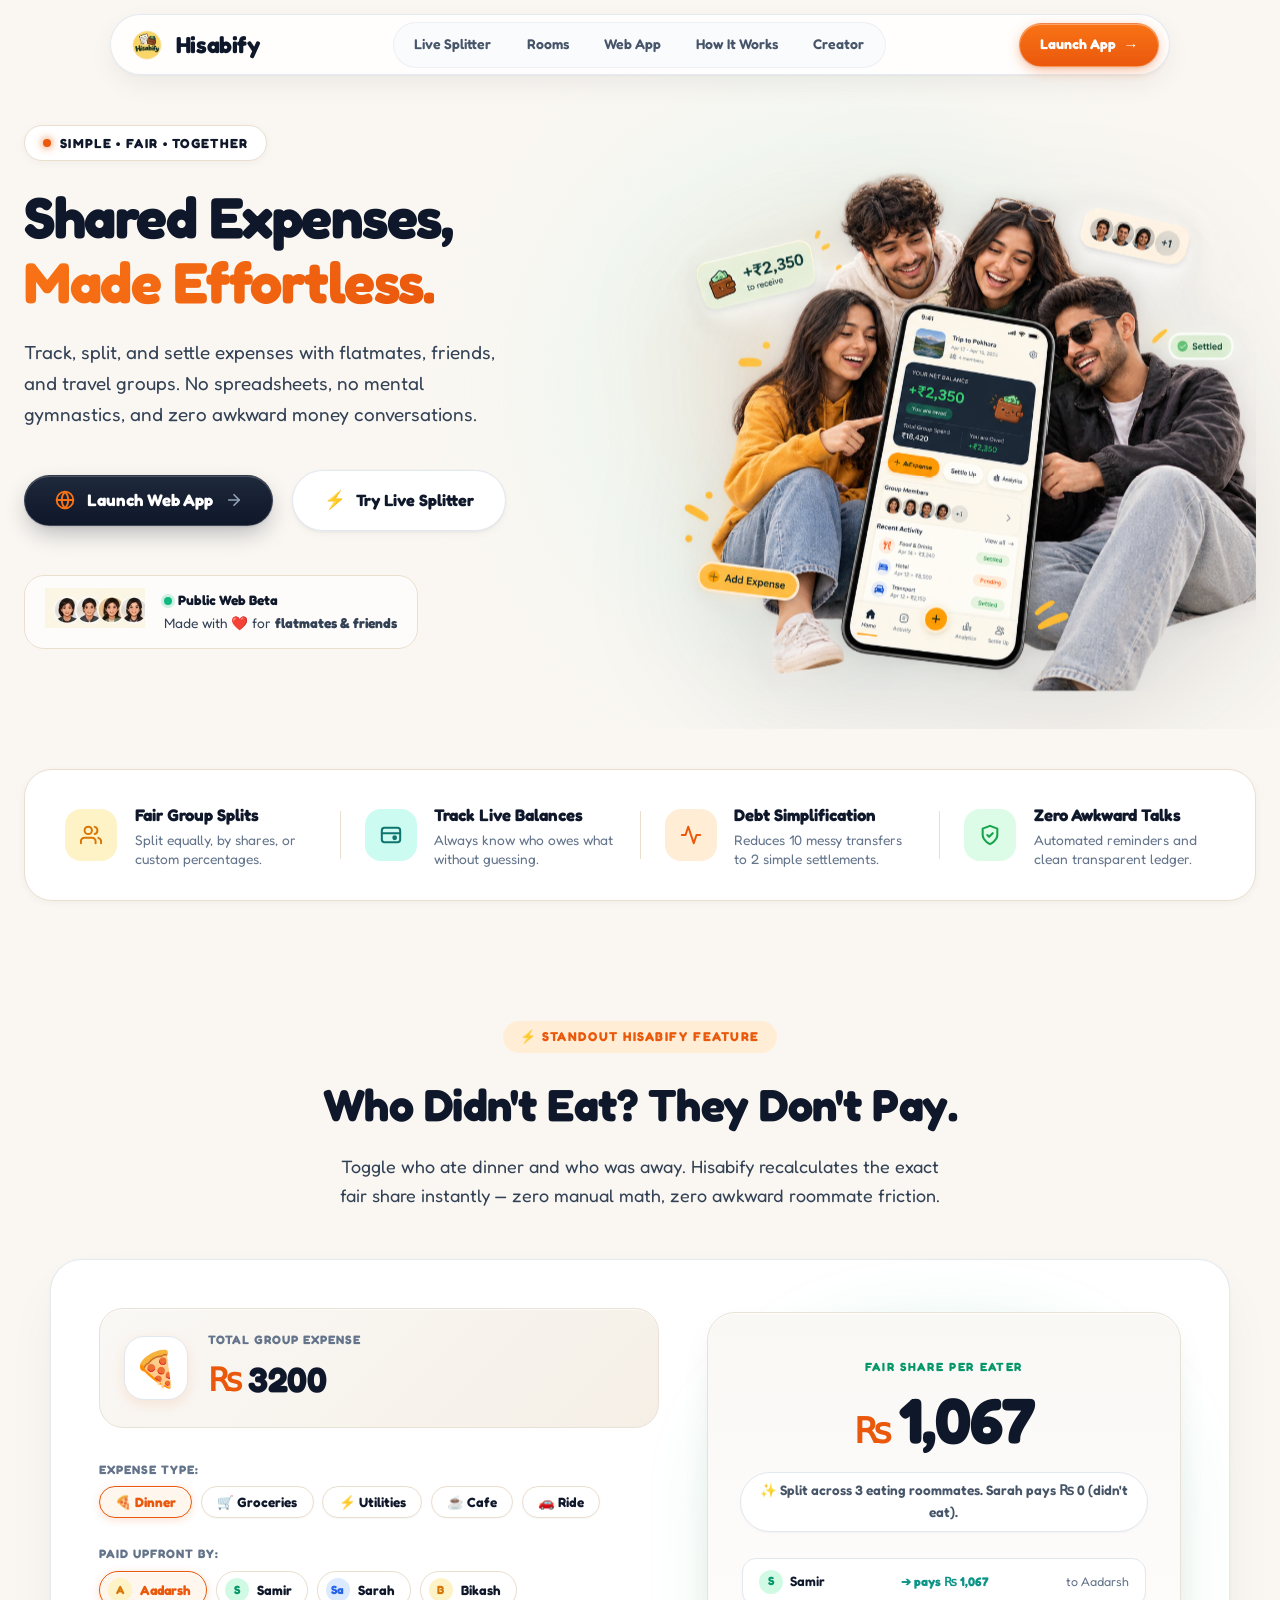
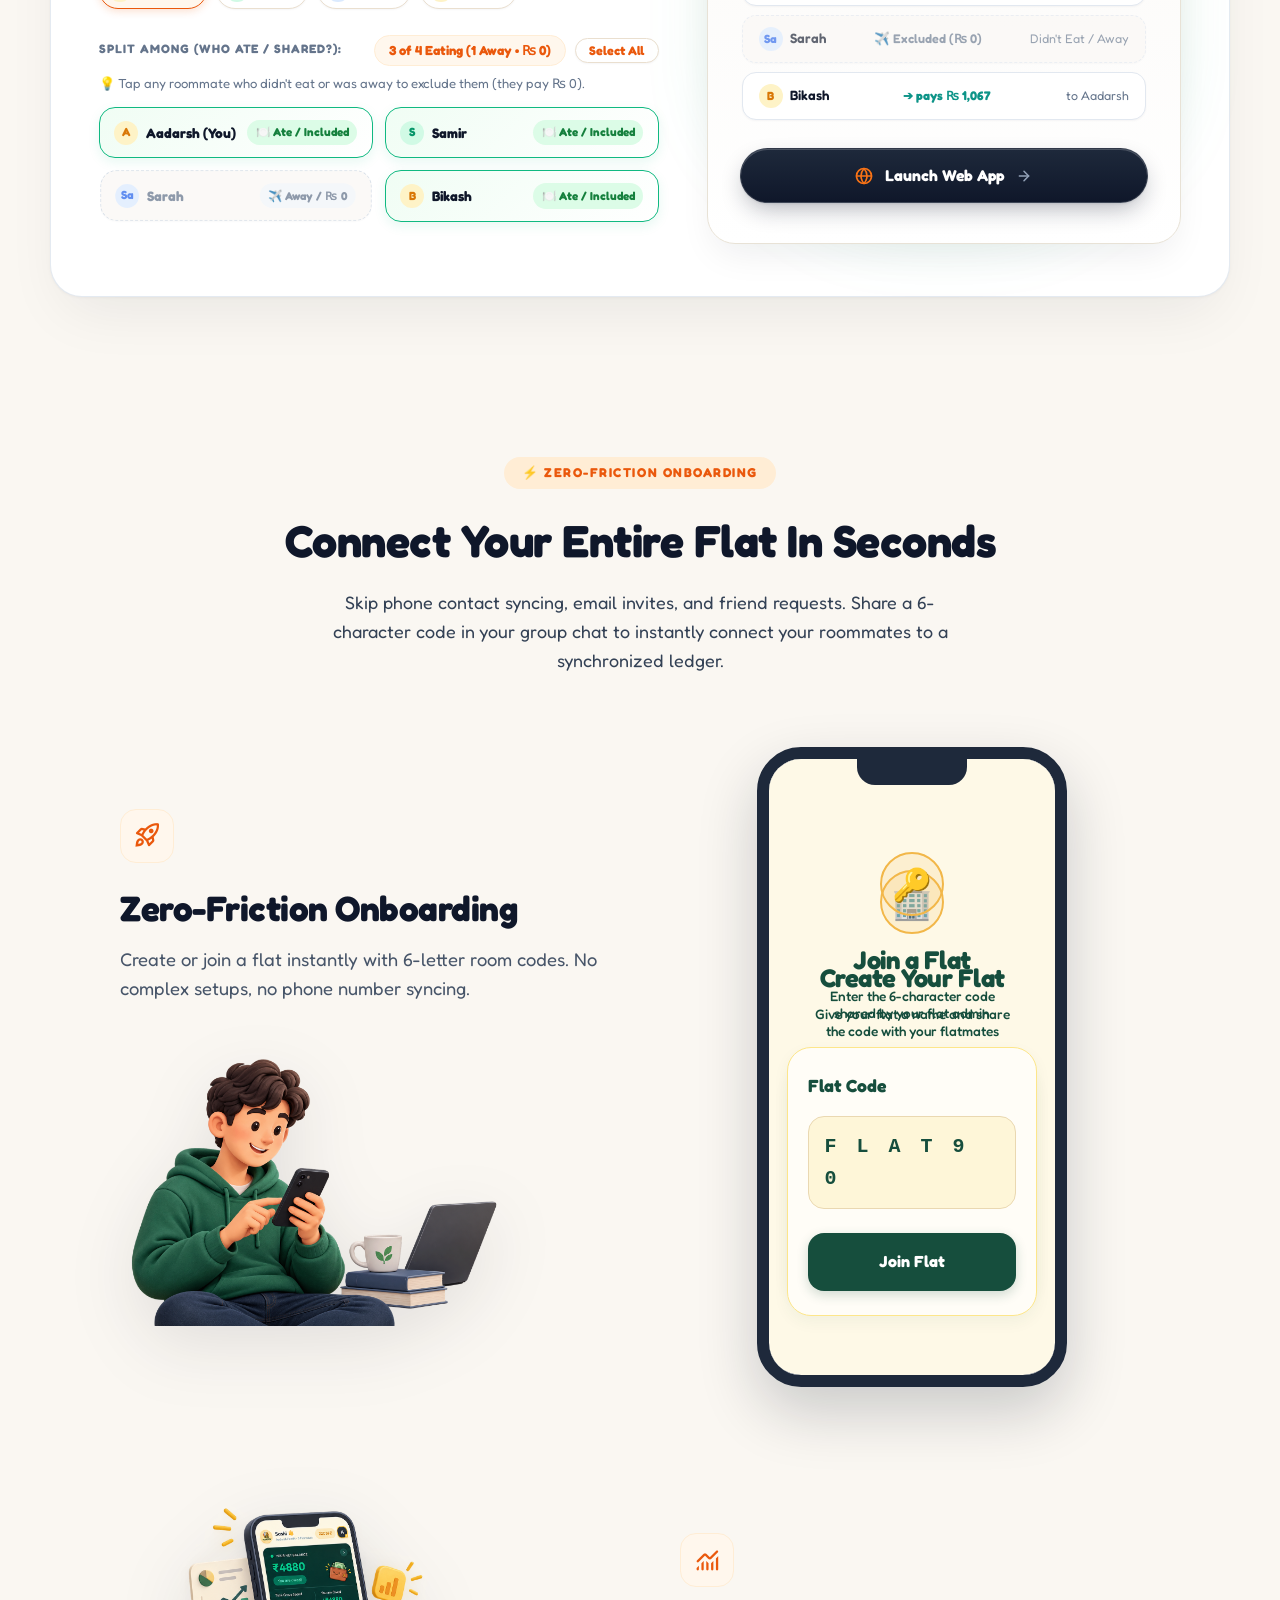
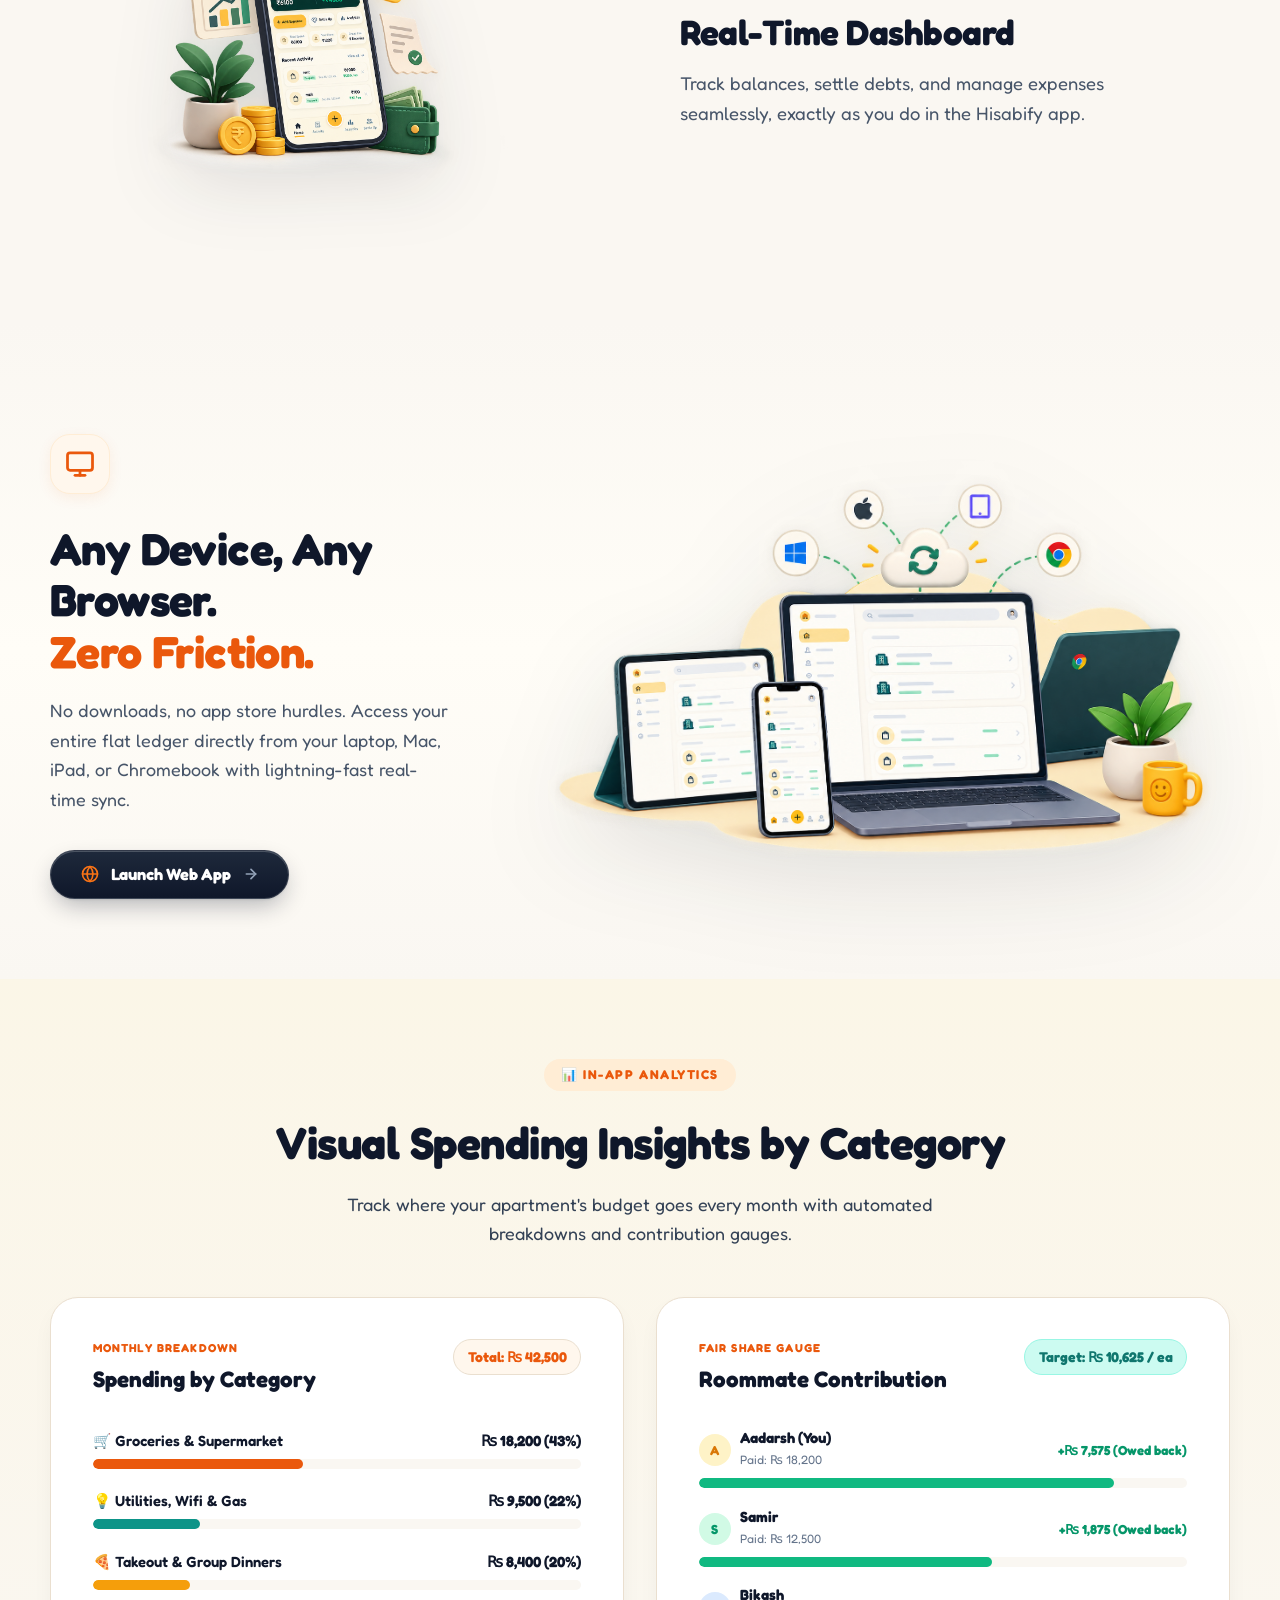
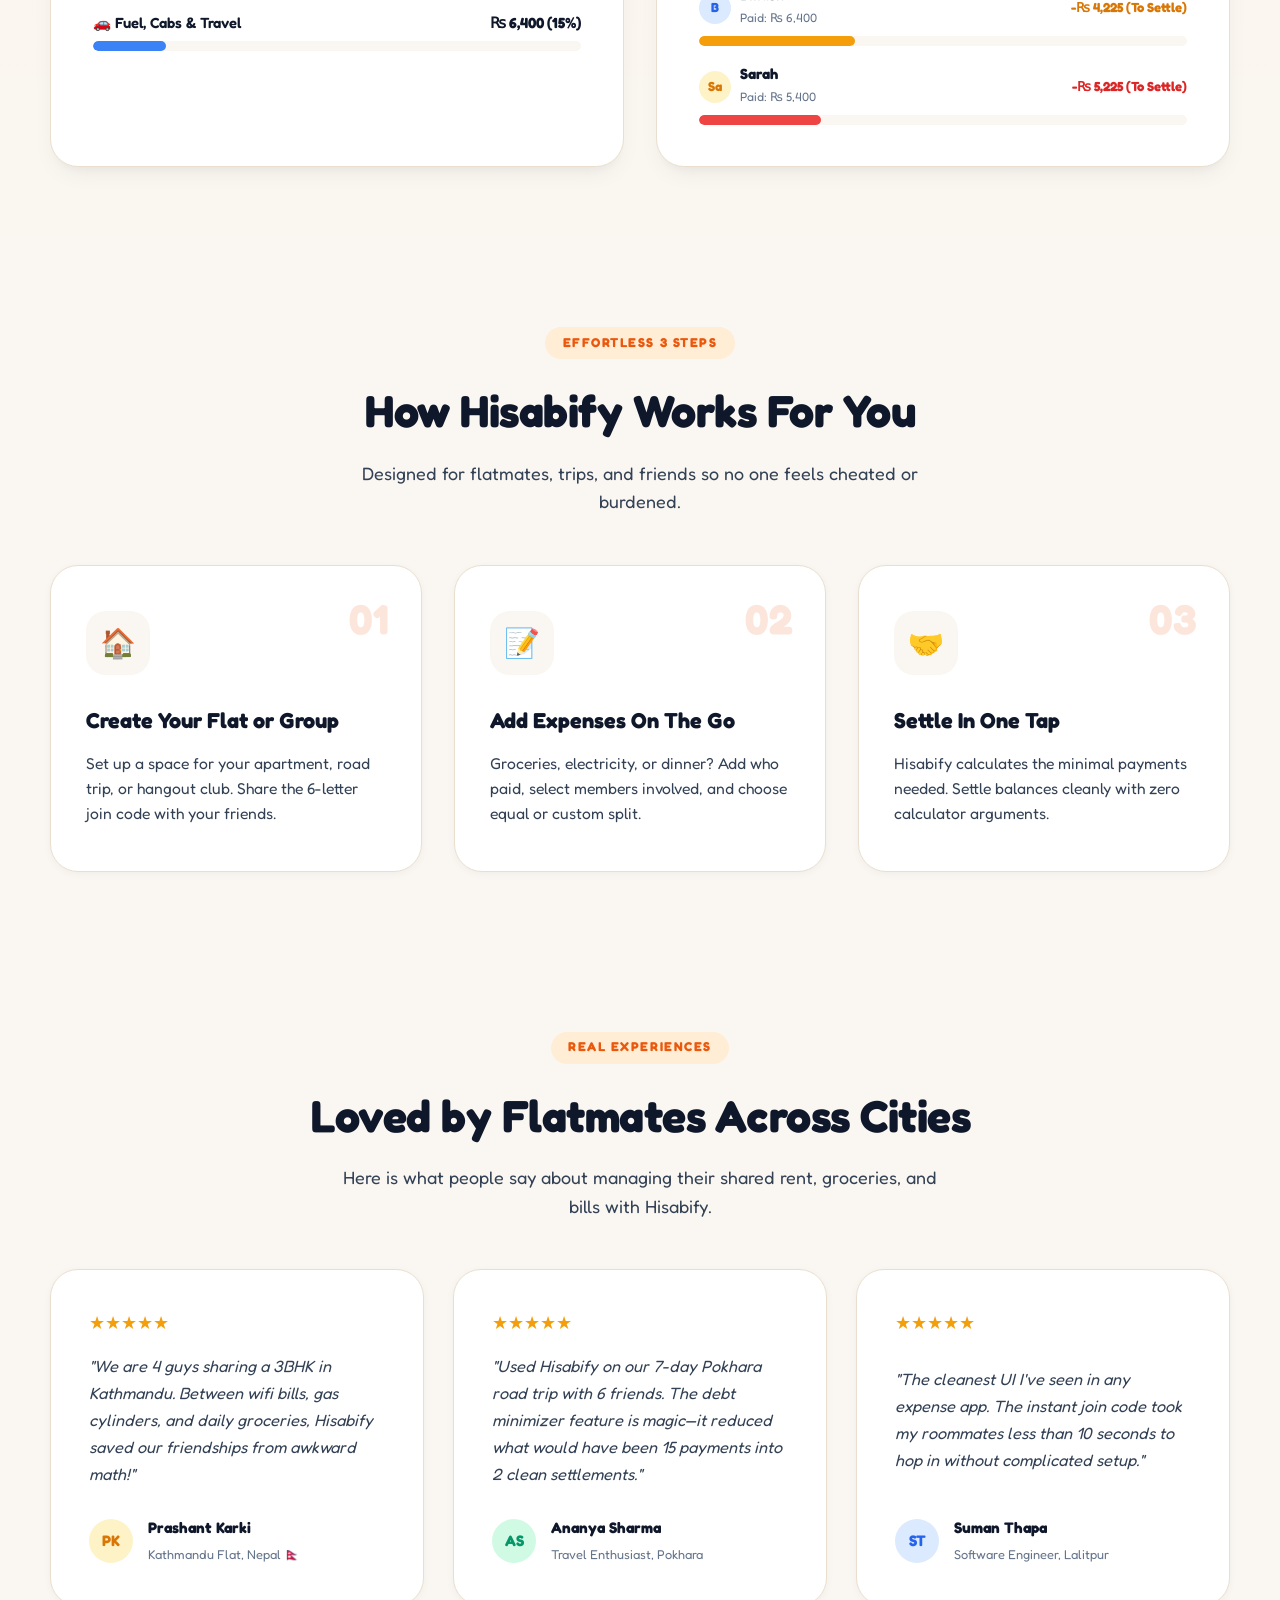
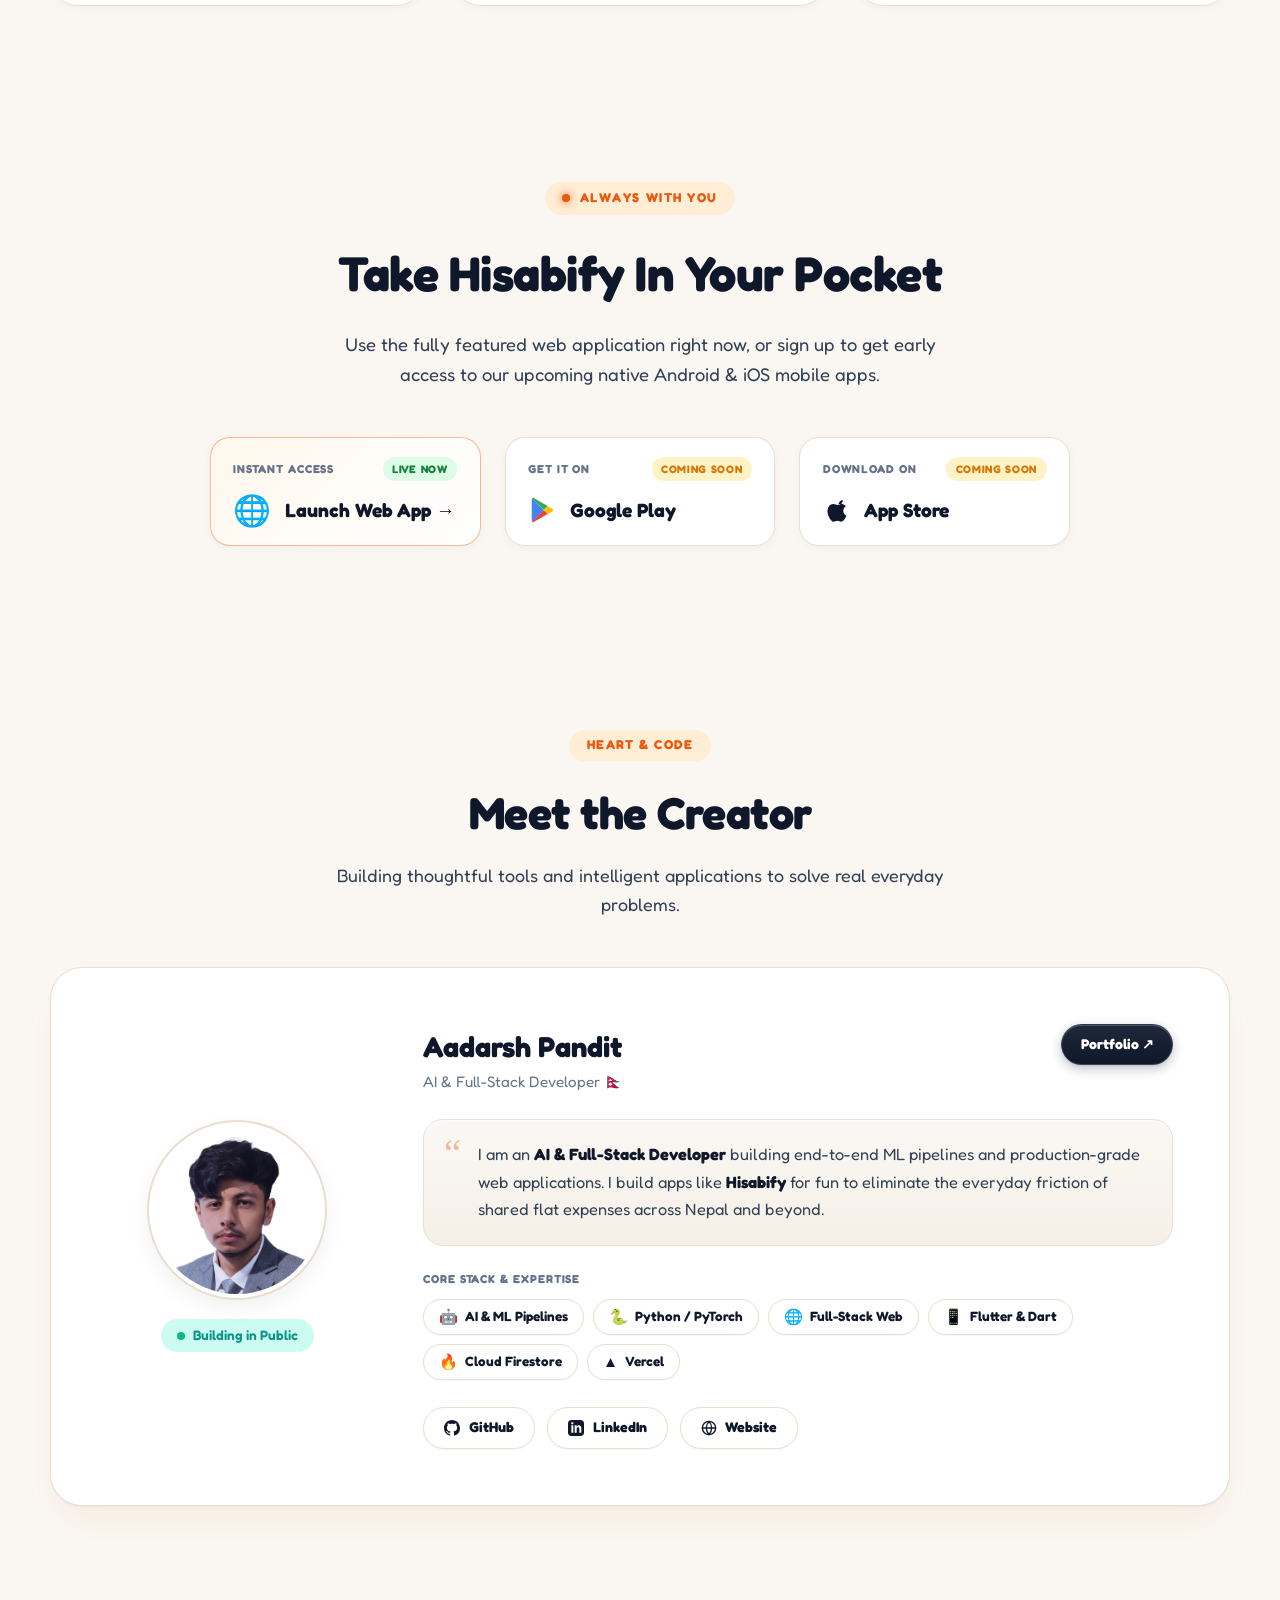
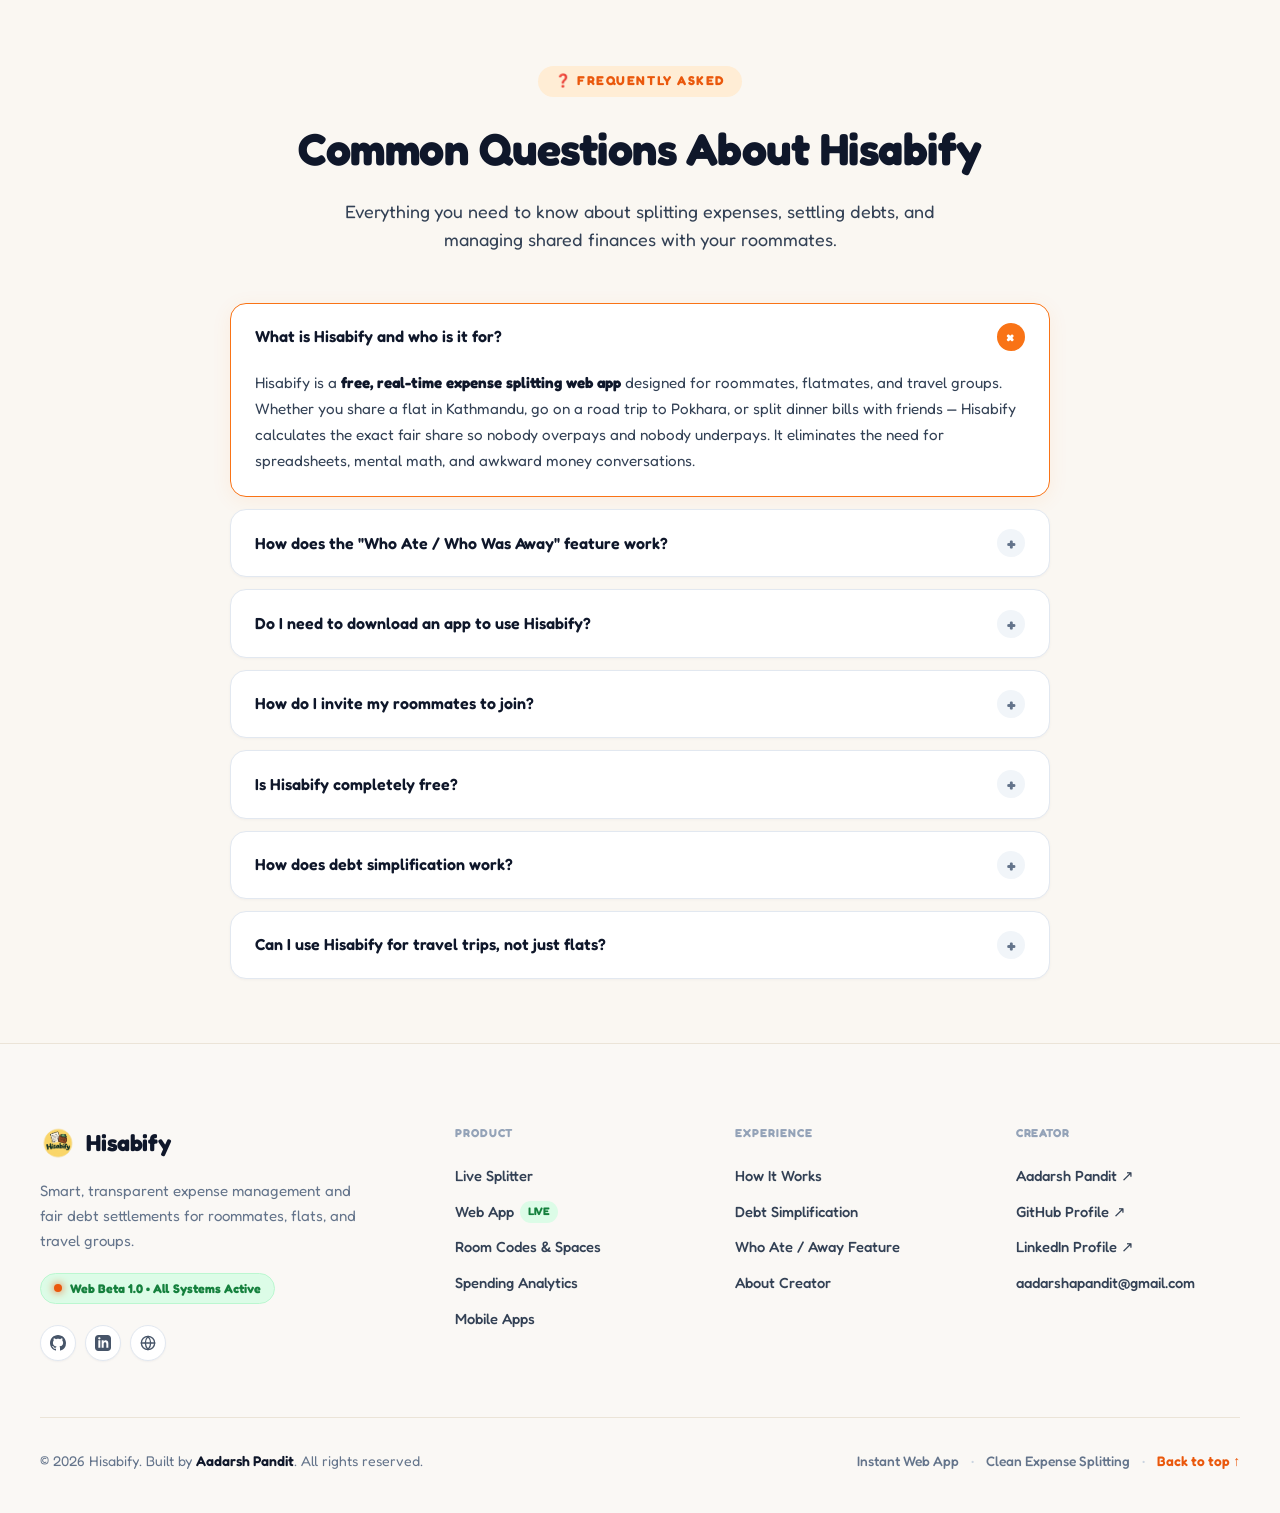
==== marketing_site/index.html @ bd3bfa7e "Fix redundant second mockup and layout spacing above Real-Time Dashboard section" ====
<!DOCTYPE html>
<html lang="en" dir="ltr">
<head>
    <meta charset="UTF-8">
    <meta name="viewport" content="width=device-width, initial-scale=1.0">

    <!-- ═══════════════════════════════════════════════════════════ -->
    <!-- PRIMARY SEO: Title, Description, Keywords                  -->
    <!-- ═══════════════════════════════════════════════════════════ -->
    <title>Hisabify — Split Expenses with Roommates & Friends | Free Expense Tracker for Flats & Travel Groups</title>
    <meta name="description" content="Hisabify is a free, real-time expense splitting app for roommates, flatmates, and travel groups. Track shared bills, settle debts fairly, and eliminate awkward money conversations. Works on any device — no download required. Built in Nepal 🇳🇵.">
    <meta name="keywords" content="expense splitter, split bills, roommate expense tracker, shared expenses app, flatmate bill split, expense manager Nepal, group expense tracker, split rent, hisabify, debt simplification, who ate feature, fair share calculator, travel expense split, flat expense manager, shared living expenses, roommate bill calculator, split groceries, settle debts, expense sharing app, bill splitting app Nepal">
    <meta name="author" content="Aadarsh Pandit">
    <meta name="robots" content="index, follow, max-image-preview:large, max-snippet:-1, max-video-preview:-1">
    <meta name="googlebot" content="index, follow">
    <link rel="canonical" href="https://hisabify.aadarshapandit.com.np/">
    <meta name="google-site-verification" content="google711731b9efa01e4a">
    <meta name="google-site-verification" content="711731b9efa01e4a">

    <!-- ═══════════════════════════════════════════════════════════ -->
    <!-- GEO & LOCALE TARGETING                                     -->
    <!-- ═══════════════════════════════════════════════════════════ -->
    <meta name="geo.region" content="NP">
    <meta name="geo.placename" content="Kathmandu, Nepal">
    <meta name="language" content="English">
    <meta http-equiv="content-language" content="en">

    <!-- ═══════════════════════════════════════════════════════════ -->
    <!-- OPEN GRAPH (Facebook, LinkedIn, WhatsApp, Messenger)       -->
    <!-- ═══════════════════════════════════════════════════════════ -->
    <meta property="og:type" content="website">
    <meta property="og:url" content="https://hisabify.aadarshapandit.com.np/">
    <meta property="og:title" content="Hisabify — Split Expenses with Roommates & Friends Instantly">
    <meta property="og:description" content="Free real-time expense splitting for flatmates, travel groups, and friends. Track shared bills, settle debts fairly, and skip the awkward money talk. No downloads — works on any browser.">
    <meta property="og:image" content="https://hisabify.aadarshapandit.com.np/assets/hero_graphics.png">
    <meta property="og:image:width" content="1200">
    <meta property="og:image:height" content="630">
    <meta property="og:image:alt" content="Hisabify app — split bills, track roommate expenses, settle debts">
    <meta property="og:site_name" content="Hisabify">
    <meta property="og:locale" content="en_US">

    <!-- ═══════════════════════════════════════════════════════════ -->
    <!-- TWITTER CARD                                               -->
    <!-- ═══════════════════════════════════════════════════════════ -->
    <meta name="twitter:card" content="summary_large_image">
    <meta name="twitter:title" content="Hisabify — Split Expenses with Roommates & Friends">
    <meta name="twitter:description" content="Track, split, and settle shared flat expenses with zero awkwardness. Free web app — no download required.">
    <meta name="twitter:image" content="https://hisabify.aadarshapandit.com.np/assets/hero_graphics.png">
    <meta name="twitter:image:alt" content="Hisabify expense splitting app for roommates and groups">
    <meta name="twitter:creator" content="@aadarshapandit">

    <!-- ═══════════════════════════════════════════════════════════ -->
    <!-- THEME & ICONS                                              -->
    <!-- ═══════════════════════════════════════════════════════════ -->
    <meta name="theme-color" content="#0F172A">
    <meta name="msapplication-TileColor" content="#0F172A">
    <link rel="icon" type="image/png" href="assets/firefly_logo.png">
    <link rel="apple-touch-icon" href="assets/firefly_logo.png">

    <!-- ═══════════════════════════════════════════════════════════ -->
    <!-- PERFORMANCE: Preconnect & DNS Prefetch                     -->
    <!-- ═══════════════════════════════════════════════════════════ -->
    <link rel="preconnect" href="https://fonts.googleapis.com">
    <link rel="preconnect" href="https://fonts.gstatic.com" crossorigin>
    <link rel="dns-prefetch" href="https://app.hisabify.aadarshapandit.com.np">

    <!-- ═══════════════════════════════════════════════════════════ -->
    <!-- FONTS                                                      -->
    <!-- ═══════════════════════════════════════════════════════════ -->
    <link href="https://fonts.googleapis.com/css2?family=Fredoka:wght@300;400;500;600;700&display=swap" rel="stylesheet">
    <link href="https://fonts.googleapis.com/css2?family=Material+Symbols+Rounded:opsz,wght,FILL,GRAD@24,400,0,0" rel="stylesheet" />

    <!-- ═══════════════════════════════════════════════════════════ -->
    <!-- STYLESHEET                                                 -->
    <!-- ═══════════════════════════════════════════════════════════ -->
    <link rel="stylesheet" href="style.css">

    <!-- ═══════════════════════════════════════════════════════════ -->
    <!-- STRUCTURED DATA: JSON-LD (Google Rich Results)             -->
    <!-- ═══════════════════════════════════════════════════════════ -->
    <script type="application/ld+json">
    {
        "@context": "https://schema.org",
        "@graph": [
            {
                "@type": "WebSite",
                "name": "Hisabify",
                "url": "https://hisabify.aadarshapandit.com.np/",
                "description": "Free real-time expense splitting app for roommates, flatmates, and travel groups.",
                "publisher": {
                    "@type": "Person",
                    "name": "Aadarsh Pandit",
                    "url": "https://aadarshapandit.com.np"
                },
                "potentialAction": {
                    "@type": "SearchAction",
                    "target": "https://hisabify.aadarshapandit.com.np/?q={search_term_string}",
                    "query-input": "required name=search_term_string"
                }
            },
            {
                "@type": "WebApplication",
                "name": "Hisabify",
                "url": "https://app.hisabify.aadarshapandit.com.np",
                "applicationCategory": "FinanceApplication",
                "operatingSystem": "Any",
                "browserRequirements": "Requires JavaScript. Requires HTML5.",
                "description": "Track, split, and settle shared expenses with roommates, flatmates, and travel groups. Features include fair-share splitting, who-ate/who-was-away toggle, real-time debt simplification, 6-character room codes for instant onboarding, and visual spending analytics.",
                "offers": {
                    "@type": "Offer",
                    "price": "0",
                    "priceCurrency": "USD"
                },
                "aggregateRating": {
                    "@type": "AggregateRating",
                    "ratingValue": "5",
                    "ratingCount": "3",
                    "bestRating": "5"
                },
                "creator": {
                    "@type": "Person",
                    "name": "Aadarsh Pandit",
                    "url": "https://aadarshapandit.com.np",
                    "sameAs": [
                        "https://github.com/aadarshapandit",
                        "https://linkedin.com/in/aadarshapandit"
                    ]
                },
                "screenshot": "https://hisabify.aadarshapandit.com.np/assets/web_devices_showcase.png",
                "featureList": "Fair group expense splitting, Who ate / who was away feature, Debt simplification algorithm, 6-character room codes, Real-time balance tracking, Visual spending analytics, Category-wise expense breakdown"
            },
            {
                "@type": "FAQPage",
                "mainEntity": [
                    {
                        "@type": "Question",
                        "name": "What is Hisabify?",
                        "acceptedAnswer": {
                            "@type": "Answer",
                            "text": "Hisabify is a free, real-time expense splitting web app built for roommates, flatmates, and travel groups. It helps you track shared bills, split them fairly, and settle debts with zero awkward money conversations."
                        }
                    },
                    {
                        "@type": "Question",
                        "name": "How does Hisabify split expenses?",
                        "acceptedAnswer": {
                            "@type": "Answer",
                            "text": "Hisabify lets you split expenses equally, by custom shares, or by percentage. Its unique 'Who Ate / Who Was Away' feature automatically excludes absent roommates so they pay zero, and the remaining members share the cost fairly."
                        }
                    },
                    {
                        "@type": "Question",
                        "name": "Do I need to download an app to use Hisabify?",
                        "acceptedAnswer": {
                            "@type": "Answer",
                            "text": "No. Hisabify works directly in your browser on any device — laptop, tablet, or phone. No downloads or app store installations required. Native Android and iOS apps are coming soon."
                        }
                    },
                    {
                        "@type": "Question",
                        "name": "How do I add roommates to Hisabify?",
                        "acceptedAnswer": {
                            "@type": "Answer",
                            "text": "Create a flat/room and share the unique 6-character room code in your group chat. Roommates can join instantly by entering the code — no phone syncing, email invites, or friend requests needed."
                        }
                    },
                    {
                        "@type": "Question",
                        "name": "Is Hisabify free?",
                        "acceptedAnswer": {
                            "@type": "Answer",
                            "text": "Yes, Hisabify is completely free to use. All core features — expense tracking, fair splitting, debt simplification, and room codes — are available at no cost."
                        }
                    }
                ]
            },
            {
                "@type": "BreadcrumbList",
                "itemListElement": [
                    {
                        "@type": "ListItem",
                        "position": 1,
                        "name": "Home",
                        "item": "https://hisabify.aadarshapandit.com.np/"
                    },
                    {
                        "@type": "ListItem",
                        "position": 2,
                        "name": "Live Splitter",
                        "item": "https://hisabify.aadarshapandit.com.np/#calculator"
                    },
                    {
                        "@type": "ListItem",
                        "position": 3,
                        "name": "Web App",
                        "item": "https://app.hisabify.aadarshapandit.com.np"
                    }
                ]
            }
        ]
    }
    </script>
</head>
<body>



    <!-- Sticky Floating Navigation -->
    <nav class="navbar" id="topNav">
        <div class="nav-container">
            <a href="#" class="brand-logo">
                <img src="assets/firefly_logo.png" alt="Hisabify Logo" class="brand-icon">
                <span class="brand-name">Hisabify</span>
            </a>

            <div class="nav-menu" id="navMenu">
                <a href="#calculator" class="nav-link">Live Splitter</a>
                <a href="#rooms" class="nav-link">Rooms</a>
                <a href="#web-app" class="nav-link">Web App</a>
                <a href="#how-it-works" class="nav-link">How It Works</a>
                <a href="#developer" class="nav-link">Creator</a>
            </div>

            <div class="nav-actions">
                <a href="https://app.hisabify.aadarshapandit.com.np" class="btn-primary-pill" target="_blank" rel="noopener">
                    <span>Launch App</span>
                    <span class="arrow-icon">→</span>
                </a>
                <button class="mobile-toggle" id="mobileToggle" aria-label="Toggle navigation menu">
                    <span></span><span></span><span></span>
                </button>
            </div>
        </div>
    </nav>

    <main>

    <!-- Hero Section -->
    <header class="hero-section" id="home">
        <div class="hero-bg-glow"></div>
        <div class="hero-container">
            <!-- Left Hero Content -->
            <div class="hero-left">
                <div class="hero-badge">
                    <span class="pulse-dot"></span>
                    <span>SIMPLE • FAIR • TOGETHER</span>
                </div>

                <h1 class="hero-title">
                    Shared Expenses,<br>
                    <span class="gradient-text">Made Effortless.</span>
                </h1>

                <p class="hero-description">
                    Track, split, and settle expenses with flatmates, friends, and travel groups. No spreadsheets, no mental gymnastics, and zero awkward money conversations.
                </p>

                <div class="hero-cta-group">
                    <a href="https://app.hisabify.aadarshapandit.com.np" class="btn-cta-primary" target="_blank" rel="noopener">
                        <span class="btn-hero-icon-wrap">
                            <svg viewBox="0 0 24 24" width="20" height="20" fill="none" stroke="#F97316" stroke-width="2.2" stroke-linecap="round" stroke-linejoin="round">
                                <circle cx="12" cy="12" r="10"></circle>
                                <line x1="2" y1="12" x2="22" y2="12"></line>
                                <path d="M12 2a15.3 15.3 0 0 1 4 10 15.3 15.3 0 0 1-4 10 15.3 15.3 0 0 1-4-10 15.3 15.3 0 0 1 4-10z"></path>
                            </svg>
                        </span>
                        <span class="btn-cta-text">Launch Web App</span>
                        <span class="btn-hero-arrow-wrap">
                            <svg viewBox="0 0 24 24" width="18" height="18" fill="none" stroke="currentColor" stroke-width="2.2" stroke-linecap="round" stroke-linejoin="round">
                                <line x1="5" y1="12" x2="19" y2="12"></line>
                                <polyline points="12 5 19 12 12 19"></polyline>
                            </svg>
                        </span>
                    </a>
                    <a href="#calculator" class="btn-cta-secondary">
                        <span class="calc-icon">⚡</span>
                        <span>Try Live Splitter</span>
                    </a>
                </div>

                <!-- Early Access & Community Badge -->
                <div class="hero-social-proof">
                    <div class="avatar-stack">
                        <img src="assets/user_avatars.png" alt="Hisabify community of roommates and flatmates using the app" class="avatars-img">
                    </div>
                    <div class="social-proof-info">
                        <div class="stars-row">
                            <span class="pulse-dot" style="display: inline-block; width: 8px; height: 8px; background-color: #10B981; border-radius: 50%; box-shadow: 0 0 0 3px rgba(16, 185, 129, 0.2);"></span>
                            <strong class="rating-num" style="color: #0F172A; font-weight: 700; margin-left: 4px;">Public Web Beta</strong>
                        </div>
                        <p class="social-proof-text">
                            Made with ❤️ for <strong>flatmates & friends</strong>
                        </p>
                    </div>
                </div>
            </div>

            <!-- Right Hero Visual (Borderless Graphic) -->
            <div class="hero-right">
                <div class="hero-graphic-stage">
                    <img src="assets/hero_graphics.png" alt="Hisabify expense splitting app interface showing roommates splitting shared bills and tracking group expenses" class="hero-graphic-img">
                </div>
            </div>
        </div>
    </header>

    <!-- Key Metrics / Feature Badges Bar -->
    <section class="features-bar-section">
        <div class="features-bar-container">
            <div class="feature-bar-col">
                <div class="feature-bar-icon-wrap icon-split-bg">
                    <svg viewBox="0 0 24 24" width="22" height="22" fill="none" stroke="currentColor" stroke-width="2.2" stroke-linecap="round" stroke-linejoin="round">
                        <path d="M17 21v-2a4 4 0 0 0-4-4H5a4 4 0 0 0-4 4v2"></path>
                        <circle cx="9" cy="7" r="4"></circle>
                        <path d="M23 21v-2a4 4 0 0 0-3-3.87"></path>
                        <path d="M16 3.13a4 4 0 0 1 0 7.75"></path>
                    </svg>
                </div>
                <div class="feature-bar-text">
                    <h3>Fair Group Splits</h3>
                    <p>Split equally, by shares, or custom percentages.</p>
                </div>
            </div>

            <div class="feature-divider"></div>

            <div class="feature-bar-col">
                <div class="feature-bar-icon-wrap icon-track-bg">
                    <svg viewBox="0 0 24 24" width="22" height="22" fill="none" stroke="currentColor" stroke-width="2.2" stroke-linecap="round" stroke-linejoin="round">
                        <rect x="2" y="4" width="20" height="16" rx="3"></rect>
                        <line x1="2" y1="10" x2="22" y2="10"></line>
                        <circle cx="16" cy="15" r="1.5" fill="currentColor"></circle>
                    </svg>
                </div>
                <div class="feature-bar-text">
                    <h3>Track Live Balances</h3>
                    <p>Always know who owes what without guessing.</p>
                </div>
            </div>

            <div class="feature-divider"></div>

            <div class="feature-bar-col">
                <div class="feature-bar-icon-wrap icon-organize-bg">
                    <svg viewBox="0 0 24 24" width="22" height="22" fill="none" stroke="currentColor" stroke-width="2.2" stroke-linecap="round" stroke-linejoin="round">
                        <polyline points="22 12 18 12 15 21 9 3 6 12 2 12"></polyline>
                    </svg>
                </div>
                <div class="feature-bar-text">
                    <h3>Debt Simplification</h3>
                    <p>Reduces 10 messy transfers to 2 simple settlements.</p>
                </div>
            </div>

            <div class="feature-divider"></div>

            <div class="feature-bar-col">
                <div class="feature-bar-icon-wrap icon-awkward-bg">
                    <svg viewBox="0 0 24 24" width="22" height="22" fill="none" stroke="currentColor" stroke-width="2.2" stroke-linecap="round" stroke-linejoin="round">
                        <path d="M12 22s8-4 8-10V5l-8-3-8 3v7c0 6 8 10 8 10z"></path>
                        <polyline points="9 12 11 14 15 10"></polyline>
                    </svg>
                </div>
                <div class="feature-bar-text">
                    <h3>Zero Awkward Talks</h3>
                    <p>Automated reminders and clean transparent ledger.</p>
                </div>
            </div>
        </div>
    </section>

    <!-- FUN, CLEAN & INTUITIVE LIVE SPLITTER (WHO ATE / WHO WAS AWAY FEATURE) -->
    <section class="interactive-calc-section" id="calculator">
        <div class="section-container">
            <div class="section-header">
                <span class="section-badge">⚡ STANDOUT HISABIFY FEATURE</span>
                <h2>Who Didn't Eat? They Don't Pay.</h2>
                <p>Toggle who ate dinner and who was away. Hisabify recalculates the exact fair share instantly — zero manual math, zero awkward roommate friction.</p>
            </div>

            <div class="fun-split-card">
                <div class="fun-split-grid">
                    <!-- Left: Playful Inputs -->
                    <div class="fun-inputs-col">
                        
                        <!-- Header with dynamic reaction emoji -->
                        <div class="fun-bill-header">
                            <div class="fun-emoji-bubble" id="billReactionEmoji">🍕</div>
                            <div class="fun-bill-title-block">
                                <span class="fun-label">Total Group Expense</span>
                                <div class="fun-amount-box">
                                    <span class="fun-curr-symbol" id="currencySymbol">₨</span>
                                    <input type="number" id="billAmount" value="3200" min="50" step="100" class="fun-amount-input">
                                </div>
                            </div>
                        </div>

                        <!-- Expense Category Quick Select -->
                        <div class="fun-control-group category-select-group">
                            <span class="fun-label">Expense Type:</span>
                            <div class="category-pills-row">
                                <button type="button" class="category-pill active" data-emoji="🍕" data-title="Dinner / Food">🍕 Dinner</button>
                                <button type="button" class="category-pill" data-emoji="🛒" data-title="Flat Groceries">🛒 Groceries</button>
                                <button type="button" class="category-pill" data-emoji="⚡" data-title="WiFi & Electricity">⚡ Utilities</button>
                                <button type="button" class="category-pill" data-emoji="☕" data-title="Cafe & Snacks">☕ Cafe</button>
                                <button type="button" class="category-pill" data-emoji="🚗" data-title="Cab / Taxi Ride">🚗 Ride</button>
                            </div>
                        </div>

                        <!-- Payer Row -->
                        <div class="fun-control-group">
                            <span class="fun-label">Paid Upfront By:</span>
                            <div class="fun-payer-select-row" id="payerSelectRow">
                                <!-- Populated dynamically -->
                            </div>
                        </div>

                        <!-- MAIN CORE FEATURE: WHO ATE / SHARED TOGGLE -->
                        <div class="fun-control-group eaters-control-block">
                            <div class="fun-label-row">
                                <span class="fun-label">Split Among (Who Ate / Shared?):</span>
                                <div class="eaters-actions-wrap">
                                    <span class="fun-badge-count" id="eatersCountDisplay">3 of 4 Eating</span>
                                    <button type="button" class="btn-micro-action" id="toggleAllEatersBtn">Select All</button>
                                </div>
                            </div>
                            <p class="eaters-hint-text">💡 Tap any roommate who didn't eat or was away to exclude them (they pay ₨ 0).</p>
                            
                            <!-- Interactive Flatmate Eater Cards -->
                            <div class="fun-eaters-grid" id="eatersSelectGrid">
                                <!-- Populated dynamically -->
                            </div>
                        </div>

                    </div>

                    <!-- Right: Big Joyful Result Card -->
                    <div class="fun-result-col">
                        <div class="result-glow-bg"></div>
                        <div class="fun-result-card">
                            <span class="fun-result-tag">FAIR SHARE PER EATER</span>
                            
                            <div class="fun-share-highlight">
                                <span class="fun-share-curr" id="resultCurr">₨</span>
                                <span class="fun-share-val" id="shareValue">1,067</span>
                            </div>

                            <p class="fun-peace-tagline" id="peaceTagline">✨ 3 eating flatmates share equally. Sarah owes ₨ 0.</p>

                            <!-- Direct Settlement Cards -->
                            <div class="fun-settlement-flow" id="settlementFlowList">
                                <!-- Populated dynamically -->
                            </div>

                            <div class="fun-actions-row">
                                <a href="https://app.hisabify.aadarshapandit.com.np" class="btn-fun-launch" target="_blank" rel="noopener" title="Launch Hisabify web app">
                                    <span class="btn-fun-icon">
                                        <svg viewBox="0 0 24 24" width="18" height="18" fill="none" stroke="#F97316" stroke-width="2.2" stroke-linecap="round" stroke-linejoin="round">
                                            <circle cx="12" cy="12" r="10"></circle>
                                            <line x1="2" y1="12" x2="22" y2="12"></line>
                                            <path d="M12 2a15.3 15.3 0 0 1 4 10 15.3 15.3 0 0 1-4 10 15.3 15.3 0 0 1-4-10 15.3 15.3 0 0 1 4-10z"></path>
                                        </svg>
                                    </span>
                                    <span>Launch Web App</span>
                                    <span class="btn-fun-arrow">
                                        <svg viewBox="0 0 24 24" width="16" height="16" fill="none" stroke="currentColor" stroke-width="2.2" stroke-linecap="round" stroke-linejoin="round">
                                            <line x1="5" y1="12" x2="19" y2="12"></line>
                                            <polyline points="12 5 19 12 12 19"></polyline>
                                        </svg>
                                    </span>
                                </a>
                            </div>
                        </div>
                    </div>
                </div>
            </div>
        </div>
    </section>

    <!-- DEDICATED SPOTLIGHT SECTION: ZERO-FRICTION ONBOARDING & ROOM CODES -->
    <section class="onboarding-spotlight-section" id="rooms">
        <div class="section-container">
            <div class="section-header">
                <span class="section-badge">⚡ ZERO-FRICTION ONBOARDING</span>
                <h2>Connect Your Entire Flat In Seconds</h2>
                <p>Skip phone contact syncing, email invites, and friend requests. Share a 6-character code in your group chat to instantly connect your roommates to a synchronized ledger.</p>
            </div>

            <!-- Native UI Showcase Arena (Creative Layout) -->
            <div class="showcase-arena">
                
                <!-- Showcase Block 1: Onboarding -->
                <div class="showcase-block reveal-on-scroll">
                    <div class="showcase-text">
                        <div class="icon-badge"><span class="material-symbols-rounded">rocket_launch</span></div>
                        <h3>Zero-Friction Onboarding</h3>
                        <p>Create or join a flat instantly with 6-letter room codes. No complex setups, no phone number syncing.</p>
                        <div class="onboarding-graphics-wrap">
                            <img src="assets/onboarding_character.png" alt="Student roommate joining a shared flat expense room on Hisabify" class="onboarding-character-img">
                        </div>
                    </div>
                    <div class="showcase-visual">
                        <div class="css-phone-mockup">
                            <div class="phone-notch"></div>
                            <div class="phone-screen">
                                <div class="screen-fader">
                                    <!-- View 1: Create a Flat -->
                                    <div class="screen-view view-create">
                                        <div class="app-icon-circle">
                                            <span class="app-icon">🏢</span>
                                        </div>
                                        <div class="app-header-texts">
                                            <div class="app-title">Create Your Flat</div>
                                            <div class="app-subtitle">Give your flat a name and share<br>the code with your flatmates</div>
                                        </div>
                                        <div class="app-card">
                                            <div class="app-card-title">Flat Name</div>
                                            <div class="app-input-mock">
                                                <span class="app-input-icon">🏢</span>
                                                <span class="app-input-text">B-Tech AI Flat</span>
                                            </div>
                                            <div class="app-btn-mock">
                                                Create Flat
                                            </div>
                                        </div>
                                    </div>

                                    <!-- View 2: Join a Flat -->
                                    <div class="screen-view view-join">
                                        <div class="app-icon-circle">
                                            <span class="app-icon">🔑</span>
                                        </div>
                                        <div class="app-header-texts">
                                            <div class="app-title">Join a Flat</div>
                                            <div class="app-subtitle">Enter the 6-character code<br>shared by your flat admin</div>
                                        </div>
                                        <div class="app-card">
                                            <div class="app-card-title">Flat Code</div>
                                            <div class="app-input-mock code-input">
                                                <span>F L A T 9 0</span>
                                            </div>
                                            <div class="app-btn-mock">
                                                Join Flat
                                            </div>
                                        </div>
                                    </div>
                                </div>
                            </div>
                        </div>
                    </div>
                </div>

                <!-- Showcase Block 2: Dashboard -->
                <div class="showcase-block reverse reveal-on-scroll">
                    <div class="showcase-text">
                        <div class="icon-badge"><span class="material-symbols-rounded">monitoring</span></div>
                        <h3>Real-Time Dashboard</h3>
                        <p>Track balances, settle debts, and manage expenses seamlessly, exactly as you do in the Hisabify app.</p>
                    </div>
                    <div class="showcase-visual">
                        <div class="dashboard-art-stage">
                            <img src="assets/dashboard_character.png" alt="Hisabify real-time expense dashboard with balance tracking and settlement visualization" class="dashboard-character-img">
                        </div>
                    </div>
                </div>

            </div>

        </div>
    </section>

    <!-- WEB APP & DESKTOP MULTI-DEVICE SHOWCASE SECTION -->
    <section class="web-showcase-section" id="web-app">
        <div class="section-container">
            
            <div class="web-hero-showcase-grid reveal-on-scroll">
                <!-- Left: Typography & Actions matching photo -->
                <div class="web-hero-text">
                    <div class="web-icon-badge">
                        <svg viewBox="0 0 24 24" width="30" height="30" fill="none" stroke="#EA580C" stroke-width="2.2" stroke-linecap="round" stroke-linejoin="round">
                            <rect x="2" y="3" width="20" height="14" rx="2" ry="2"></rect>
                            <line x1="8" y1="21" x2="16" y2="21"></line>
                            <line x1="12" y1="17" x2="12" y2="21"></line>
                        </svg>
                    </div>

                    <h2 class="web-hero-title">
                        Any Device, Any Browser.<br>
                        <span class="web-title-accent">Zero Friction.</span>
                    </h2>

                    <p class="web-hero-desc">
                        No downloads, no app store hurdles. Access your entire flat ledger directly from your laptop, Mac, iPad, or Chromebook with lightning-fast real-time sync.
                    </p>

                    <div class="web-hero-actions">
                        <a href="https://app.hisabify.aadarshapandit.com.np" target="_blank" rel="noopener" class="btn-web-launch">
                            <span class="btn-web-icon">
                                <svg viewBox="0 0 24 24" width="18" height="18" fill="none" stroke="currentColor" stroke-width="2.2" stroke-linecap="round" stroke-linejoin="round">
                                    <circle cx="12" cy="12" r="10"></circle>
                                    <line x1="2" y1="12" x2="22" y2="12"></line>
                                    <path d="M12 2a15.3 15.3 0 0 1 4 10 15.3 15.3 0 0 1-4 10 15.3 15.3 0 0 1-4-10 15.3 15.3 0 0 1 4-10z"></path>
                                </svg>
                            </span>
                            <span class="btn-web-text">Launch Web App</span>
                            <span class="btn-web-arrow">
                                <svg viewBox="0 0 24 24" width="16" height="16" fill="none" stroke="currentColor" stroke-width="2.5" stroke-linecap="round" stroke-linejoin="round">
                                    <line x1="5" y1="12" x2="19" y2="12"></line>
                                    <polyline points="12 5 19 12 12 19"></polyline>
                                </svg>
                            </span>
                        </a>
                    </div>
                </div>

                <!-- Right: High-Res 3D Multi-Device Artwork -->
                <div class="web-hero-visual">
                    <div class="devices-artwork-frame">
                        <img src="assets/web_devices_showcase.png" alt="Hisabify expense tracker running across laptop, tablet, and mobile devices — any browser, any device" class="web-devices-img">
                    </div>
                </div>
            </div>

        </div>
    </section>



    <!-- EXPENSE ANALYTICS & BREAKDOWN SHOWCASE -->
    <section class="analytics-showcase-section" id="analytics">
        <div class="section-container">
            <div class="section-header">
                <span class="section-badge">📊 IN-APP ANALYTICS</span>
                <h2>Visual Spending Insights by Category</h2>
                <p>Track where your apartment's budget goes every month with automated breakdowns and contribution gauges.</p>
            </div>

            <div class="analytics-card-grid">
                <!-- Category Breakdown Card -->
                <div class="analytics-card">
                    <div class="analytics-card-header">
                        <div>
                            <span class="analytics-sub">MONTHLY BREAKDOWN</span>
                            <h3>Spending by Category</h3>
                        </div>
                        <span class="analytics-badge-total">Total: ₨ 42,500</span>
                    </div>

                    <div class="category-bars-list">
                        <div class="cat-bar-item">
                            <div class="cat-bar-label">
                                <span>🛒 Groceries & Supermarket</span>
                                <strong>₨ 18,200 (43%)</strong>
                            </div>
                            <div class="bar-track"><div class="bar-fill" style="width: 43%; background: #EA580C;"></div></div>
                        </div>

                        <div class="cat-bar-item">
                            <div class="cat-bar-label">
                                <span>💡 Utilities, Wifi & Gas</span>
                                <strong>₨ 9,500 (22%)</strong>
                            </div>
                            <div class="bar-track"><div class="bar-fill" style="width: 22%; background: #0D9488;"></div></div>
                        </div>

                        <div class="cat-bar-item">
                            <div class="cat-bar-label">
                                <span>🍕 Takeout & Group Dinners</span>
                                <strong>₨ 8,400 (20%)</strong>
                            </div>
                            <div class="bar-track"><div class="bar-fill" style="width: 20%; background: #F59E0B;"></div></div>
                        </div>

                        <div class="cat-bar-item">
                            <div class="cat-bar-label">
                                <span>🚗 Fuel, Cabs & Travel</span>
                                <strong>₨ 6,400 (15%)</strong>
                            </div>
                            <div class="bar-track"><div class="bar-fill" style="width: 15%; background: #3B82F6;"></div></div>
                        </div>
                    </div>
                </div>

                <!-- Flatmate Contribution vs Fair Share Gauge -->
                <div class="analytics-card">
                    <div class="analytics-card-header">
                        <div>
                            <span class="analytics-sub">FAIR SHARE GAUGE</span>
                            <h3>Roommate Contribution</h3>
                        </div>
                        <span class="analytics-badge-fair">Target: ₨ 10,625 / ea</span>
                    </div>

                    <div class="contribution-list">
                        <div class="contrib-item">
                            <div class="contrib-info">
                                <div class="contrib-person">
                                    <span class="contrib-avatar bg-amber">A</span>
                                    <div>
                                        <strong>Aadarsh (You)</strong>
                                        <span class="contrib-sub">Paid: ₨ 18,200</span>
                                    </div>
                                </div>
                                <span class="contrib-status green">+₨ 7,575 (Owed back)</span>
                            </div>
                            <div class="bar-track"><div class="bar-fill" style="width: 85%; background: #10B981;"></div></div>
                        </div>

                        <div class="contrib-item">
                            <div class="contrib-info">
                                <div class="contrib-person">
                                    <span class="contrib-avatar bg-green">S</span>
                                    <div>
                                        <strong>Samir</strong>
                                        <span class="contrib-sub">Paid: ₨ 12,500</span>
                                    </div>
                                </div>
                                <span class="contrib-status green">+₨ 1,875 (Owed back)</span>
                            </div>
                            <div class="bar-track"><div class="bar-fill" style="width: 60%; background: #10B981;"></div></div>
                        </div>

                        <div class="contrib-item">
                            <div class="contrib-info">
                                <div class="contrib-person">
                                    <span class="contrib-avatar bg-blue">B</span>
                                    <div>
                                        <strong>Bikash</strong>
                                        <span class="contrib-sub">Paid: ₨ 6,400</span>
                                    </div>
                                </div>
                                <span class="contrib-status orange">-₨ 4,225 (To Settle)</span>
                            </div>
                            <div class="bar-track"><div class="bar-fill" style="width: 32%; background: #F59E0B;"></div></div>
                        </div>

                        <div class="contrib-item">
                            <div class="contrib-info">
                                <div class="contrib-person">
                                    <span class="contrib-avatar bg-amber">Sa</span>
                                    <div>
                                        <strong>Sarah</strong>
                                        <span class="contrib-sub">Paid: ₨ 5,400</span>
                                    </div>
                                </div>
                                <span class="contrib-status red">-₨ 5,225 (To Settle)</span>
                            </div>
                            <div class="bar-track"><div class="bar-fill" style="width: 25%; background: #EF4444;"></div></div>
                        </div>
                    </div>
                </div>
            </div>
        </div>
    </section>

    <!-- How It Works Section -->
    <section class="how-it-works-section" id="how-it-works">
        <div class="section-container">
            <div class="section-header">
                <span class="section-badge">EFFORTLESS 3 STEPS</span>
                <h2>How Hisabify Works For You</h2>
                <p>Designed for flatmates, trips, and friends so no one feels cheated or burdened.</p>
            </div>

            <div class="steps-grid">
                <div class="step-card">
                    <div class="step-number">01</div>
                    <div class="step-icon-circle">🏠</div>
                    <h3>Create Your Flat or Group</h3>
                    <p>Set up a space for your apartment, road trip, or hangout club. Share the 6-letter join code with your friends.</p>
                </div>

                <div class="step-card">
                    <div class="step-number">02</div>
                    <div class="step-icon-circle">📝</div>
                    <h3>Add Expenses On The Go</h3>
                    <p>Groceries, electricity, or dinner? Add who paid, select members involved, and choose equal or custom split.</p>
                </div>

                <div class="step-card">
                    <div class="step-number">03</div>
                    <div class="step-icon-circle">🤝</div>
                    <h3>Settle In One Tap</h3>
                    <p>Hisabify calculates the minimal payments needed. Settle balances cleanly with zero calculator arguments.</p>
                </div>
            </div>
        </div>
    </section>

    <!-- Testimonials / Roommate Stories -->
    <section class="testimonials-section">
        <div class="section-container">
            <div class="section-header">
                <span class="section-badge">REAL EXPERIENCES</span>
                <h2>Loved by Flatmates Across Cities</h2>
                <p>Here is what people say about managing their shared rent, groceries, and bills with Hisabify.</p>
            </div>

            <div class="testimonials-grid">
                <div class="testimonial-card">
                    <div class="testi-stars">★★★★★</div>
                    <p class="testi-quote">"We are 4 guys sharing a 3BHK in Kathmandu. Between wifi bills, gas cylinders, and daily groceries, Hisabify saved our friendships from awkward math!"</p>
                    <div class="testi-author">
                        <div class="testi-avatar bg-amber">PK</div>
                        <div>
                            <strong>Prashant Karki</strong>
                            <span>Kathmandu Flat, Nepal 🇳🇵</span>
                        </div>
                    </div>
                </div>

                <div class="testimonial-card">
                    <div class="testi-stars">★★★★★</div>
                    <p class="testi-quote">"Used Hisabify on our 7-day Pokhara road trip with 6 friends. The debt minimizer feature is magic—it reduced what would have been 15 payments into 2 clean settlements."</p>
                    <div class="testi-author">
                        <div class="testi-avatar bg-green">AS</div>
                        <div>
                            <strong>Ananya Sharma</strong>
                            <span>Travel Enthusiast, Pokhara</span>
                        </div>
                    </div>
                </div>

                <div class="testimonial-card">
                    <div class="testi-stars">★★★★★</div>
                    <p class="testi-quote">"The cleanest UI I've seen in any expense app. The instant join code took my roommates less than 10 seconds to hop in without complicated setup."</p>
                    <div class="testi-author">
                        <div class="testi-avatar bg-blue">ST</div>
                        <div>
                            <strong>Suman Thapa</strong>
                            <span>Software Engineer, Lalitpur</span>
                        </div>
                    </div>
                </div>
            </div>
        </div>
    </section>

    <!-- Available Soon on Play Store / App Store Section -->
    <section class="download-section" id="download">
        <div class="section-container">
            <div class="download-content">
                <span class="launch-pill">
                    <span class="pulse-dot"></span> ALWAYS WITH YOU
                </span>
                <h2>Take Hisabify In Your Pocket</h2>
                <p class="download-desc">
                    Use the fully featured web application right now, or sign up to get early access to our upcoming native Android & iOS mobile apps.
                </p>

                <!-- Store Badges Grid -->
                <div class="store-badges-grid">
                    <a href="https://app.hisabify.aadarshapandit.com.np" class="store-badge-card web-ready-badge" target="_blank" rel="noopener">
                        <div class="badge-card-top">
                            <span class="subtext">INSTANT ACCESS</span>
                            <span class="badge-status-tag live-tag">LIVE NOW</span>
                        </div>
                        <div class="badge-card-main">
                            <div class="web-icon">🌐</div>
                            <span class="maintext">Launch Web App →</span>
                        </div>
                    </a>

                    <div class="store-badge-card coming-soon-badge">
                        <div class="badge-card-top">
                            <span class="subtext">GET IT ON</span>
                            <span class="badge-status-tag">COMING SOON</span>
                        </div>
                        <div class="badge-card-main">
                            <svg viewBox="0 0 24 24" width="28" height="28" fill="currentColor">
                                <path d="M3.6 1.8c-.3.3-.4.8-.4 1.4v17.6c0 .6.1 1.1.4 1.4l.1.1 9.8-9.8v-.2L3.7 1.7l-.1.1z" fill="#4285F4"/>
                                <path d="M16.8 15.5l-3.3-3.3v-.2l3.3-3.3.1.1 3.9 2.2c1.1.6 1.1 1.7 0 2.3l-3.9 2.2-.1-.1z" fill="#FBBC05"/>
                                <path d="M13.5 12.2L3.6 22.1c.4.4 1 .4 1.7 0l11.5-6.6-3.3-3.3z" fill="#EA4335"/>
                                <path d="M13.5 11.8l3.3-3.3L5.3 1.9c-.7-.4-1.3-.4-1.7 0l9.9 9.9z" fill="#34A853"/>
                            </svg>
                            <span class="maintext">Google Play</span>
                        </div>
                    </div>

                    <div class="store-badge-card coming-soon-badge">
                        <div class="badge-card-top">
                            <span class="subtext">DOWNLOAD ON</span>
                            <span class="badge-status-tag">COMING SOON</span>
                        </div>
                        <div class="badge-card-main">
                            <svg viewBox="0 0 24 24" width="28" height="28" fill="currentColor">
                                <path d="M18.71 19.5c-.83 1.24-1.71 2.45-3.05 2.47-1.34.03-1.77-.79-3.29-.79-1.53 0-2 .77-3.27.82-1.31.05-2.3-1.32-3.14-2.53C4.25 17 2.94 12.45 4.7 9.39c.87-1.52 2.43-2.48 4.12-2.51 1.28-.02 2.5.87 3.29.87.78 0 2.26-1.07 3.81-.91.65.03 2.47.26 3.64 1.98-.09.06-2.17 1.28-2.15 3.81.03 3.02 2.65 4.03 2.68 4.04-.03.07-.42 1.44-1.38 2.83M15.97 6.37c.63-.78 1.06-1.85.94-2.93-.93.04-2.03.63-2.68 1.41-.58.68-1.09 1.77-.95 2.83 1.03.08 2.07-.55 2.69-1.31z"/>
                            </svg>
                            <span class="maintext">App Store</span>
                        </div>
                    </div>
                </div>
            </div>
        </div>
    </section>

    <!-- Meet The Developer Section -->
    <section class="developer-section" id="developer">
        <div class="section-container">
            <div class="section-header">
                <span class="section-badge">HEART & CODE</span>
                <h2>Meet the Creator</h2>
                <p>Building thoughtful tools and intelligent applications to solve real everyday problems.</p>
            </div>

            <div class="developer-card">
                <div class="developer-avatar-wrapper">
                    <div class="avatar-ring">
                        <img src="assets/dpavatar.png" alt="Aadarsh Pandit — AI and Full-Stack Developer, creator of Hisabify expense splitting app" class="developer-avatar">
                    </div>
                    <div class="status-indicator">
                        <span class="status-dot"></span> Building in Public
                    </div>
                </div>

                <div class="developer-details">
                    <div class="dev-header">
                        <div>
                            <h3 class="dev-name">Aadarsh Pandit</h3>
                            <p class="dev-role">AI & Full-Stack Developer 🇳🇵</p>
                        </div>
                        <a href="https://aadarshapandit.com.np" target="_blank" rel="noopener" class="dev-portfolio-link">
                            Portfolio ↗
                        </a>
                    </div>

                    <!-- Polished Bio Card -->
                    <div class="dev-bio-card">
                        <div class="dev-quote-icon">“</div>
                        <p class="dev-bio-text">
                            I am an <strong>AI & Full-Stack Developer</strong> building end-to-end ML pipelines and production-grade web applications. I build apps like <strong>Hisabify</strong> for fun to eliminate the everyday friction of shared flat expenses across Nepal and beyond.
                        </p>
                    </div>

                    <!-- Tech Stack Row -->
                    <div class="dev-tech-wrapper">
                        <span class="dev-sub-label">CORE STACK & EXPERTISE</span>
                        <div class="tech-stack-row">
                            <span class="tech-chip"><span class="chip-icon">🤖</span> AI & ML Pipelines</span>
                            <span class="tech-chip"><span class="chip-icon">🐍</span> Python / PyTorch</span>
                            <span class="tech-chip"><span class="chip-icon">🌐</span> Full-Stack Web</span>
                            <span class="tech-chip"><span class="chip-icon">📱</span> Flutter & Dart</span>
                            <span class="tech-chip"><span class="chip-icon">🔥</span> Cloud Firestore</span>
                            <span class="tech-chip"><span class="chip-icon">▲</span> Vercel</span>
                        </div>
                    </div>

                    <!-- Social Actions -->
                    <div class="dev-socials">
                        <a href="https://github.com/aadarshapandit" target="_blank" rel="noopener" class="social-btn">
                            <svg viewBox="0 0 24 24" width="16" height="16" fill="currentColor">
                                <path d="M12 0C5.37 0 0 5.37 0 12c0 5.31 3.435 9.795 8.205 11.385.6.105.825-.255.825-.57 0-.285-.015-1.23-.015-2.235-3.015.555-3.795-.735-4.035-1.41-.135-.345-.72-1.41-1.23-1.695-.42-.225-1.02-.78-.015-.795.945-.015 1.62.87 1.845 1.23 1.08 1.815 2.805 1.305 3.495.99.105-.78.42-1.305.765-1.605-2.67-.3-5.46-1.335-5.46-5.925 0-1.305.465-2.385 1.23-3.225-.12-.3-.54-1.53.12-3.18 0 0 1.005-.315 3.3 1.23.96-.27 1.98-.405 3-.405s2.04.135 3 .405c2.295-1.56 3.3-1.23 3.3-1.23.66 1.65.24 2.88.12 3.18.765.84 1.23 1.905 1.23 3.225 0 4.605-2.805 5.625-5.475 5.925.435.375.81 1.095.81 2.22 0 1.605-.015 2.895-.015 3.3 0 .315.225.69.825.57A12.02 12.02 0 0024 12c0-6.63-5.37-12-12-12z"/>
                            </svg>
                            <span>GitHub</span>
                        </a>
                        <a href="https://linkedin.com/in/aadarshapandit" target="_blank" rel="noopener" class="social-btn">
                            <svg viewBox="0 0 24 24" width="16" height="16" fill="currentColor">
                                <path d="M19 0h-14c-2.761 0-5 2.239-5 5v14c0 2.761 2.239 5 5 5h14c2.762 0 5-2.239 5-5v-14c0-2.761-2.238-5-5-5zm-11 19h-3v-11h3v11zm-1.5-12.268c-.966 0-1.75-.79-1.75-1.764s.784-1.764 1.75-1.764 1.75.79 1.75 1.764-.783 1.764-1.75 1.764zm13.5 12.268h-3v-5.604c0-3.368-4-3.113-4 0v5.604h-3v-11h3v1.765c1.396-2.586 7-2.777 7 2.476v6.759z"/>
                            </svg>
                            <span>LinkedIn</span>
                        </a>
                        <a href="https://aadarshapandit.com.np" target="_blank" rel="noopener" class="social-btn">
                            <svg viewBox="0 0 24 24" width="16" height="16" fill="none" stroke="currentColor" stroke-width="2" stroke-linecap="round" stroke-linejoin="round">
                                <circle cx="12" cy="12" r="10"></circle>
                                <line x1="2" y1="12" x2="22" y2="12"></line>
                                <path d="M12 2a15.3 15.3 0 0 1 4 10 15.3 15.3 0 0 1-4 10 15.3 15.3 0 0 1-4-10 15.3 15.3 0 0 1 4-10z"></path>
                            </svg>
                            <span>Website</span>
                        </a>
                    </div>
                </div>
            </div>
        </div>
    </section>

    <!-- FAQ Section (SEO-rich, on-page content) -->
    <section class="faq-section" id="faq">
        <div class="section-container">
            <div class="section-header">
                <span class="section-badge">❓ FREQUENTLY ASKED</span>
                <h2>Common Questions About Hisabify</h2>
                <p>Everything you need to know about splitting expenses, settling debts, and managing shared finances with your roommates.</p>
            </div>

            <div class="faq-grid">
                <details class="faq-item" open>
                    <summary class="faq-question">
                        <span>What is Hisabify and who is it for?</span>
                        <span class="faq-toggle">+</span>
                    </summary>
                    <div class="faq-answer">
                        <p>Hisabify is a <strong>free, real-time expense splitting web app</strong> designed for roommates, flatmates, and travel groups. Whether you share a flat in Kathmandu, go on a road trip to Pokhara, or split dinner bills with friends — Hisabify calculates the exact fair share so nobody overpays and nobody underpays. It eliminates the need for spreadsheets, mental math, and awkward money conversations.</p>
                    </div>
                </details>

                <details class="faq-item">
                    <summary class="faq-question">
                        <span>How does the "Who Ate / Who Was Away" feature work?</span>
                        <span class="faq-toggle">+</span>
                    </summary>
                    <div class="faq-answer">
                        <p>This is Hisabify's standout feature. When adding a shared expense like dinner or groceries, you can <strong>toggle which roommates participated</strong>. Anyone marked as "Away" or "Didn't Eat" is automatically excluded from the split and pays ₨ 0. The remaining members share the cost equally. This prevents the #1 source of roommate friction — paying for things you didn't use.</p>
                    </div>
                </details>

                <details class="faq-item">
                    <summary class="faq-question">
                        <span>Do I need to download an app to use Hisabify?</span>
                        <span class="faq-toggle">+</span>
                    </summary>
                    <div class="faq-answer">
                        <p>No downloads needed! Hisabify is a <strong>progressive web application</strong> that works directly in your browser — Chrome, Safari, Firefox, or Edge — on any device including laptops, tablets, and phones. Native Android and iOS apps are coming soon for an even smoother experience.</p>
                    </div>
                </details>

                <details class="faq-item">
                    <summary class="faq-question">
                        <span>How do I invite my roommates to join?</span>
                        <span class="faq-toggle">+</span>
                    </summary>
                    <div class="faq-answer">
                        <p>Hisabify uses <strong>6-character room codes</strong> for instant onboarding. Create a flat, and you'll get a unique code like <code>FLAT90</code>. Share it in your WhatsApp group, Viber chat, or even just tell it out loud — your roommates enter the code and they're instantly connected to your synchronized expense ledger. No phone syncing, no email invites, no friend requests.</p>
                    </div>
                </details>


                <details class="faq-item">
                    <summary class="faq-question">
                        <span>Is Hisabify completely free?</span>
                        <span class="faq-toggle">+</span>
                    </summary>
                    <div class="faq-answer">
                        <p>Yes, <strong>Hisabify is 100% free</strong>. All core features — expense tracking, fair splitting, debt simplification, room codes, and spending analytics — are available at no cost. There are no hidden charges, no premium tiers, and no ads. It's built as a passion project to solve a real everyday problem.</p>
                    </div>
                </details>

                <details class="faq-item">
                    <summary class="faq-question">
                        <span>How does debt simplification work?</span>
                        <span class="faq-toggle">+</span>
                    </summary>
                    <div class="faq-answer">
                        <p>When multiple people owe money to each other in complex circular patterns, Hisabify's <strong>debt minimization algorithm</strong> reduces the total number of transactions needed. For example, if 4 roommates have 10 messy cross-debts, Hisabify can simplify them into just 2 clean settlements. Less confusion, fewer bank transfers, faster resolution.</p>
                    </div>
                </details>

                <details class="faq-item">
                    <summary class="faq-question">
                        <span>Can I use Hisabify for travel trips, not just flats?</span>
                        <span class="faq-toggle">+</span>
                    </summary>
                    <div class="faq-answer">
                        <p>Absolutely! Hisabify works for <strong>any group expense scenario</strong> — shared flats, weekend road trips, Pokhara treks, group dinners, office lunch splits, or even wedding planning expenses. Create a room for each trip or group and track everything separately.</p>
                    </div>
                </details>
            </div>
        </div>
    </section>

    </main>

    <!-- Footer -->
    <footer class="footer-section">
        <div class="footer-container">
            <!-- Brand Column -->
            <div class="footer-brand-col">
                <a href="#" class="brand-logo footer-logo">
                    <img src="assets/firefly_logo.png" alt="Hisabify Logo" class="brand-icon">
                    <span class="brand-name">Hisabify</span>
                </a>
                <p class="footer-tagline">
                    Smart, transparent expense management and fair debt settlements for roommates, flats, and travel groups.
                </p>
                <div class="footer-status-pill">
                    <span class="pulse-dot"></span>
                    <span>Web Beta 1.0 • All Systems Active</span>
                </div>
                <div class="footer-social-row">
                    <a href="https://github.com/aadarshapandit" target="_blank" rel="noopener" class="footer-social-btn" aria-label="GitHub">
                        <svg viewBox="0 0 24 24" width="16" height="16" fill="currentColor">
                            <path d="M12 0C5.37 0 0 5.37 0 12c0 5.31 3.435 9.795 8.205 11.385.6.105.825-.255.825-.57 0-.285-.015-1.23-.015-2.235-3.015.555-3.795-.735-4.035-1.41-.135-.345-.72-1.41-1.23-1.695-.42-.225-1.02-.78-.015-.795.945-.015 1.62.87 1.845 1.23 1.08 1.815 2.805 1.305 3.495.99.105-.78.42-1.305.765-1.605-2.67-.3-5.46-1.335-5.46-5.925 0-1.305.465-2.385 1.23-3.225-.12-.3-.54-1.53.12-3.18 0 0 1.005-.315 3.3 1.23.96-.27 1.98-.405 3-.405s2.04.135 3 .405c2.295-1.56 3.3-1.23 3.3-1.23.66 1.65.24 2.88.12 3.18.765.84 1.23 1.905 1.23 3.225 0 4.605-2.805 5.625-5.475 5.925.435.375.81 1.095.81 2.22 0 1.605-.015 2.895-.015 3.3 0 .315.225.69.825.57A12.02 12.02 0 0024 12c0-6.63-5.37-12-12-12z"/>
                        </svg>
                    </a>
                    <a href="https://linkedin.com/in/aadarshapandit" target="_blank" rel="noopener" class="footer-social-btn" aria-label="LinkedIn">
                        <svg viewBox="0 0 24 24" width="16" height="16" fill="currentColor">
                            <path d="M19 0h-14c-2.761 0-5 2.239-5 5v14c0 2.761 2.239 5 5 5h14c2.762 0 5-2.239 5-5v-14c0-2.761-2.238-5-5-5zm-11 19h-3v-11h3v11zm-1.5-12.268c-.966 0-1.75-.79-1.75-1.764s.784-1.764 1.75-1.764 1.75.79 1.75 1.764-.783 1.764-1.75 1.764zm13.5 12.268h-3v-5.604c0-3.368-4-3.113-4 0v5.604h-3v-11h3v1.765c1.396-2.586 7-2.777 7 2.476v6.759z"/>
                        </svg>
                    </a>
                    <a href="https://aadarshapandit.com.np" target="_blank" rel="noopener" class="footer-social-btn" aria-label="Portfolio">
                        <svg viewBox="0 0 24 24" width="16" height="16" fill="none" stroke="currentColor" stroke-width="2" stroke-linecap="round" stroke-linejoin="round">
                            <circle cx="12" cy="12" r="10"></circle>
                            <line x1="2" y1="12" x2="22" y2="12"></line>
                            <path d="M12 2a15.3 15.3 0 0 1 4 10 15.3 15.3 0 0 1-4 10 15.3 15.3 0 0 1-4-10 15.3 15.3 0 0 1 4-10z"></path>
                        </svg>
                    </a>
                </div>
            </div>

            <!-- Product Column -->
            <div class="footer-links-col">
                <span class="footer-col-title">PRODUCT</span>
                <a href="#calculator" class="footer-link">Live Splitter</a>
                <a href="https://app.hisabify.aadarshapandit.com.np" target="_blank" rel="noopener" class="footer-link highlighted">
                    Web App <span class="footer-tag-mini">Live</span>
                </a>
                <a href="#rooms" class="footer-link">Room Codes & Spaces</a>
                <a href="#analytics" class="footer-link">Spending Analytics</a>
                <a href="#download" class="footer-link">Mobile Apps</a>
            </div>

            <!-- Features & Experience Column -->
            <div class="footer-links-col">
                <span class="footer-col-title">EXPERIENCE</span>
                <a href="#how-it-works" class="footer-link">How It Works</a>
                <a href="#home" class="footer-link">Debt Simplification</a>
                <a href="#calculator" class="footer-link">Who Ate / Away Feature</a>
                <a href="#developer" class="footer-link">About Creator</a>
            </div>

            <!-- Creator & Connect Column -->
            <div class="footer-links-col">
                <span class="footer-col-title">CREATOR</span>
                <a href="https://aadarshapandit.com.np" target="_blank" rel="noopener" class="footer-link">
                    Aadarsh Pandit ↗
                </a>
                <a href="https://github.com/aadarshapandit" target="_blank" rel="noopener" class="footer-link">
                    GitHub Profile ↗
                </a>
                <a href="https://linkedin.com/in/aadarshapandit" target="_blank" rel="noopener" class="footer-link">
                    LinkedIn Profile ↗
                </a>
                <a href="mailto:aadarshapandit@gmail.com" class="footer-link">
                    aadarshapandit@gmail.com
                </a>
            </div>
        </div>

        <!-- Bottom Bar -->
        <div class="footer-bottom">
            <div class="footer-bottom-inner">
                <p class="footer-copyright">
                    © 2026 Hisabify. Built by <a href="https://aadarshapandit.com.np" target="_blank" rel="noopener">Aadarsh Pandit</a>. All rights reserved.
                </p>
                <div class="footer-bottom-links">
                    <span class="footer-sub-link">Instant Web App</span>
                    <span class="footer-dot">•</span>
                    <span class="footer-sub-link">Clean Expense Splitting</span>
                    <span class="footer-dot">•</span>
                    <a href="#home" class="footer-sub-link back-to-top">Back to top ↑</a>
                </div>
            </div>
        </div>
    </footer>

    <!-- FUN LIVE SPLITTER SCRIPT -->
    <!-- STANDOUT HISABIFY WHO ATE / DIDN'T EAT SPLITTER SCRIPT -->
    <script>
        const friendsData = [
            { id: 'aadarsh', name: 'Aadarsh (You)', avatar: 'A', color: 'bg-amber', ate: true },
            { id: 'samir', name: 'Samir', avatar: 'S', color: 'bg-green', ate: true },
            { id: 'sarah', name: 'Sarah', avatar: 'Sa', color: 'bg-blue', ate: false }, // Demonstrates Away/Didn't Eat right away!
            { id: 'bikash', name: 'Bikash', avatar: 'B', color: 'bg-amber', ate: true }
        ];

        let currentPayerId = 'aadarsh';
        let currentCurrency = '₨';
        let selectedCategoryTitle = '🍕 Dinner / Food';
        let selectedCategoryEmoji = '🍕';

        // DOM elements
        const billInput = document.getElementById('billAmount');
        const eatersCountDisplay = document.getElementById('eatersCountDisplay');
        const eatersSelectGrid = document.getElementById('eatersSelectGrid');
        const toggleAllEatersBtn = document.getElementById('toggleAllEatersBtn');
        const payerSelectRow = document.getElementById('payerSelectRow');
        const currSymbol = document.getElementById('currencySymbol');
        const resultCurr = document.getElementById('resultCurr');
        const shareValue = document.getElementById('shareValue');
        const peaceTagline = document.getElementById('peaceTagline');
        const settlementFlowList = document.getElementById('settlementFlowList');
        const billReactionEmoji = document.getElementById('billReactionEmoji');

        function updateEmoji(amount) {
            if (billReactionEmoji) {
                billReactionEmoji.textContent = selectedCategoryEmoji;
            }
        }

        function updateFunSplitter() {
            const bill = parseFloat(billInput.value) || 0;
            const eatingFriends = friendsData.filter(f => f.ate);
            const eatingCount = eatingFriends.length;
            const awayFriends = friendsData.filter(f => !f.ate);

            // Update eaters badge
            if (eatingCount === friendsData.length) {
                eatersCountDisplay.textContent = `All ${eatingCount} Eating`;
            } else {
                eatersCountDisplay.textContent = `${eatingCount} of ${friendsData.length} Eating (${awayFriends.length} Away • ₨ 0)`;
            }

            updateEmoji(bill);

            // Render payer pills
            payerSelectRow.innerHTML = '';
            friendsData.forEach(f => {
                const btn = document.createElement('button');
                btn.type = 'button';
                btn.className = `payer-pill ${f.id === currentPayerId ? 'active' : ''}`;
                btn.innerHTML = `<span class="mini-bubble ${f.color}">${f.avatar}</span> <span>${f.name.split(' ')[0]}</span>`;
                btn.addEventListener('click', () => {
                    currentPayerId = f.id;
                    updateFunSplitter();
                });
                payerSelectRow.appendChild(btn);
            });

            // Render interactive eater toggle cards
            eatersSelectGrid.innerHTML = '';
            friendsData.forEach(f => {
                const card = document.createElement('div');
                card.className = `eater-card ${f.ate ? 'included' : 'away'}`;
                card.title = f.ate ? `Click to mark ${f.name} as Away / Didn't Eat` : `Click to include ${f.name}`;
                card.innerHTML = `
                    <div class="eater-card-left">
                        <span class="mini-bubble ${f.color}">${f.avatar}</span>
                        <span class="eater-name">${f.name}</span>
                    </div>
                    <span class="eater-status-tag">${f.ate ? '🍽️ Ate / Included' : '✈️ Away / ₨ 0'}</span>
                `;
                card.addEventListener('click', () => {
                    // Prevent deselecting all
                    if (f.ate && eatingCount <= 1) {
                        alert("At least 1 flatmate must share this expense.");
                        return;
                    }
                    f.ate = !f.ate;
                    updateFunSplitter();
                });
                eatersSelectGrid.appendChild(card);
            });

            // Calculate share
            const share = eatingCount > 0 ? (bill / eatingCount).toFixed(0) : '0';
            shareValue.textContent = Number(share).toLocaleString();

            // Dynamic tagline
            if (eatingCount === friendsData.length) {
                peaceTagline.textContent = `✨ All ${eatingCount} roommates split equally (${currentCurrency} ${Number(share).toLocaleString()}/ea).`;
            } else if (eatingCount > 0) {
                const awayNames = awayFriends.map(f => f.name.split(' ')[0]).join(', ');
                peaceTagline.textContent = `✨ Split across ${eatingCount} eating roommates. ${awayNames} pays ${currentCurrency} 0 (didn't eat).`;
            } else {
                peaceTagline.textContent = `⚠️ Select at least 1 person who ate / shared this bill.`;
            }

            // Render settlement items
            const payer = friendsData.find(f => f.id === currentPayerId) || friendsData[0];
            settlementFlowList.innerHTML = '';

            friendsData.forEach(f => {
                if (f.id !== payer.id) {
                    const row = document.createElement('div');
                    if (f.ate) {
                        row.className = 'fun-settle-item';
                        row.innerHTML = `
                            <div class="fun-settle-who">
                                <span class="mini-bubble ${f.color}">${f.avatar}</span>
                                <span>${f.name.split(' ')[0]}</span>
                            </div>
                            <span class="fun-arrow-badge">➔ pays ${currentCurrency} ${Number(share).toLocaleString()}</span>
                            <div class="fun-settle-to">
                                <span>to ${payer.name.split(' ')[0]}</span>
                            </div>
                        `;
                    } else {
                        row.className = 'fun-settle-item is-excluded';
                        row.innerHTML = `
                            <div class="fun-settle-who">
                                <span class="mini-bubble ${f.color}">${f.avatar}</span>
                                <span>${f.name.split(' ')[0]}</span>
                            </div>
                            <span class="fun-arrow-badge free-tag">✈️ Excluded (₨ 0)</span>
                            <div class="fun-settle-to">
                                <span>Didn't Eat / Away</span>
                            </div>
                        `;
                    }
                    settlementFlowList.appendChild(row);
                }
            });
        }

        // Toggle all eaters button
        if (toggleAllEatersBtn) {
            toggleAllEatersBtn.addEventListener('click', () => {
                const allSelected = friendsData.every(f => f.ate);
                if (allSelected) {
                    friendsData.forEach(f => { f.ate = (f.id === currentPayerId); });
                    toggleAllEatersBtn.textContent = "Select All";
                } else {
                    friendsData.forEach(f => { f.ate = true; });
                    toggleAllEatersBtn.textContent = "Only Payer";
                }
                updateFunSplitter();
            });
        }

        // Category pills switcher
        document.querySelectorAll('.category-pill').forEach(pill => {
            pill.addEventListener('click', () => {
                document.querySelectorAll('.category-pill').forEach(p => p.classList.remove('active'));
                pill.classList.add('active');
                selectedCategoryEmoji = pill.dataset.emoji;
                selectedCategoryTitle = `${selectedCategoryEmoji} ${pill.dataset.title}`;
                updateEmoji();
            });
        });

        // Event listeners
        billInput.addEventListener('input', updateFunSplitter);



        // Interactive Bento Debt Minimizer Switch
        const debtOptBtn = document.getElementById('debtViewOptimized');
        const debtRawBtn = document.getElementById('debtViewRaw');
        const debtArea = document.getElementById('debtDisplayArea');

        if (debtOptBtn && debtRawBtn) {
            debtOptBtn.addEventListener('click', () => {
                debtOptBtn.classList.add('active');
                debtRawBtn.classList.remove('active');
                debtArea.innerHTML = `
                    <div class="debt-flow-row">
                        <div class="flow-pill"><span class="flow-avatar">S</span> Samir</div>
                        <span class="flow-arrow">pays ₨ 1,200 ➔</span>
                        <div class="flow-pill bg-p"><span class="flow-avatar">A</span> Aadarsh</div>
                    </div>
                    <div class="debt-flow-row">
                        <div class="flow-pill"><span class="flow-avatar">B</span> Bikash</div>
                        <span class="flow-arrow">pays ₨ 850 ➔</span>
                        <div class="flow-pill bg-p"><span class="flow-avatar">A</span> Aadarsh</div>
                    </div>
                `;
            });

            debtRawBtn.addEventListener('click', () => {
                debtRawBtn.classList.add('active');
                debtOptBtn.classList.remove('active');
                debtArea.innerHTML = `
                    <div class="debt-raw-grid">
                        <div class="raw-item">Samir ➔ Sarah: ₨ 350</div>
                        <div class="raw-item">Sarah ➔ Aadarsh: ₨ 600</div>
                        <div class="raw-item">Bikash ➔ Samir: ₨ 400</div>
                        <div class="raw-item">Aadarsh ➔ Bikash: ₨ 200</div>
                        <div class="raw-item">Sarah ➔ Bikash: ₨ 150</div>
                        <div class="raw-item">Samir ➔ Aadarsh: ₨ 800</div>
                    </div>
                    <span class="raw-warning-tag">🤯 12 circular debts require 12 separate bank transfers!</span>
                `;
            });
        }

        // Initialize
        updateFunSplitter();

        // Mobile menu toggle
        const mobileToggle = document.getElementById('mobileToggle');
        const navMenu = document.getElementById('navMenu');
        const navContainer = document.querySelector('.nav-container');

        if (mobileToggle && navMenu) {
            mobileToggle.addEventListener('click', (e) => {
                e.stopPropagation();
                navMenu.classList.toggle('open');
                mobileToggle.classList.toggle('active');
            });

            document.querySelectorAll('.nav-link').forEach(link => {
                link.addEventListener('click', () => {
                    navMenu.classList.remove('open');
                    mobileToggle.classList.remove('active');
                });
            });

            document.addEventListener('click', (e) => {
                if (navContainer && !navContainer.contains(e.target)) {
                    navMenu.classList.remove('open');
                    mobileToggle.classList.remove('active');
                }
            });
        }

        // Scroll Reveal Animation
        const revealObserver = new IntersectionObserver((entries, observer) => {
            entries.forEach(entry => {
                if (entry.isIntersecting) {
                    entry.target.classList.add('is-revealed');
                    observer.unobserve(entry.target);
                }
            });
        }, {
            root: null,
            rootMargin: '0px',
            threshold: 0.2
        });

        document.querySelectorAll('.reveal-on-scroll').forEach(element => {
            revealObserver.observe(element);
        });

        // Slideshow Animation
        const slides = document.querySelectorAll('.phone-screen-img .slide');
        if (slides.length > 0) {
            let currentSlide = 0;
            setInterval(() => {
                slides[currentSlide].classList.remove('active');
                currentSlide = (currentSlide + 1) % slides.length;
                slides[currentSlide].classList.add('active');
            }, 3000);
        }
    </script>
</body>
</html>
---- marketing_site/style.css ----
/* ==========================================================================
   HISABIFY ULTRA-PREMIUM MARKETING STYLESHEET (LIGHT THEME)
   Modern Fintech, Warm Amber & Emerald Accents, Fredoka Typography
   ========================================================================== */

:root {
    /* Palette & Brand Tokens */
    --bg-base: #FAF7F2;
    --bg-surface: #FFFFFF;
    --bg-subtle: #F4EFE6;
    --bg-glass: rgba(255, 255, 255, 0.88);

    --primary-orange: #EA580C;
    --primary-orange-light: #FFEDD5;
    --primary-orange-glow: rgba(234, 88, 12, 0.25);
    --primary-gradient: linear-gradient(135deg, #F97316 0%, #EA580C 100%);
    --primary-hover-gradient: linear-gradient(135deg, #EA580C 0%, #C2410C 100%);

    --accent-emerald: #0D9488;
    --accent-emerald-light: #CCFBF1;
    --accent-green: #10B981;
    --accent-blue: #3B82F6;
    --accent-amber: #F59E0B;

    --text-headline: #0F172A;
    --text-body: #334155;
    --text-muted: #64748B;
    --text-light: #94A3B8;

    --border-subtle: #E2E8F0;
    --border-warm: #EADFCF;
    --border-active: rgba(234, 88, 12, 0.35);

    /* Typography */
    --font-main: 'Fredoka', -apple-system, BlinkMacSystemFont, 'Segoe UI', Roboto, sans-serif;

    /* Radius */
    --radius-pill: 9999px;
    --radius-xl: 28px;
    --radius-lg: 20px;
    --radius-md: 14px;
    --radius-sm: 8px;

    /* Elevated Multi-layered Shadows */
    --shadow-sm: 0 2px 8px rgba(15, 23, 42, 0.04);
    --shadow-md: 0 10px 25px -5px rgba(15, 23, 42, 0.06), 0 8px 10px -6px rgba(15, 23, 42, 0.04);
    --shadow-lg: 0 20px 35px -8px rgba(234, 88, 12, 0.08), 0 1px 3px rgba(0, 0, 0, 0.04);
    --shadow-float: 0 25px 50px -12px rgba(15, 23, 42, 0.12), 0 0 0 1px rgba(234, 88, 12, 0.05);
    --shadow-btn: 0 8px 20px -4px rgba(234, 88, 12, 0.45);
}

/* Base Reset & Setup */
*, *::before, *::after {
    margin: 0;
    padding: 0;
    box-sizing: border-box;
}

html {
    scroll-behavior: smooth;
    font-size: 16px;
    background-color: var(--bg-base);
}

body {
    background-color: var(--bg-base);
    color: var(--text-body);
    font-family: var(--font-main);
    line-height: 1.6;
    overflow-x: hidden;
    position: relative;
    -webkit-font-smoothing: antialiased;
}

/* ==========================================================================
   TOP ANNOUNCEMENT BAR
   ========================================================================== */
.top-announcement {
    background: linear-gradient(90deg, #FFF7ED 0%, #FEF3C7 50%, #FFF7ED 100%);
    border-bottom: 1px solid var(--border-warm);
    padding: 0.6rem 1rem;
    font-size: 0.88rem;
    color: var(--text-headline);
    text-align: center;
}

.announcement-content {
    display: inline-flex;
    align-items: center;
    justify-content: center;
    gap: 0.75rem;
    flex-wrap: wrap;
}

.announcement-badge {
    background-color: var(--primary-orange);
    color: #FFFFFF;
    font-size: 0.7rem;
    font-weight: 700;
    padding: 0.15rem 0.6rem;
    border-radius: var(--radius-pill);
    letter-spacing: 0.05em;
}

.announcement-link {
    color: #FFFFFF;
    font-weight: 700;
    font-size: 0.82rem;
    text-decoration: none;
    display: inline-flex;
    align-items: center;
    gap: 0.35rem;
    padding: 0.25rem 0.85rem;
    border-radius: var(--radius-pill);
    background: linear-gradient(180deg, #1E293B 0%, #0F172A 100%);
    border: 1px solid rgba(255, 255, 255, 0.14);
    box-shadow: 0 1px 2px rgba(15, 23, 42, 0.08), inset 0 1px 0 rgba(255, 255, 255, 0.18);
    transition: all 0.2s ease;
}

.announcement-link:hover {
    background: linear-gradient(180deg, #334155 0%, #1E293B 100%);
    color: #FFFFFF;
    transform: translateY(-1px);
    box-shadow: 0 3px 8px rgba(15, 23, 42, 0.15);
}

/* ==========================================================================
   FLOATING GLASS CAPSULE NAVBAR (ISLAND DESIGN)
   ========================================================================== */
.navbar {
    position: sticky;
    top: 0.85rem;
    z-index: 1000;
    padding: 0 1.25rem;
    pointer-events: none;
    transition: all 0.3s ease;
}

.nav-container {
    pointer-events: auto;
    max-width: 1060px;
    margin: 0 auto;
    background: rgba(255, 255, 255, 0.84);
    backdrop-filter: blur(20px) saturate(180%);
    -webkit-backdrop-filter: blur(20px) saturate(180%);
    border: 1px solid rgba(226, 232, 240, 0.9);
    border-radius: var(--radius-pill);
    padding: 0.42rem 0.6rem 0.42rem 1.15rem;
    display: flex;
    align-items: center;
    justify-content: space-between;
    gap: 1rem;
    box-shadow: 0 10px 30px -5px rgba(15, 23, 42, 0.08), 0 1px 3px rgba(15, 23, 42, 0.04), inset 0 1px 0 rgba(255, 255, 255, 0.8);
    transition: all 0.25s cubic-bezier(0.16, 1, 0.3, 1);
}

.nav-container:hover {
    border-color: rgba(203, 213, 225, 0.95);
    box-shadow: 0 14px 36px -6px rgba(15, 23, 42, 0.12), 0 2px 6px rgba(15, 23, 42, 0.05), inset 0 1px 0 rgba(255, 255, 255, 0.9);
}

.brand-logo {
    display: inline-flex;
    align-items: center;
    gap: 0.65rem;
    text-decoration: none;
}

.brand-icon {
    width: 36px;
    height: 36px;
    object-fit: contain;
    border-radius: 10px;
    transition: transform 0.3s cubic-bezier(0.34, 1.56, 0.64, 1);
}

.brand-logo:hover .brand-icon {
    transform: scale(1.08) rotate(4deg);
}

.brand-name {
    font-family: var(--font-main);
    font-weight: 700;
    font-size: 1.45rem;
    color: var(--text-headline);
    letter-spacing: -0.4px;
}

.nav-menu {
    display: flex;
    align-items: center;
    gap: 0.3rem;
    background: rgba(248, 250, 252, 0.7);
    border: 1px solid rgba(226, 232, 240, 0.6);
    border-radius: var(--radius-pill);
    padding: 0.25rem 0.35rem;
}

.nav-link {
    font-size: 0.88rem;
    font-weight: 600;
    color: #475569;
    text-decoration: none;
    padding: 0.42rem 0.95rem;
    border-radius: var(--radius-pill);
    transition: all 0.2s cubic-bezier(0.16, 1, 0.3, 1);
}

.nav-link:hover {
    color: #0F172A;
    background: rgba(255, 255, 255, 0.95);
    box-shadow: 0 1px 3px rgba(15, 23, 42, 0.06);
}

.nav-link.active {
    color: #EA580C;
    background: #FFF7ED;
    font-weight: 700;
    box-shadow: 0 1px 3px rgba(234, 88, 12, 0.08);
}

.nav-actions {
    display: flex;
    align-items: center;
    gap: 0.75rem;
}

.btn-primary-pill {
    display: inline-flex;
    align-items: center;
    gap: 0.45rem;
    background: linear-gradient(180deg, #F97316 0%, #EA580C 100%);
    color: #FFFFFF;
    font-weight: 700;
    font-size: 0.88rem;
    padding: 0.55rem 1.25rem;
    border-radius: var(--radius-pill);
    border: 1px solid rgba(255, 255, 255, 0.25);
    text-decoration: none;
    box-shadow: 0 1px 2px rgba(15, 23, 42, 0.08), 0 4px 14px -2px rgba(234, 88, 12, 0.45), inset 0 1px 0 rgba(255, 255, 255, 0.35);
    transition: all 0.22s cubic-bezier(0.16, 1, 0.3, 1);
    cursor: pointer;
}

.btn-primary-pill .arrow-icon {
    font-size: 0.95rem;
    color: rgba(255, 255, 255, 0.9);
    transition: transform 0.22s cubic-bezier(0.16, 1, 0.3, 1);
}

.btn-primary-pill:hover {
    transform: translateY(-1.5px);
    box-shadow: 0 3px 8px rgba(15, 23, 42, 0.1), 0 8px 20px -2px rgba(234, 88, 12, 0.6), inset 0 1px 0 rgba(255, 255, 255, 0.45);
}

.btn-primary-pill:hover .arrow-icon {
    transform: translateX(3px);
}

.btn-primary-pill:active {
    transform: translateY(0);
    box-shadow: 0 1px 2px rgba(15, 23, 42, 0.1), inset 0 1px 0 rgba(0, 0, 0, 0.15);
}

.mobile-toggle {
    display: none;
    background: none;
    border: none;
    flex-direction: column;
    gap: 5px;
    cursor: pointer;
    padding: 6px;
}

.mobile-toggle span {
    width: 22px;
    height: 2.5px;
    background-color: var(--text-headline);
    border-radius: 2px;
}

/* ==========================================================================
   HERO SECTION
   ========================================================================== */
.hero-section {
    position: relative;
    padding: 4rem 1.5rem 5rem;
    overflow: hidden;
}

.hero-bg-glow {
    position: absolute;
    top: 0;
    right: 10%;
    width: 650px;
    height: 650px;
    background: radial-gradient(circle, rgba(249, 115, 22, 0.12) 0%, rgba(204, 251, 241, 0.25) 50%, transparent 70%);
    filter: blur(60px);
    pointer-events: none;
    z-index: 1;
}

.hero-container {
    max-width: 1280px;
    margin: 0 auto;
    display: grid;
    grid-template-columns: 0.95fr 1.25fr;
    align-items: center;
    gap: 2.5rem;
    position: relative;
    z-index: 2;
}

.hero-badge {
    display: inline-flex;
    align-items: center;
    gap: 0.6rem;
    background: #FFFFFF;
    border: 1px solid var(--border-warm);
    padding: 0.4rem 1.1rem;
    border-radius: var(--radius-pill);
    font-size: 0.82rem;
    font-weight: 700;
    color: var(--text-headline);
    letter-spacing: 0.1em;
    box-shadow: var(--shadow-sm);
    margin-bottom: 1.5rem;
}

.pulse-dot {
    width: 8px;
    height: 8px;
    background-color: var(--primary-orange);
    border-radius: 50%;
    box-shadow: 0 0 8px var(--primary-orange);
    animation: pulse 1.8s infinite;
}

@keyframes pulse {
    0%, 100% { transform: scale(1); opacity: 1; }
    50% { transform: scale(0.8); opacity: 0.4; }
}

.hero-title {
    font-size: clamp(2.8rem, 4.5vw, 4.2rem);
    font-weight: 700;
    line-height: 1.12;
    color: var(--text-headline);
    letter-spacing: -1.5px;
    margin-bottom: 1.4rem;
}

.gradient-text {
    background: var(--primary-gradient);
    -webkit-background-clip: text;
    -webkit-text-fill-color: transparent;
    display: inline-block;
}

.hero-description {
    font-size: 1.18rem;
    color: var(--text-body);
    line-height: 1.65;
    max-width: 500px;
    margin-bottom: 2.5rem;
}

.hero-cta-group {
    display: flex;
    align-items: center;
    gap: 1.2rem;
    margin-bottom: 2.8rem;
    flex-wrap: wrap;
}

.btn-cta-primary {
    display: inline-flex;
    align-items: center;
    gap: 0.75rem;
    background: linear-gradient(180deg, #1E293B 0%, #0F172A 100%);
    color: #FFFFFF;
    font-weight: 700;
    font-size: 1.05rem;
    padding: 0.92rem 1.85rem;
    border-radius: var(--radius-pill);
    border: 1px solid rgba(255, 255, 255, 0.14);
    text-decoration: none;
    box-shadow: 0 1px 2px rgba(15, 23, 42, 0.08), 0 10px 24px -5px rgba(15, 23, 42, 0.32), inset 0 1px 0 rgba(255, 255, 255, 0.2);
    transition: all 0.24s cubic-bezier(0.16, 1, 0.3, 1);
    cursor: pointer;
}

.btn-hero-icon-wrap {
    display: flex;
    align-items: center;
    justify-content: center;
    color: #F97316;
}

.btn-cta-text {
    line-height: 1;
    color: #FFFFFF;
}

.btn-hero-arrow-wrap {
    display: flex;
    align-items: center;
    justify-content: center;
    color: #94A3B8;
    transition: transform 0.22s cubic-bezier(0.16, 1, 0.3, 1), color 0.22s ease;
}

.btn-cta-primary:hover {
    transform: translateY(-2.5px);
    background: linear-gradient(180deg, #334155 0%, #1E293B 100%);
    box-shadow: 0 4px 10px rgba(15, 23, 42, 0.12), 0 16px 32px -5px rgba(15, 23, 42, 0.4), inset 0 1px 0 rgba(255, 255, 255, 0.28);
}

.btn-cta-primary:hover .btn-hero-arrow-wrap {
    transform: translateX(4px);
    color: #FFFFFF;
}

.btn-cta-primary:active {
    transform: translateY(0);
    box-shadow: 0 2px 4px rgba(15, 23, 42, 0.15), inset 0 1px 0 rgba(0, 0, 0, 0.2);
}

.btn-cta-secondary {
    display: inline-flex;
    align-items: center;
    gap: 0.65rem;
    background: #FFFFFF;
    border: 1.5px solid #E2E8F0;
    color: var(--text-headline);
    font-weight: 700;
    font-size: 1.02rem;
    padding: 0.95rem 1.9rem;
    border-radius: var(--radius-pill);
    text-decoration: none;
    box-shadow: 0 1px 3px rgba(15, 23, 42, 0.06), 0 4px 12px -2px rgba(15, 23, 42, 0.04), inset 0 1px 0 #FFFFFF;
    transition: all 0.22s cubic-bezier(0.16, 1, 0.3, 1);
    cursor: pointer;
}

.btn-cta-secondary:hover {
    border-color: #CBD5E1;
    background: #F8FAFC;
    transform: translateY(-2px);
    box-shadow: 0 4px 14px rgba(15, 23, 42, 0.08), 0 1px 2px rgba(15, 23, 42, 0.04);
}

.btn-cta-secondary:active {
    transform: translateY(0);
    background: #F1F5F9;
    box-shadow: 0 1px 2px rgba(15, 23, 42, 0.08);
}

.calc-icon {
    font-size: 1.1rem;
}

.hero-social-proof {
    display: flex;
    align-items: center;
    gap: 1.2rem;
    background: rgba(255, 255, 255, 0.6);
    backdrop-filter: blur(10px);
    padding: 0.75rem 1.25rem;
    border-radius: var(--radius-lg);
    border: 1px solid var(--border-warm);
    max-width: fit-content;
}

.avatars-img {
    height: 40px;
    width: auto;
    object-fit: contain;
}

.stars-row {
    display: flex;
    align-items: center;
    gap: 2px;
    color: #F59E0B;
    font-size: 0.95rem;
}

.rating-num {
    color: var(--text-headline);
    font-size: 0.85rem;
    margin-left: 6px;
}

.social-proof-text {
    font-size: 0.86rem;
    color: var(--text-body);
}

/* ==========================================================================
   HERO GRAPHIC (FREE, BORDERLESS & NATURAL)
   ========================================================================== */
.hero-right {
    position: relative;
    display: flex;
    justify-content: center;
    align-items: center;
    overflow: visible;
}

.hero-graphic-stage {
    position: relative;
    width: 100%;
    display: flex;
    justify-content: center;
    align-items: center;
    transform: scale(1.26) translateY(15px);
    transform-origin: center right;
    transition: transform 0.4s cubic-bezier(0.16, 1, 0.3, 1);
}

.hero-graphic-stage:hover {
    transform: scale(1.29) translateY(10px);
}

.hero-graphic-img {
    width: 100%;
    max-width: 850px;
    height: auto;
    display: block;
    object-fit: contain;
    filter: drop-shadow(0 28px 50px rgba(15, 23, 42, 0.12));
    user-select: none;
}

.bg-amber { background: #FEF3C7; color: #D97706; }
.bg-green { background: #D1FAE5; color: #059669; }
.bg-blue { background: #DBEAFE; color: #2563EB; }
.bg-soft-green { background: #ECFDF5; color: #059669; }

/* ==========================================================================
   FEATURE BADGES BAR
   ========================================================================== */
.features-bar-section {
    padding: 2.5rem 1.5rem;
}

.features-bar-container {
    max-width: 1240px;
    margin: 0 auto;
    background: #FFFFFF;
    border: 1px solid var(--border-warm);
    border-radius: var(--radius-xl);
    padding: 2rem 2.5rem;
    display: grid;
    grid-template-columns: 1fr auto 1fr auto 1fr auto 1fr;
    align-items: center;
    gap: 1.5rem;
    box-shadow: var(--shadow-sm);
}

.feature-bar-col { display: flex; align-items: center; gap: 1.1rem; }
.feature-bar-icon-wrap {
    width: 52px;
    height: 52px;
    border-radius: 16px;
    display: flex;
    align-items: center;
    justify-content: center;
    flex-shrink: 0;
    transition: transform 0.3s cubic-bezier(0.34, 1.56, 0.64, 1);
}
.feature-bar-col:hover .feature-bar-icon-wrap { transform: scale(1.12); }

.icon-split-bg { background: #FEF3C7; color: #D97706; }
.icon-track-bg { background: #CCFBF1; color: #0F766E; }
.icon-organize-bg { background: #FFEDD5; color: #EA580C; }
.icon-awkward-bg { background: #DCFCE7; color: #16A34A; }

.feature-bar-text h3 { font-size: 1.05rem; font-weight: 700; color: var(--text-headline); margin-bottom: 0.15rem; }
.feature-bar-text p { font-size: 0.86rem; color: var(--text-muted); line-height: 1.35; }
.feature-divider { width: 1px; height: 48px; background-color: var(--border-warm); }

/* ==========================================================================
   CLEAN & DELIGHTFUL PLAYFUL LIVE SPLITTER
   ========================================================================== */
.interactive-calc-section {
    padding: 5rem 1.5rem;
}

.section-container {
    max-width: 1180px;
    margin: 0 auto;
}

.section-header {
    text-align: center;
    margin-bottom: 3rem;
}

.section-badge {
    display: inline-block;
    font-size: 0.8rem;
    font-weight: 700;
    letter-spacing: 0.12em;
    color: var(--primary-orange);
    background-color: var(--primary-orange-light);
    padding: 0.35rem 1.1rem;
    border-radius: var(--radius-pill);
    margin-bottom: 1rem;
}

.section-header h2 {
    font-size: clamp(2.2rem, 3.5vw, 3rem);
    font-weight: 700;
    color: var(--text-headline);
    margin-bottom: 0.8rem;
    letter-spacing: -0.5px;
}

.section-header p {
    font-size: 1.12rem;
    color: var(--text-body);
    max-width: 620px;
    margin: 0 auto;
}

.fun-split-card {
    background: #FFFFFF;
    border: 1px solid rgba(226, 232, 240, 0.9);
    border-radius: 32px;
    padding: 3rem;
    box-shadow: 0 25px 60px -15px rgba(15, 23, 42, 0.08), 0 1px 3px rgba(15, 23, 42, 0.04);
}

.fun-split-grid {
    display: grid;
    grid-template-columns: 1.18fr 1fr;
    gap: 3rem;
    align-items: center;
}

/* Bill Header Console */
.fun-bill-header {
    display: flex;
    align-items: center;
    gap: 1.25rem;
    margin-bottom: 2rem;
    background: linear-gradient(135deg, #FAF8F5 0%, #F5EFE6 100%);
    padding: 1.35rem 1.5rem;
    border-radius: 24px;
    border: 1.5px solid #E8E2D6;
    box-shadow: inset 0 1px 0 rgba(255, 255, 255, 0.7);
}

.fun-emoji-bubble {
    width: 64px;
    height: 64px;
    border-radius: 20px;
    background: #FFFFFF;
    border: 1.5px solid #E2E8F0;
    display: flex;
    align-items: center;
    justify-content: center;
    font-size: 2.2rem;
    box-shadow: 0 4px 14px rgba(234, 88, 12, 0.12);
    animation: popBounce 0.4s cubic-bezier(0.34, 1.56, 0.64, 1);
}

@keyframes popBounce {
    0% { transform: scale(0.85); }
    50% { transform: scale(1.15); }
    100% { transform: scale(1); }
}

.fun-bill-title-block {
    flex: 1;
}

.fun-label {
    display: block;
    font-size: 0.76rem;
    font-weight: 800;
    color: var(--text-muted);
    text-transform: uppercase;
    letter-spacing: 0.08em;
    margin-bottom: 0.25rem;
}

.fun-amount-box {
    display: flex;
    align-items: center;
}

.fun-curr-symbol {
    font-size: 2rem;
    font-weight: 800;
    color: var(--primary-orange);
    margin-right: 0.4rem;
}

.fun-amount-input {
    width: 100%;
    background: transparent;
    border: none;
    outline: none;
    font-family: var(--font-main);
    font-size: 2.2rem;
    font-weight: 800;
    color: var(--text-headline);
    letter-spacing: -0.5px;
}

.currency-toggle-group {
    display: flex;
    gap: 0.35rem;
    background: #FFFFFF;
    border: 1px solid #E2E8F0;
    border-radius: var(--radius-pill);
    padding: 0.25rem;
    box-shadow: 0 1px 2px rgba(15, 23, 42, 0.04);
}

.curr-pill {
    background: transparent;
    border: none;
    padding: 0.35rem 0.8rem;
    border-radius: var(--radius-pill);
    font-family: var(--font-main);
    font-size: 0.78rem;
    font-weight: 700;
    color: var(--text-body);
    cursor: pointer;
    transition: all 0.2s cubic-bezier(0.16, 1, 0.3, 1);
}

.curr-pill:hover {
    color: var(--text-headline);
    background: #F8FAFC;
}

.curr-pill.active {
    background: #0F172A;
    color: #FFFFFF;
    box-shadow: 0 2px 6px rgba(15, 23, 42, 0.25), inset 0 1px 0 rgba(255, 255, 255, 0.2);
}

.curr-pill:active {
    transform: scale(0.97);
}

/* Category Pills */
.category-select-group {
    margin-bottom: 1.5rem;
}

.category-pills-row {
    display: flex;
    gap: 0.55rem;
    flex-wrap: wrap;
    margin-top: 0.45rem;
}

.category-pill {
    background: #FFFFFF;
    border: 1.5px solid var(--border-warm);
    border-radius: var(--radius-pill);
    padding: 0.42rem 0.95rem;
    font-family: var(--font-main);
    font-size: 0.84rem;
    font-weight: 650;
    color: var(--text-headline);
    cursor: pointer;
    box-shadow: 0 1px 2px rgba(15, 23, 42, 0.04);
    transition: all 0.2s cubic-bezier(0.16, 1, 0.3, 1);
}

.category-pill:hover {
    border-color: #CBD5E1;
    background: #F8FAFC;
    transform: translateY(-1.5px);
    box-shadow: 0 4px 10px rgba(15, 23, 42, 0.06);
}

.category-pill.active {
    background: #FFF7ED;
    border-color: var(--primary-orange);
    color: var(--primary-orange);
    font-weight: 700;
    box-shadow: 0 2px 8px rgba(234, 88, 12, 0.18), inset 0 1px 0 #FFFFFF;
}

.category-pill:active {
    transform: scale(0.97);
}

/* Controls & Payer Row */
.fun-control-group {
    margin-bottom: 1.65rem;
}

.fun-label-row {
    display: flex;
    justify-content: space-between;
    align-items: center;
    margin-bottom: 0.5rem;
}

.eaters-actions-wrap {
    display: flex;
    align-items: center;
    gap: 0.6rem;
}

.btn-micro-action {
    background: #FFFFFF;
    border: 1px solid var(--border-warm);
    border-radius: var(--radius-pill);
    padding: 0.25rem 0.8rem;
    font-family: var(--font-main);
    font-size: 0.78rem;
    font-weight: 700;
    color: var(--primary-orange);
    cursor: pointer;
    box-shadow: 0 1px 2px rgba(15, 23, 42, 0.04);
    transition: all 0.2s cubic-bezier(0.16, 1, 0.3, 1);
}

.btn-micro-action:hover {
    background: var(--primary-orange);
    color: #FFFFFF;
    border-color: var(--primary-orange);
    transform: translateY(-1px);
    box-shadow: 0 2px 6px rgba(234, 88, 12, 0.3);
}

.btn-micro-action:active {
    transform: scale(0.96);
}

.eaters-hint-text {
    font-size: 0.82rem;
    color: var(--text-muted);
    margin-bottom: 0.85rem;
    line-height: 1.45;
}

.fun-badge-count {
    font-size: 0.82rem;
    font-weight: 700;
    color: var(--primary-orange);
    background: #FFF7ED;
    border: 1px solid #FFEDD5;
    padding: 0.25rem 0.85rem;
    border-radius: var(--radius-pill);
}

/* Payer Row */
.fun-payer-select-row {
    display: flex;
    gap: 0.55rem;
    flex-wrap: wrap;
    margin-top: 0.45rem;
}

.payer-pill {
    display: inline-flex;
    align-items: center;
    gap: 0.5rem;
    background: #FFFFFF;
    border: 1.5px solid var(--border-warm);
    border-radius: var(--radius-pill);
    padding: 0.38rem 0.95rem 0.38rem 0.5rem;
    font-family: var(--font-main);
    font-size: 0.84rem;
    font-weight: 650;
    color: var(--text-headline);
    cursor: pointer;
    box-shadow: 0 1px 2px rgba(15, 23, 42, 0.04);
    transition: all 0.2s cubic-bezier(0.16, 1, 0.3, 1);
}

.payer-pill:hover {
    border-color: #CBD5E1;
    background: #F8FAFC;
    transform: translateY(-1.5px);
    box-shadow: 0 4px 10px rgba(15, 23, 42, 0.06);
}

.payer-pill.active {
    background: #FFF7ED;
    border-color: var(--primary-orange);
    color: var(--primary-orange);
    font-weight: 700;
    box-shadow: 0 2px 8px rgba(234, 88, 12, 0.2), inset 0 1px 0 #FFFFFF;
}

.payer-pill:active {
    transform: scale(0.97);
}

.mini-bubble {
    width: 24px;
    height: 24px;
    border-radius: 50%;
    display: flex;
    align-items: center;
    justify-content: center;
    font-weight: 700;
    font-size: 0.74rem;
}

/* STANDOUT FEATURE: WHO ATE / WHO WAS AWAY CARDS */
.fun-eaters-grid {
    display: grid;
    grid-template-columns: repeat(2, 1fr);
    gap: 0.75rem;
}

.eater-card {
    display: flex;
    align-items: center;
    justify-content: space-between;
    background: #FFFFFF;
    border: 1.5px solid #E2E8F0;
    border-radius: 16px;
    padding: 0.75rem 0.9rem;
    cursor: pointer;
    transition: all 0.22s cubic-bezier(0.16, 1, 0.3, 1);
    user-select: none;
    box-shadow: 0 1px 2px rgba(15, 23, 42, 0.04);
}

.eater-card:hover {
    transform: translateY(-2px);
    box-shadow: 0 6px 16px rgba(15, 23, 42, 0.08);
}

.eater-card.included {
    border-color: #10B981;
    background: linear-gradient(135deg, #F0FDF4 0%, #FFFFFF 100%);
    box-shadow: 0 4px 12px rgba(16, 185, 129, 0.1);
}

.eater-card.away {
    border-color: #CBD5E1;
    background: #FAF8F5;
    opacity: 0.72;
    border-style: dashed;
    transform: scale(0.99);
}

.eater-card-left {
    display: flex;
    align-items: center;
    gap: 0.5rem;
}

.eater-name {
    font-size: 0.86rem;
    font-weight: 700;
    color: var(--text-headline);
}

.eater-card.away .eater-name {
    color: var(--text-muted);
}

.eater-status-tag {
    font-size: 0.72rem;
    font-weight: 750;
    padding: 0.22rem 0.55rem;
    border-radius: var(--radius-pill);
}

.eater-card.included .eater-status-tag {
    background: #DCFCE7;
    color: #15803D;
}

.eater-card.away .eater-status-tag {
    background: #F1F5F9;
    color: #64748B;
}

/* Result Col */
.fun-result-col {
    position: relative;
}

.result-glow-bg {
    position: absolute;
    width: 100%;
    height: 100%;
    background: radial-gradient(circle, rgba(249, 115, 22, 0.15) 0%, rgba(16, 185, 129, 0.1) 70%, transparent 80%);
    filter: blur(30px);
    z-index: 1;
}

.fun-result-card {
    position: relative;
    z-index: 2;
    background: linear-gradient(180deg, #FAF8F5 0%, #FFFFFF 100%);
    border: 1.5px solid #E8E2D6;
    border-radius: 28px;
    padding: 2.5rem 2rem;
    text-align: center;
    box-shadow: 0 16px 36px -8px rgba(15, 23, 42, 0.08), inset 0 1px 0 rgba(255, 255, 255, 0.9);
}

.fun-result-tag {
    font-size: 0.74rem;
    font-weight: 800;
    letter-spacing: 0.14em;
    color: #059669;
    text-transform: uppercase;
}

.fun-share-highlight {
    display: flex;
    align-items: baseline;
    justify-content: center;
    gap: 0.4rem;
    margin: 0.6rem 0 0.85rem;
}

.fun-share-curr {
    font-size: 2.2rem;
    font-weight: 800;
    color: var(--primary-orange);
}

.fun-share-val {
    font-size: 4rem;
    font-weight: 850;
    color: #0F172A;
    line-height: 1;
    letter-spacing: -1px;
}

.fun-peace-tagline {
    font-size: 0.85rem;
    font-weight: 600;
    color: #475569;
    background: #FFFFFF;
    border: 1px solid #E2E8F0;
    padding: 0.45rem 1rem;
    border-radius: var(--radius-pill);
    display: inline-block;
    margin-bottom: 1.5rem;
    box-shadow: 0 1px 2px rgba(15, 23, 42, 0.04);
    min-height: 1.4rem;
}

.fun-settlement-flow {
    display: flex;
    flex-direction: column;
    gap: 0.55rem;
    margin-bottom: 1.6rem;
    max-height: 190px;
    overflow-y: auto;
    overflow-x: hidden;
    scrollbar-width: thin;
    scrollbar-color: #E2E8F0 transparent;
    padding: 2px 2px;
}

.fun-settlement-flow::-webkit-scrollbar {
    width: 4px;
}

.fun-settlement-flow::-webkit-scrollbar-thumb {
    background-color: #E2E8F0;
    border-radius: 4px;
}

.fun-settle-item {
    display: flex;
    align-items: center;
    justify-content: space-between;
    background: #FFFFFF;
    border: 1.5px solid #E2E8F0;
    padding: 0.7rem 1rem;
    border-radius: 14px;
    font-size: 0.84rem;
    box-shadow: 0 1px 2px rgba(15, 23, 42, 0.04);
    transition: all 0.2s cubic-bezier(0.16, 1, 0.3, 1);
    box-sizing: border-box;
    width: 100%;
}

.fun-settle-item:hover {
    transform: translateY(-2px);
    border-color: #CBD5E1;
    box-shadow: 0 4px 12px rgba(15, 23, 42, 0.08);
}

.fun-settle-item.is-excluded {
    opacity: 0.65;
    background: #FAF8F5;
    border-style: dashed;
}

.fun-settle-who {
    display: flex;
    align-items: center;
    gap: 0.45rem;
    font-weight: 600;
    color: var(--text-headline);
}

.fun-arrow-badge {
    font-size: 0.78rem;
    font-weight: 700;
    color: var(--accent-emerald);
}

.fun-arrow-badge.free-tag {
    color: var(--text-muted);
    font-weight: 600;
}

.fun-settle-to {
    font-size: 0.78rem;
    color: var(--text-muted);
}

.fun-actions-row {
    margin-top: 0.5rem;
}

.btn-fun-launch {
    width: 100%;
    display: inline-flex;
    align-items: center;
    justify-content: center;
    gap: 0.75rem;
    background: linear-gradient(180deg, #1E293B 0%, #0F172A 100%);
    color: #FFFFFF;
    font-weight: 700;
    font-size: 0.98rem;
    padding: 0.88rem 1.5rem;
    border-radius: var(--radius-pill);
    border: 1px solid rgba(255, 255, 255, 0.14);
    text-decoration: none;
    box-shadow: 0 1px 2px rgba(15, 23, 42, 0.08), 0 10px 24px -5px rgba(15, 23, 42, 0.32), inset 0 1px 0 rgba(255, 255, 255, 0.2);
    transition: all 0.22s cubic-bezier(0.16, 1, 0.3, 1);
    cursor: pointer;
}

.btn-fun-icon {
    display: flex;
    align-items: center;
    justify-content: center;
    color: #F97316;
}

.btn-fun-arrow {
    display: flex;
    align-items: center;
    justify-content: center;
    color: #94A3B8;
    transition: transform 0.22s cubic-bezier(0.16, 1, 0.3, 1), color 0.22s ease;
}

.btn-fun-launch:hover {
    transform: translateY(-2px);
    background: linear-gradient(180deg, #334155 0%, #1E293B 100%);
    box-shadow: 0 4px 10px rgba(15, 23, 42, 0.12), 0 16px 32px -5px rgba(15, 23, 42, 0.4), inset 0 1px 0 rgba(255, 255, 255, 0.28);
}

.btn-fun-launch:hover .btn-fun-arrow {
    transform: translateX(4px);
    color: #FFFFFF;
}

.btn-fun-launch:active {
    transform: translateY(0);
    box-shadow: 0 1px 2px rgba(15, 23, 42, 0.15), inset 0 1px 0 rgba(0, 0, 0, 0.2);
}

/* ==========================================================================
   DEDICATED SPOTLIGHT: ZERO-FRICTION ONBOARDING & ROOM CODES
   ========================================================================== */
.onboarding-spotlight-section {
    padding: 5rem 1.5rem 4rem;
    position: relative;
    overflow: hidden;
}

/* Creative Showcase Arena */
.showcase-arena {
    position: relative;
    max-width: 1040px;
    margin: 4.5rem auto 5rem;
    display: flex;
    flex-direction: column;
    gap: 6rem; /* Big spacing between the two showcase blocks */
}

.showcase-block {
    display: flex;
    align-items: center;
    justify-content: space-between;
    gap: 4rem;
}

.showcase-block.reverse {
    flex-direction: row-reverse;
}

.showcase-text {
    flex: 1;
    max-width: 480px;
}

.showcase-text .icon-badge {
    display: inline-flex;
    align-items: center;
    justify-content: center;
    width: 54px;
    height: 54px;
    border-radius: 16px;
    background: #FFF7ED;
    border: 1.5px solid #FFEDD5;
    margin-bottom: 1.5rem;
    color: var(--primary-orange);
}
.showcase-text .icon-badge span {
    font-size: 1.8rem;
}

.showcase-text h3 {
    font-size: 2.2rem;
    font-weight: 800;
    color: #0F172A;
    margin-bottom: 1rem;
    line-height: 1.2;
    letter-spacing: -0.5px;
}

.showcase-text p {
    font-size: 1.15rem;
    color: #475569;
    line-height: 1.6;
}

.onboarding-graphics-wrap {
    margin-top: 1.8rem;
    position: relative;
    max-width: 440px;
    width: 100%;
    display: flex;
    justify-content: flex-start;
}

.onboarding-character-img {
    width: 100%;
    max-width: 380px;
    height: auto;
    display: block;
    filter: drop-shadow(0 20px 32px rgba(15, 23, 42, 0.1));
    transition: transform 0.5s cubic-bezier(0.34, 1.56, 0.64, 1);
}

.onboarding-graphics-wrap:hover .onboarding-character-img {
    transform: translateY(-8px) scale(1.02);
}

.dashboard-art-stage {
    width: 100%;
    max-width: 520px;
    display: flex;
    justify-content: center;
    align-items: center;
}

.dashboard-character-img {
    width: 100%;
    max-width: 440px;
    height: auto;
    display: block;
    filter: drop-shadow(0 20px 35px rgba(15, 23, 42, 0.12));
    transition: transform 0.5s cubic-bezier(0.34, 1.56, 0.64, 1);
}

.dashboard-art-stage:hover .dashboard-character-img {
    transform: translateY(-8px) scale(1.02);
}

.showcase-visual {
    flex: 1;
    display: flex;
    justify-content: center;
    align-items: center;
}

@media (max-width: 900px) {
    .showcase-arena {
        gap: 3.5rem;
        margin: 2.5rem auto 3rem;
    }
    .showcase-block, .showcase-block.reverse {
        flex-direction: column;
        text-align: center;
        gap: 2.5rem;
    }
    .showcase-text { 
        max-width: 100%; 
        display: flex;
        flex-direction: column;
        align-items: center;
    }
    .onboarding-graphics-wrap {
        justify-content: center;
        max-width: 320px;
        margin-top: 1.5rem;
    }
    .dashboard-art-stage {
        max-width: 100%;
    }
    .dashboard-character-img {
        max-width: 340px;
    }
}

/* Scroll Animation Styles */
.reveal-on-scroll {
    opacity: 0;
    transform: translateY(60px);
    transition: opacity 0.8s cubic-bezier(0.25, 0.46, 0.45, 0.94), 
                transform 0.8s cubic-bezier(0.25, 0.46, 0.45, 0.94);
}

.reveal-on-scroll.is-revealed {
    opacity: 1;
    transform: translateY(0);
}

/* Phone Mockup */
.css-phone-mockup {
    position: relative;
    z-index: 5;
    width: 310px;
    height: 640px;
    background: #FFFFFF;
    border-radius: 44px;
    border: 12px solid #1E293B;
    box-shadow: 0 25px 60px rgba(15, 23, 42, 0.2), inset 0 0 0 2px #475569;
    overflow: hidden;
    display: flex;
    flex-direction: column;
}

.phone-notch {
    position: absolute;
    top: 0;
    left: 50%;
    transform: translateX(-50%);
    width: 110px;
    height: 26px;
    background: #1E293B;
    border-bottom-left-radius: 18px;
    border-bottom-right-radius: 18px;
    z-index: 10;
}

.phone-screen {
    flex: 1;
    background: #FEF9E7;
    padding: 2.2rem 1.1rem 1.1rem;
    display: flex;
    flex-direction: column;
    gap: 1.1rem;
    overflow-y: auto;
    border-bottom-left-radius: 32px;
    border-bottom-right-radius: 32px;
    -ms-overflow-style: none;  /* IE and Edge */
    scrollbar-width: none;  /* Firefox */
}
.phone-screen::-webkit-scrollbar {
    display: none;
}

/* Screen Fader & Switcher */
.screen-fader {
    position: relative;
    width: 100%;
    flex: 1;
}

.screen-view {
    position: absolute;
    top: 0;
    left: 0;
    width: 100%;
    height: 100%;
    display: flex;
    flex-direction: column;
    justify-content: center;
    align-items: center;
    gap: 1.5rem;
}

.view-create { animation: view1Switch 10s infinite cubic-bezier(0.4, 0, 0.2, 1); }
.view-join { animation: view2Switch 10s infinite cubic-bezier(0.4, 0, 0.2, 1); }

@keyframes view1Switch {
    0%, 45% { opacity: 1; transform: translateY(0) scale(1); z-index: 2; pointer-events: auto; }
    50%, 95% { opacity: 0; transform: translateY(-10px) scale(0.95); z-index: 0; pointer-events: none; }
    100% { opacity: 1; transform: translateY(0) scale(1); z-index: 2; pointer-events: auto; }
}

@keyframes view2Switch {
    0%, 45% { opacity: 0; transform: translateY(10px) scale(0.95); z-index: 0; pointer-events: none; }
    50%, 95% { opacity: 1; transform: translateY(0) scale(1); z-index: 2; pointer-events: auto; }
    100% { opacity: 0; transform: translateY(10px) scale(0.95); z-index: 0; pointer-events: none; }
}

/* Exact App Mockup UI Styles */

.app-icon-circle {
    width: 64px;
    height: 64px;
    border-radius: 50%;
    background-color: rgba(242, 183, 73, 0.15); /* goldAccent */
    border: 2px solid #F2B749;
    display: flex;
    align-items: center;
    justify-content: center;
    margin-top: 1rem;
}
.app-icon { font-size: 2rem; color: #164E3D; }

.app-header-texts { text-align: center; }
.app-title {
    font-size: 1.6rem;
    font-weight: 700;
    color: #164E3D; /* forestGreen */
    margin-bottom: 0.4rem;
    letter-spacing: -0.5px;
}
.app-subtitle {
    font-size: 0.85rem;
    font-weight: 500;
    color: #164E3D;
    line-height: 1.3;
}

.app-card {
    background-color: #FFFDF7; /* cardBg */
    border: 1.5px solid #FDE68A; /* cardBorder */
    border-radius: 24px;
    padding: 1.5rem 1.25rem;
    width: 100%;
    box-shadow: 0 6px 16px rgba(22, 78, 61, 0.05);
    display: flex;
    flex-direction: column;
    gap: 1rem;
}

.app-card-title {
    font-size: 1.1rem;
    font-weight: 700;
    color: #164E3D;
}

.app-input-mock {
    background-color: #FEF6D8; /* fieldFill */
    border: 1.5px solid #EAD8B1; /* fieldBorder */
    border-radius: 16px;
    padding: 0.85rem 1rem;
    display: flex;
    align-items: center;
    gap: 0.5rem;
}
.app-input-mock.code-input {
    justify-content: center;
}
.app-input-icon { color: #164E3D; font-size: 1.1rem; }
.app-input-text {
    font-size: 0.95rem;
    font-weight: 600;
    color: #164E3D;
}
.app-input-mock.code-input span {
    font-size: 1.25rem;
    font-weight: 700;
    color: #164E3D;
    letter-spacing: 4px;
    font-family: monospace;
}

.app-btn-mock {
    background-color: #164E3D; /* forestGreen for join btn, usually accent in app */
    color: white;
    font-weight: 700;
    font-size: 1rem;
    padding: 1rem;
    border-radius: 16px;
    text-align: center;
    margin-top: 0.5rem;
    box-shadow: 0 4px 12px rgba(22, 78, 61, 0.2);
}
.view-create .app-btn-mock {
    background-color: #164E3D; 
}
.mock-avatar {
    width: 30px; height: 30px; border-radius: 50%; display: flex; align-items: center;
    justify-content: center; font-size: 0.8rem; font-weight: 700; color: white;
}
.mock-avatar.bg-amber { background: #F59E0B; }
.mock-avatar.bg-green { background: #10B981; }
.mock-avatar.bg-purple { background: #8B5CF6; }
.mock-avatar.bg-red { background: #EF4444; }

/* Phone Screen Slideshow Styles */
.phone-screen-img {
    flex: 1;
    position: relative;
    overflow: hidden;
    border-bottom-left-radius: 32px;
    border-bottom-right-radius: 32px;
    background: #0F172A; /* Match border/notch color */
}

.phone-screen-img .slide {
    position: absolute;
    top: 0;
    left: 0;
    width: 100%;
    height: 100%;
    object-fit: cover;
    opacity: 0;
    transition: opacity 0.8s cubic-bezier(0.25, 0.46, 0.45, 0.94);
    z-index: 1;
}

.phone-screen-img .slide.active {
    opacity: 1;
    z-index: 2;
}


/* ==========================================================================
   IN-APP ANALYTICS & CATEGORY SHOWCASE
   ========================================================================== */
.analytics-showcase-section {
    padding: 5rem 1.5rem;
    background: linear-gradient(180deg, rgba(254, 243, 199, 0.25) 0%, transparent 100%);
}

.analytics-card-grid {
    display: grid;
    grid-template-columns: repeat(2, 1fr);
    gap: 2rem;
}

.analytics-card {
    background: #FFFFFF;
    border: 1.5px solid var(--border-warm);
    border-radius: var(--radius-xl);
    padding: 2.6rem;
    box-shadow: var(--shadow-md);
}

.analytics-card-header {
    display: flex;
    justify-content: space-between;
    align-items: flex-start;
    margin-bottom: 2rem;
}

.analytics-sub {
    display: block;
    font-size: 0.72rem;
    font-weight: 700;
    letter-spacing: 0.1em;
    color: var(--primary-orange);
    margin-bottom: 0.2rem;
}

.analytics-card-header h3 {
    font-size: 1.4rem;
    font-weight: 700;
    color: var(--text-headline);
}

.analytics-badge-total {
    background: #FFF7ED;
    color: var(--primary-orange);
    border: 1px solid var(--border-warm);
    font-size: 0.88rem;
    font-weight: 700;
    padding: 0.35rem 0.85rem;
    border-radius: var(--radius-pill);
}

.analytics-badge-fair {
    background: #CCFBF1;
    color: #0F766E;
    border: 1px solid #99F6E4;
    font-size: 0.88rem;
    font-weight: 700;
    padding: 0.35rem 0.85rem;
    border-radius: var(--radius-pill);
}

.category-bars-list {
    display: flex;
    flex-direction: column;
    gap: 1.3rem;
}

.cat-bar-item {
    display: flex;
    flex-direction: column;
    gap: 0.4rem;
}

.cat-bar-label {
    display: flex;
    justify-content: space-between;
    font-size: 0.92rem;
    font-weight: 600;
    color: var(--text-headline);
}

.bar-track {
    width: 100%;
    height: 10px;
    background: var(--bg-base);
    border-radius: 6px;
    overflow: hidden;
}

.bar-fill {
    height: 100%;
    border-radius: 6px;
    transition: width 0.8s cubic-bezier(0.16, 1, 0.3, 1);
}

.contribution-list {
    display: flex;
    flex-direction: column;
    gap: 1.2rem;
}

.contrib-item {
    display: flex;
    flex-direction: column;
    gap: 0.4rem;
}

.contrib-info {
    display: flex;
    justify-content: space-between;
    align-items: center;
}

.contrib-person {
    display: flex;
    align-items: center;
    gap: 0.6rem;
}

.contrib-avatar {
    width: 32px;
    height: 32px;
    border-radius: 50%;
    display: flex;
    align-items: center;
    justify-content: center;
    font-size: 0.82rem;
    font-weight: 700;
}

.contrib-person strong {
    display: block;
    font-size: 0.92rem;
    color: var(--text-headline);
    line-height: 1.2;
}

.contrib-sub {
    font-size: 0.76rem;
    color: var(--text-muted);
}

.contrib-status {
    font-size: 0.82rem;
    font-weight: 700;
}

.contrib-status.green { color: #059669; }
.contrib-status.orange { color: #D97706; }
.contrib-status.red { color: #DC2626; }

/* ==========================================================================
   HOW IT WORKS SECTION
   ========================================================================== */
.how-it-works-section {
    padding: 5rem 1.5rem;
}

.steps-grid {
    display: grid;
    grid-template-columns: repeat(3, 1fr);
    gap: 2rem;
}

.step-card {
    background: #FFFFFF;
    border: 1px solid var(--border-warm);
    border-radius: var(--radius-xl);
    padding: 2.8rem 2.2rem;
    position: relative;
    box-shadow: var(--shadow-sm);
    transition: all 0.3s ease;
}

.step-card:hover {
    transform: translateY(-6px);
    box-shadow: var(--shadow-lg);
    border-color: var(--primary-orange);
}

.step-number {
    position: absolute;
    top: 2rem;
    right: 2rem;
    font-weight: 700;
    font-size: 2.6rem;
    color: rgba(234, 88, 12, 0.15);
    line-height: 1;
}

.step-icon-circle {
    width: 64px;
    height: 64px;
    border-radius: 20px;
    background: var(--bg-base);
    display: flex;
    align-items: center;
    justify-content: center;
    font-size: 1.8rem;
    margin-bottom: 1.8rem;
}

.step-card h3 {
    font-size: 1.35rem;
    font-weight: 700;
    color: var(--text-headline);
    margin-bottom: 0.8rem;
}

.step-card p {
    font-size: 0.98rem;
    color: var(--text-body);
    line-height: 1.6;
}

/* ==========================================================================
   TESTIMONIALS SECTION
   ========================================================================== */
.testimonials-section {
    padding: 5rem 1.5rem;
}

.testimonials-grid {
    display: grid;
    grid-template-columns: repeat(3, 1fr);
    gap: 1.8rem;
}

.testimonial-card {
    background: #FFFFFF;
    border: 1px solid var(--border-warm);
    border-radius: var(--radius-xl);
    padding: 2.4rem;
    box-shadow: var(--shadow-sm);
    display: flex;
    flex-direction: column;
    justify-content: space-between;
    transition: transform 0.3s ease;
}

.testimonial-card:hover {
    transform: translateY(-4px);
    box-shadow: var(--shadow-md);
}

.testi-stars {
    color: #F59E0B;
    font-size: 1.1rem;
    margin-bottom: 1rem;
}

.testi-quote {
    font-size: 1.02rem;
    color: var(--text-body);
    line-height: 1.65;
    margin-bottom: 1.8rem;
    font-style: italic;
}

.testi-author {
    display: flex;
    align-items: center;
    gap: 0.9rem;
}

.testi-avatar {
    width: 44px;
    height: 44px;
    border-radius: 50%;
    display: flex;
    align-items: center;
    justify-content: center;
    font-weight: 700;
    font-size: 0.95rem;
}

.testi-author strong {
    display: block;
    font-size: 0.95rem;
    color: var(--text-headline);
}

.testi-author span {
    font-size: 0.8rem;
    color: var(--text-muted);
}

/* ==========================================================================
   DOWNLOAD / APP HUB SECTION
   ========================================================================== */
.download-section {
    padding: 6rem 1.5rem 6.5rem;
    position: relative;
    text-align: center;
}

.download-content {
    position: relative;
    z-index: 2;
    max-width: 860px;
    margin: 0 auto;
}

.launch-pill {
    display: inline-flex;
    align-items: center;
    gap: 0.6rem;
    font-size: 0.8rem;
    font-weight: 700;
    letter-spacing: 0.12em;
    color: var(--primary-orange);
    background: var(--primary-orange-light);
    padding: 0.4rem 1.1rem;
    border-radius: var(--radius-pill);
    margin-bottom: 1.25rem;
}

.download-content h2 {
    font-size: clamp(2.3rem, 3.8vw, 3.2rem);
    font-weight: 700;
    color: var(--text-headline);
    margin-bottom: 1rem;
    letter-spacing: -0.5px;
}

.download-desc {
    font-size: 1.15rem;
    color: var(--text-body);
    max-width: 620px;
    margin: 0 auto 3rem;
    line-height: 1.65;
}

.store-badges-grid {
    display: grid;
    grid-template-columns: repeat(3, 1fr);
    gap: 1.5rem;
    margin-bottom: 0;
}

.store-badge-card {
    background: #FFFFFF;
    border: 1.5px solid var(--border-warm);
    border-radius: 20px;
    padding: 1.2rem 1.4rem;
    display: flex;
    flex-direction: column;
    gap: 0.85rem;
    text-decoration: none;
    color: var(--text-headline);
    box-shadow: var(--shadow-sm);
    transition: all 0.3s ease;
}

.store-badge-card:hover {
    transform: translateY(-4px);
    border-color: var(--primary-orange);
    box-shadow: var(--shadow-md);
}

.web-ready-badge {
    border-color: rgba(234, 88, 12, 0.4);
    background: linear-gradient(135deg, #FFF7ED 0%, #FFFFFF 100%);
}

.web-ready-badge:hover {
    border-color: var(--primary-orange);
    box-shadow: 0 12px 30px -4px rgba(234, 88, 12, 0.35);
}

.badge-card-top {
    display: flex;
    align-items: center;
    justify-content: space-between;
    gap: 0.5rem;
    width: 100%;
}

.badge-card-top .subtext {
    font-size: 0.72rem;
    font-weight: 700;
    text-transform: uppercase;
    letter-spacing: 0.08em;
    color: var(--text-muted);
}

.badge-status-tag {
    font-size: 0.68rem;
    font-weight: 800;
    letter-spacing: 0.06em;
    padding: 0.2rem 0.6rem;
    border-radius: var(--radius-pill);
    background: #FEF3C7;
    color: #D97706;
    white-space: nowrap;
}

.badge-status-tag.live-tag {
    background: #DCFCE7;
    color: #15803D;
}

.badge-card-main {
    display: flex;
    align-items: center;
    gap: 0.85rem;
    text-align: left;
}

.web-icon {
    font-size: 1.9rem;
    line-height: 1;
}

.badge-card-main .maintext {
    font-size: 1.2rem;
    font-weight: 700;
    color: var(--text-headline);
}

.notify-box {
    max-width: 520px;
    margin: 0 auto;
}

.notify-form {
    display: flex;
    gap: 0.6rem;
    background: var(--bg-base);
    border: 1.5px solid var(--border-warm);
    border-radius: var(--radius-pill);
    padding: 0.4rem;
}

.notify-input {
    flex: 1;
    background: transparent;
    border: none;
    outline: none;
    color: var(--text-headline);
    font-family: var(--font-main);
    font-size: 0.95rem;
    padding: 0.6rem 1.4rem;
}

.notify-btn {
    background: linear-gradient(180deg, #F97316 0%, #EA580C 100%);
    color: #FFFFFF;
    border: 1px solid rgba(255, 255, 255, 0.2);
    font-family: var(--font-main);
    font-weight: 700;
    font-size: 0.95rem;
    padding: 0.75rem 1.65rem;
    border-radius: var(--radius-pill);
    box-shadow: 0 1px 3px rgba(15, 23, 42, 0.08), 0 4px 12px rgba(234, 88, 12, 0.35), inset 0 1px 0 rgba(255, 255, 255, 0.3);
    cursor: pointer;
    transition: all 0.22s cubic-bezier(0.16, 1, 0.3, 1);
}

.notify-btn:hover {
    transform: translateY(-1.5px);
    box-shadow: 0 3px 6px rgba(15, 23, 42, 0.1), 0 6px 16px rgba(234, 88, 12, 0.45), inset 0 1px 0 rgba(255, 255, 255, 0.4);
}

.notify-btn:active {
    transform: translateY(0);
    box-shadow: 0 1px 2px rgba(15, 23, 42, 0.1), inset 0 1px 0 rgba(0, 0, 0, 0.15);
}

.notify-success {
    margin-top: 1rem;
    font-size: 0.95rem;
    color: #059669;
    font-weight: 600;
}

/* ==========================================================================
   MEET THE DEVELOPER SECTION
   ========================================================================== */
.developer-section {
    padding: 5rem 1.5rem;
}

.developer-card {
    background: #FFFFFF;
    border: 1.5px solid var(--border-warm);
    border-radius: 32px;
    padding: 3.5rem;
    display: grid;
    grid-template-columns: 260px 1fr;
    gap: 3.5rem;
    align-items: center;
    box-shadow: var(--shadow-lg);
}

.developer-avatar-wrapper {
    display: flex;
    flex-direction: column;
    align-items: center;
    text-align: center;
    gap: 1.2rem;
}

.avatar-ring {
    position: relative;
    width: 180px;
    height: 180px;
    border-radius: 50%;
    padding: 4px;
    background: #FFFFFF;
    border: 2px solid var(--border-warm);
    box-shadow: 0 8px 24px -4px rgba(15, 23, 42, 0.08);
    display: flex;
    align-items: center;
    justify-content: center;
    transition: all 0.3s cubic-bezier(0.16, 1, 0.3, 1);
}

.avatar-ring:hover {
    transform: translateY(-2px);
    border-color: var(--primary-orange);
    box-shadow: 0 12px 28px -4px rgba(234, 88, 12, 0.15);
}

.developer-avatar {
    width: 100%;
    height: 100%;
    border-radius: 50%;
    object-fit: cover;
    background-color: #FEF9E7;
    display: block;
}

.status-indicator {
    display: inline-flex;
    align-items: center;
    gap: 0.5rem;
    font-size: 0.85rem;
    font-weight: 600;
    color: var(--accent-emerald);
    background-color: var(--accent-emerald-light);
    padding: 0.35rem 1rem;
    border-radius: var(--radius-pill);
}

.status-dot {
    width: 8px;
    height: 8px;
    background-color: #10B981;
    border-radius: 50%;
}

.dev-header {
    display: flex;
    justify-content: space-between;
    align-items: flex-start;
    margin-bottom: 1.5rem;
    flex-wrap: wrap;
    gap: 1rem;
}

.dev-name {
    font-size: 1.8rem;
    font-weight: 700;
    color: var(--text-headline);
}

.dev-role {
    font-size: 0.95rem;
    color: var(--text-muted);
}

.dev-portfolio-link {
    display: inline-flex;
    align-items: center;
    gap: 0.45rem;
    color: #FFFFFF;
    background: linear-gradient(180deg, #1E293B 0%, #0F172A 100%);
    font-weight: 700;
    font-size: 0.88rem;
    text-decoration: none;
    padding: 0.5rem 1.15rem;
    border-radius: var(--radius-pill);
    border: 1px solid rgba(255, 255, 255, 0.14);
    box-shadow: 0 1px 2px rgba(15, 23, 42, 0.08), 0 4px 12px rgba(15, 23, 42, 0.25), inset 0 1px 0 rgba(255, 255, 255, 0.2);
    transition: all 0.2s cubic-bezier(0.16, 1, 0.3, 1);
}

.dev-portfolio-link:hover {
    background: linear-gradient(180deg, #334155 0%, #1E293B 100%);
    color: #FFFFFF;
    transform: translateY(-1.5px);
    box-shadow: 0 3px 8px rgba(15, 23, 42, 0.12), 0 8px 18px rgba(15, 23, 42, 0.35);
}

.dev-portfolio-link:active {
    transform: translateY(0);
    box-shadow: 0 1px 2px rgba(15, 23, 42, 0.15), inset 0 1px 0 rgba(0, 0, 0, 0.2);
}

/* Polished Bio Card */
.dev-bio-card {
    position: relative;
    background: linear-gradient(180deg, #FAF8F5 0%, #F5EFE6 100%);
    border: 1.5px solid #E8E2D6;
    border-radius: 20px;
    padding: 1.35rem 1.6rem 1.35rem 3.4rem;
    margin-bottom: 1.5rem;
    box-shadow: inset 0 1px 0 rgba(255, 255, 255, 0.6);
}

.dev-quote-icon {
    position: absolute;
    top: 0.9rem;
    left: 1.25rem;
    font-size: 2.4rem;
    line-height: 1;
    font-family: Georgia, serif;
    color: var(--primary-orange);
    opacity: 0.4;
    user-select: none;
    pointer-events: none;
}

.dev-bio-text {
    font-size: 1.02rem;
    color: #334155;
    line-height: 1.68;
    margin: 0;
}

.dev-bio-text strong {
    font-weight: 700;
    color: #0F172A;
}

.dev-affil {
    color: #64748B;
    font-size: 0.95rem;
    font-style: italic;
}

/* Tech Stack Strip */
.dev-tech-wrapper {
    margin-bottom: 1.65rem;
}

.dev-sub-label {
    display: block;
    font-size: 0.72rem;
    font-weight: 800;
    text-transform: uppercase;
    letter-spacing: 0.08em;
    color: var(--text-muted);
    margin-bottom: 0.65rem;
}

.tech-stack-row {
    display: flex;
    gap: 0.55rem;
    flex-wrap: wrap;
    align-items: center;
    margin-bottom: 0;
}

.tech-chip {
    display: inline-flex;
    align-items: center;
    gap: 0.42rem;
    background: #FFFFFF;
    border: 1.5px solid var(--border-warm);
    padding: 0.4rem 0.95rem;
    border-radius: var(--radius-pill);
    font-size: 0.84rem;
    font-weight: 650;
    color: var(--text-headline);
    box-shadow: 0 1px 2px rgba(15, 23, 42, 0.04);
    transition: all 0.22s cubic-bezier(0.16, 1, 0.3, 1);
    cursor: default;
}

.tech-chip .chip-icon {
    font-size: 0.95rem;
    display: inline-flex;
    align-items: center;
    line-height: 1;
}

.tech-chip:hover {
    border-color: #CBD5E1;
    background: #F8FAFC;
    transform: translateY(-1.5px);
    box-shadow: 0 4px 10px rgba(15, 23, 42, 0.06);
}

/* Developer Socials */
.dev-socials {
    display: flex;
    gap: 0.75rem;
    flex-wrap: wrap;
    align-items: center;
}

.social-btn {
    height: 42px;
    display: inline-flex;
    align-items: center;
    gap: 0.55rem;
    background: #FFFFFF;
    border: 1.5px solid var(--border-warm);
    color: var(--text-headline);
    padding: 0 1.25rem;
    border-radius: var(--radius-pill);
    font-size: 0.88rem;
    font-weight: 700;
    text-decoration: none;
    box-shadow: 0 1px 2px rgba(15, 23, 42, 0.04);
    transition: all 0.22s cubic-bezier(0.16, 1, 0.3, 1);
}

.social-btn:hover {
    border-color: var(--text-headline);
    color: var(--text-headline);
    transform: translateY(-2px);
    box-shadow: 0 4px 12px rgba(15, 23, 42, 0.08);
}

.social-btn:active {
    transform: translateY(0);
    background: #F8FAFC;
}

.social-btn.highlight {
    background: linear-gradient(180deg, #F97316 0%, #EA580C 100%);
    color: #FFFFFF;
    border: 1px solid rgba(255, 255, 255, 0.2);
    box-shadow: 0 1px 3px rgba(15, 23, 42, 0.08), 0 4px 14px rgba(234, 88, 12, 0.38), inset 0 1px 0 rgba(255, 255, 255, 0.3);
    padding: 0 1.35rem;
}

.social-btn.highlight:hover {
    color: #FFFFFF;
    border-color: rgba(255, 255, 255, 0.35);
    transform: translateY(-2px);
    box-shadow: 0 3px 6px rgba(15, 23, 42, 0.1), 0 8px 22px rgba(234, 88, 12, 0.48), inset 0 1px 0 rgba(255, 255, 255, 0.4);
}

.social-btn.highlight:active {
    transform: translateY(0);
    box-shadow: 0 1px 2px rgba(15, 23, 42, 0.1), inset 0 1px 0 rgba(0, 0, 0, 0.15);
}

/* ==========================================================================
   FOOTER
   ========================================================================== */
.footer-section {
    background: #FAF8F5;
    border-top: 1px solid #EBE4D8;
    padding: 5rem 1.5rem 2.5rem;
}

.footer-container {
    max-width: 1200px;
    margin: 0 auto 3.5rem;
    display: grid;
    grid-template-columns: 1.6fr 1fr 1fr 1fr;
    gap: 3.5rem;
}

.footer-brand-col {
    display: flex;
    flex-direction: column;
    align-items: flex-start;
    gap: 1rem;
}

.footer-logo {
    text-decoration: none;
    margin-bottom: 0.1rem;
}

.footer-tagline {
    font-size: 0.94rem;
    color: #64748B;
    max-width: 330px;
    line-height: 1.65;
    margin: 0;
}

.footer-status-pill {
    display: inline-flex;
    align-items: center;
    gap: 0.5rem;
    font-size: 0.78rem;
    font-weight: 700;
    color: #15803D;
    background: #DCFCE7;
    border: 1px solid #BBF7D0;
    padding: 0.3rem 0.8rem;
    border-radius: var(--radius-pill);
    margin-top: 0.2rem;
}

.footer-social-row {
    display: flex;
    gap: 0.55rem;
    margin-top: 0.3rem;
}

.footer-social-btn {
    width: 36px;
    height: 36px;
    border-radius: 50%;
    background: #FFFFFF;
    border: 1px solid #E2E8F0;
    display: inline-flex;
    align-items: center;
    justify-content: center;
    color: #475569;
    text-decoration: none;
    transition: all 0.2s cubic-bezier(0.16, 1, 0.3, 1);
    box-shadow: 0 1px 2px rgba(15, 23, 42, 0.04);
}

.footer-social-btn:hover {
    color: #0F172A;
    border-color: #0F172A;
    transform: translateY(-2px);
    box-shadow: 0 3px 8px rgba(15, 23, 42, 0.08);
}

.footer-links-col {
    display: flex;
    flex-direction: column;
    gap: 0.75rem;
}

.footer-col-title {
    font-size: 0.72rem;
    font-weight: 800;
    text-transform: uppercase;
    letter-spacing: 0.08em;
    color: #94A3B8;
    margin-bottom: 0.6rem;
}

.footer-link {
    font-size: 0.92rem;
    font-weight: 500;
    color: #334155;
    text-decoration: none;
    transition: color 0.2s ease, transform 0.2s ease;
    display: inline-flex;
    align-items: center;
    gap: 0.4rem;
}

.footer-link:hover {
    color: var(--primary-orange);
    transform: translateX(2px);
}

.footer-tag-mini {
    font-size: 0.68rem;
    font-weight: 800;
    text-transform: uppercase;
    background: #DCFCE7;
    color: #15803D;
    padding: 0.15rem 0.5rem;
    border-radius: var(--radius-pill);
}

.footer-bottom {
    max-width: 1200px;
    margin: 0 auto;
    padding-top: 2rem;
    border-top: 1px solid #EBE4D8;
}

.footer-bottom-inner {
    display: flex;
    justify-content: space-between;
    align-items: center;
    flex-wrap: wrap;
    gap: 1rem;
}

.footer-copyright {
    font-size: 0.88rem;
    color: #64748B;
    margin: 0;
}

.footer-copyright a {
    color: #0F172A;
    text-decoration: none;
    font-weight: 600;
    transition: color 0.2s;
}

.footer-copyright a:hover {
    color: var(--primary-orange);
}

.footer-bottom-links {
    display: flex;
    align-items: center;
    gap: 0.75rem;
    font-size: 0.86rem;
    color: #94A3B8;
}

.footer-sub-link {
    color: #64748B;
    text-decoration: none;
    font-weight: 500;
    transition: color 0.2s;
}

.footer-sub-link.back-to-top {
    color: var(--primary-orange);
    font-weight: 600;
    cursor: pointer;
}

.footer-sub-link.back-to-top:hover {
    text-decoration: underline;
}

.footer-dot {
    color: #CBD5E1;
}

/* ==========================================================================
   RESPONSIVE DESIGN (MOBILE, TABLET & COMPACT SCREENS)
   ========================================================================== */

/* Hamburger active animation */
.mobile-toggle span {
    transition: all 0.28s cubic-bezier(0.16, 1, 0.3, 1);
}

.mobile-toggle.active span:nth-child(1) {
    transform: translateY(7.5px) rotate(45deg);
}

.mobile-toggle.active span:nth-child(2) {
    opacity: 0;
    transform: scale(0.5);
}

.mobile-toggle.active span:nth-child(3) {
    transform: translateY(-7.5px) rotate(-45deg);
}

/* @keyframes for mobile nav dropdown */
@keyframes navMenuDrop {
    from {
        opacity: 0;
        transform: translateY(-10px) scale(0.98);
    }
    to {
        opacity: 1;
        transform: translateY(0) scale(1);
    }
}

/* TABLET & SMALL DESKTOP BREAKPOINT (max-width: 1024px) */
@media (max-width: 1024px) {
    .hero-container {
        grid-template-columns: 1fr;
        text-align: center;
        gap: 3rem;
    }

    .hero-graphic-stage {
        width: 100%;
        max-width: 620px;
        margin-right: 0;
        transform: scale(1) translateY(0);
        transform-origin: center center;
    }

    .hero-graphic-stage:hover {
        transform: translateY(-4px);
    }

    .hero-left {
        display: flex;
        flex-direction: column;
        align-items: center;
    }

    .hero-description {
        margin: 0 auto 2rem;
    }

    .hero-cta-group {
        justify-content: center;
    }

    .features-bar-container {
        grid-template-columns: 1fr 1fr;
        gap: 2rem;
    }

    .feature-divider {
        display: none;
    }

    .fun-split-grid {
        grid-template-columns: 1fr;
        gap: 2.5rem;
    }

    .onboarding-spotlight-grid {
        grid-template-columns: 1fr;
        gap: 2.5rem;
    }

    .multi-space-card {
        grid-template-columns: 1fr;
        gap: 2rem;
        padding: 2rem;
    }

    .analytics-card-grid {
        grid-template-columns: 1fr;
        gap: 2rem;
    }

    .steps-grid, .testimonials-grid, .store-badges-grid {
        grid-template-columns: 1fr;
    }

    .developer-card {
        grid-template-columns: 1fr;
        padding: 2.2rem 1.5rem;
    }

    .dev-header {
        justify-content: center;
        text-align: center;
    }

    .dev-bio-card {
        text-align: left;
        padding: 1.2rem 1.25rem 1.2rem 2.8rem;
    }

    .dev-quote-icon {
        top: 0.75rem;
        left: 0.95rem;
        font-size: 2rem;
    }

    .dev-sub-label {
        text-align: center;
    }

    .tech-stack-row, .dev-socials {
        justify-content: center;
    }

    .footer-container {
        grid-template-columns: 1fr 1fr;
        gap: 2rem;
    }
}

/* MOBILE & TABLET PORTRAIT BREAKPOINT (max-width: 768px) */
@media (max-width: 768px) {
    .navbar {
        top: 0.5rem;
        padding: 0 0.85rem;
    }

    .nav-container {
        border-radius: 20px;
        padding: 0.45rem 0.85rem;
        position: relative;
    }

    .nav-menu {
        display: none;
        position: absolute;
        top: calc(100% + 0.6rem);
        left: 0;
        width: 100%;
        background: rgba(255, 255, 255, 0.97);
        backdrop-filter: blur(25px);
        -webkit-backdrop-filter: blur(25px);
        flex-direction: column;
        padding: 1rem 0.85rem;
        border-radius: 20px;
        box-shadow: 0 20px 45px -8px rgba(15, 23, 42, 0.18), 0 0 0 1px rgba(226, 232, 240, 0.9);
        border: 1px solid var(--border-warm);
        gap: 0.35rem;
        z-index: 1000;
        animation: navMenuDrop 0.25s cubic-bezier(0.16, 1, 0.3, 1) forwards;
    }

    .nav-menu.open {
        display: flex;
    }

    .nav-link {
        padding: 0.65rem 1rem;
        font-size: 0.95rem;
        text-align: left;
        border-radius: 12px;
    }

    .mobile-toggle {
        display: flex;
    }

    .floating-widget {
        display: none;
    }

    .hero-section {
        padding: 2.8rem 1rem 3.5rem;
    }

    .hero-title {
        font-size: clamp(2.1rem, 7.5vw, 3.2rem);
        letter-spacing: -0.8px;
    }

    .hero-description {
        font-size: 1.05rem;
    }

    .features-bar-section {
        padding: 2.5rem 1rem;
    }

    .features-bar-container {
        grid-template-columns: 1fr;
        gap: 1.5rem;
    }

    /* Live Splitter Responsive */
    .interactive-calc-section {
        padding: 3.5rem 1rem;
    }

    .fun-split-card {
        padding: 1.75rem 1.25rem;
        border-radius: 24px;
    }

    .fun-bill-header {
        display: flex;
        align-items: center;
        gap: 1rem;
        padding: 1.15rem 1.25rem;
        margin-bottom: 1.4rem;
    }

    .fun-emoji-bubble {
        width: 52px;
        height: 52px;
        font-size: 1.8rem;
        border-radius: 16px;
        min-width: 52px;
    }

    .fun-curr-symbol {
        font-size: 1.65rem;
    }

    .fun-amount-input {
        font-size: 1.85rem;
    }

    .category-select-group {
        margin-bottom: 1.3rem;
    }

    .category-pill {
        padding: 0.38rem 0.82rem;
        font-size: 0.8rem;
    }

    .payer-pill {
        padding: 0.34rem 0.8rem 0.34rem 0.45rem;
        font-size: 0.8rem;
    }

    .fun-eaters-grid {
        grid-template-columns: repeat(2, 1fr);
        gap: 0.65rem;
    }

    .eater-card {
        padding: 0.7rem 0.8rem;
    }

    .fun-result-card {
        padding: 2rem 1.35rem;
        border-radius: 24px;
    }

    .fun-share-val {
        font-size: clamp(2.6rem, 8vw, 3.6rem);
    }

    .fun-peace-tagline {
        font-size: 0.82rem;
        padding: 0.4rem 0.85rem;
        margin-bottom: 1.2rem;
    }

    .fun-settle-item {
        padding: 0.65rem 0.85rem;
        font-size: 0.82rem;
    }

    .debt-opt-card {
        padding: 1.5rem 1.15rem;
        border-radius: 22px;
    }

    /* Rooms / Spaces */
    .onboarding-spotlight-section {
        padding: 3.5rem 1rem;
    }

    .multi-space-card {
        padding: 1.6rem 1.2rem;
        border-radius: 22px;
    }

    .room-preview-grid {
        grid-template-columns: 1fr;
        gap: 1rem;
    }

    /* Native Phone Mockup */
    .native-onboarding-arena {
        flex-direction: column;
        margin: 1.5rem auto;
        min-height: auto;
        align-items: center;
    }

    .css-phone-mockup {
        transform: scale(0.9);
        margin: 1rem auto 1.5rem;
        max-width: 100%;
    }

    .float-el {
        position: static !important;
        inset: auto !important;
        transform: none !important;
        margin-bottom: 0.75rem;
        justify-content: center;
        width: 100%;
        max-width: 300px;
    }

    .pulse-anim, .bounce-anim {
        animation: none;
    }

    /* Showcase */
    .analytics-showcase-section,
    .how-it-works-section,
    .testimonials-section,
    .download-section,
    .developer-section {
        padding: 3.5rem 1rem;
    }

    .analytics-card {
        padding: 1.5rem 1.2rem;
        border-radius: 20px;
    }

    .step-card {
        padding: 1.6rem 1.2rem;
        border-radius: 20px;
    }

    .testimonial-card {
        padding: 1.5rem 1.2rem;
        border-radius: 20px;
    }

    .download-card {
        padding: 2.5rem 1.25rem;
        border-radius: 24px;
    }

    .download-title {
        font-size: clamp(1.85rem, 6vw, 2.5rem);
    }

    .footer-container {
        grid-template-columns: 1fr;
        gap: 2.5rem;
    }

    .footer-bottom-inner {
        flex-direction: column;
        text-align: center;
        gap: 0.8rem;
    }

    .footer-bottom-links {
        justify-content: center;
        flex-wrap: wrap;
    }
}

/* COMPACT MOBILE SCREENS (max-width: 480px) */
@media (max-width: 480px) {
    .top-announcement {
        padding: 0.5rem 0.75rem;
        font-size: 0.8rem;
    }

    .announcement-badge {
        font-size: 0.65rem;
        padding: 0.1rem 0.45rem;
    }

    .navbar {
        top: 0.35rem;
        padding: 0 0.5rem;
    }

    .nav-container {
        padding: 0.38rem 0.65rem;
    }

    .brand-icon {
        width: 30px;
        height: 30px;
    }

    .brand-name {
        font-size: 1.25rem;
    }

    .btn-primary-pill {
        padding: 0.45rem 0.85rem;
        font-size: 0.8rem;
        gap: 0.3rem;
    }

    .hero-section {
        padding: 2.2rem 0.85rem 3rem;
    }

    .hero-badge {
        font-size: 0.74rem;
        padding: 0.35rem 0.8rem;
    }

    .hero-title {
        font-size: clamp(1.9rem, 8.5vw, 2.6rem);
        letter-spacing: -0.6px;
    }

    .hero-description {
        font-size: 0.98rem;
        line-height: 1.55;
    }

    .hero-cta-group {
        flex-direction: column;
        width: 100%;
        gap: 0.75rem;
    }

    .btn-cta-primary,
    .btn-cta-secondary {
        width: 100%;
        justify-content: center;
        padding: 0.92rem 1.4rem;
        font-size: 0.98rem;
    }

    .hero-graphic-stage {
        padding: 0;
    }

    .fun-split-card {
        padding: 1.25rem 0.85rem;
        border-radius: 20px;
    }

    .fun-bill-header {
        padding: 0.95rem 1rem;
        gap: 0.75rem;
    }

    .fun-emoji-bubble {
        width: 46px;
        height: 46px;
        font-size: 1.5rem;
        min-width: 46px;
        border-radius: 14px;
    }

    .fun-amount-input {
        font-size: 1.6rem;
    }

    .fun-eaters-grid {
        grid-template-columns: 1fr;
        gap: 0.5rem;
    }

    .eater-card {
        padding: 0.65rem 0.75rem;
    }

    .fun-result-card {
        padding: 1.6rem 1rem;
        border-radius: 20px;
    }

    .fun-share-val {
        font-size: 2.8rem;
    }

    .fun-settle-item {
        padding: 0.6rem 0.75rem;
        font-size: 0.78rem;
    }

    .split-metrics-grid {
        grid-template-columns: 1fr;
        gap: 0.65rem;
    }

    .metric-card {
        padding: 0.9rem 0.85rem;
    }

    .metric-card .metric-val {
        font-size: 1.35rem;
    }

    .css-phone-mockup {
        transform: scale(0.82);
        margin: -1.5rem auto 0;
        transform-origin: top center;
    }

    .web-showcase-section {
        padding: 3rem 0.85rem 2.5rem;
    }

    .web-hero-title {
        font-size: clamp(1.75rem, 6.5vw, 2.2rem);
    }

    .btn-web-launch {
        width: 100%;
        justify-content: center;
        padding: 0.9rem 1.4rem;
    }

    .web-feat-card {
        padding: 1.4rem 1.1rem;
        border-radius: 18px;
    }

    .analytics-card {
        padding: 1.3rem 0.95rem;
    }

    .store-btn {
        width: 100%;
        justify-content: center;
        padding: 0.85rem 1.2rem;
    }

    .developer-card {
        padding: 1.6rem 1rem;
        border-radius: 20px;
    }

    .dev-bio-card {
        padding: 1.1rem 0.9rem 1.1rem 2.2rem;
    }

    .social-btn {
        padding: 0.55rem 1rem;
        font-size: 0.84rem;
    }
}

/* ULTRA-COMPACT MOBILE SCREENS (max-width: 360px) */
@media (max-width: 360px) {
    .brand-name {
        display: none;
    }

    .hero-title {
        font-size: 1.75rem;
    }

    .fun-split-card {
        padding: 1.1rem 0.75rem;
    }
}

/* ==========================================================================
   WEB APP & MULTI-DEVICE 3D SHOWCASE STYLES
   ========================================================================== */
.web-showcase-section {
    padding: 6rem 1.5rem 5rem;
    background: linear-gradient(180deg, #FAF7F2 0%, #FFFDF7 50%, #FAF7F2 100%);
    position: relative;
    overflow: hidden;
}

.web-hero-showcase-grid {
    max-width: 1220px;
    margin: 1rem auto 0;
    display: flex;
    align-items: center;
    justify-content: space-between;
    gap: 3rem;
}

.web-hero-text {
    flex: 0.85;
    max-width: 440px;
}

.web-icon-badge {
    width: 60px;
    height: 60px;
    border-radius: 20px;
    background: #FFF7ED;
    border: 1.5px solid #FFEDD5;
    display: flex;
    align-items: center;
    justify-content: center;
    margin-bottom: 1.8rem;
    box-shadow: 0 4px 14px rgba(234, 88, 12, 0.08);
}

.web-hero-title {
    font-size: 2.8rem;
    font-weight: 800;
    color: #0F172A;
    line-height: 1.15;
    letter-spacing: -0.6px;
    margin-bottom: 1.2rem;
}

.web-title-accent {
    color: #EA580C;
    display: inline-block;
}

.web-hero-desc {
    font-size: 1.12rem;
    color: #475569;
    line-height: 1.65;
    margin-bottom: 2.2rem;
}

.web-hero-actions {
    display: flex;
    align-items: center;
    gap: 1.2rem;
    flex-wrap: wrap;
}

.btn-web-launch {
    display: inline-flex;
    align-items: center;
    gap: 0.75rem;
    background: linear-gradient(180deg, #1E293B 0%, #0F172A 100%);
    color: #FFFFFF;
    font-size: 1.02rem;
    font-weight: 700;
    letter-spacing: -0.2px;
    padding: 0.92rem 1.85rem;
    border-radius: var(--radius-pill);
    border: 1px solid rgba(255, 255, 255, 0.14);
    box-shadow: 0 1px 2px rgba(15, 23, 42, 0.08), 0 10px 24px -5px rgba(15, 23, 42, 0.32), inset 0 1px 0 rgba(255, 255, 255, 0.2);
    text-decoration: none;
    cursor: pointer;
    transition: all 0.24s cubic-bezier(0.16, 1, 0.3, 1);
}

.btn-web-launch:hover {
    transform: translateY(-2.5px);
    background: linear-gradient(180deg, #334155 0%, #1E293B 100%);
    box-shadow: 0 4px 10px rgba(15, 23, 42, 0.12), 0 16px 32px -5px rgba(15, 23, 42, 0.4), inset 0 1px 0 rgba(255, 255, 255, 0.28);
}

.btn-web-launch:active {
    transform: translateY(0);
    box-shadow: 0 2px 4px rgba(15, 23, 42, 0.15), inset 0 1px 0 rgba(0, 0, 0, 0.2);
}

.btn-web-icon {
    display: flex;
    align-items: center;
    color: #F97316;
}

.btn-web-text {
    line-height: 1;
}

.btn-web-arrow {
    display: flex;
    align-items: center;
    color: #94A3B8;
    transition: transform 0.22s cubic-bezier(0.16, 1, 0.3, 1), color 0.22s ease;
}

.btn-web-launch:hover .btn-web-arrow {
    transform: translateX(4px);
    color: #FFFFFF;
}

.web-hero-visual {
    flex: 1.55;
    display: flex;
    justify-content: center;
    align-items: center;
}

.devices-artwork-frame {
    width: 100%;
    max-width: 740px;
    position: relative;
    border-radius: 24px;
    overflow: hidden;
    filter: drop-shadow(0 25px 50px rgba(15, 23, 42, 0.12));
    transition: transform 0.5s cubic-bezier(0.34, 1.56, 0.64, 1);
}

.devices-artwork-frame:hover {
    transform: translateY(-6px) scale(1.02);
}

.web-devices-img {
    width: 100%;
    height: auto;
    display: block;
    object-fit: contain;
}

/* Feature Highlights Grid */
.web-features-grid {
    display: grid;
    grid-template-columns: repeat(3, 1fr);
    gap: 1.8rem;
    max-width: 1140px;
    margin: 0 auto;
}

.web-feat-card {
    background: #FFFFFF;
    border: 1px solid var(--border-warm);
    border-radius: var(--radius-xl);
    padding: 2.2rem 1.8rem;
    box-shadow: var(--shadow-sm);
    transition: all 0.25s ease;
}

.web-feat-card:hover {
    transform: translateY(-4px);
    box-shadow: var(--shadow-md);
    border-color: var(--primary-orange);
}

.feat-icon-bubble {
    width: 52px;
    height: 52px;
    border-radius: 16px;
    background: #FFF7ED;
    border: 1px solid #FFEDD5;
    font-size: 1.6rem;
    display: flex;
    align-items: center;
    justify-content: center;
    margin-bottom: 1.2rem;
}

.web-feat-card h3 {
    font-size: 1.25rem;
    font-weight: 700;
    color: var(--text-headline);
    margin-bottom: 0.6rem;
}

.web-feat-card p {
    font-size: 0.94rem;
    color: var(--text-body);
    line-height: 1.55;
    margin: 0;
}

/* Responsive adjustments */
@media (max-width: 960px) {
    .web-hero-showcase-grid {
        flex-direction: column;
        text-align: center;
        gap: 3rem;
    }
    .web-hero-text {
        max-width: 100%;
        display: flex;
        flex-direction: column;
        align-items: center;
    }
    .web-hero-actions {
        justify-content: center;
    }
    .web-features-grid {
        grid-template-columns: 1fr;
    }
}


/* ═══════════════════════════════════════════════════════════════ */
/* FAQ SECTION                                                    */
/* ═══════════════════════════════════════════════════════════════ */

.faq-section {
    padding: 5rem 0 4rem;
    background: var(--bg-warm);
}

.faq-grid {
    max-width: 820px;
    margin: 0 auto;
    display: flex;
    flex-direction: column;
    gap: 0.75rem;
}

.faq-item {
    background: #FFFFFF;
    border: 1.5px solid #E2E8F0;
    border-radius: 16px;
    overflow: hidden;
    transition: all 0.25s cubic-bezier(0.16, 1, 0.3, 1);
    box-shadow: 0 1px 3px rgba(15, 23, 42, 0.04);
}

.faq-item:hover {
    border-color: #CBD5E1;
    box-shadow: 0 4px 16px rgba(15, 23, 42, 0.06);
}

.faq-item[open] {
    border-color: #F97316;
    box-shadow: 0 4px 20px rgba(249, 115, 22, 0.08);
}

.faq-question {
    display: flex;
    align-items: center;
    justify-content: space-between;
    padding: 1.2rem 1.5rem;
    cursor: pointer;
    font-weight: 600;
    font-size: 1rem;
    color: var(--text-headline);
    list-style: none;
    transition: background 0.2s ease;
    gap: 1rem;
    user-select: none;
}

.faq-question::-webkit-details-marker {
    display: none;
}

.faq-question::marker {
    display: none;
    content: "";
}

.faq-question:hover {
    background: rgba(249, 115, 22, 0.03);
}

.faq-toggle {
    display: flex;
    align-items: center;
    justify-content: center;
    width: 28px;
    height: 28px;
    min-width: 28px;
    border-radius: 50%;
    background: #F1F5F9;
    color: #64748B;
    font-size: 1.1rem;
    font-weight: 700;
    transition: all 0.25s cubic-bezier(0.16, 1, 0.3, 1);
}

.faq-item[open] .faq-toggle {
    background: #F97316;
    color: #FFFFFF;
    transform: rotate(45deg);
}

.faq-answer {
    padding: 0 1.5rem 1.4rem;
    color: var(--text-body);
    font-size: 0.95rem;
    line-height: 1.7;
    animation: faqFadeIn 0.3s ease;
}

.faq-answer p {
    margin: 0;
}

.faq-answer code {
    background: #FFF7ED;
    color: #EA580C;
    padding: 0.15rem 0.45rem;
    border-radius: 6px;
    font-size: 0.88rem;
    font-weight: 600;
    font-family: 'Fredoka', monospace;
}

.faq-answer strong {
    color: var(--text-headline);
}

@keyframes faqFadeIn {
    from { opacity: 0; transform: translateY(-6px); }
    to { opacity: 1; transform: translateY(0); }
}

@media (max-width: 640px) {
    .faq-question {
        font-size: 0.92rem;
        padding: 1rem 1.15rem;
    }
    .faq-answer {
        padding: 0 1.15rem 1.2rem;
        font-size: 0.88rem;
    }
}
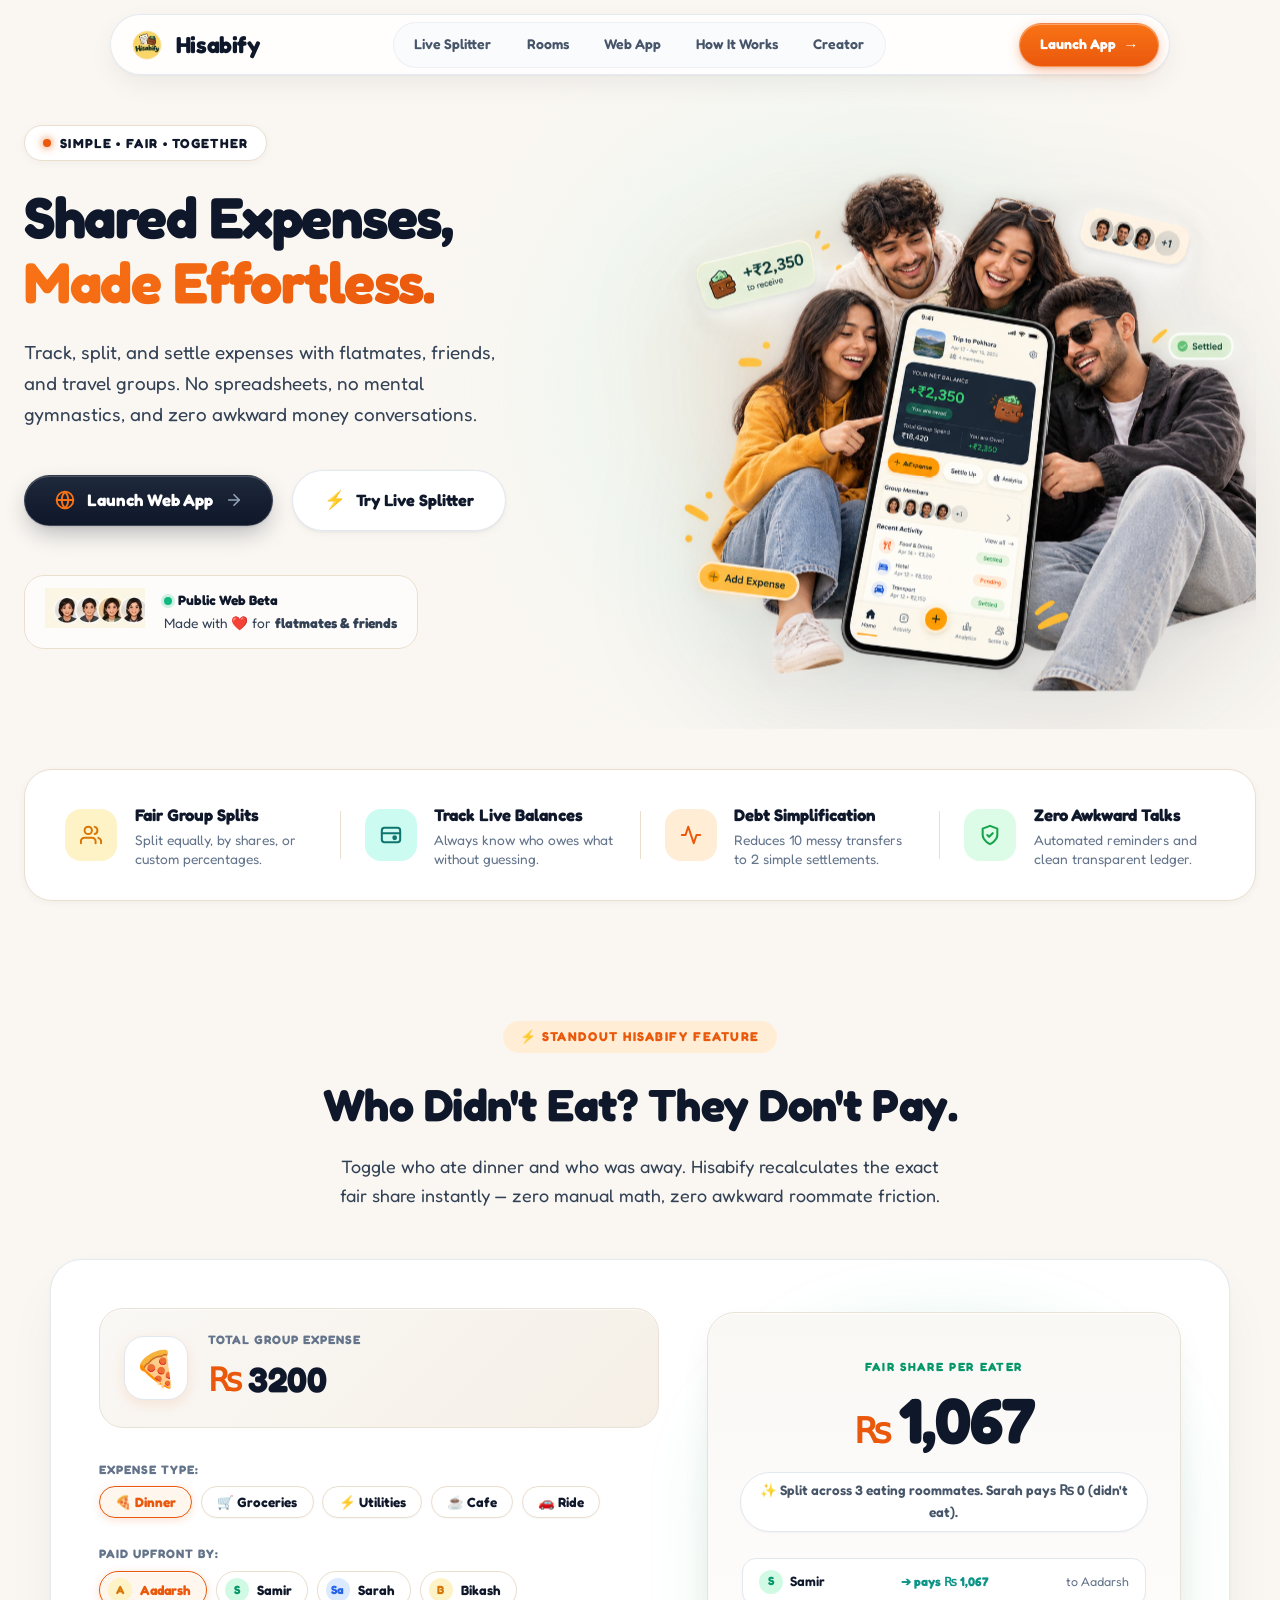
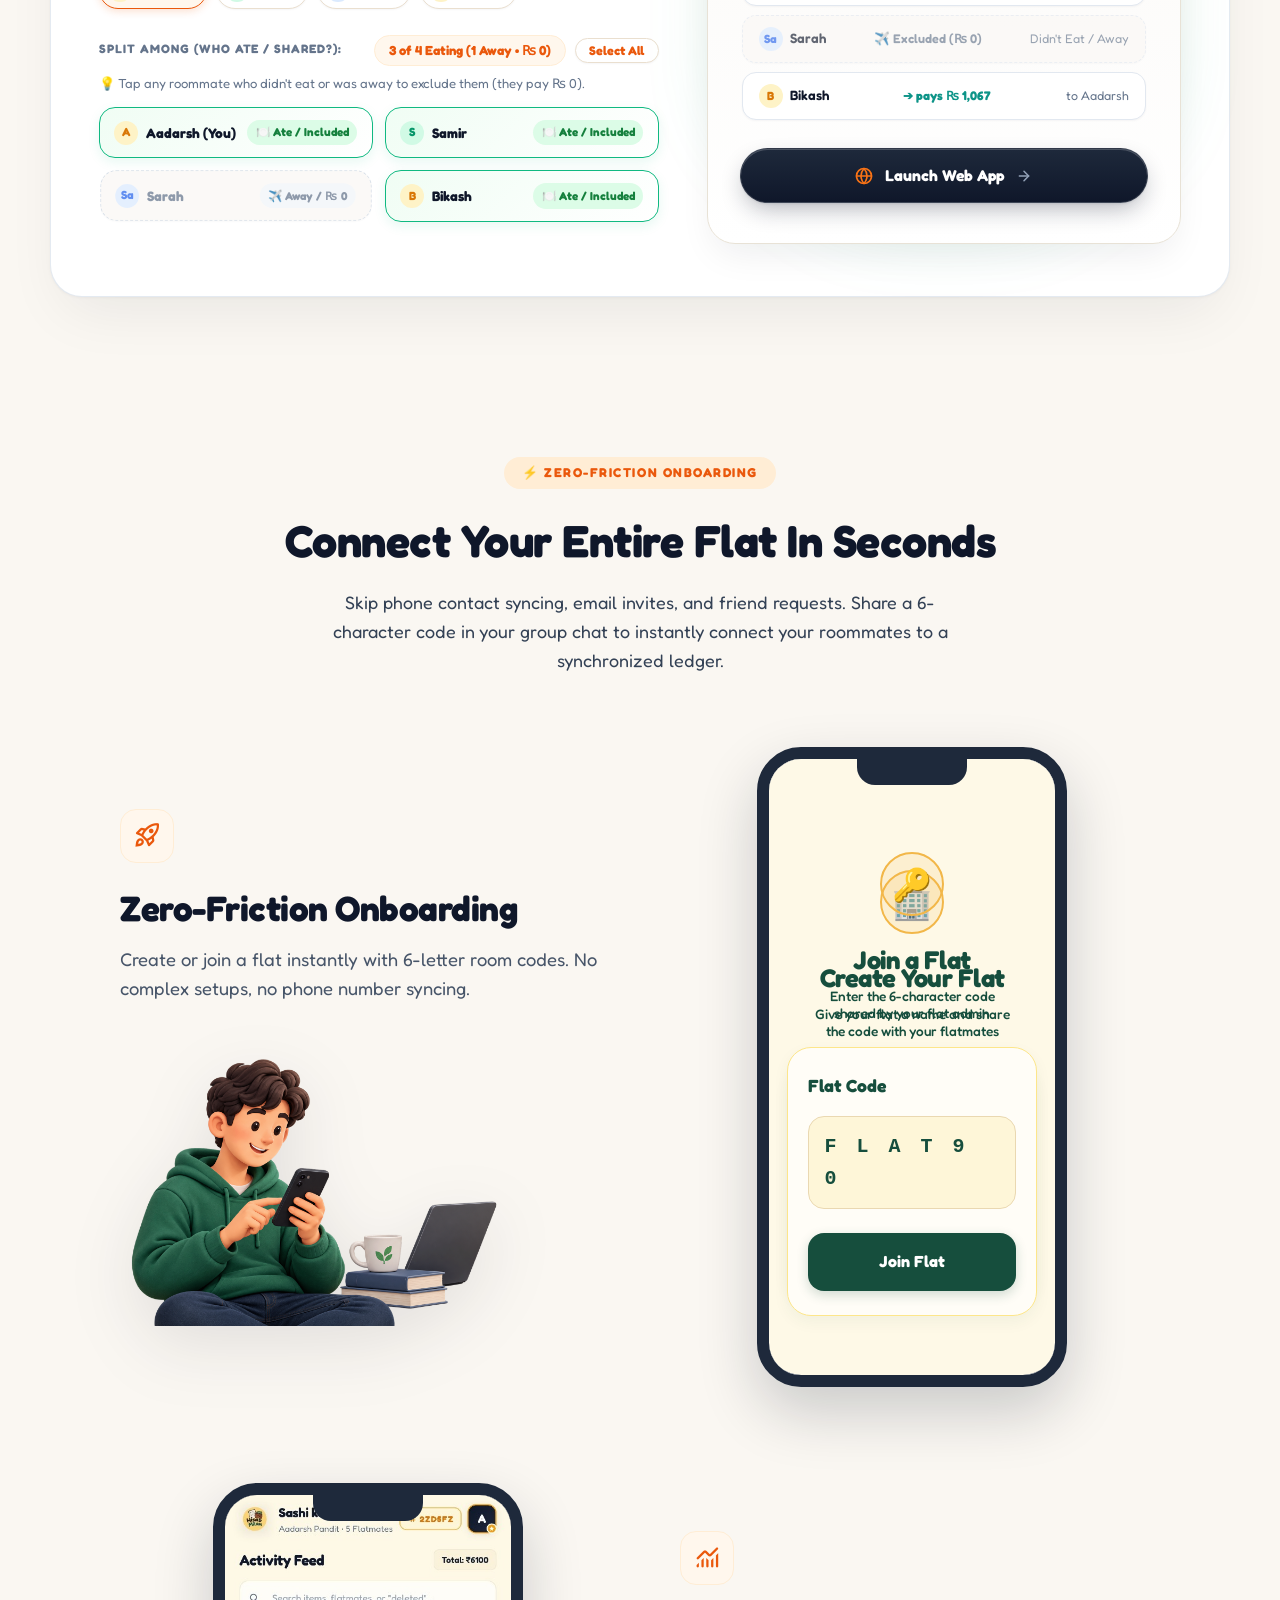
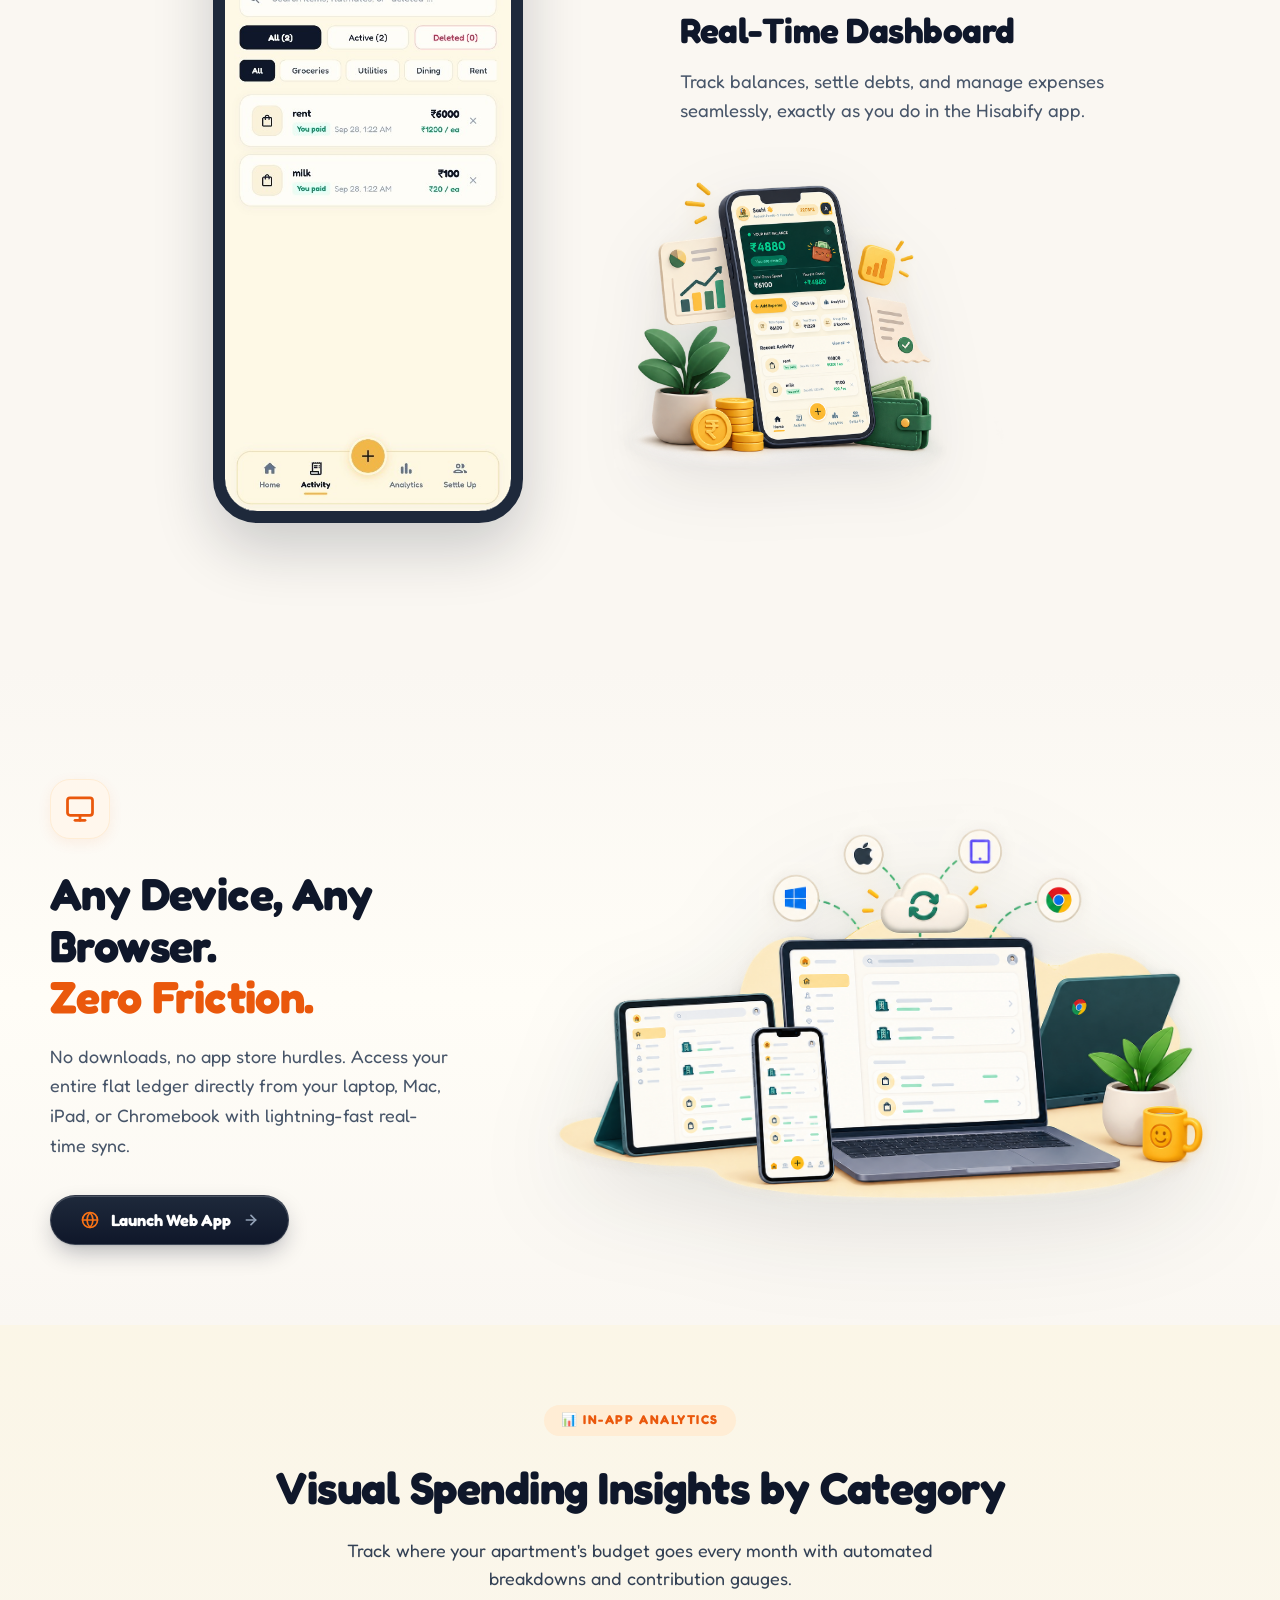
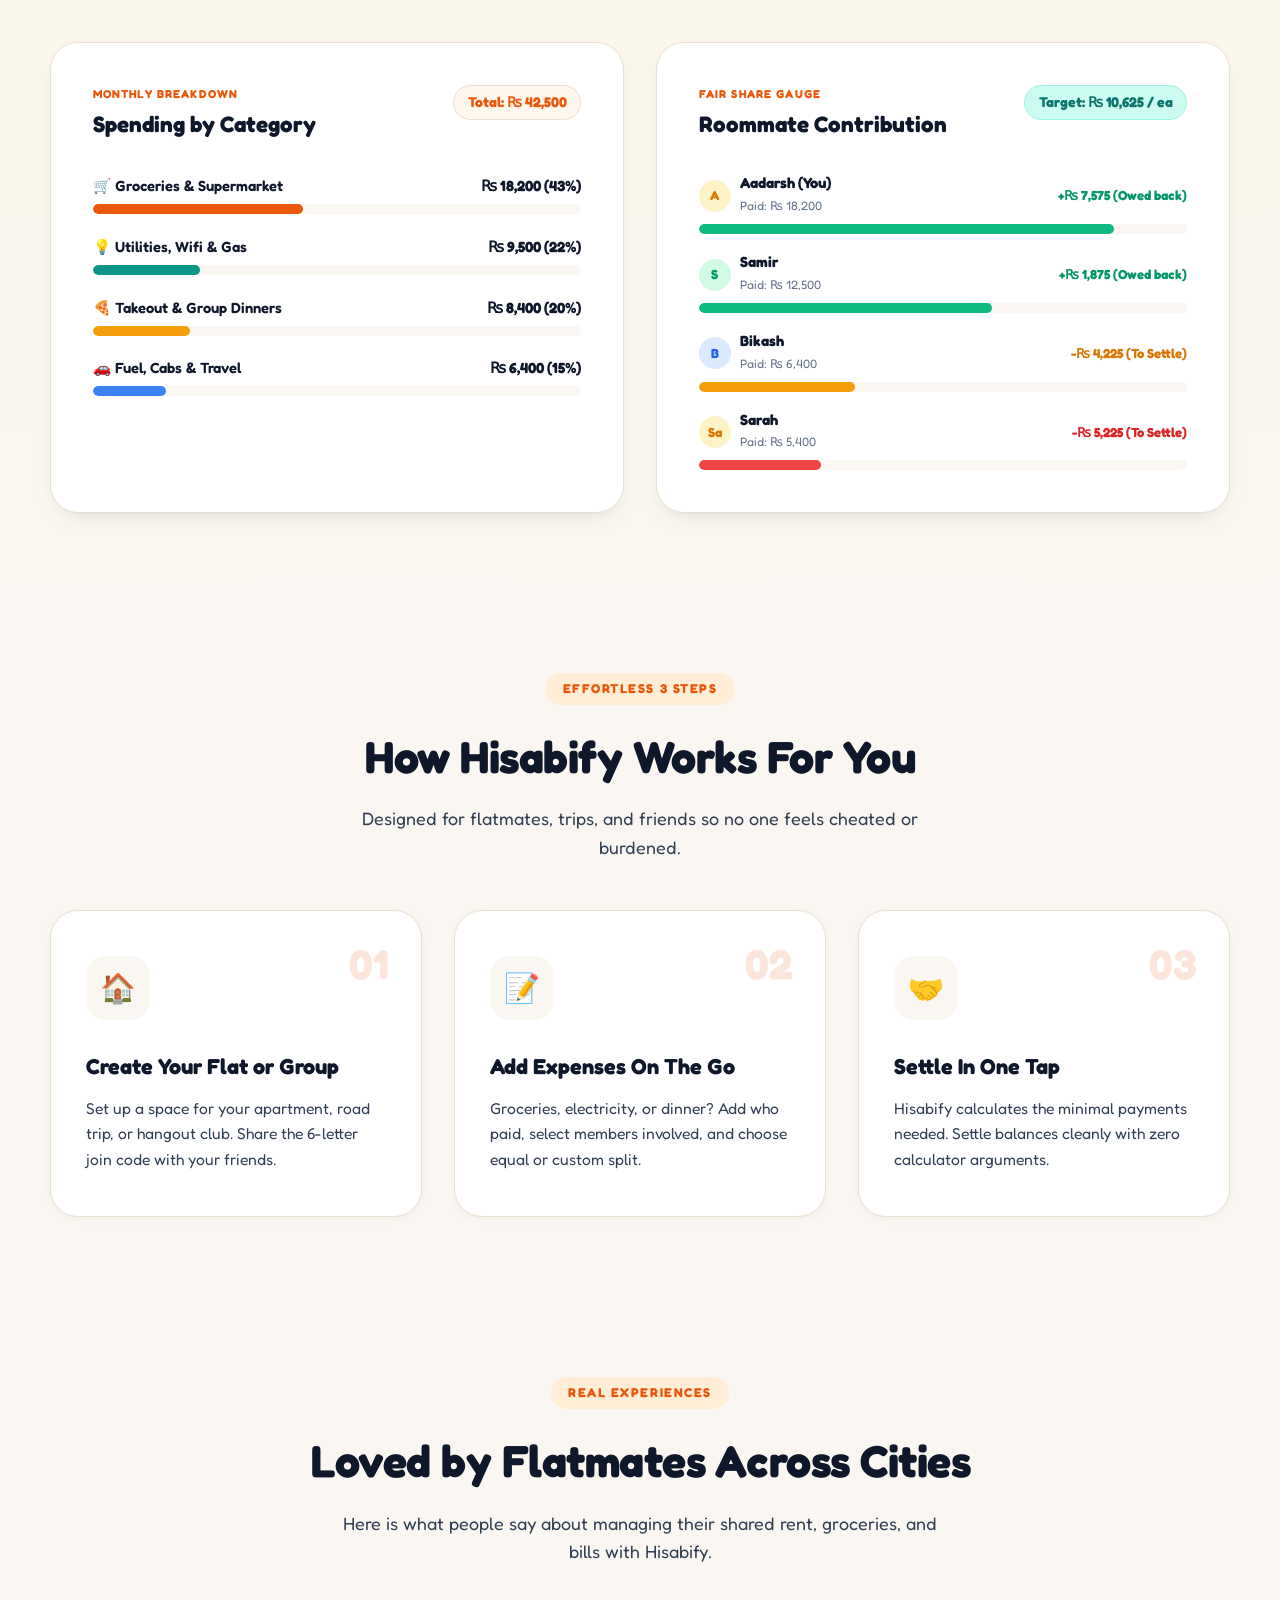
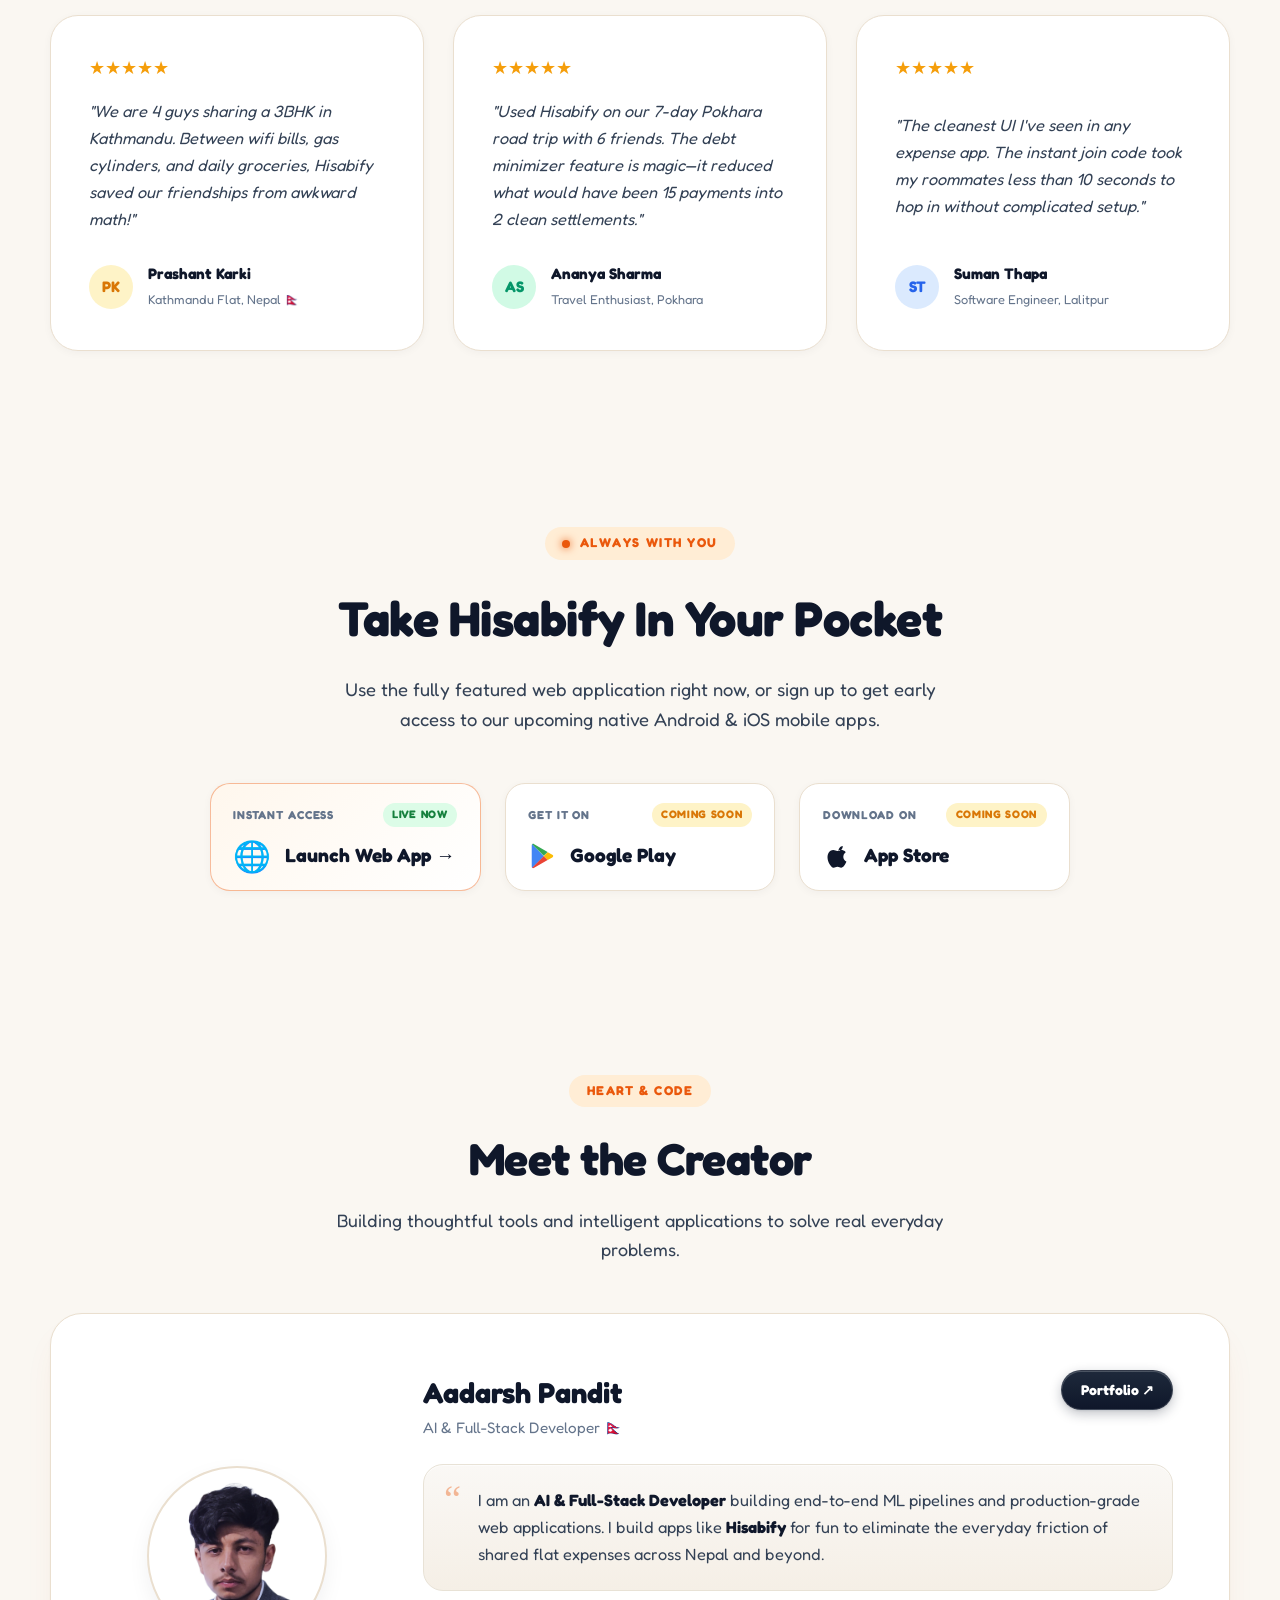
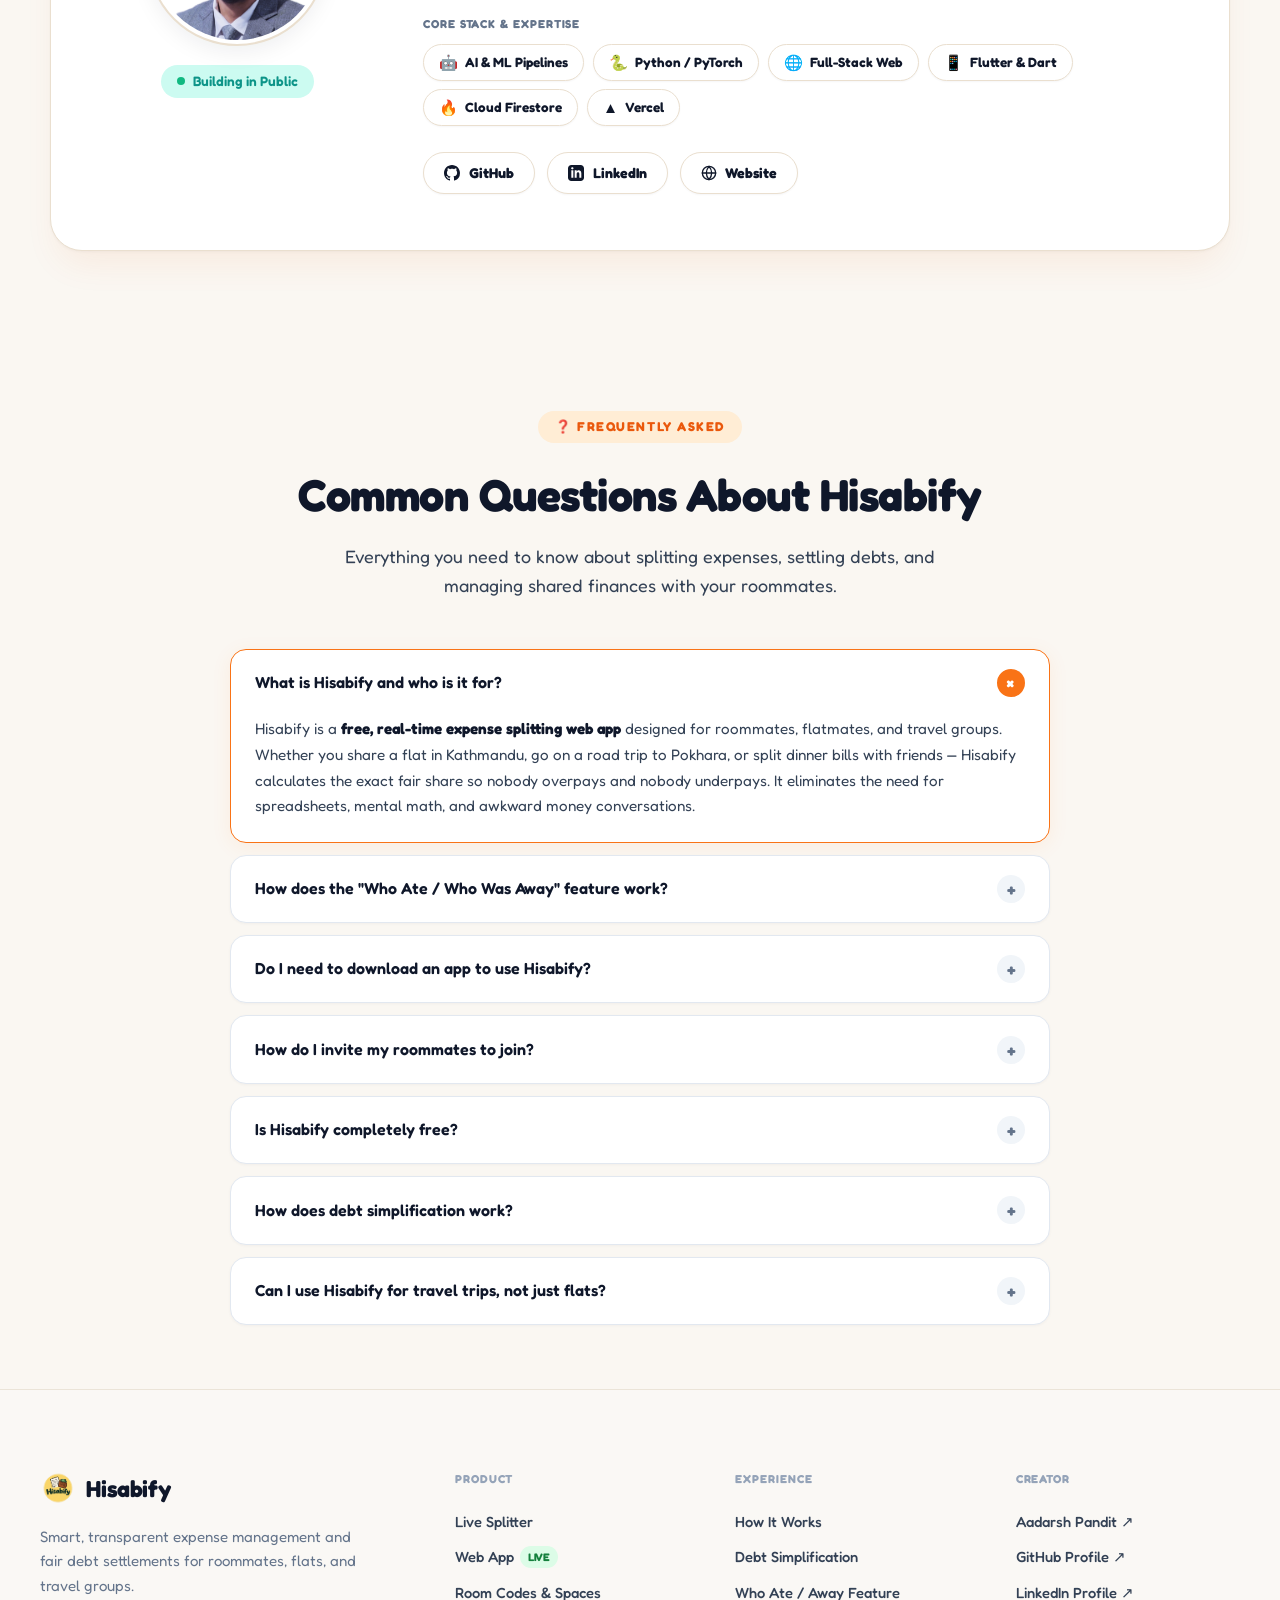
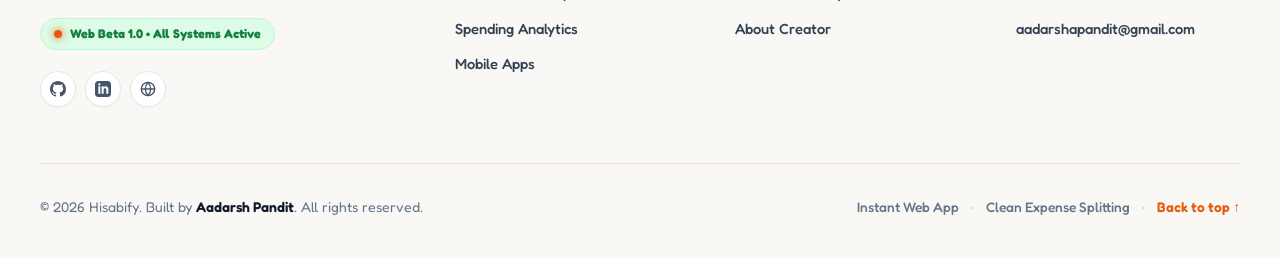
==== commit c1a37bca: "feat: premium mobile hero — replace hero graphic with live app phone mockup + floating chips on mobi" ====
--- a/marketing_site/index.html
+++ b/marketing_site/index.html
@@ -293,9 +293,36 @@
                         </p>
                     </div>
                 </div>
-            </div>
-
-            <!-- Right Hero Visual (Borderless Graphic) -->
+                <!-- MOBILE-ONLY: App Phone Mockup (hidden on desktop) -->
+                <div class="hero-mobile-visual" aria-hidden="true">
+                    <div class="hero-mobile-phone-wrap">
+                        <!-- Floating stat chips -->
+                        <div class="hero-chip hero-chip--split">
+                            <span class="hero-chip-icon">✅</span>
+                            <span class="hero-chip-text">Split settled!</span>
+                        </div>
+                        <div class="hero-chip hero-chip--save">
+                            <span class="hero-chip-icon">💸</span>
+                            <span class="hero-chip-text">Saved ₨ 3,200</span>
+                        </div>
+                        <div class="hero-chip hero-chip--fair">
+                            <span class="hero-chip-icon">⚖️</span>
+                            <span class="hero-chip-text">Fair share</span>
+                        </div>
+                        <!-- Phone mockup with live app slides -->
+                        <div class="hero-phone-mockup">
+                            <div class="hero-phone-notch"></div>
+                            <div class="hero-phone-screen-img">
+                                <img src="assets/slide1.jpeg" class="hero-slide active" alt="Hisabify expense dashboard">
+                                <img src="assets/slide2.jpeg" class="hero-slide" alt="Hisabify split types">
+                                <img src="assets/slide3.jpeg" class="hero-slide" alt="Hisabify room management">
+                            </div>
+                        </div>
+                    </div>
+                </div>
+            </div>
+
+            <!-- Right Hero Visual (Borderless Graphic) — desktop only -->
             <div class="hero-right">
                 <div class="hero-graphic-stage">
                     <img src="assets/hero_graphics.png" alt="Hisabify expense splitting app interface showing roommates splitting shared bills and tracking group expenses" class="hero-graphic-img">
@@ -551,15 +578,23 @@
                 </div>
 
                 <!-- Showcase Block 2: Dashboard -->
-                <div class="showcase-block reverse reveal-on-scroll">
+                <div class="showcase-block reveal-on-scroll">
+                    <div class="showcase-visual">
+                        <div class="css-phone-mockup">
+                            <div class="phone-notch"></div>
+                            <div class="phone-screen-img">
+                                <img src="assets/slide1.jpeg" class="slide active" alt="Hisabify app dashboard showing real-time expense balances and settlements">
+                                <img src="assets/slide2.jpeg" class="slide" alt="Hisabify expense tracking features including split types and categories">
+                                <img src="assets/slide3.jpeg" class="slide" alt="Hisabify settings and room management interface">
+                            </div>
+                        </div>
+                    </div>
                     <div class="showcase-text">
                         <div class="icon-badge"><span class="material-symbols-rounded">monitoring</span></div>
                         <h3>Real-Time Dashboard</h3>
                         <p>Track balances, settle debts, and manage expenses seamlessly, exactly as you do in the Hisabify app.</p>
-                    </div>
-                    <div class="showcase-visual">
-                        <div class="dashboard-art-stage">
-                            <img src="assets/dashboard_character.png" alt="Hisabify real-time expense dashboard with balance tracking and settlement visualization" class="dashboard-character-img">
+                        <div class="onboarding-graphics-wrap">
+                            <img src="assets/dashboard_character.png" alt="Hisabify real-time expense dashboard with balance tracking and settlement visualization" class="onboarding-character-img dashboard-character-img">
                         </div>
                     </div>
                 </div>
@@ -1410,7 +1445,7 @@
             revealObserver.observe(element);
         });
 
-        // Slideshow Animation
+        // Slideshow Animation — Real-Time Dashboard section
         const slides = document.querySelectorAll('.phone-screen-img .slide');
         if (slides.length > 0) {
             let currentSlide = 0;
@@ -1420,6 +1455,17 @@
                 slides[currentSlide].classList.add('active');
             }, 3000);
         }
+
+        // Hero Mobile Phone Slideshow (same images, separate instance)
+        const heroSlides = document.querySelectorAll('.hero-slide');
+        if (heroSlides.length > 0) {
+            let heroCurrentSlide = 0;
+            setInterval(() => {
+                heroSlides[heroCurrentSlide].classList.remove('active');
+                heroCurrentSlide = (heroCurrentSlide + 1) % heroSlides.length;
+                heroSlides[heroCurrentSlide].classList.add('active');
+            }, 3000);
+        }
     </script>
 </body>
 </html>
--- a/marketing_site/style.css
+++ b/marketing_site/style.css
@@ -496,6 +496,131 @@
 .social-proof-text {
     font-size: 0.86rem;
     color: var(--text-body);
+}
+
+/* ==========================================================================
+   HERO MOBILE-ONLY PHONE MOCKUP + PREMIUM MOBILE HERO
+   (hidden on desktop, revealed in media queries)
+   ========================================================================== */
+
+/* Hidden on desktop by default */
+.hero-mobile-visual {
+    display: none;
+}
+
+/* Phone mockup shell */
+.hero-phone-mockup {
+    width: 260px;
+    height: 520px;
+    background: #0F172A;
+    border-radius: 44px;
+    border: 9px solid #1E293B;
+    box-shadow:
+        0 0 0 1.5px rgba(255,255,255,0.08),
+        0 30px 70px rgba(15,23,42,0.45),
+        0 10px 30px rgba(249,115,22,0.12);
+    position: relative;
+    overflow: hidden;
+    flex-shrink: 0;
+}
+
+.hero-phone-notch {
+    position: absolute;
+    top: 0;
+    left: 50%;
+    transform: translateX(-50%);
+    width: 96px;
+    height: 26px;
+    background: #0F172A;
+    border-radius: 0 0 18px 18px;
+    z-index: 10;
+}
+
+.hero-phone-screen-img {
+    width: 100%;
+    height: 100%;
+    border-radius: 36px;
+    overflow: hidden;
+    position: relative;
+}
+
+.hero-slide {
+    position: absolute;
+    inset: 0;
+    width: 100%;
+    height: 100%;
+    object-fit: cover;
+    opacity: 0;
+    transition: opacity 0.7s ease-in-out;
+}
+
+.hero-slide.active {
+    opacity: 1;
+}
+
+/* Wrap that holds phone + floating chips */
+.hero-mobile-phone-wrap {
+    position: relative;
+    display: flex;
+    justify-content: center;
+    align-items: center;
+    width: 100%;
+    margin: 0 auto;
+}
+
+/* Floating stat chips */
+.hero-chip {
+    position: absolute;
+    display: flex;
+    align-items: center;
+    gap: 6px;
+    background: rgba(255, 255, 255, 0.92);
+    backdrop-filter: blur(16px);
+    -webkit-backdrop-filter: blur(16px);
+    border: 1px solid rgba(255,255,255,0.6);
+    box-shadow: 0 8px 24px rgba(15,23,42,0.14), 0 2px 6px rgba(0,0,0,0.08);
+    padding: 0.5rem 0.85rem;
+    border-radius: 50px;
+    font-size: 0.78rem;
+    font-weight: 700;
+    color: #0F172A;
+    white-space: nowrap;
+    z-index: 20;
+    animation: heroChipFloat 3.5s ease-in-out infinite;
+}
+
+.hero-chip--split {
+    top: 48px;
+    left: -10px;
+    animation-delay: 0s;
+}
+
+.hero-chip--save {
+    bottom: 100px;
+    left: -14px;
+    animation-delay: 1.2s;
+}
+
+.hero-chip--fair {
+    top: 120px;
+    right: -10px;
+    animation-delay: 2.1s;
+}
+
+.hero-chip-icon {
+    font-size: 1rem;
+    line-height: 1;
+}
+
+.hero-chip-text {
+    font-size: 0.76rem;
+    font-weight: 700;
+    letter-spacing: 0.01em;
+}
+
+@keyframes heroChipFloat {
+    0%, 100% { transform: translateY(0px); }
+    50% { transform: translateY(-6px); }
 }
 
 /* ==========================================================================
@@ -1268,43 +1393,27 @@
     transform: translateY(-8px) scale(1.02);
 }
 
-.dashboard-art-stage {
-    width: 100%;
-    max-width: 520px;
-    display: flex;
-    justify-content: center;
-    align-items: center;
-}
-
 .dashboard-character-img {
-    width: 100%;
-    max-width: 440px;
-    height: auto;
-    display: block;
-    filter: drop-shadow(0 20px 35px rgba(15, 23, 42, 0.12));
-    transition: transform 0.5s cubic-bezier(0.34, 1.56, 0.64, 1);
-}
-
-.dashboard-art-stage:hover .dashboard-character-img {
-    transform: translateY(-8px) scale(1.02);
+    max-width: 480px; /* Make it significantly larger than the default 380px */
+    width: 130%; /* allow it to grow beyond the 100% of the parent if needed, or just let max-width and margins handle it */
+    margin-left: -15%; /* pull it left slightly so it centers better when enlarged */
 }
 
 .showcase-visual {
     flex: 1;
     display: flex;
     justify-content: center;
-    align-items: center;
 }
 
 @media (max-width: 900px) {
     .showcase-arena {
-        gap: 3.5rem;
+        gap: 3rem;
         margin: 2.5rem auto 3rem;
     }
     .showcase-block, .showcase-block.reverse {
         flex-direction: column;
         text-align: center;
-        gap: 2.5rem;
+        gap: 2rem;
     }
     .showcase-text { 
         max-width: 100%; 
@@ -1312,16 +1421,21 @@
         flex-direction: column;
         align-items: center;
     }
+    .showcase-text h3 {
+        font-size: 1.85rem;
+    }
+    .showcase-text p {
+        font-size: 1rem;
+    }
     .onboarding-graphics-wrap {
         justify-content: center;
         max-width: 320px;
-        margin-top: 1.5rem;
-    }
-    .dashboard-art-stage {
+        margin-top: 1.2rem;
+    }
+    .dashboard-character-img {
         max-width: 100%;
-    }
-    .dashboard-character-img {
-        max-width: 340px;
+        width: 100%;
+        margin-left: 0;
     }
 }
 
@@ -2667,17 +2781,160 @@
         display: none;
     }
 
+    /* === PREMIUM MOBILE HERO === */
     .hero-section {
-        padding: 2.8rem 1rem 3.5rem;
+        padding: 1.8rem 1rem 0;
+        /* Warm radial gradient that fades into the page */
+        background:
+            radial-gradient(ellipse 80% 55% at 50% 0%, rgba(249,115,22,0.10) 0%, transparent 65%),
+            radial-gradient(ellipse 60% 40% at 80% 100%, rgba(251,191,36,0.07) 0%, transparent 60%),
+            var(--bg-page);
+        overflow: hidden;
+    }
+
+    .hero-left {
+        display: flex;
+        flex-direction: column;
+        align-items: center;
+        text-align: center;
+    }
+
+    .hero-badge {
+        font-size: 0.74rem;
+        padding: 0.32rem 0.9rem;
+        margin-bottom: 0.9rem;
+        box-shadow: 0 2px 8px rgba(15, 23, 42, 0.04);
     }
 
     .hero-title {
-        font-size: clamp(2.1rem, 7.5vw, 3.2rem);
+        font-size: clamp(2.2rem, 7.5vw, 3rem);
         letter-spacing: -0.8px;
+        line-height: 1.14;
+        margin-bottom: 0.85rem;
     }
 
     .hero-description {
-        font-size: 1.05rem;
+        font-size: 0.98rem;
+        line-height: 1.55;
+        max-width: 440px;
+        margin: 0 auto 1.4rem;
+        color: #475569;
+    }
+
+    .hero-cta-group {
+        display: flex;
+        flex-direction: row;
+        align-items: center;
+        justify-content: center;
+        gap: 0.75rem;
+        width: 100%;
+        max-width: 420px;
+        margin: 0 auto 1.3rem;
+    }
+
+    .btn-cta-primary {
+        flex: 1.15;
+        justify-content: center;
+        padding: 0.82rem 1.15rem;
+        font-size: 0.92rem;
+        border-radius: var(--radius-pill);
+        white-space: nowrap;
+    }
+
+    .btn-cta-secondary {
+        flex: 0.95;
+        justify-content: center;
+        padding: 0.82rem 1rem;
+        font-size: 0.9rem;
+        border-radius: var(--radius-pill);
+        white-space: nowrap;
+    }
+
+    .hero-social-proof {
+        padding: 0.45rem 1rem;
+        gap: 0.75rem;
+        border-radius: var(--radius-pill);
+        background: rgba(255, 255, 255, 0.85);
+        backdrop-filter: blur(12px);
+        -webkit-backdrop-filter: blur(12px);
+        border: 1px solid rgba(226, 232, 240, 0.9);
+        box-shadow: 0 4px 14px rgba(15, 23, 42, 0.04);
+        margin: 0 auto 1.6rem;
+    }
+
+    .avatars-img {
+        height: 28px;
+    }
+
+    .social-proof-info {
+        display: flex;
+        align-items: center;
+        gap: 0.5rem;
+    }
+
+    .stars-row {
+        display: flex;
+        align-items: center;
+        font-size: 0.78rem;
+    }
+
+    .social-proof-text {
+        font-size: 0.78rem;
+        color: #64748B;
+        margin: 0;
+    }
+
+    /* --- Hide desktop hero graphic, show mobile phone mockup --- */
+    .hero-right {
+        display: none;
+    }
+
+    .hero-mobile-visual {
+        display: block;
+        width: 100%;
+        padding-bottom: 0;
+    }
+
+    .hero-mobile-phone-wrap {
+        position: relative;
+        display: flex;
+        justify-content: center;
+        align-items: flex-end;
+        padding: 20px 70px 0;
+        min-height: 440px;
+    }
+
+    .hero-phone-mockup {
+        width: 240px;
+        height: 480px;
+        /* Subtle upward crop — shows from top of screen only, fades at bottom */
+        mask-image: linear-gradient(to bottom, black 72%, transparent 100%);
+        -webkit-mask-image: linear-gradient(to bottom, black 72%, transparent 100%);
+        box-shadow:
+            0 0 0 1.5px rgba(255,255,255,0.08),
+            0 30px 80px rgba(15,23,42,0.38),
+            0 10px 32px rgba(249,115,22,0.14);
+    }
+
+    /* Chip positions relative to the phone wrap */
+    .hero-chip--split {
+        top: 0;
+        left: 4px;
+    }
+
+    .hero-chip--save {
+        bottom: 90px;
+        left: 0;
+    }
+
+    .hero-chip--fair {
+        top: 90px;
+        right: 4px;
+    }
+
+    /* Desktop graphic stage — not used on mobile */
+    .hero-graphic-stage {
+        display: none;
     }
 
     .features-bar-section {
@@ -2786,18 +3043,40 @@
         gap: 1rem;
     }
 
-    /* Native Phone Mockup */
+    /* Showcase & Mockup Mobile Sizing */
+    .showcase-arena {
+        gap: 2.5rem;
+        margin: 2rem auto 2.5rem;
+    }
+
+    .showcase-block {
+        gap: 1.5rem;
+    }
+
+    .css-phone-mockup {
+        width: 290px;
+        height: 570px;
+        transform: none;
+        margin: 0.5rem auto 1rem;
+        max-width: 100%;
+        border-width: 10px;
+        border-radius: 38px;
+    }
+
+    .phone-notch {
+        width: 100px;
+        height: 24px;
+    }
+
+    .phone-screen {
+        padding: 2rem 0.9rem 0.9rem;
+    }
+
     .native-onboarding-arena {
         flex-direction: column;
         margin: 1.5rem auto;
         min-height: auto;
         align-items: center;
-    }
-
-    .css-phone-mockup {
-        transform: scale(0.9);
-        margin: 1rem auto 1.5rem;
-        max-width: 100%;
     }
 
     .float-el {
@@ -2901,41 +3180,104 @@
     }
 
     .hero-section {
-        padding: 2.2rem 0.85rem 3rem;
+        padding: 1.6rem 1rem 1.8rem;
     }
 
     .hero-badge {
-        font-size: 0.74rem;
-        padding: 0.35rem 0.8rem;
+        font-size: 0.72rem;
+        padding: 0.28rem 0.85rem;
+        margin-bottom: 0.75rem;
+        letter-spacing: 0.08em;
     }
 
     .hero-title {
-        font-size: clamp(1.9rem, 8.5vw, 2.6rem);
+        font-size: clamp(2rem, 8vw, 2.6rem);
         letter-spacing: -0.6px;
+        line-height: 1.13;
+        margin-bottom: 0.75rem;
     }
 
     .hero-description {
-        font-size: 0.98rem;
-        line-height: 1.55;
-    }
-
+        font-size: 0.93rem;
+        line-height: 1.52;
+        max-width: 380px;
+        margin: 0 auto 1.1rem;
+        color: #475569;
+    }
+
+    /* Keep CTAs side-by-side even on small phones */
     .hero-cta-group {
-        flex-direction: column;
+        flex-direction: row;
         width: 100%;
-        gap: 0.75rem;
-    }
-
-    .btn-cta-primary,
+        gap: 0.6rem;
+        justify-content: center;
+        margin-bottom: 1rem;
+    }
+
+    .btn-cta-primary {
+        flex: 1.1;
+        justify-content: center;
+        padding: 0.76rem 0.9rem;
+        font-size: 0.87rem;
+        gap: 0.5rem;
+        white-space: nowrap;
+    }
+
     .btn-cta-secondary {
-        width: 100%;
+        flex: 0.9;
         justify-content: center;
-        padding: 0.92rem 1.4rem;
-        font-size: 0.98rem;
-    }
-
-    .hero-graphic-stage {
-        padding: 0;
-    }
+        padding: 0.76rem 0.8rem;
+        font-size: 0.86rem;
+        gap: 0.4rem;
+        white-space: nowrap;
+    }
+
+    /* Compact single-line social proof pill */
+    .hero-social-proof {
+        flex-direction: row;
+        align-items: center;
+        padding: 0.38rem 0.85rem;
+        gap: 0.55rem;
+        border-radius: var(--radius-pill);
+        max-width: 100%;
+        margin: 0 auto 1.25rem;
+    }
+
+    .avatars-img {
+        height: 24px;
+    }
+
+    .social-proof-info {
+        display: flex;
+        flex-direction: row;
+        align-items: center;
+        gap: 0.35rem;
+        flex-wrap: nowrap;
+    }
+
+    .social-proof-text {
+        font-size: 0.72rem;
+        margin: 0;
+    }
+
+    /* 480px: slightly smaller phone */
+    .hero-section {
+        padding: 1.6rem 1rem 0;
+    }
+
+    .hero-mobile-phone-wrap {
+        padding: 16px 60px 0;
+        min-height: 380px;
+    }
+
+    .hero-phone-mockup {
+        width: 210px;
+        height: 420px;
+    }
+
+    .hero-chip--split { top: 0; left: 0; }
+    .hero-chip--save  { bottom: 70px; left: -4px; }
+    .hero-chip--fair  { top: 80px; right: 0; }
 
     .fun-split-card {
         padding: 1.25rem 0.85rem;
@@ -2995,10 +3337,61 @@
         font-size: 1.35rem;
     }
 
+    .showcase-arena {
+        gap: 1.8rem;
+        margin: 1.2rem auto 1.8rem;
+    }
+
+    .showcase-block {
+        gap: 1.2rem;
+    }
+
+    .showcase-text h3 {
+        font-size: 1.6rem;
+        margin-bottom: 0.5rem;
+    }
+
+    .showcase-text p {
+        font-size: 0.92rem;
+        line-height: 1.5;
+    }
+
+    .showcase-text .icon-badge {
+        width: 46px;
+        height: 46px;
+        margin-bottom: 0.85rem;
+    }
+
+    .showcase-text .icon-badge span {
+        font-size: 1.4rem;
+    }
+
+    .onboarding-graphics-wrap {
+        margin-top: 1rem;
+    }
+
     .css-phone-mockup {
-        transform: scale(0.82);
-        margin: -1.5rem auto 0;
-        transform-origin: top center;
+        width: 265px;
+        height: 515px;
+        transform: none;
+        margin: 0.25rem auto 0.5rem;
+        border-width: 8px;
+        border-radius: 32px;
+    }
+
+    .phone-notch {
+        width: 88px;
+        height: 20px;
+    }
+
+    .phone-screen {
+        padding: 1.75rem 0.75rem 0.75rem;
+    }
+
+    .dashboard-character-img {
+        max-width: 280px;
+        width: 100%;
+        margin-left: 0;
     }
 
     .web-showcase-section {
@@ -3051,9 +3444,64 @@
         display: none;
     }
 
+    .hero-section {
+        padding: 1.2rem 0.85rem 0;
+    }
+
+    .hero-badge {
+        font-size: 0.68rem;
+        padding: 0.25rem 0.7rem;
+    }
+
     .hero-title {
-        font-size: 1.75rem;
-    }
+        font-size: 1.8rem;
+        letter-spacing: -0.4px;
+    }
+
+    .hero-description {
+        font-size: 0.88rem;
+    }
+
+    /* Maintain side-by-side pills at 360px */
+    .hero-cta-group {
+        gap: 0.5rem;
+    }
+
+    .btn-cta-primary {
+        padding: 0.72rem 0.75rem;
+        font-size: 0.83rem;
+        gap: 0.4rem;
+    }
+
+    .btn-cta-secondary {
+        padding: 0.72rem 0.65rem;
+        font-size: 0.82rem;
+        gap: 0.35rem;
+    }
+
+    /* Hide icon in secondary at this size to save space */
+    .btn-cta-secondary .calc-icon {
+        display: none;
+    }
+
+    .hero-social-proof {
+        padding: 0.3rem 0.7rem;
+    }
+
+    .hero-mobile-phone-wrap {
+        padding: 14px 50px 0;
+        min-height: 340px;
+    }
+
+    .hero-phone-mockup {
+        width: 185px;
+        height: 370px;
+    }
+
+    .hero-chip { font-size: 0.7rem; padding: 0.38rem 0.65rem; }
+    .hero-chip--split { top: 0; left: -4px; }
+    .hero-chip--save  { bottom: 55px; left: -4px; }
+    .hero-chip--fair  { top: 70px; right: -4px; }
 
     .fun-split-card {
         padding: 1.1rem 0.75rem;
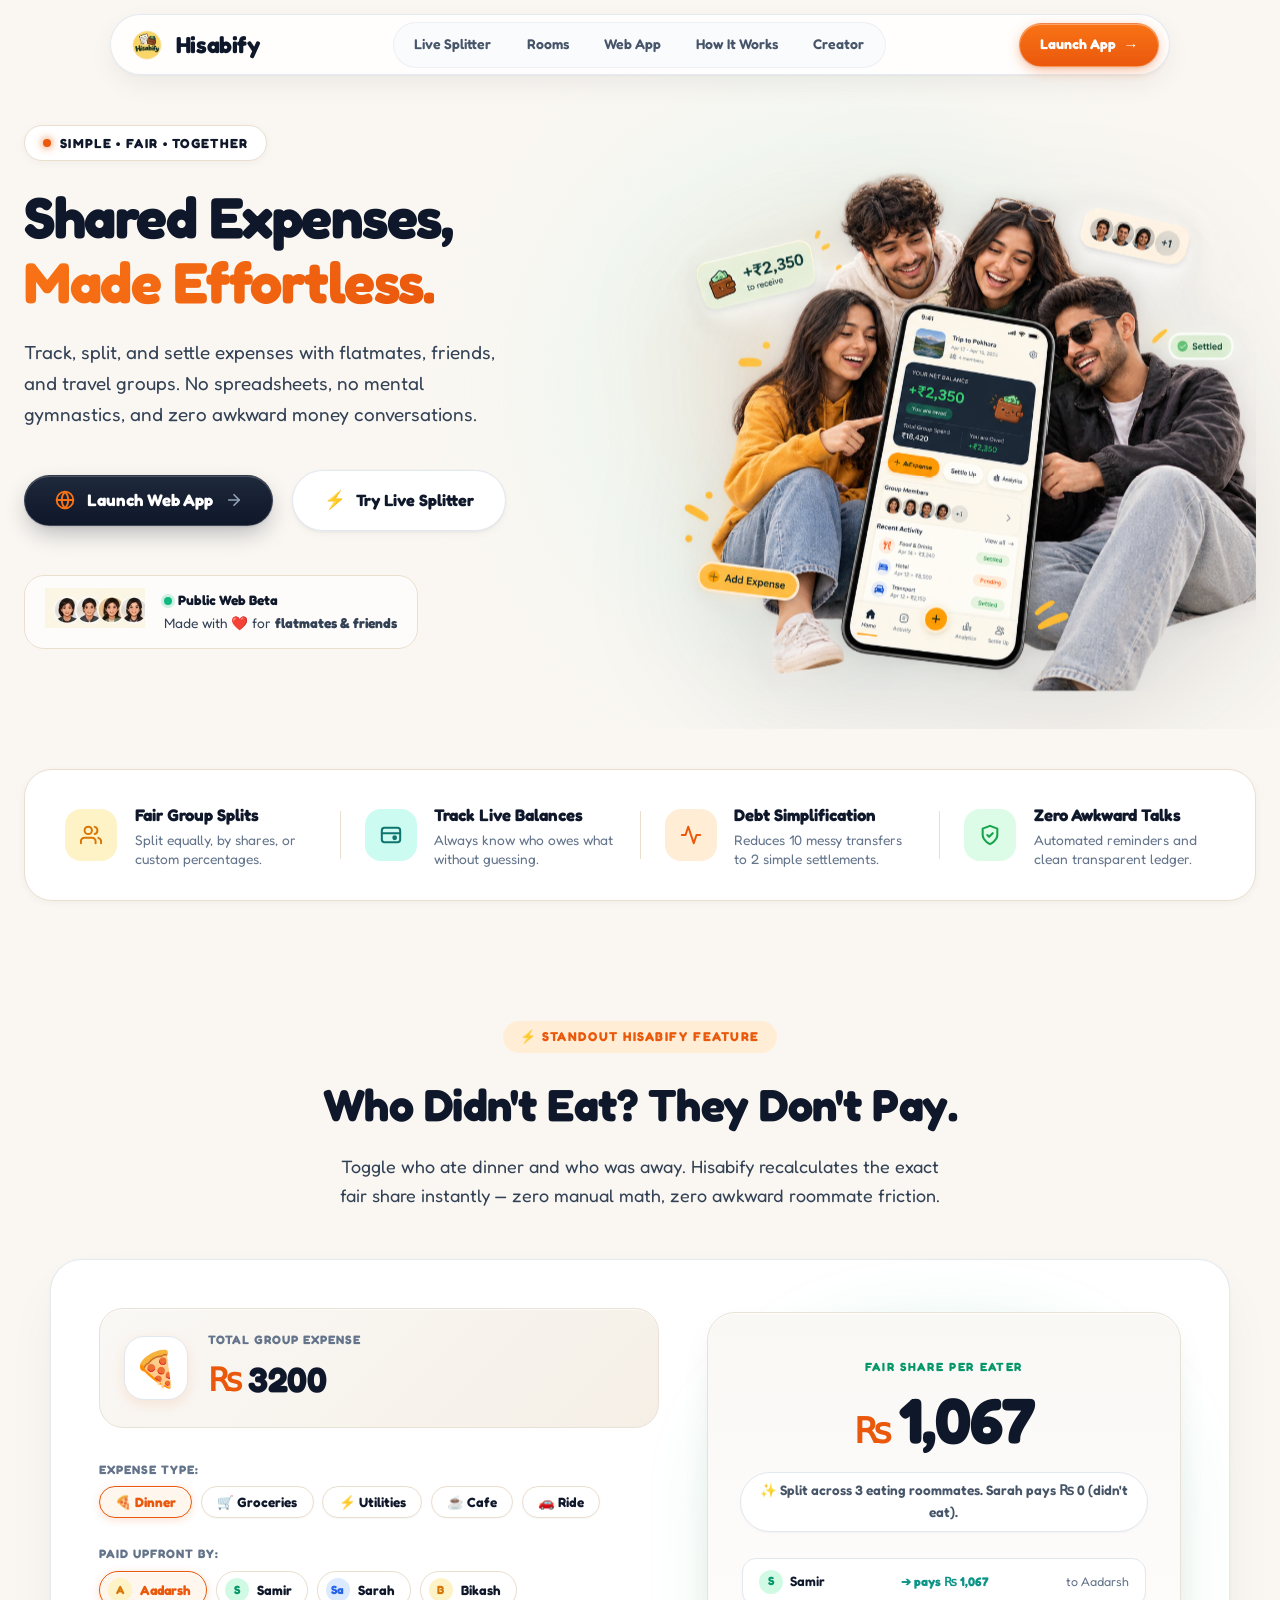
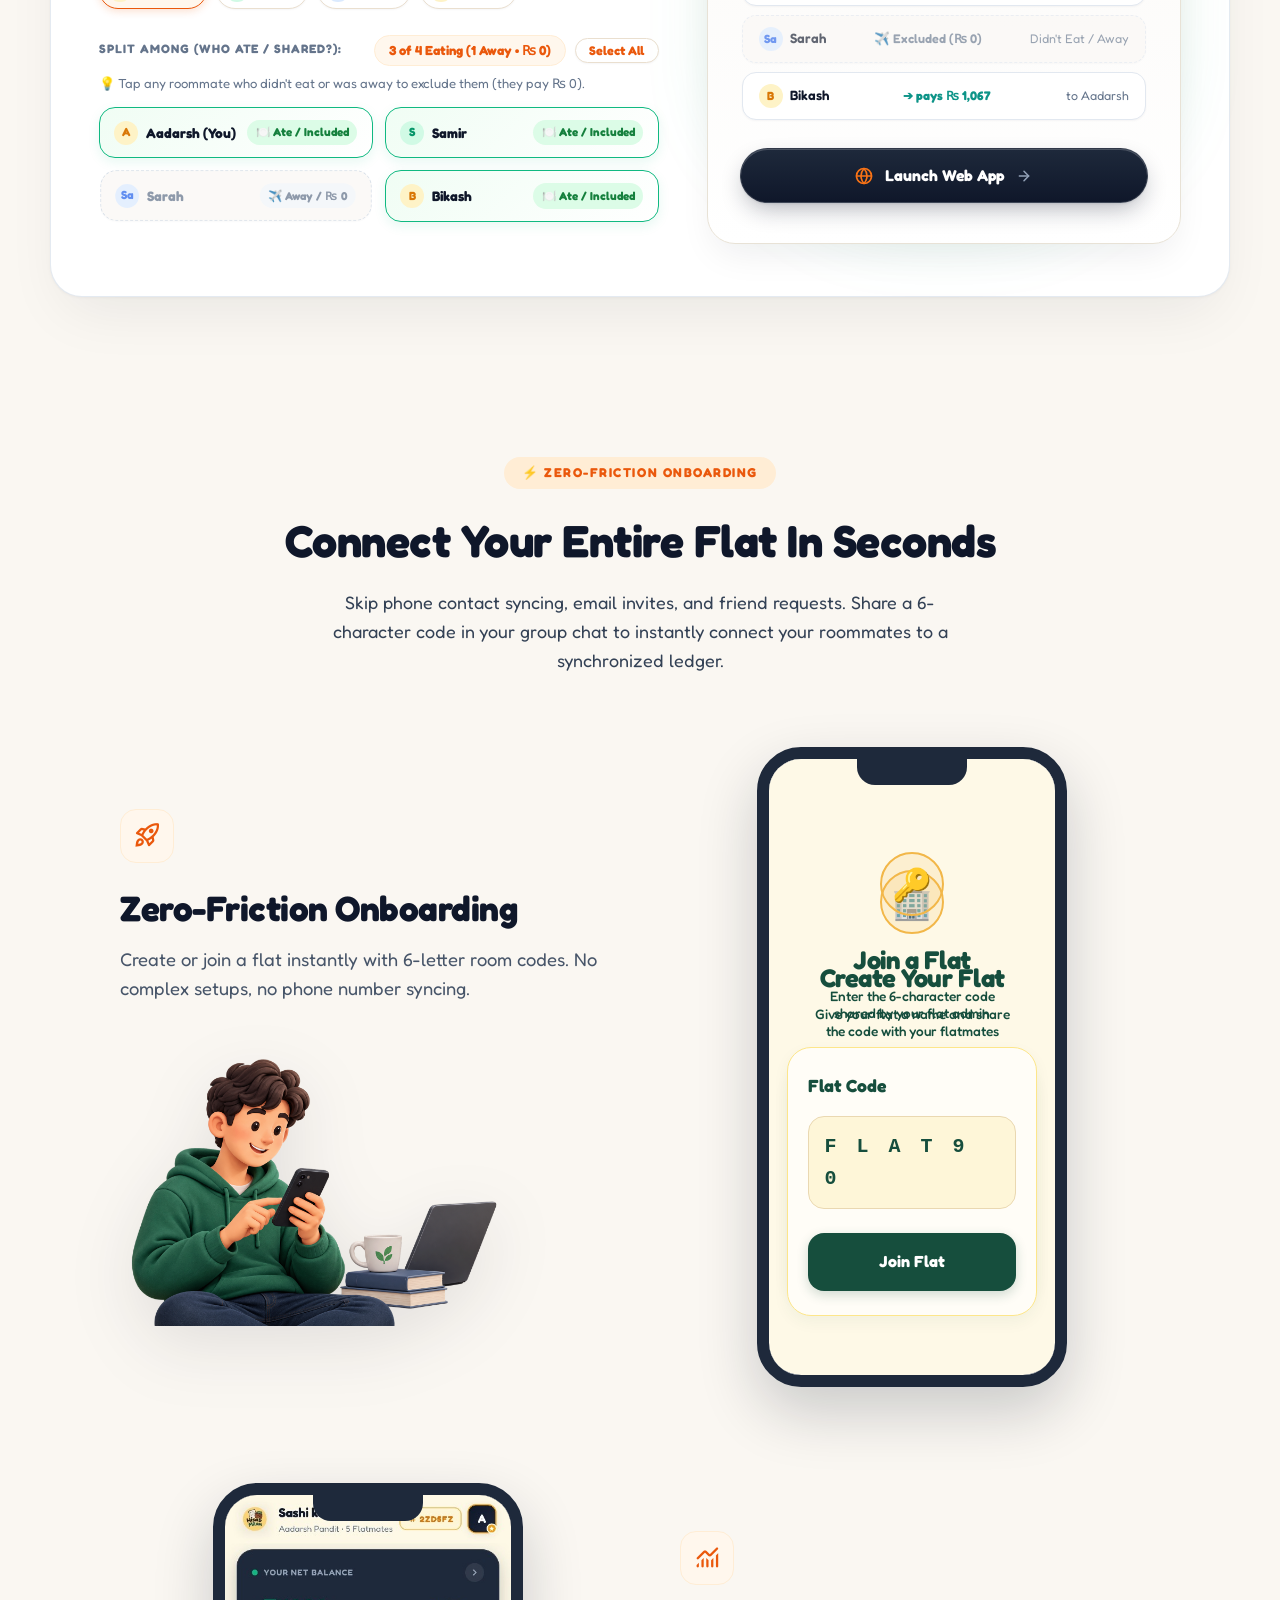
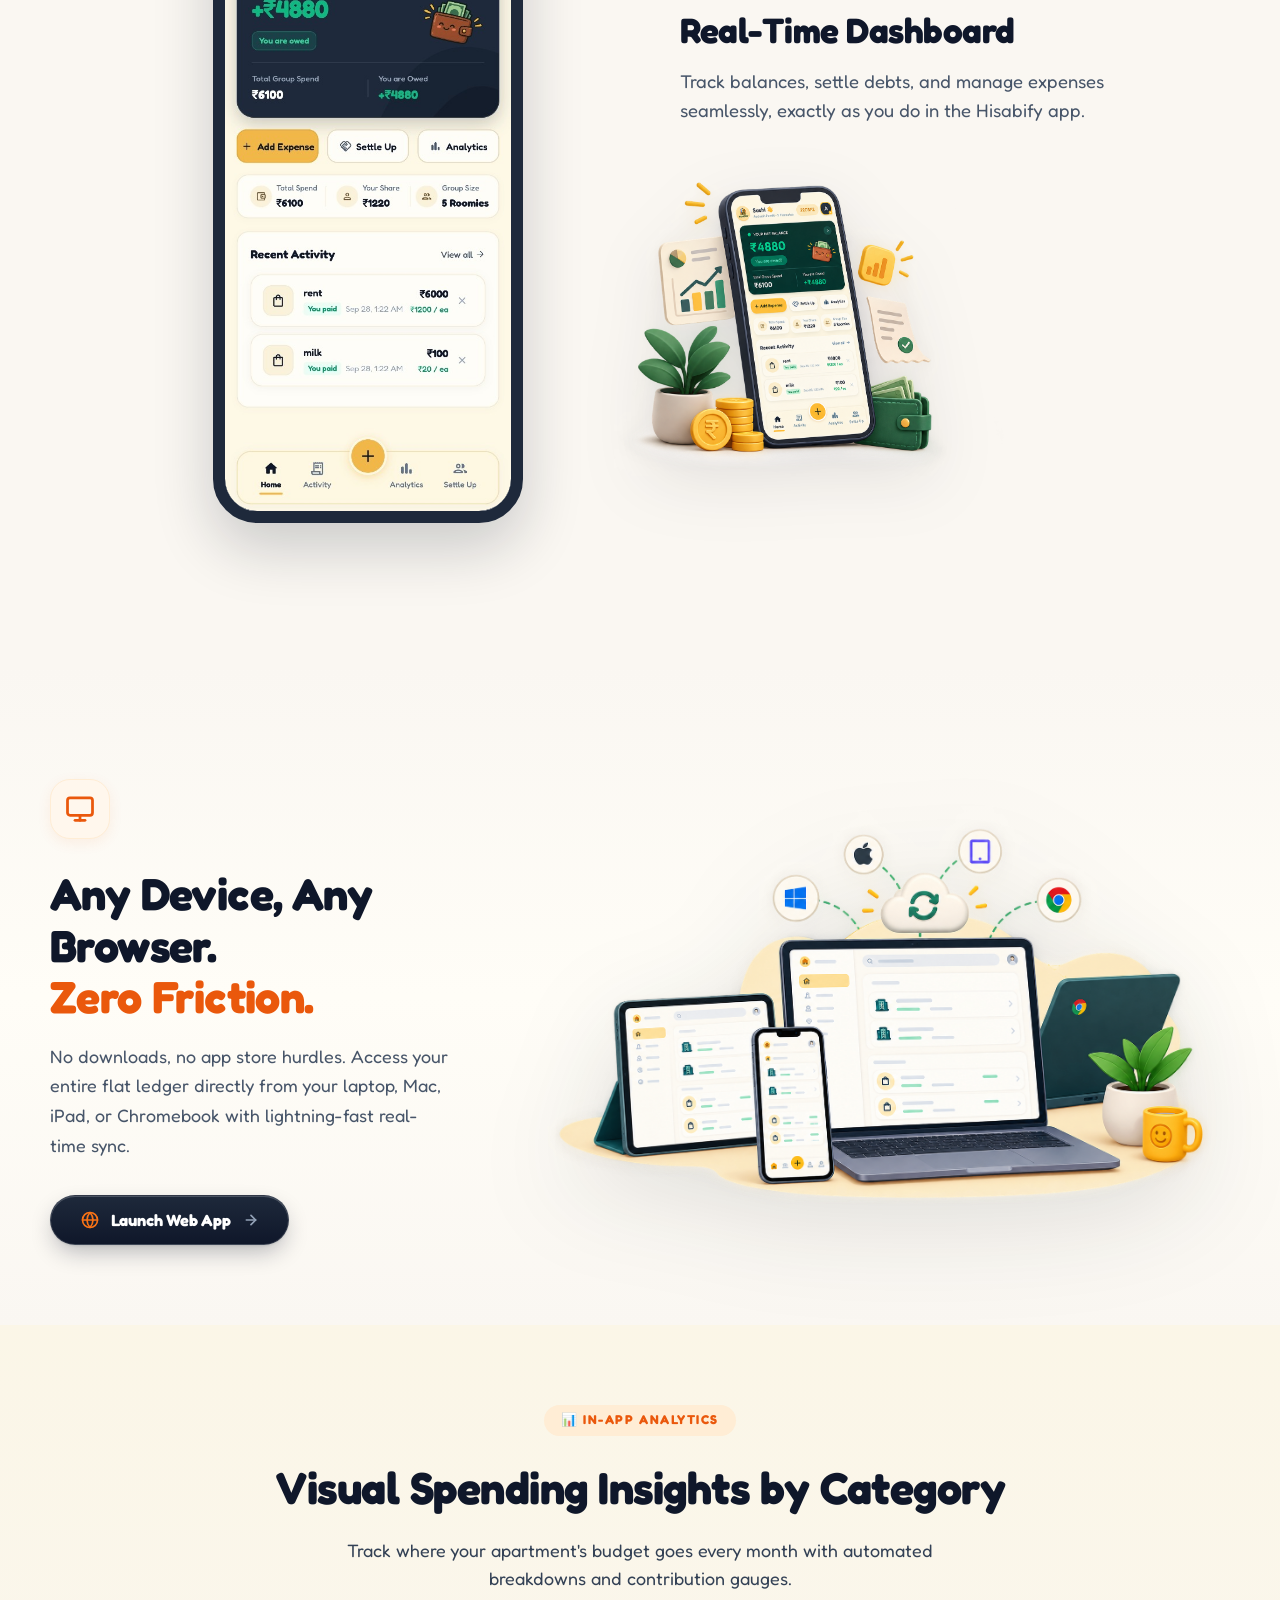
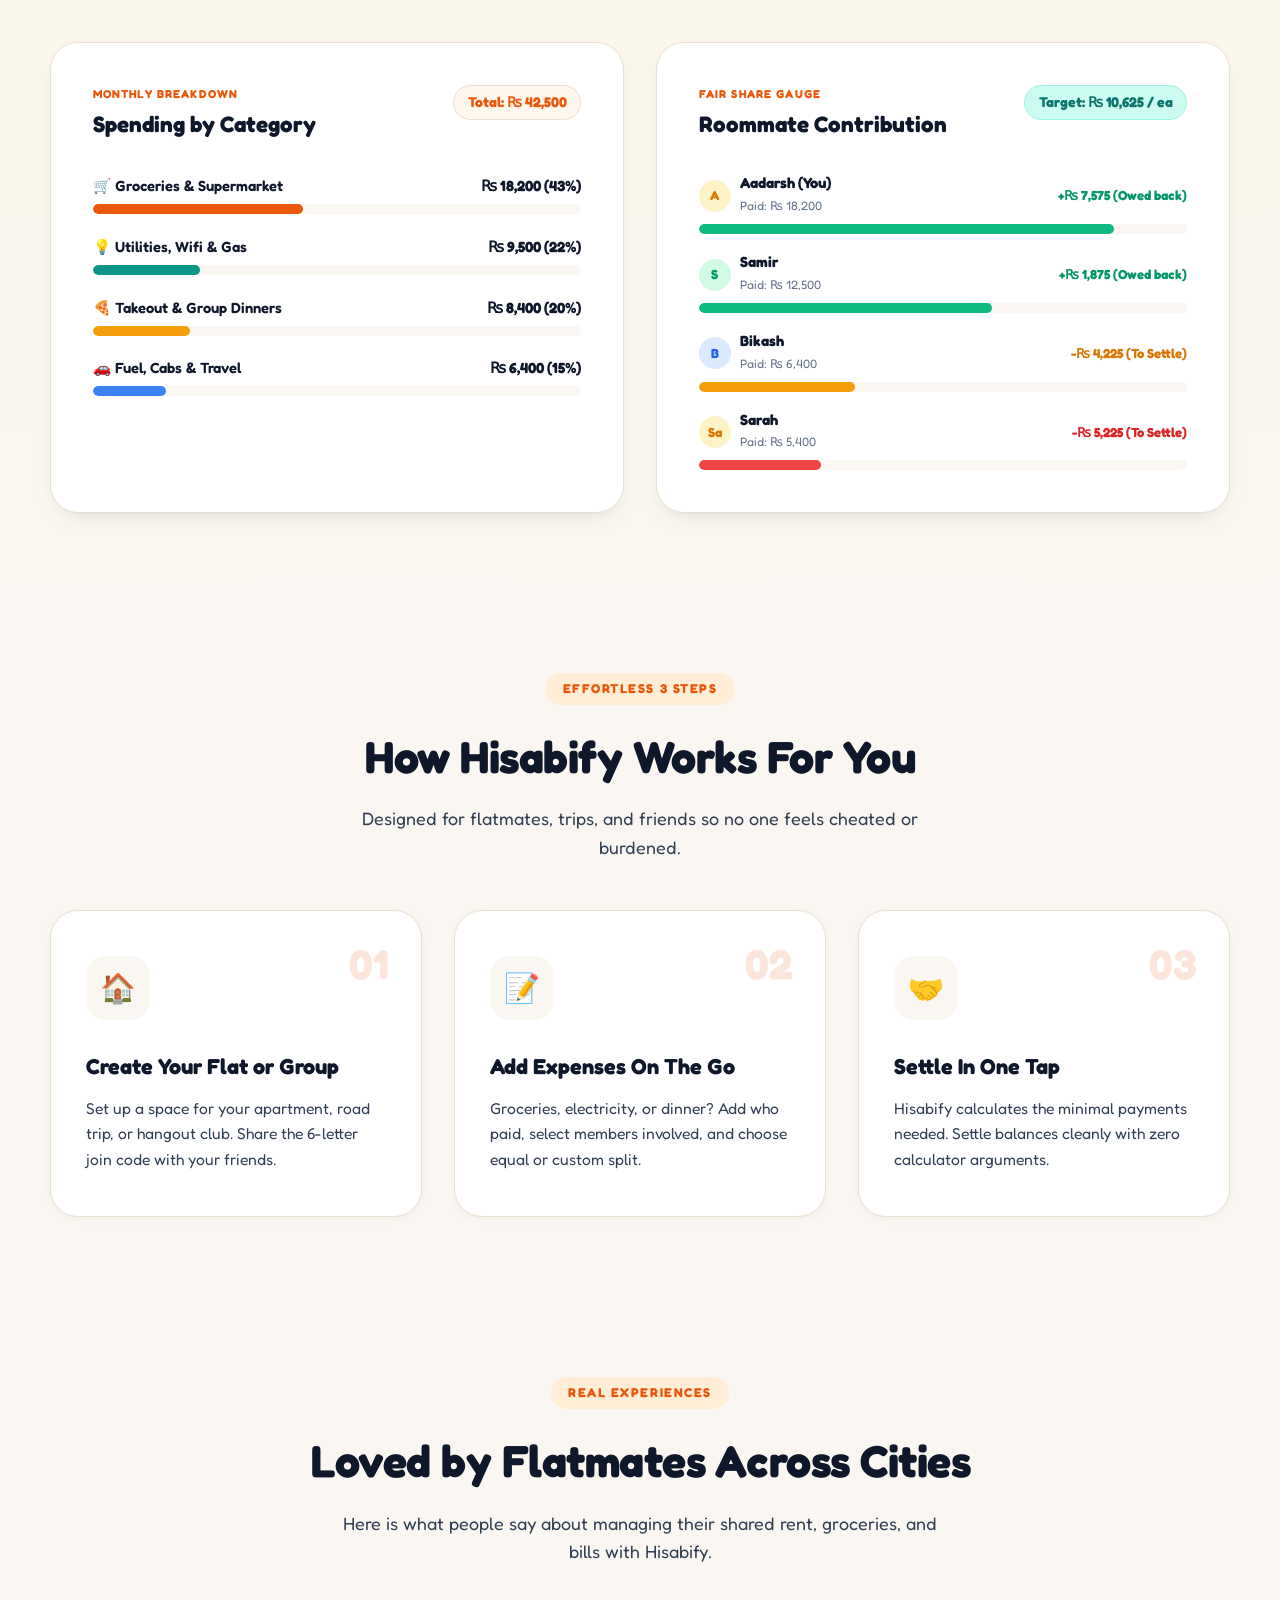
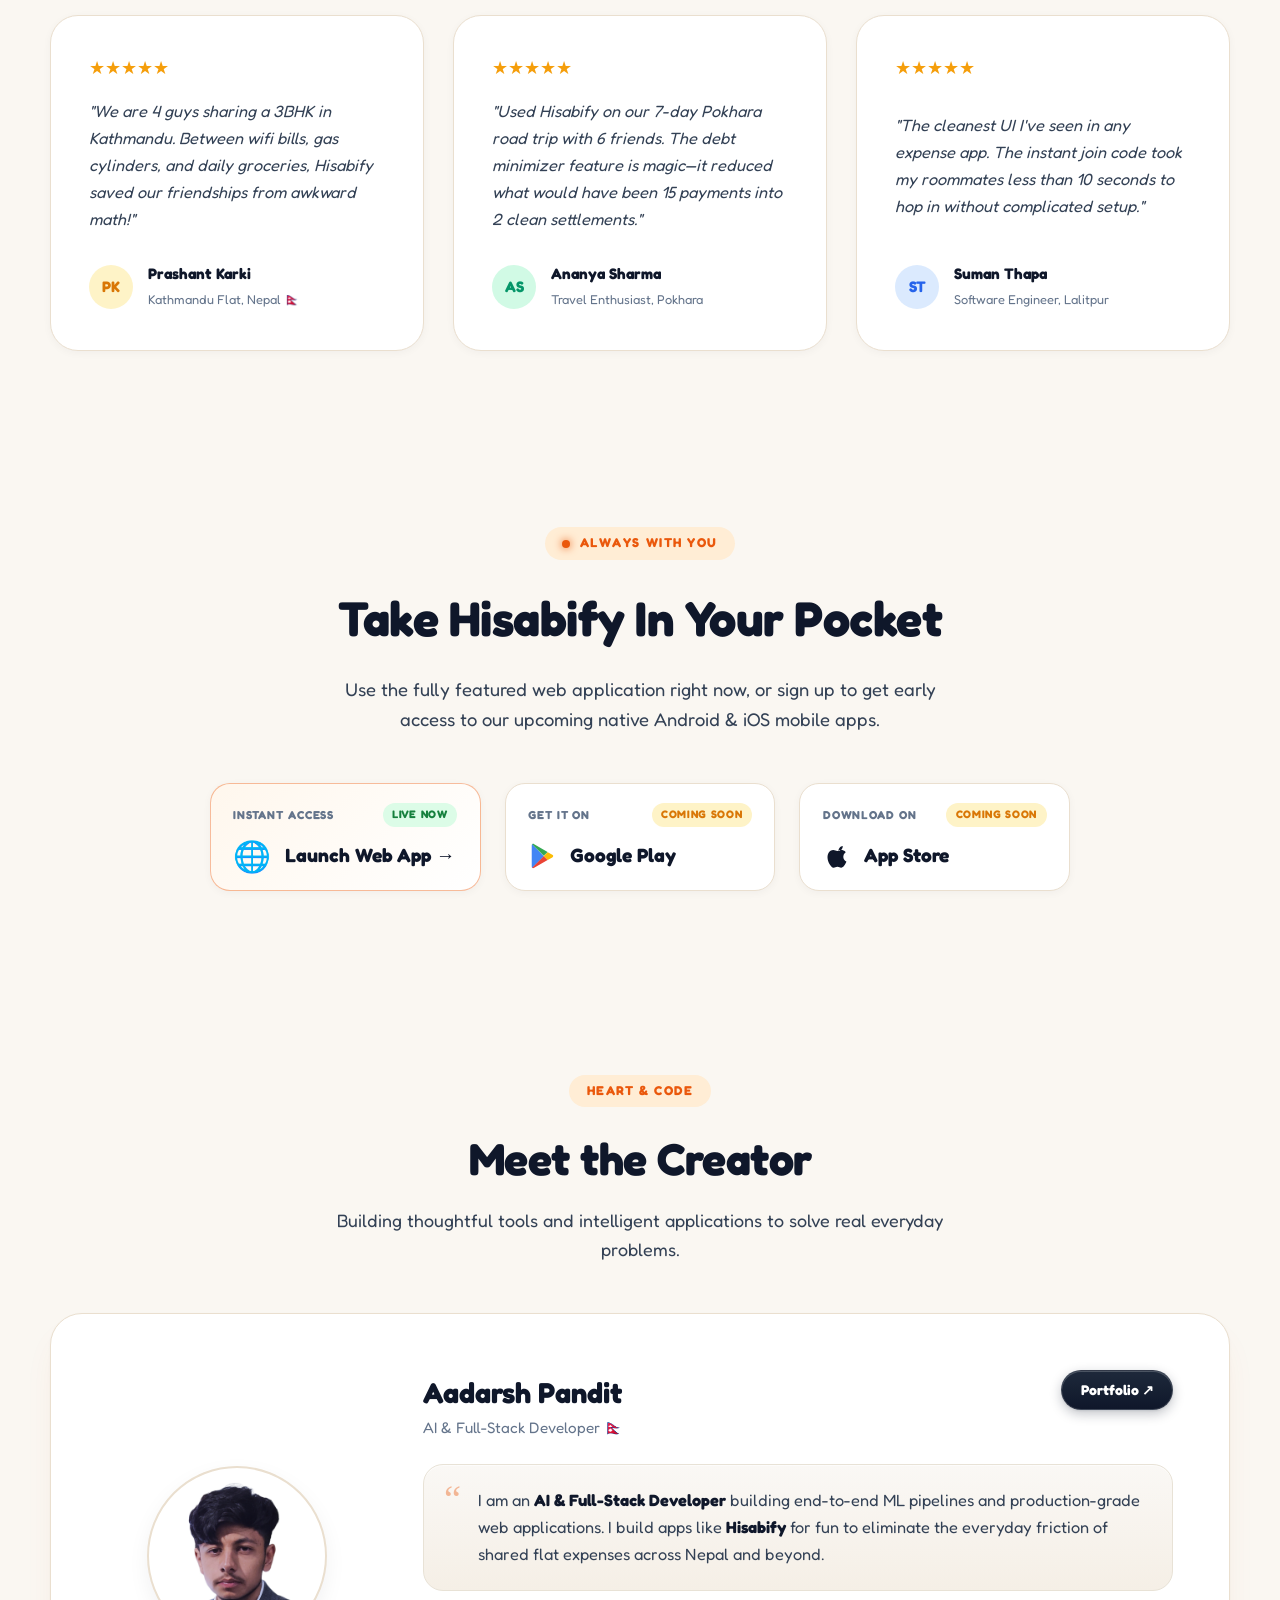
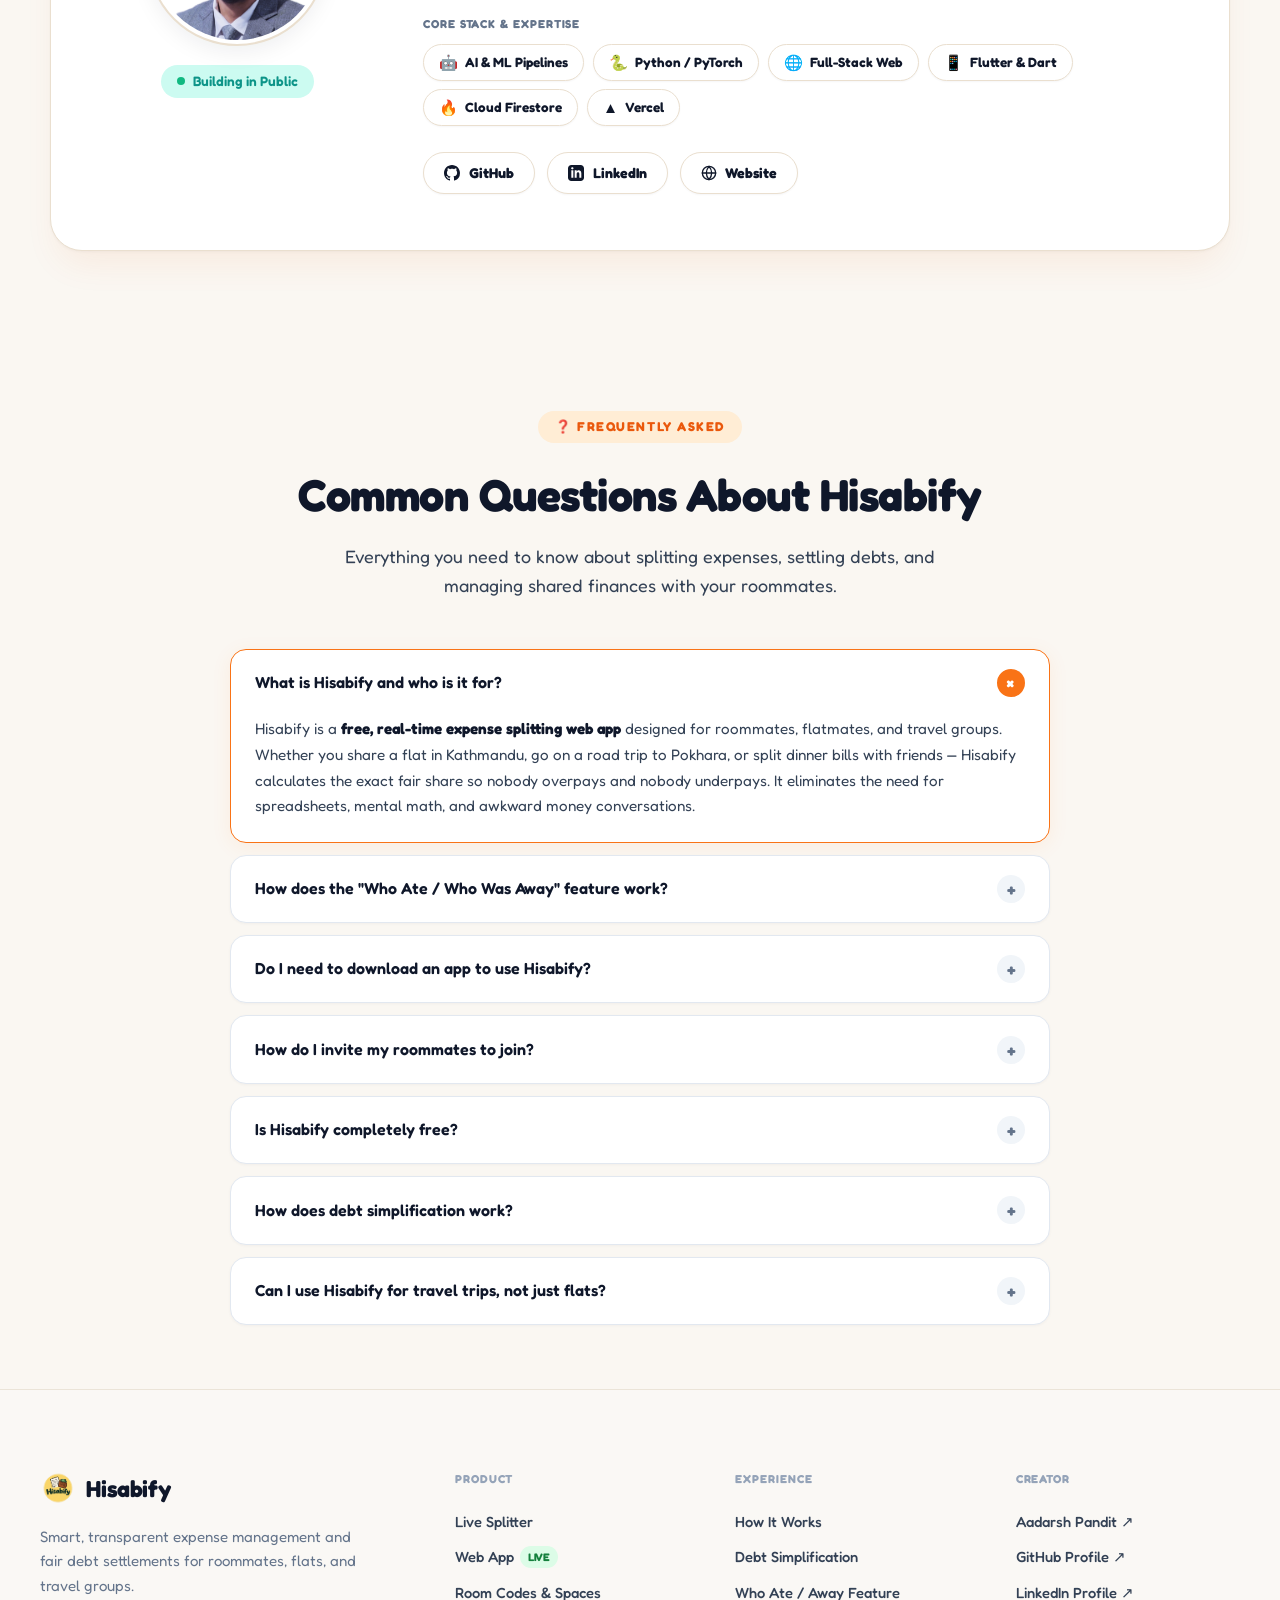
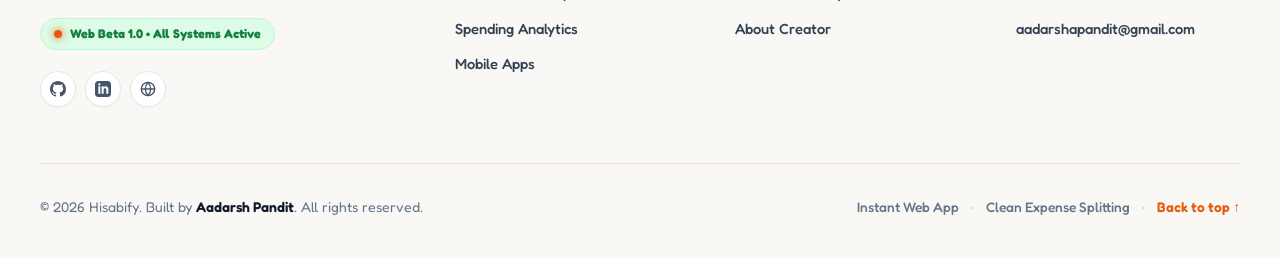
==== commit c0749883: "seo: security headers, cache rules, trailing slash, fix alternate link URL, sitemap anchor hints" ====
--- a/marketing_site/index.html
+++ b/marketing_site/index.html
@@ -7,15 +7,17 @@
     <!-- ═══════════════════════════════════════════════════════════ -->
     <!-- PRIMARY SEO: Title, Description, Keywords                  -->
     <!-- ═══════════════════════════════════════════════════════════ -->
-    <title>Hisabify — Split Expenses with Roommates & Friends | Free Expense Tracker for Flats & Travel Groups</title>
-    <meta name="description" content="Hisabify is a free, real-time expense splitting app for roommates, flatmates, and travel groups. Track shared bills, settle debts fairly, and eliminate awkward money conversations. Works on any device — no download required. Built in Nepal 🇳🇵.">
-    <meta name="keywords" content="expense splitter, split bills, roommate expense tracker, shared expenses app, flatmate bill split, expense manager Nepal, group expense tracker, split rent, hisabify, debt simplification, who ate feature, fair share calculator, travel expense split, flat expense manager, shared living expenses, roommate bill calculator, split groceries, settle debts, expense sharing app, bill splitting app Nepal">
+    <title>Hisabify — Split Expenses with Roommates & Friends | Free Bill Splitter for Flats, Travel Groups & Shared Living</title>
+    <meta name="description" content="Hisabify is a free, real-time expense splitting app for roommates, flatmates, and travel groups. Track shared bills, split rent & groceries fairly, settle debts with smart debt minimization, and use the unique 'Who Ate' feature to exclude absent roommates. No downloads — works on any browser. Built in Nepal 🇳🇵.">
+    <meta name="keywords" content="expense splitter, split bills, roommate expense tracker, shared expenses app, flatmate bill split, expense manager Nepal, group expense tracker, split rent, hisabify, debt simplification, who ate feature, fair share calculator, travel expense split, flat expense manager, shared living expenses, roommate bill calculator, split groceries, settle debts, expense sharing app, bill splitting app Nepal, hisab kitab, splitwise alternative Nepal, split dinner bill, shared flat finances, flat expense calculator, split bills online free, group expense tracker Nepal, roommate expense app, bill splitting app, settle debts roommates, who was away feature, debt minimization app, roommate money management, shared rent calculator, trip expense splitter Nepal, expense tracker for friends, college roommate expenses, hostel expense split">
     <meta name="author" content="Aadarsh Pandit">
     <meta name="robots" content="index, follow, max-image-preview:large, max-snippet:-1, max-video-preview:-1">
     <meta name="googlebot" content="index, follow">
     <link rel="canonical" href="https://hisabify.aadarshapandit.com.np/">
     <meta name="google-site-verification" content="google711731b9efa01e4a">
-    <meta name="google-site-verification" content="711731b9efa01e4a">
+
+    <!-- Cross-domain link to the web app -->
+    <link rel="alternate" href="https://app.hisabify.aadarshapandit.com.np/" title="Hisabify Web App">
 
     <!-- ═══════════════════════════════════════════════════════════ -->
     <!-- GEO & LOCALE TARGETING                                     -->
@@ -24,6 +26,8 @@
     <meta name="geo.placename" content="Kathmandu, Nepal">
     <meta name="language" content="English">
     <meta http-equiv="content-language" content="en">
+    <link rel="alternate" hreflang="en" href="https://hisabify.aadarshapandit.com.np/">
+    <link rel="alternate" hreflang="x-default" href="https://hisabify.aadarshapandit.com.np/">
 
     <!-- ═══════════════════════════════════════════════════════════ -->
     <!-- OPEN GRAPH (Facebook, LinkedIn, WhatsApp, Messenger)       -->
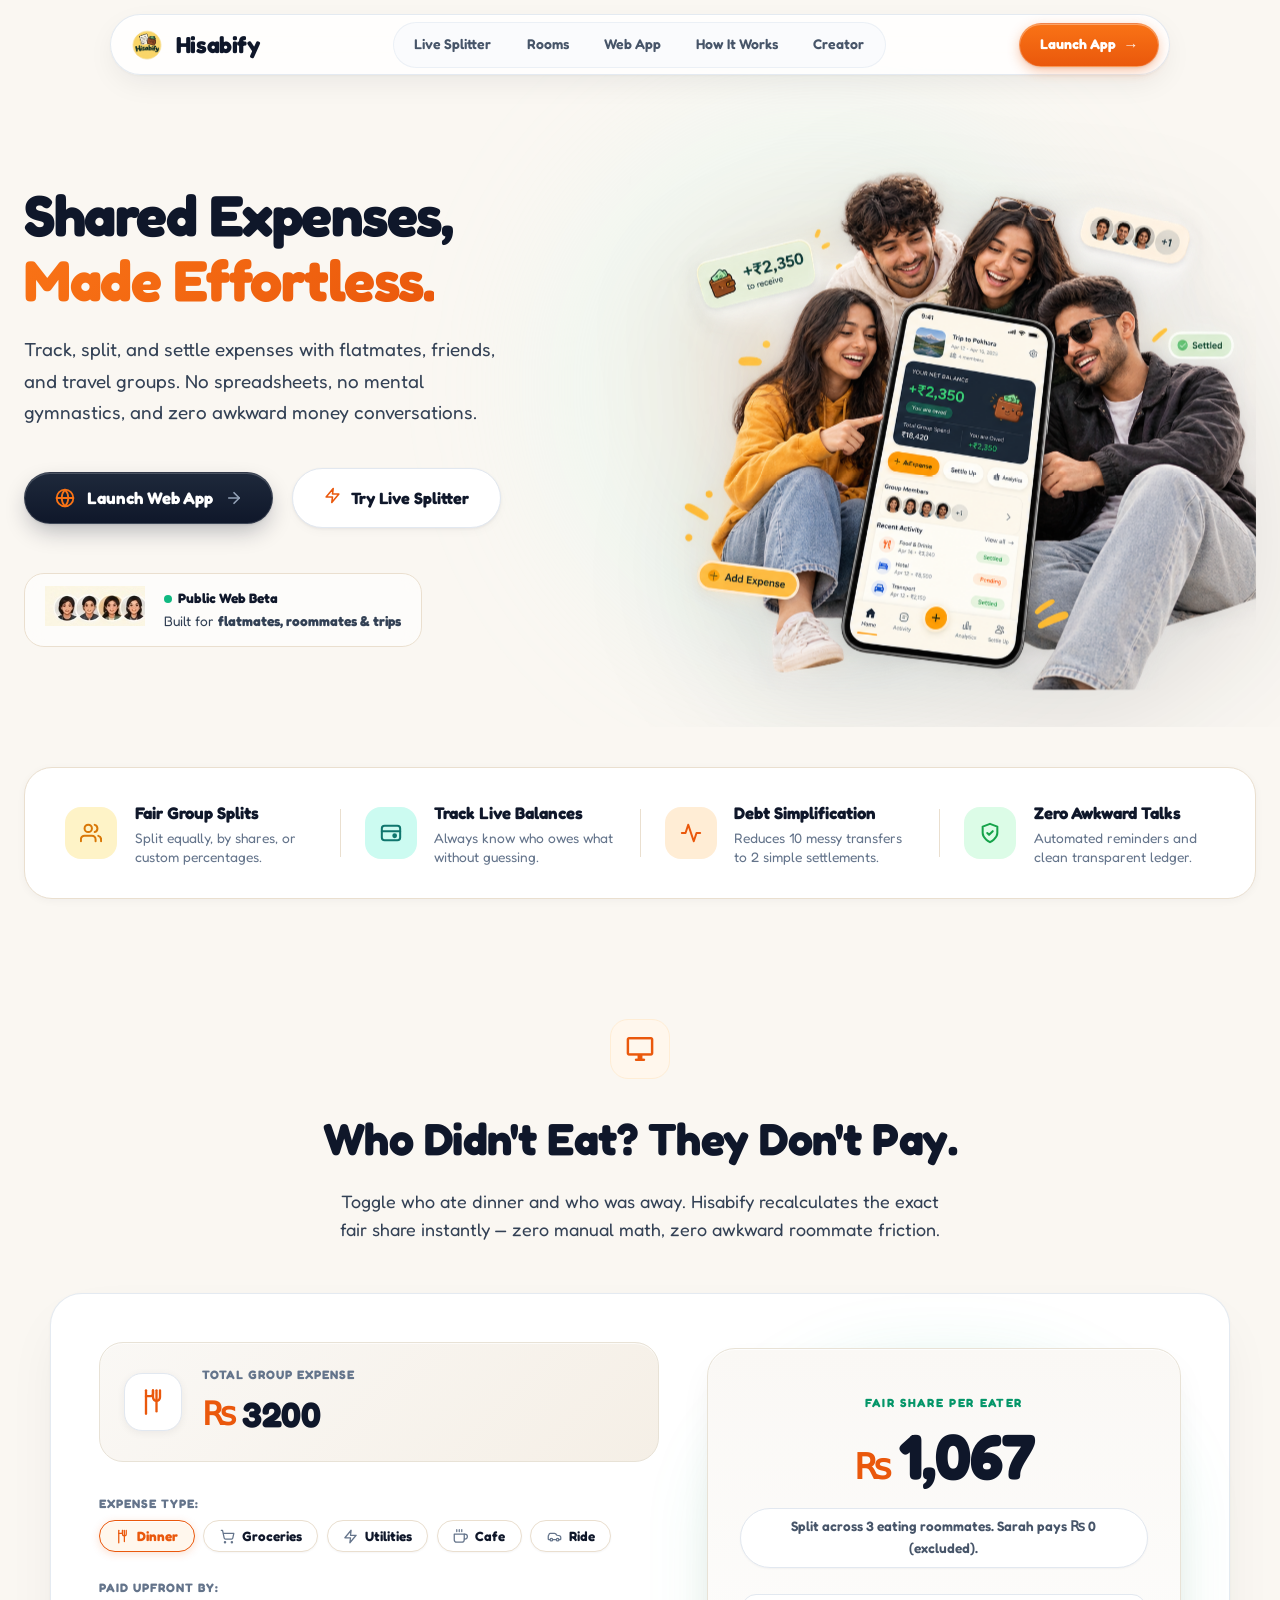
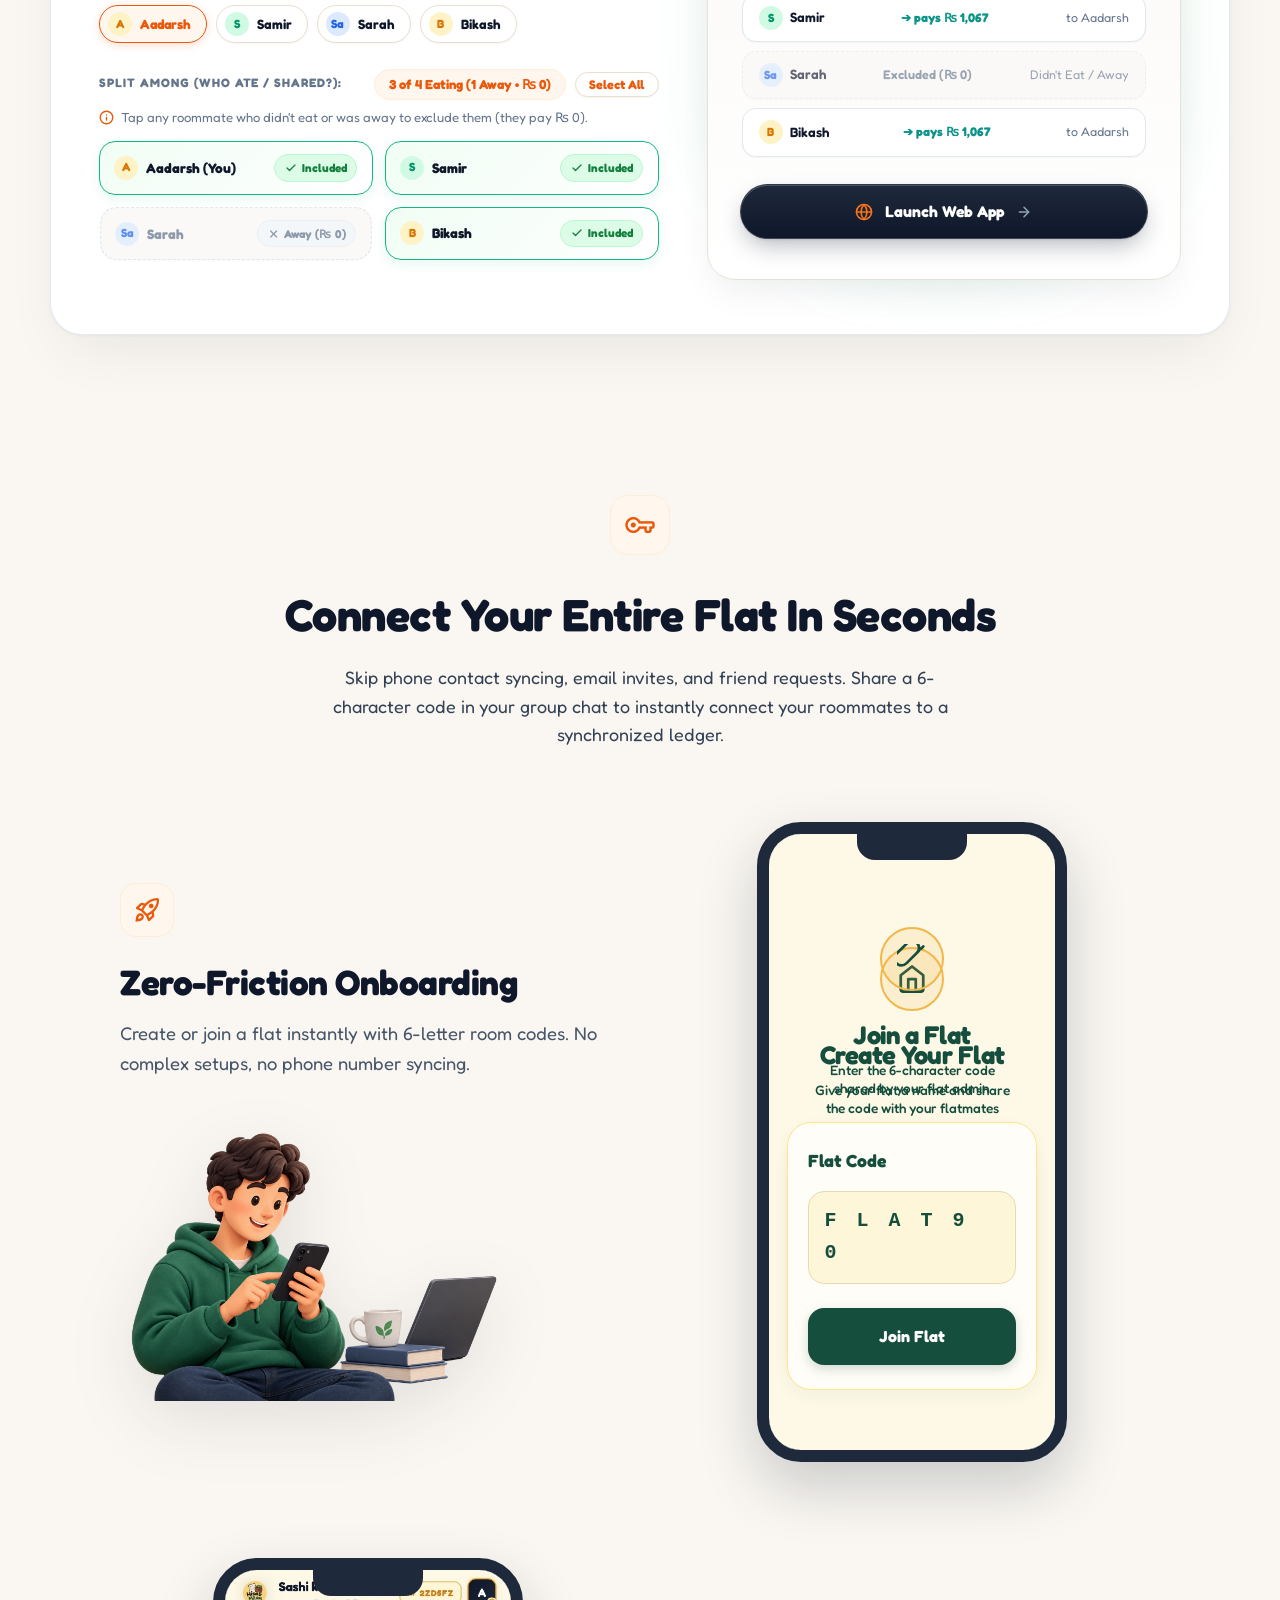
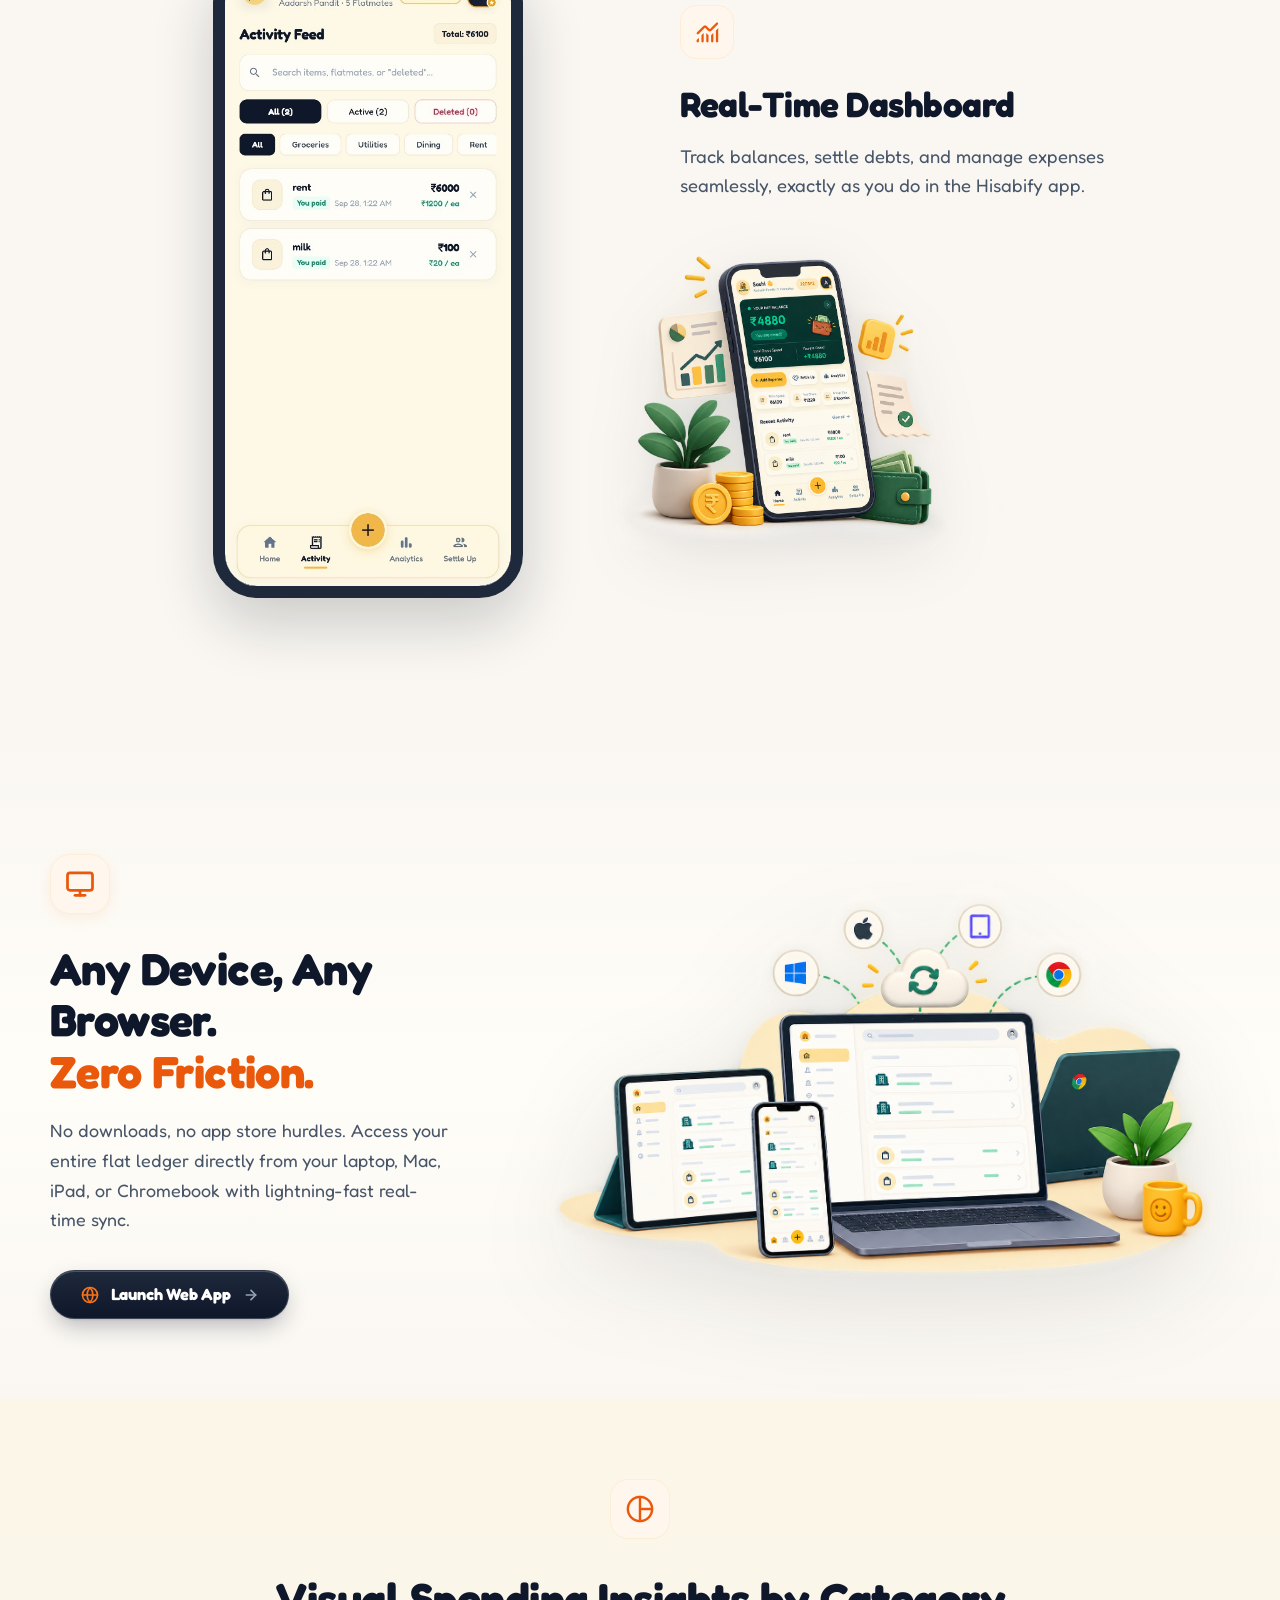
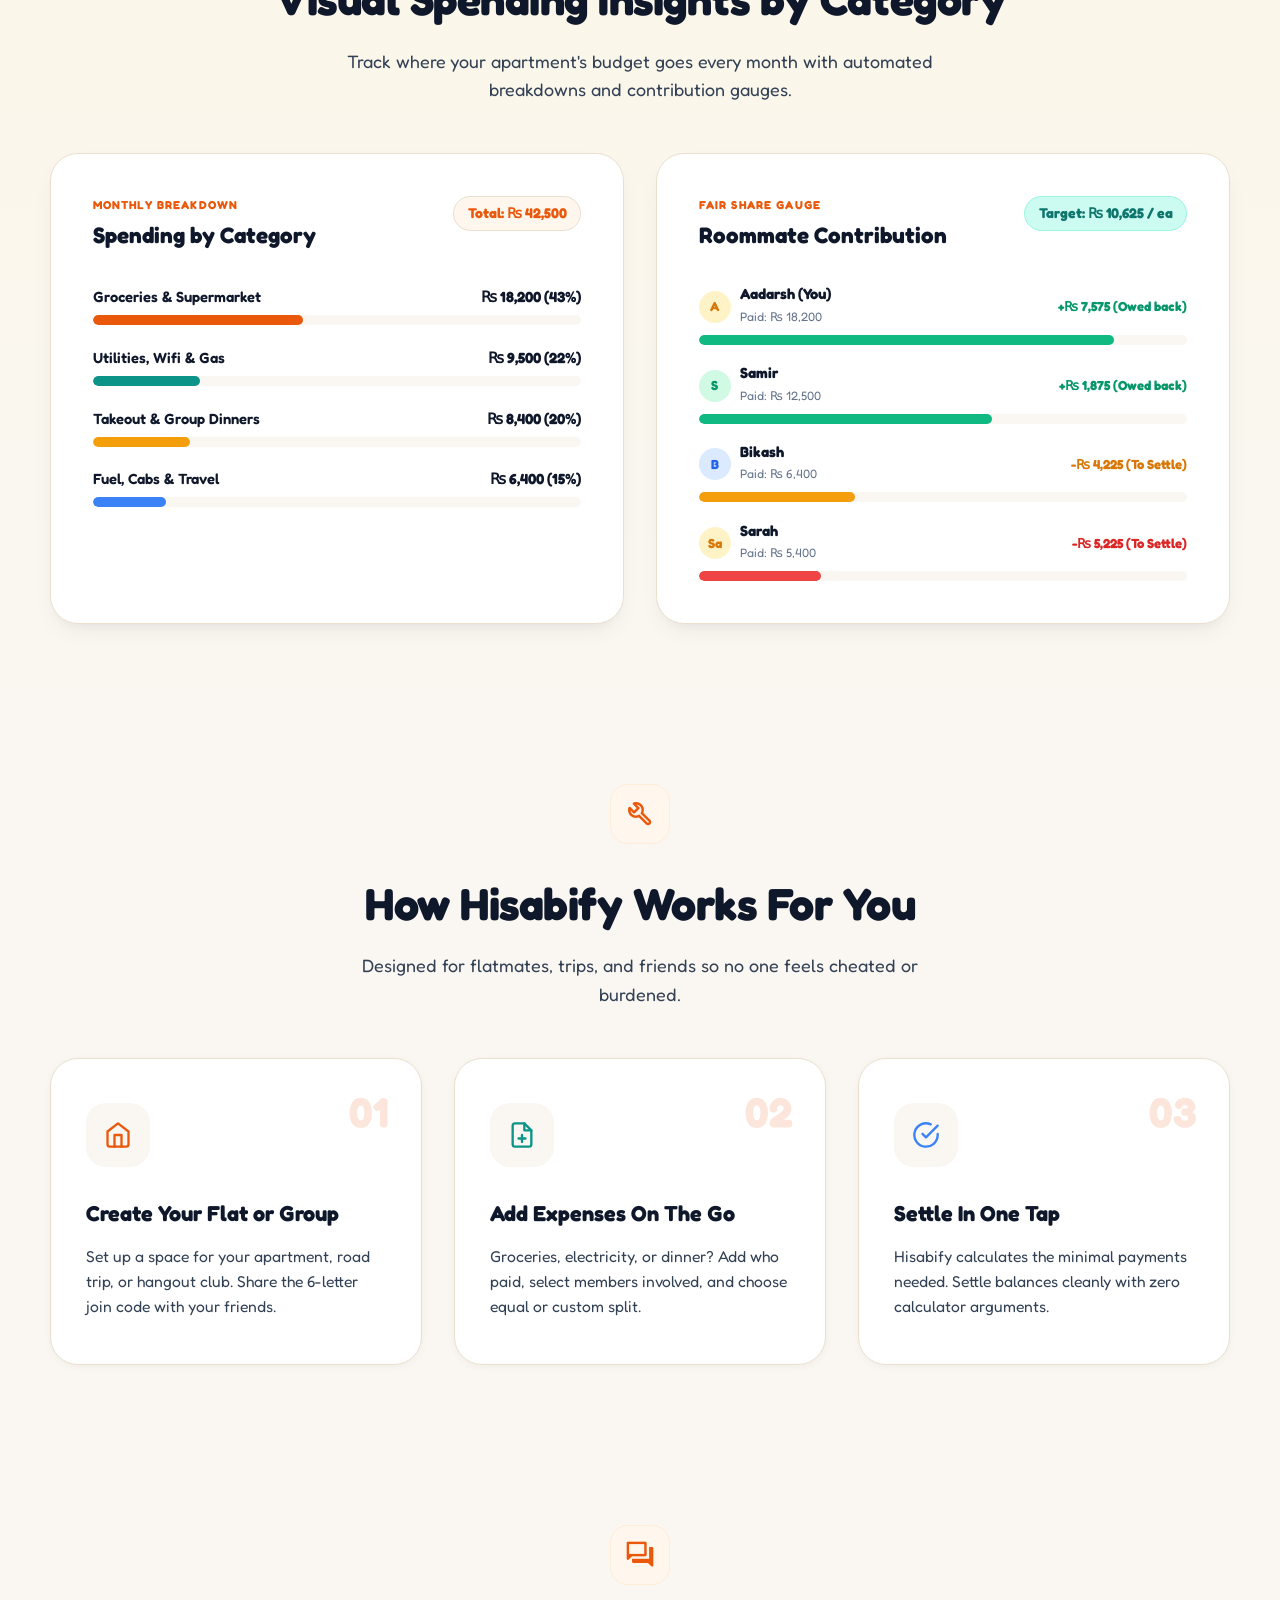
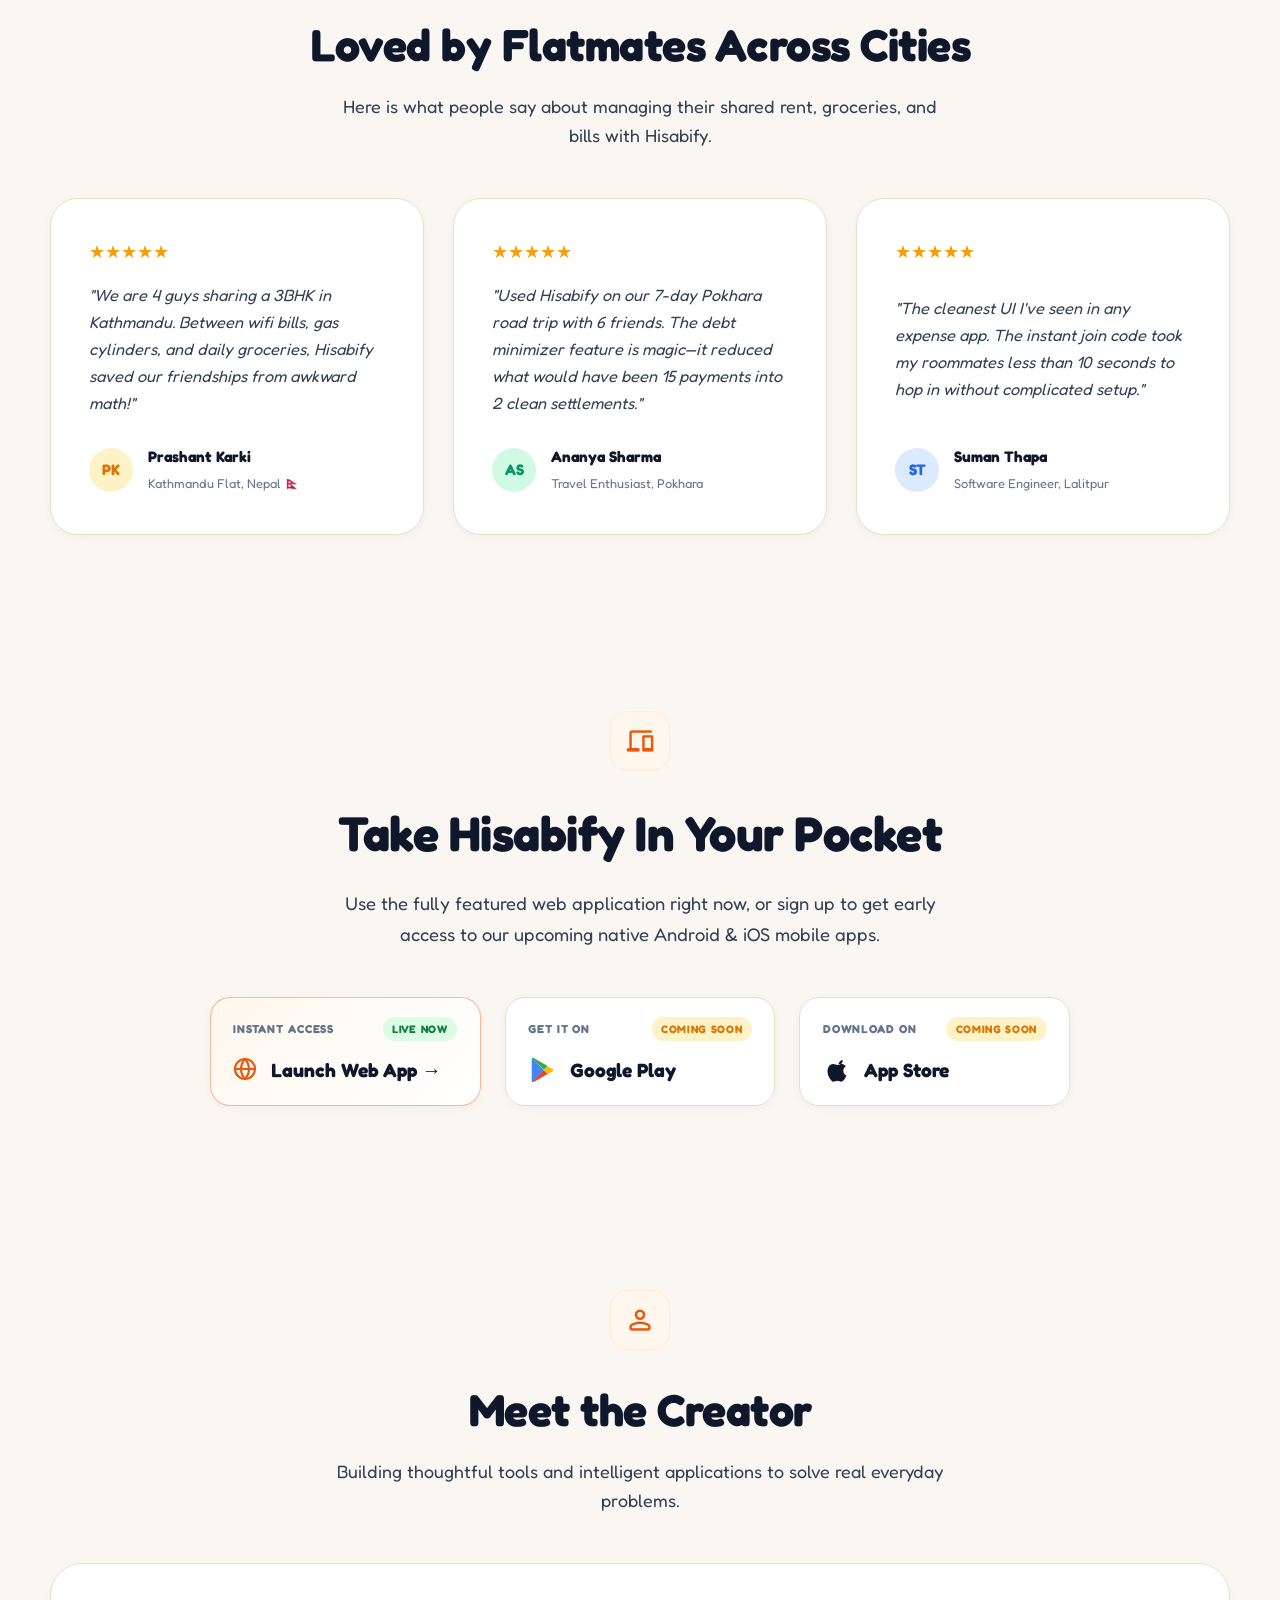
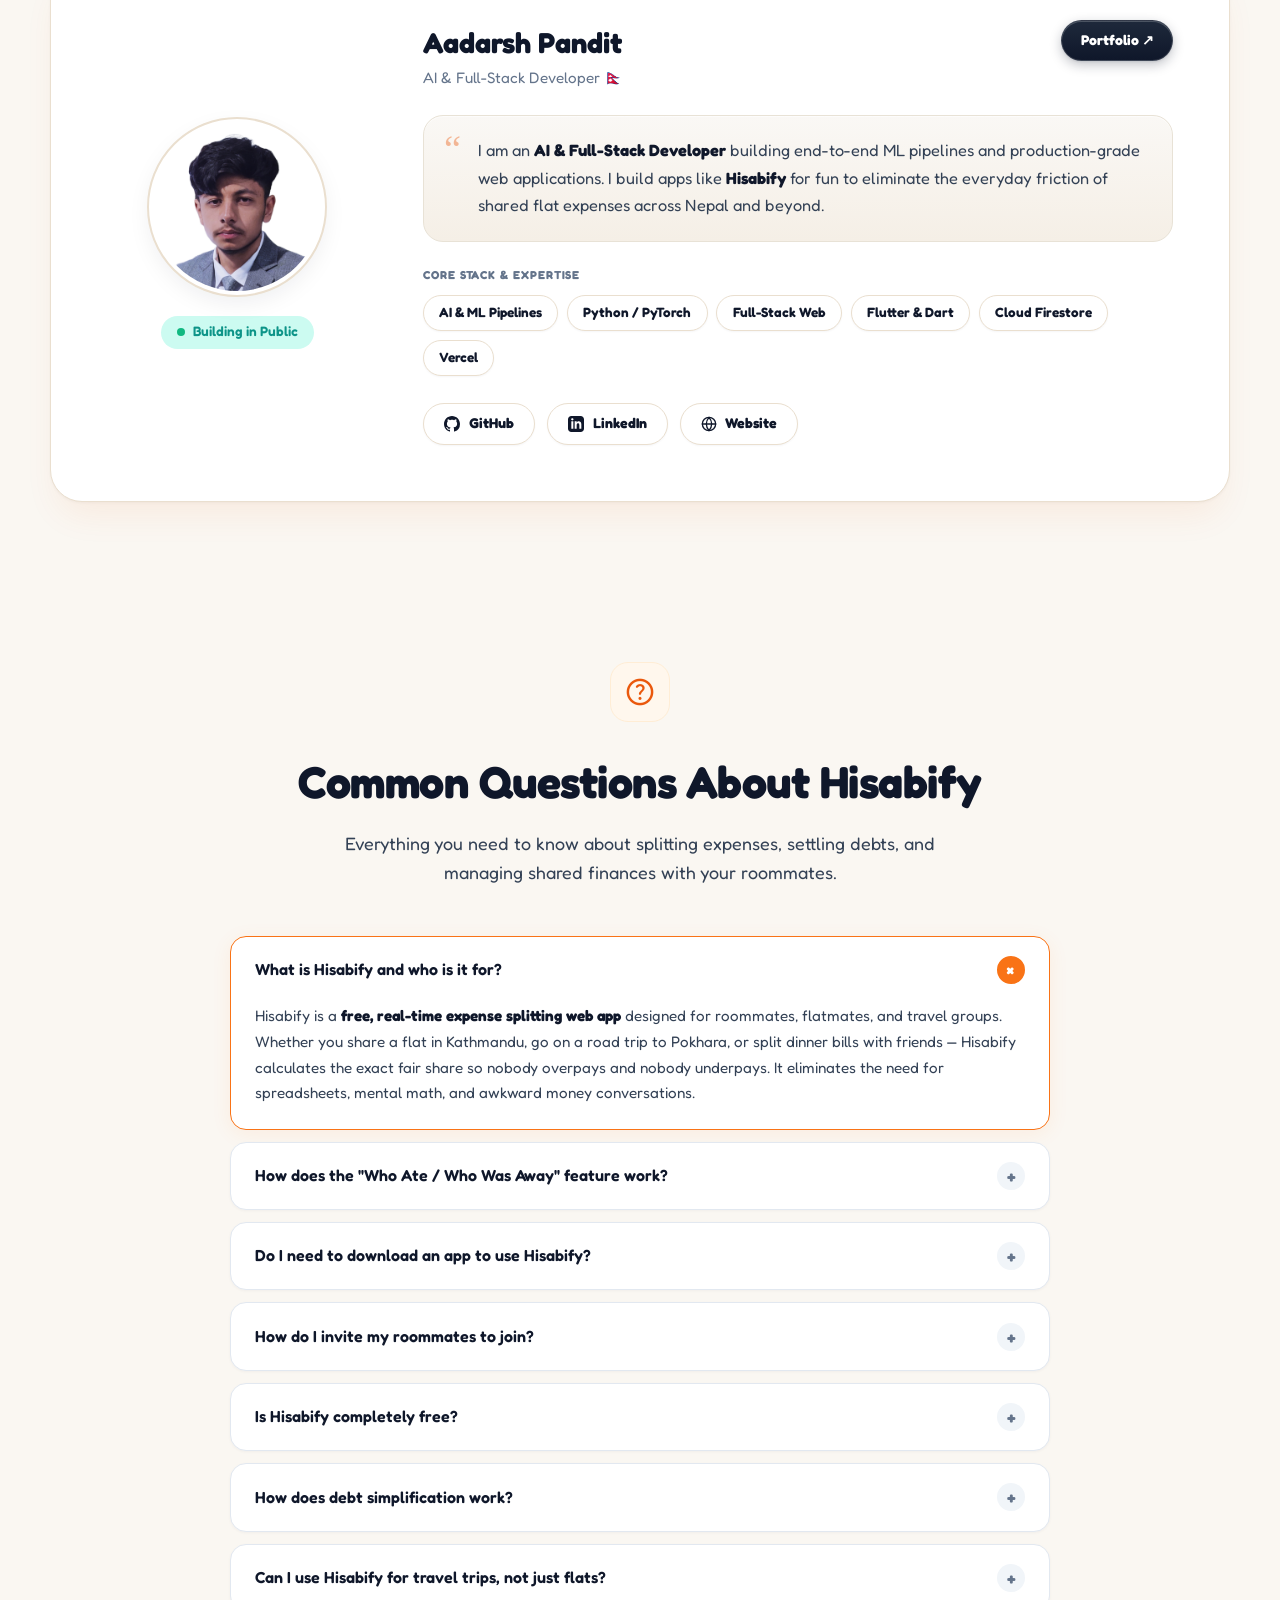
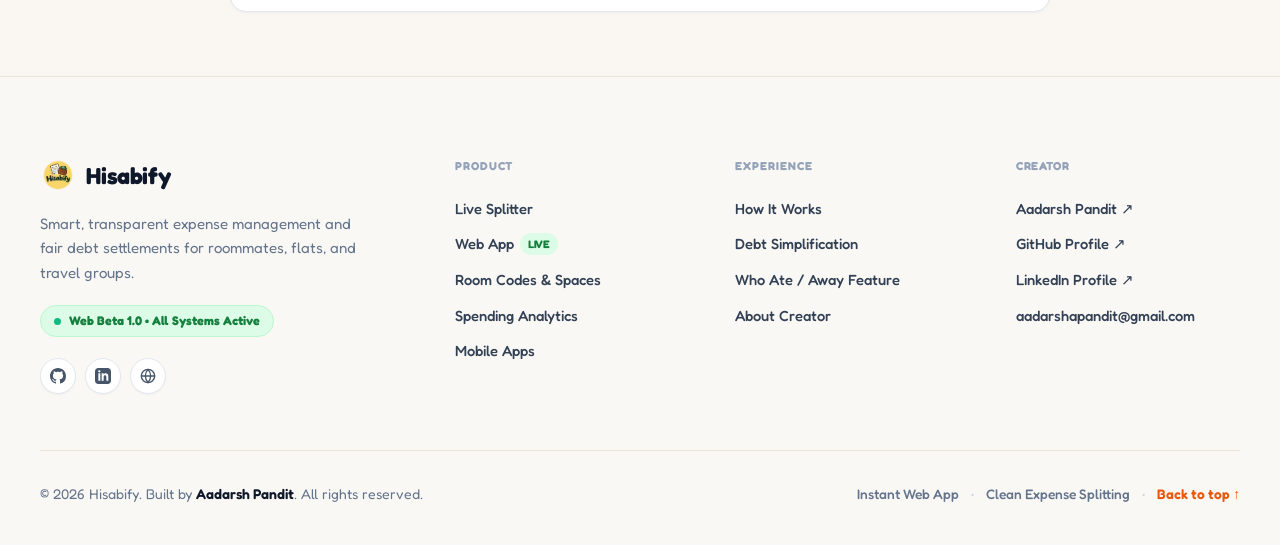
==== commit 1c215df1: "chore(marketing): redesign landing page badges and icons to non-AI style" ====
--- a/marketing_site/index.html
+++ b/marketing_site/index.html
@@ -7,7 +7,7 @@
     <!-- ═══════════════════════════════════════════════════════════ -->
     <!-- PRIMARY SEO: Title, Description, Keywords                  -->
     <!-- ═══════════════════════════════════════════════════════════ -->
-    <title>Hisabify — Split Expenses with Roommates & Friends | Free Bill Splitter for Flats, Travel Groups & Shared Living</title>
+    <title>Hisabify | Split Expenses with Roommates & Friends | Free Bill Splitter</title>
     <meta name="description" content="Hisabify is a free, real-time expense splitting app for roommates, flatmates, and travel groups. Track shared bills, split rent & groceries fairly, settle debts with smart debt minimization, and use the unique 'Who Ate' feature to exclude absent roommates. No downloads — works on any browser. Built in Nepal 🇳🇵.">
     <meta name="keywords" content="expense splitter, split bills, roommate expense tracker, shared expenses app, flatmate bill split, expense manager Nepal, group expense tracker, split rent, hisabify, debt simplification, who ate feature, fair share calculator, travel expense split, flat expense manager, shared living expenses, roommate bill calculator, split groceries, settle debts, expense sharing app, bill splitting app Nepal, hisab kitab, splitwise alternative Nepal, split dinner bill, shared flat finances, flat expense calculator, split bills online free, group expense tracker Nepal, roommate expense app, bill splitting app, settle debts roommates, who was away feature, debt minimization app, roommate money management, shared rent calculator, trip expense splitter Nepal, expense tracker for friends, college roommate expenses, hostel expense split">
     <meta name="author" content="Aadarsh Pandit">
@@ -34,7 +34,7 @@
     <!-- ═══════════════════════════════════════════════════════════ -->
     <meta property="og:type" content="website">
     <meta property="og:url" content="https://hisabify.aadarshapandit.com.np/">
-    <meta property="og:title" content="Hisabify — Split Expenses with Roommates & Friends Instantly">
+    <meta property="og:title" content="Hisabify | Split Expenses with Roommates & Friends Instantly">
     <meta property="og:description" content="Free real-time expense splitting for flatmates, travel groups, and friends. Track shared bills, settle debts fairly, and skip the awkward money talk. No downloads — works on any browser.">
     <meta property="og:image" content="https://hisabify.aadarshapandit.com.np/assets/hero_graphics.png">
     <meta property="og:image:width" content="1200">
@@ -47,7 +47,7 @@
     <!-- TWITTER CARD                                               -->
     <!-- ═══════════════════════════════════════════════════════════ -->
     <meta name="twitter:card" content="summary_large_image">
-    <meta name="twitter:title" content="Hisabify — Split Expenses with Roommates & Friends">
+    <meta name="twitter:title" content="Hisabify | Split Expenses with Roommates & Friends">
     <meta name="twitter:description" content="Track, split, and settle shared flat expenses with zero awkwardness. Free web app — no download required.">
     <meta name="twitter:image" content="https://hisabify.aadarshapandit.com.np/assets/hero_graphics.png">
     <meta name="twitter:image:alt" content="Hisabify expense splitting app for roommates and groups">
@@ -245,9 +245,9 @@
         <div class="hero-container">
             <!-- Left Hero Content -->
             <div class="hero-left">
-                <div class="hero-badge">
-                    <span class="pulse-dot"></span>
-                    <span>SIMPLE • FAIR • TOGETHER</span>
+                <div class="hero-badge" style="visibility: hidden;">
+                    <span class="badge-dot"></span>
+                    <span>Simple · Fair · Transparent</span>
                 </div>
 
                 <h1 class="hero-title">
@@ -277,7 +277,11 @@
                         </span>
                     </a>
                     <a href="#calculator" class="btn-cta-secondary">
-                        <span class="calc-icon">⚡</span>
+                        <span class="calc-icon">
+                            <svg viewBox="0 0 24 24" width="17" height="17" fill="none" stroke="#EA580C" stroke-width="2.2" stroke-linecap="round" stroke-linejoin="round">
+                                <polygon points="13 2 3 14 12 14 11 22 21 10 12 10 13 2"></polygon>
+                            </svg>
+                        </span>
                         <span>Try Live Splitter</span>
                     </a>
                 </div>
@@ -289,11 +293,11 @@
                     </div>
                     <div class="social-proof-info">
                         <div class="stars-row">
-                            <span class="pulse-dot" style="display: inline-block; width: 8px; height: 8px; background-color: #10B981; border-radius: 50%; box-shadow: 0 0 0 3px rgba(16, 185, 129, 0.2);"></span>
+                            <span class="pulse-dot" style="display: inline-block; width: 8px; height: 8px; background-color: #10B981; border-radius: 50%;"></span>
                             <strong class="rating-num" style="color: #0F172A; font-weight: 700; margin-left: 4px;">Public Web Beta</strong>
                         </div>
                         <p class="social-proof-text">
-                            Made with ❤️ for <strong>flatmates & friends</strong>
+                            Built for <strong>flatmates, roommates & trips</strong>
                         </p>
                     </div>
                 </div>
@@ -302,15 +306,21 @@
                     <div class="hero-mobile-phone-wrap">
                         <!-- Floating stat chips -->
                         <div class="hero-chip hero-chip--split">
-                            <span class="hero-chip-icon">✅</span>
-                            <span class="hero-chip-text">Split settled!</span>
+                            <span class="hero-chip-icon">
+                                <svg width="14" height="14" viewBox="0 0 24 24" fill="none" stroke="#10B981" stroke-width="2.5" stroke-linecap="round" stroke-linejoin="round"><polyline points="20 6 9 17 4 12"></polyline></svg>
+                            </span>
+                            <span class="hero-chip-text">Split settled</span>
                         </div>
                         <div class="hero-chip hero-chip--save">
-                            <span class="hero-chip-icon">💸</span>
-                            <span class="hero-chip-text">Saved ₨ 3,200</span>
+                            <span class="hero-chip-icon">
+                                <svg width="14" height="14" viewBox="0 0 24 24" fill="none" stroke="#EA580C" stroke-width="2.2" stroke-linecap="round" stroke-linejoin="round"><path d="M12 2v20M17 5H9.5a3.5 3.5 0 0 0 0 7h5a3.5 3.5 0 0 1 0 7H6"></path></svg>
+                            </span>
+                            <span class="hero-chip-text">₨ 3,200 settled</span>
                         </div>
                         <div class="hero-chip hero-chip--fair">
-                            <span class="hero-chip-icon">⚖️</span>
+                            <span class="hero-chip-icon">
+                                <svg width="14" height="14" viewBox="0 0 24 24" fill="none" stroke="#3B82F6" stroke-width="2.2" stroke-linecap="round" stroke-linejoin="round"><circle cx="12" cy="12" r="10"></circle><path d="M8 12h8"></path></svg>
+                            </span>
                             <span class="hero-chip-text">Fair share</span>
                         </div>
                         <!-- Phone mockup with live app slides -->
@@ -404,7 +414,9 @@
     <section class="interactive-calc-section" id="calculator">
         <div class="section-container">
             <div class="section-header">
-                <span class="section-badge">⚡ STANDOUT HISABIFY FEATURE</span>
+                <div class="section-icon-badge">
+                    <span class="material-symbols-rounded">desktop_windows</span>
+                </div>
                 <h2>Who Didn't Eat? They Don't Pay.</h2>
                 <p>Toggle who ate dinner and who was away. Hisabify recalculates the exact fair share instantly — zero manual math, zero awkward roommate friction.</p>
             </div>
@@ -414,9 +426,11 @@
                     <!-- Left: Playful Inputs -->
                     <div class="fun-inputs-col">
                         
-                        <!-- Header with dynamic reaction emoji -->
+                        <!-- Header with dynamic reaction icon -->
                         <div class="fun-bill-header">
-                            <div class="fun-emoji-bubble" id="billReactionEmoji">🍕</div>
+                            <div class="fun-emoji-bubble" id="billReactionEmoji">
+                                <svg viewBox="0 0 24 24" width="28" height="28" fill="none" stroke="currentColor" stroke-width="2" stroke-linecap="round" stroke-linejoin="round"><path d="M18 2v6a3 3 0 0 1-3 3 3 3 0 0 1-3-3V2"></path><path d="M15 2v18"></path><path d="M6 2v20"></path><path d="M6 7h4a2 2 0 0 0 2-2V2"></path></svg>
+                            </div>
                             <div class="fun-bill-title-block">
                                 <span class="fun-label">Total Group Expense</span>
                                 <div class="fun-amount-box">
@@ -430,11 +444,26 @@
                         <div class="fun-control-group category-select-group">
                             <span class="fun-label">Expense Type:</span>
                             <div class="category-pills-row">
-                                <button type="button" class="category-pill active" data-emoji="🍕" data-title="Dinner / Food">🍕 Dinner</button>
-                                <button type="button" class="category-pill" data-emoji="🛒" data-title="Flat Groceries">🛒 Groceries</button>
-                                <button type="button" class="category-pill" data-emoji="⚡" data-title="WiFi & Electricity">⚡ Utilities</button>
-                                <button type="button" class="category-pill" data-emoji="☕" data-title="Cafe & Snacks">☕ Cafe</button>
-                                <button type="button" class="category-pill" data-emoji="🚗" data-title="Cab / Taxi Ride">🚗 Ride</button>
+                                <button type="button" class="category-pill active" data-category="dinner" data-title="Dinner / Food">
+                                    <svg viewBox="0 0 24 24" width="15" height="15" fill="none" stroke="currentColor" stroke-width="2" stroke-linecap="round" stroke-linejoin="round"><path d="M18 2v6a3 3 0 0 1-3 3 3 3 0 0 1-3-3V2"></path><path d="M15 2v18"></path><path d="M6 2v20"></path><path d="M6 7h4a2 2 0 0 0 2-2V2"></path></svg>
+                                    <span>Dinner</span>
+                                </button>
+                                <button type="button" class="category-pill" data-category="groceries" data-title="Flat Groceries">
+                                    <svg viewBox="0 0 24 24" width="15" height="15" fill="none" stroke="currentColor" stroke-width="2" stroke-linecap="round" stroke-linejoin="round"><circle cx="8" cy="21" r="1"></circle><circle cx="19" cy="21" r="1"></circle><path d="M2.05 2.05h2l2.66 12.42a2 2 0 0 0 2 1.58h9.78a2 2 0 0 0 1.95-1.57l1.65-7.43H5.12"></path></svg>
+                                    <span>Groceries</span>
+                                </button>
+                                <button type="button" class="category-pill" data-category="utilities" data-title="WiFi & Electricity">
+                                    <svg viewBox="0 0 24 24" width="15" height="15" fill="none" stroke="currentColor" stroke-width="2" stroke-linecap="round" stroke-linejoin="round"><polygon points="13 2 3 14 12 14 11 22 21 10 12 10 13 2"></polygon></svg>
+                                    <span>Utilities</span>
+                                </button>
+                                <button type="button" class="category-pill" data-category="cafe" data-title="Cafe & Snacks">
+                                    <svg viewBox="0 0 24 24" width="15" height="15" fill="none" stroke="currentColor" stroke-width="2" stroke-linecap="round" stroke-linejoin="round"><path d="M18 8h1a4 4 0 0 1 0 8h-1"></path><path d="M2 8h16v9a4 4 0 0 1-4 4H6a4 4 0 0 1-4-4V8z"></path><line x1="6" y1="1" x2="6" y2="4"></line><line x1="10" y1="1" x2="10" y2="4"></line><line x1="14" y1="1" x2="14" y2="4"></line></svg>
+                                    <span>Cafe</span>
+                                </button>
+                                <button type="button" class="category-pill" data-category="ride" data-title="Cab / Taxi Ride">
+                                    <svg viewBox="0 0 24 24" width="15" height="15" fill="none" stroke="currentColor" stroke-width="2" stroke-linecap="round" stroke-linejoin="round"><path d="M19 17h2c.6 0 1-.4 1-1v-3c0-.9-.7-1.7-1.5-1.9C18.7 10.6 16 10 16 10s-1.3-1.4-2.2-2.3c-.5-.4-1.1-.7-1.8-.7H5c-.6 0-1.1.4-1.4.9l-1.4 2.9A3.7 3.7 0 0 0 2 12v4c0 .6.4 1 1 1h2"></path><circle cx="7" cy="17" r="2"></circle><path d="M9 17h6"></path><circle cx="17" cy="17" r="2"></circle></svg>
+                                    <span>Ride</span>
+                                </button>
                             </div>
                         </div>
 
@@ -455,7 +484,10 @@
                                     <button type="button" class="btn-micro-action" id="toggleAllEatersBtn">Select All</button>
                                 </div>
                             </div>
-                            <p class="eaters-hint-text">💡 Tap any roommate who didn't eat or was away to exclude them (they pay ₨ 0).</p>
+                            <p class="eaters-hint-text">
+                                <svg width="15" height="15" viewBox="0 0 24 24" fill="none" stroke="currentColor" stroke-width="2.2" stroke-linecap="round" stroke-linejoin="round"><circle cx="12" cy="12" r="10"></circle><line x1="12" y1="16" x2="12" y2="12"></line><line x1="12" y1="8" x2="12.01" y2="8"></line></svg>
+                                Tap any roommate who didn't eat or was away to exclude them (they pay ₨ 0).
+                            </p>
                             
                             <!-- Interactive Flatmate Eater Cards -->
                             <div class="fun-eaters-grid" id="eatersSelectGrid">
@@ -476,7 +508,7 @@
                                 <span class="fun-share-val" id="shareValue">1,067</span>
                             </div>
 
-                            <p class="fun-peace-tagline" id="peaceTagline">✨ 3 eating flatmates share equally. Sarah owes ₨ 0.</p>
+                            <p class="fun-peace-tagline" id="peaceTagline">3 participating flatmates share equally. Sarah pays ₨ 0 (away).</p>
 
                             <!-- Direct Settlement Cards -->
                             <div class="fun-settlement-flow" id="settlementFlowList">
@@ -512,7 +544,9 @@
     <section class="onboarding-spotlight-section" id="rooms">
         <div class="section-container">
             <div class="section-header">
-                <span class="section-badge">⚡ ZERO-FRICTION ONBOARDING</span>
+                <div class="section-icon-badge">
+                    <span class="material-symbols-rounded">vpn_key</span>
+                </div>
                 <h2>Connect Your Entire Flat In Seconds</h2>
                 <p>Skip phone contact syncing, email invites, and friend requests. Share a 6-character code in your group chat to instantly connect your roommates to a synchronized ledger.</p>
             </div>
@@ -538,7 +572,7 @@
                                     <!-- View 1: Create a Flat -->
                                     <div class="screen-view view-create">
                                         <div class="app-icon-circle">
-                                            <span class="app-icon">🏢</span>
+                                            <svg viewBox="0 0 24 24" width="30" height="30" fill="none" stroke="#164E3D" stroke-width="2.2" stroke-linecap="round" stroke-linejoin="round"><path d="M3 9l9-7 9 7v11a2 2 0 0 1-2 2H5a2 2 0 0 1-2-2z"></path><polyline points="9 22 9 12 15 12 15 22"></polyline></svg>
                                         </div>
                                         <div class="app-header-texts">
                                             <div class="app-title">Create Your Flat</div>
@@ -547,7 +581,7 @@
                                         <div class="app-card">
                                             <div class="app-card-title">Flat Name</div>
                                             <div class="app-input-mock">
-                                                <span class="app-input-icon">🏢</span>
+                                                <svg viewBox="0 0 24 24" width="18" height="18" fill="none" stroke="#164E3D" stroke-width="2" stroke-linecap="round" stroke-linejoin="round"><path d="M3 9l9-7 9 7v11a2 2 0 0 1-2 2H5a2 2 0 0 1-2-2z"></path><polyline points="9 22 9 12 15 12 15 22"></polyline></svg>
                                                 <span class="app-input-text">B-Tech AI Flat</span>
                                             </div>
                                             <div class="app-btn-mock">
@@ -559,7 +593,7 @@
                                     <!-- View 2: Join a Flat -->
                                     <div class="screen-view view-join">
                                         <div class="app-icon-circle">
-                                            <span class="app-icon">🔑</span>
+                                            <svg viewBox="0 0 24 24" width="30" height="30" fill="none" stroke="#164E3D" stroke-width="2.2" stroke-linecap="round" stroke-linejoin="round"><path d="M21 2l-2 2m-1.5 1.5L16 7m-1.5 1.5L13 10m-1.5 1.5l-4 4a5.5 5.5 0 1 1-7.78-7.78l8.49-8.49a5.5 5.5 0 0 1 7.78 7.78z"></path></svg>
                                         </div>
                                         <div class="app-header-texts">
                                             <div class="app-title">Join a Flat</div>
@@ -669,7 +703,9 @@
     <section class="analytics-showcase-section" id="analytics">
         <div class="section-container">
             <div class="section-header">
-                <span class="section-badge">📊 IN-APP ANALYTICS</span>
+                <div class="section-icon-badge">
+                    <span class="material-symbols-rounded">pie_chart</span>
+                </div>
                 <h2>Visual Spending Insights by Category</h2>
                 <p>Track where your apartment's budget goes every month with automated breakdowns and contribution gauges.</p>
             </div>
@@ -688,7 +724,7 @@
                     <div class="category-bars-list">
                         <div class="cat-bar-item">
                             <div class="cat-bar-label">
-                                <span>🛒 Groceries & Supermarket</span>
+                                <span>Groceries & Supermarket</span>
                                 <strong>₨ 18,200 (43%)</strong>
                             </div>
                             <div class="bar-track"><div class="bar-fill" style="width: 43%; background: #EA580C;"></div></div>
@@ -696,7 +732,7 @@
 
                         <div class="cat-bar-item">
                             <div class="cat-bar-label">
-                                <span>💡 Utilities, Wifi & Gas</span>
+                                <span>Utilities, Wifi & Gas</span>
                                 <strong>₨ 9,500 (22%)</strong>
                             </div>
                             <div class="bar-track"><div class="bar-fill" style="width: 22%; background: #0D9488;"></div></div>
@@ -704,7 +740,7 @@
 
                         <div class="cat-bar-item">
                             <div class="cat-bar-label">
-                                <span>🍕 Takeout & Group Dinners</span>
+                                <span>Takeout & Group Dinners</span>
                                 <strong>₨ 8,400 (20%)</strong>
                             </div>
                             <div class="bar-track"><div class="bar-fill" style="width: 20%; background: #F59E0B;"></div></div>
@@ -712,7 +748,7 @@
 
                         <div class="cat-bar-item">
                             <div class="cat-bar-label">
-                                <span>🚗 Fuel, Cabs & Travel</span>
+                                <span>Fuel, Cabs & Travel</span>
                                 <strong>₨ 6,400 (15%)</strong>
                             </div>
                             <div class="bar-track"><div class="bar-fill" style="width: 15%; background: #3B82F6;"></div></div>
@@ -796,7 +832,9 @@
     <section class="how-it-works-section" id="how-it-works">
         <div class="section-container">
             <div class="section-header">
-                <span class="section-badge">EFFORTLESS 3 STEPS</span>
+                <div class="section-icon-badge">
+                    <span class="material-symbols-rounded">build</span>
+                </div>
                 <h2>How Hisabify Works For You</h2>
                 <p>Designed for flatmates, trips, and friends so no one feels cheated or burdened.</p>
             </div>
@@ -804,21 +842,27 @@
             <div class="steps-grid">
                 <div class="step-card">
                     <div class="step-number">01</div>
-                    <div class="step-icon-circle">🏠</div>
+                    <div class="step-icon-circle">
+                        <svg viewBox="0 0 24 24" width="28" height="28" fill="none" stroke="#EA580C" stroke-width="2" stroke-linecap="round" stroke-linejoin="round"><path d="M3 9l9-7 9 7v11a2 2 0 0 1-2 2H5a2 2 0 0 1-2-2z"></path><polyline points="9 22 9 12 15 12 15 22"></polyline></svg>
+                    </div>
                     <h3>Create Your Flat or Group</h3>
                     <p>Set up a space for your apartment, road trip, or hangout club. Share the 6-letter join code with your friends.</p>
                 </div>
 
                 <div class="step-card">
                     <div class="step-number">02</div>
-                    <div class="step-icon-circle">📝</div>
+                    <div class="step-icon-circle">
+                        <svg viewBox="0 0 24 24" width="28" height="28" fill="none" stroke="#0D9488" stroke-width="2" stroke-linecap="round" stroke-linejoin="round"><path d="M14 2H6a2 2 0 0 0-2 2v16a2 2 0 0 0 2 2h12a2 2 0 0 0 2-2V8z"></path><polyline points="14 2 14 8 20 8"></polyline><line x1="12" y1="18" x2="12" y2="12"></line><line x1="9" y1="15" x2="15" y2="15"></line></svg>
+                    </div>
                     <h3>Add Expenses On The Go</h3>
                     <p>Groceries, electricity, or dinner? Add who paid, select members involved, and choose equal or custom split.</p>
                 </div>
 
                 <div class="step-card">
                     <div class="step-number">03</div>
-                    <div class="step-icon-circle">🤝</div>
+                    <div class="step-icon-circle">
+                        <svg viewBox="0 0 24 24" width="28" height="28" fill="none" stroke="#3B82F6" stroke-width="2" stroke-linecap="round" stroke-linejoin="round"><path d="M22 11.08V12a10 10 0 1 1-5.93-9.14"></path><polyline points="22 4 12 14.01 9 11.01"></polyline></svg>
+                    </div>
                     <h3>Settle In One Tap</h3>
                     <p>Hisabify calculates the minimal payments needed. Settle balances cleanly with zero calculator arguments.</p>
                 </div>
@@ -830,7 +874,9 @@
     <section class="testimonials-section">
         <div class="section-container">
             <div class="section-header">
-                <span class="section-badge">REAL EXPERIENCES</span>
+                <div class="section-icon-badge">
+                    <span class="material-symbols-rounded">forum</span>
+                </div>
                 <h2>Loved by Flatmates Across Cities</h2>
                 <p>Here is what people say about managing their shared rent, groceries, and bills with Hisabify.</p>
             </div>
@@ -879,9 +925,9 @@
     <section class="download-section" id="download">
         <div class="section-container">
             <div class="download-content">
-                <span class="launch-pill">
-                    <span class="pulse-dot"></span> ALWAYS WITH YOU
-                </span>
+                <div class="section-icon-badge">
+                    <span class="material-symbols-rounded">devices</span>
+                </div>
                 <h2>Take Hisabify In Your Pocket</h2>
                 <p class="download-desc">
                     Use the fully featured web application right now, or sign up to get early access to our upcoming native Android & iOS mobile apps.
@@ -895,7 +941,9 @@
                             <span class="badge-status-tag live-tag">LIVE NOW</span>
                         </div>
                         <div class="badge-card-main">
-                            <div class="web-icon">🌐</div>
+                            <div class="web-icon">
+                                <svg viewBox="0 0 24 24" width="24" height="24" fill="none" stroke="#EA580C" stroke-width="2.2" stroke-linecap="round" stroke-linejoin="round"><circle cx="12" cy="12" r="10"></circle><line x1="2" y1="12" x2="22" y2="12"></line><path d="M12 2a15.3 15.3 0 0 1 4 10 15.3 15.3 0 0 1-4 10 15.3 15.3 0 0 1-4-10 15.3 15.3 0 0 1 4-10z"></path></svg>
+                            </div>
                             <span class="maintext">Launch Web App →</span>
                         </div>
                     </a>
@@ -937,7 +985,9 @@
     <section class="developer-section" id="developer">
         <div class="section-container">
             <div class="section-header">
-                <span class="section-badge">HEART & CODE</span>
+                <div class="section-icon-badge">
+                    <span class="material-symbols-rounded">person</span>
+                </div>
                 <h2>Meet the Creator</h2>
                 <p>Building thoughtful tools and intelligent applications to solve real everyday problems.</p>
             </div>
@@ -975,12 +1025,12 @@
                     <div class="dev-tech-wrapper">
                         <span class="dev-sub-label">CORE STACK & EXPERTISE</span>
                         <div class="tech-stack-row">
-                            <span class="tech-chip"><span class="chip-icon">🤖</span> AI & ML Pipelines</span>
-                            <span class="tech-chip"><span class="chip-icon">🐍</span> Python / PyTorch</span>
-                            <span class="tech-chip"><span class="chip-icon">🌐</span> Full-Stack Web</span>
-                            <span class="tech-chip"><span class="chip-icon">📱</span> Flutter & Dart</span>
-                            <span class="tech-chip"><span class="chip-icon">🔥</span> Cloud Firestore</span>
-                            <span class="tech-chip"><span class="chip-icon">▲</span> Vercel</span>
+                            <span class="tech-chip">AI & ML Pipelines</span>
+                            <span class="tech-chip">Python / PyTorch</span>
+                            <span class="tech-chip">Full-Stack Web</span>
+                            <span class="tech-chip">Flutter & Dart</span>
+                            <span class="tech-chip">Cloud Firestore</span>
+                            <span class="tech-chip">Vercel</span>
                         </div>
                     </div>
 
@@ -1016,7 +1066,9 @@
     <section class="faq-section" id="faq">
         <div class="section-container">
             <div class="section-header">
-                <span class="section-badge">❓ FREQUENTLY ASKED</span>
+                <div class="section-icon-badge">
+                    <span class="material-symbols-rounded">help</span>
+                </div>
                 <h2>Common Questions About Hisabify</h2>
                 <p>Everything you need to know about splitting expenses, settling debts, and managing shared finances with your roommates.</p>
             </div>
@@ -1197,14 +1249,22 @@
         const friendsData = [
             { id: 'aadarsh', name: 'Aadarsh (You)', avatar: 'A', color: 'bg-amber', ate: true },
             { id: 'samir', name: 'Samir', avatar: 'S', color: 'bg-green', ate: true },
-            { id: 'sarah', name: 'Sarah', avatar: 'Sa', color: 'bg-blue', ate: false }, // Demonstrates Away/Didn't Eat right away!
+            { id: 'sarah', name: 'Sarah', avatar: 'Sa', color: 'bg-blue', ate: false },
             { id: 'bikash', name: 'Bikash', avatar: 'B', color: 'bg-amber', ate: true }
         ];
 
         let currentPayerId = 'aadarsh';
         let currentCurrency = '₨';
-        let selectedCategoryTitle = '🍕 Dinner / Food';
-        let selectedCategoryEmoji = '🍕';
+        let selectedCategoryKey = 'dinner';
+        let selectedCategoryTitle = 'Dinner / Food';
+
+        const categoryIcons = {
+            dinner: '<svg viewBox="0 0 24 24" width="28" height="28" fill="none" stroke="currentColor" stroke-width="2" stroke-linecap="round" stroke-linejoin="round"><path d="M18 2v6a3 3 0 0 1-3 3 3 3 0 0 1-3-3V2"></path><path d="M15 2v18"></path><path d="M6 2v20"></path><path d="M6 7h4a2 2 0 0 0 2-2V2"></path></svg>',
+            groceries: '<svg viewBox="0 0 24 24" width="28" height="28" fill="none" stroke="currentColor" stroke-width="2" stroke-linecap="round" stroke-linejoin="round"><circle cx="8" cy="21" r="1"></circle><circle cx="19" cy="21" r="1"></circle><path d="M2.05 2.05h2l2.66 12.42a2 2 0 0 0 2 1.58h9.78a2 2 0 0 0 1.95-1.57l1.65-7.43H5.12"></path></svg>',
+            utilities: '<svg viewBox="0 0 24 24" width="28" height="28" fill="none" stroke="currentColor" stroke-width="2" stroke-linecap="round" stroke-linejoin="round"><polygon points="13 2 3 14 12 14 11 22 21 10 12 10 13 2"></polygon></svg>',
+            cafe: '<svg viewBox="0 0 24 24" width="28" height="28" fill="none" stroke="currentColor" stroke-width="2" stroke-linecap="round" stroke-linejoin="round"><path d="M18 8h1a4 4 0 0 1 0 8h-1"></path><path d="M2 8h16v9a4 4 0 0 1-4 4H6a4 4 0 0 1-4-4V8z"></path><line x1="6" y1="1" x2="6" y2="4"></line><line x1="10" y1="1" x2="10" y2="4"></line><line x1="14" y1="1" x2="14" y2="4"></line></svg>',
+            ride: '<svg viewBox="0 0 24 24" width="28" height="28" fill="none" stroke="currentColor" stroke-width="2" stroke-linecap="round" stroke-linejoin="round"><path d="M19 17h2c.6 0 1-.4 1-1v-3c0-.9-.7-1.7-1.5-1.9C18.7 10.6 16 10 16 10s-1.3-1.4-2.2-2.3c-.5-.4-1.1-.7-1.8-.7H5c-.6 0-1.1.4-1.4.9l-1.4 2.9A3.7 3.7 0 0 0 2 12v4c0 .6.4 1 1 1h2"></path><circle cx="7" cy="17" r="2"></circle><path d="M9 17h6"></path><circle cx="17" cy="17" r="2"></circle></svg>'
+        };
 
         // DOM elements
         const billInput = document.getElementById('billAmount');
@@ -1219,9 +1279,9 @@
         const settlementFlowList = document.getElementById('settlementFlowList');
         const billReactionEmoji = document.getElementById('billReactionEmoji');
 
-        function updateEmoji(amount) {
-            if (billReactionEmoji) {
-                billReactionEmoji.textContent = selectedCategoryEmoji;
+        function updateCategoryIcon() {
+            if (billReactionEmoji && categoryIcons[selectedCategoryKey]) {
+                billReactionEmoji.innerHTML = categoryIcons[selectedCategoryKey];
             }
         }
 
@@ -1238,7 +1298,7 @@
                 eatersCountDisplay.textContent = `${eatingCount} of ${friendsData.length} Eating (${awayFriends.length} Away • ₨ 0)`;
             }
 
-            updateEmoji(bill);
+            updateCategoryIcon();
 
             // Render payer pills
             payerSelectRow.innerHTML = '';
@@ -1265,7 +1325,12 @@
                         <span class="mini-bubble ${f.color}">${f.avatar}</span>
                         <span class="eater-name">${f.name}</span>
                     </div>
-                    <span class="eater-status-tag">${f.ate ? '🍽️ Ate / Included' : '✈️ Away / ₨ 0'}</span>
+                    <span class="eater-status-tag ${f.ate ? 'status-included' : 'status-away'}">
+                        ${f.ate 
+                            ? '<svg viewBox="0 0 24 24" width="12" height="12" fill="none" stroke="currentColor" stroke-width="2.5" stroke-linecap="round" stroke-linejoin="round"><polyline points="20 6 9 17 4 12"></polyline></svg> Included'
+                            : '<svg viewBox="0 0 24 24" width="12" height="12" fill="none" stroke="currentColor" stroke-width="2.5" stroke-linecap="round" stroke-linejoin="round"><line x1="18" y1="6" x2="6" y2="18"></line><line x1="6" y1="6" x2="18" y2="18"></line></svg> Away (₨ 0)'
+                        }
+                    </span>
                 `;
                 card.addEventListener('click', () => {
                     // Prevent deselecting all
@@ -1285,12 +1350,12 @@
 
             // Dynamic tagline
             if (eatingCount === friendsData.length) {
-                peaceTagline.textContent = `✨ All ${eatingCount} roommates split equally (${currentCurrency} ${Number(share).toLocaleString()}/ea).`;
+                peaceTagline.textContent = `All ${eatingCount} roommates split equally (${currentCurrency} ${Number(share).toLocaleString()}/ea).`;
             } else if (eatingCount > 0) {
                 const awayNames = awayFriends.map(f => f.name.split(' ')[0]).join(', ');
-                peaceTagline.textContent = `✨ Split across ${eatingCount} eating roommates. ${awayNames} pays ${currentCurrency} 0 (didn't eat).`;
+                peaceTagline.textContent = `Split across ${eatingCount} eating roommates. ${awayNames} pays ${currentCurrency} 0 (excluded).`;
             } else {
-                peaceTagline.textContent = `⚠️ Select at least 1 person who ate / shared this bill.`;
+                peaceTagline.textContent = `Select at least 1 person who ate / shared this bill.`;
             }
 
             // Render settlement items
@@ -1319,7 +1384,7 @@
                                 <span class="mini-bubble ${f.color}">${f.avatar}</span>
                                 <span>${f.name.split(' ')[0]}</span>
                             </div>
-                            <span class="fun-arrow-badge free-tag">✈️ Excluded (₨ 0)</span>
+                            <span class="fun-arrow-badge free-tag">Excluded (₨ 0)</span>
                             <div class="fun-settle-to">
                                 <span>Didn't Eat / Away</span>
                             </div>
@@ -1350,16 +1415,14 @@
             pill.addEventListener('click', () => {
                 document.querySelectorAll('.category-pill').forEach(p => p.classList.remove('active'));
                 pill.classList.add('active');
-                selectedCategoryEmoji = pill.dataset.emoji;
-                selectedCategoryTitle = `${selectedCategoryEmoji} ${pill.dataset.title}`;
-                updateEmoji();
+                selectedCategoryKey = pill.dataset.category || 'dinner';
+                selectedCategoryTitle = pill.dataset.title || 'Dinner';
+                updateCategoryIcon();
             });
         });
 
         // Event listeners
         billInput.addEventListener('input', updateFunSplitter);
-
-
 
         // Interactive Bento Debt Minimizer Switch
         const debtOptBtn = document.getElementById('debtViewOptimized');
@@ -1396,7 +1459,7 @@
                         <div class="raw-item">Sarah ➔ Bikash: ₨ 150</div>
                         <div class="raw-item">Samir ➔ Aadarsh: ₨ 800</div>
                     </div>
-                    <span class="raw-warning-tag">🤯 12 circular debts require 12 separate bank transfers!</span>
+                    <span class="raw-warning-tag">Without Hisabify, 12 circular debts require 12 separate bank transfers.</span>
                 `;
             });
         }
--- a/marketing_site/style.css
+++ b/marketing_site/style.css
@@ -176,7 +176,7 @@
 }
 
 .brand-logo:hover .brand-icon {
-    transform: scale(1.08) rotate(4deg);
+    /* removed image scale/rotate hover effect */
 }
 
 .brand-name {
@@ -315,26 +315,33 @@
 .hero-badge {
     display: inline-flex;
     align-items: center;
-    gap: 0.6rem;
+    gap: 0.5rem;
     background: #FFFFFF;
-    border: 1px solid var(--border-warm);
-    padding: 0.4rem 1.1rem;
+    border: 1px solid #E2E8F0;
+    padding: 0.35rem 0.95rem;
     border-radius: var(--radius-pill);
-    font-size: 0.82rem;
-    font-weight: 700;
-    color: var(--text-headline);
-    letter-spacing: 0.1em;
-    box-shadow: var(--shadow-sm);
+    font-size: 0.8rem;
+    font-weight: 600;
+    color: #334155;
+    letter-spacing: 0.02em;
+    box-shadow: 0 1px 3px rgba(15, 23, 42, 0.04);
     margin-bottom: 1.5rem;
 }
 
-.pulse-dot {
-    width: 8px;
-    height: 8px;
+.badge-dot {
+    width: 6px;
+    height: 6px;
     background-color: var(--primary-orange);
     border-radius: 50%;
-    box-shadow: 0 0 8px var(--primary-orange);
-    animation: pulse 1.8s infinite;
+    display: inline-block;
+    flex-shrink: 0;
+}
+
+.pulse-dot {
+    width: 7px;
+    height: 7px;
+    background-color: #10B981;
+    border-radius: 50%;
 }
 
 @keyframes pulse {
@@ -642,11 +649,10 @@
     align-items: center;
     transform: scale(1.26) translateY(15px);
     transform-origin: center right;
-    transition: transform 0.4s cubic-bezier(0.16, 1, 0.3, 1);
 }
 
 .hero-graphic-stage:hover {
-    transform: scale(1.29) translateY(10px);
+    /* Removed image scale/hover effect */
 }
 
 .hero-graphic-img {
@@ -696,7 +702,7 @@
     flex-shrink: 0;
     transition: transform 0.3s cubic-bezier(0.34, 1.56, 0.64, 1);
 }
-.feature-bar-col:hover .feature-bar-icon-wrap { transform: scale(1.12); }
+.feature-bar-col:hover .feature-bar-icon-wrap { transform: scale(1.08); }
 
 .icon-split-bg { background: #FEF3C7; color: #D97706; }
 .icon-track-bg { background: #CCFBF1; color: #0F766E; }
@@ -724,16 +730,43 @@
     margin-bottom: 3rem;
 }
 
+.section-icon-badge {
+    display: inline-flex;
+    align-items: center;
+    justify-content: center;
+    width: 60px;
+    height: 60px;
+    border-radius: 18px;
+    background: #FFF7ED;
+    border: 1.5px solid #FFEDD5;
+    color: #EA580C;
+    margin: 0 auto 1.5rem auto;
+}
+
+.section-icon-badge span {
+    font-size: 2rem;
+}
+
 .section-badge {
-    display: inline-block;
-    font-size: 0.8rem;
-    font-weight: 700;
-    letter-spacing: 0.12em;
-    color: var(--primary-orange);
-    background-color: var(--primary-orange-light);
-    padding: 0.35rem 1.1rem;
+    display: inline-flex;
+    align-items: center;
+    gap: 0.45rem;
+    font-size: 0.78rem;
+    font-weight: 600;
+    letter-spacing: 0.04em;
+    text-transform: uppercase;
+    color: #EA580C;
+    background-color: #FFF7ED;
+    border: 1px solid #FFEDD5;
+    padding: 0.35rem 0.95rem;
     border-radius: var(--radius-pill);
     margin-bottom: 1rem;
+    box-shadow: 0 1px 2px rgba(234, 88, 12, 0.05);
+}
+
+
+.section-badge svg {
+    flex-shrink: 0;
 }
 
 .section-header h2 {
@@ -780,23 +813,23 @@
 }
 
 .fun-emoji-bubble {
-    width: 64px;
-    height: 64px;
-    border-radius: 20px;
+    width: 58px;
+    height: 58px;
+    border-radius: 18px;
     background: #FFFFFF;
     border: 1.5px solid #E2E8F0;
     display: flex;
     align-items: center;
     justify-content: center;
-    font-size: 2.2rem;
-    box-shadow: 0 4px 14px rgba(234, 88, 12, 0.12);
-    animation: popBounce 0.4s cubic-bezier(0.34, 1.56, 0.64, 1);
-}
-
-@keyframes popBounce {
-    0% { transform: scale(0.85); }
-    50% { transform: scale(1.15); }
-    100% { transform: scale(1); }
+    color: var(--primary-orange);
+    box-shadow: 0 2px 8px rgba(15, 23, 42, 0.06);
+    flex-shrink: 0;
+}
+
+.fun-emoji-bubble svg {
+    width: 28px;
+    height: 28px;
+    color: var(--primary-orange);
 }
 
 .fun-bill-title-block {
@@ -888,6 +921,9 @@
 }
 
 .category-pill {
+    display: inline-flex;
+    align-items: center;
+    gap: 0.45rem;
     background: #FFFFFF;
     border: 1.5px solid var(--border-warm);
     border-radius: var(--radius-pill);
@@ -901,6 +937,12 @@
     transition: all 0.2s cubic-bezier(0.16, 1, 0.3, 1);
 }
 
+.category-pill svg {
+    color: #64748B;
+    transition: color 0.2s;
+    flex-shrink: 0;
+}
+
 .category-pill:hover {
     border-color: #CBD5E1;
     background: #F8FAFC;
@@ -908,12 +950,20 @@
     box-shadow: 0 4px 10px rgba(15, 23, 42, 0.06);
 }
 
+.category-pill:hover svg {
+    color: var(--primary-orange);
+}
+
 .category-pill.active {
     background: #FFF7ED;
     border-color: var(--primary-orange);
     color: var(--primary-orange);
     font-weight: 700;
     box-shadow: 0 2px 8px rgba(234, 88, 12, 0.18), inset 0 1px 0 #FFFFFF;
+}
+
+.category-pill.active svg {
+    color: var(--primary-orange);
 }
 
 .category-pill:active {
@@ -965,10 +1015,18 @@
 }
 
 .eaters-hint-text {
+    display: flex;
+    align-items: center;
+    gap: 0.45rem;
     font-size: 0.82rem;
     color: var(--text-muted);
     margin-bottom: 0.85rem;
     line-height: 1.45;
+}
+
+.eaters-hint-text svg {
+    color: var(--primary-orange);
+    flex-shrink: 0;
 }
 
 .fun-badge-count {
@@ -1093,20 +1151,29 @@
 }
 
 .eater-status-tag {
+    display: inline-flex;
+    align-items: center;
+    gap: 0.32rem;
     font-size: 0.72rem;
-    font-weight: 750;
-    padding: 0.22rem 0.55rem;
+    font-weight: 700;
+    padding: 0.22rem 0.6rem;
     border-radius: var(--radius-pill);
+}
+
+.eater-status-tag svg {
+    flex-shrink: 0;
 }
 
 .eater-card.included .eater-status-tag {
     background: #DCFCE7;
     color: #15803D;
+    border: 1px solid #BBF7D0;
 }
 
 .eater-card.away .eater-status-tag {
     background: #F1F5F9;
     color: #64748B;
+    border: 1px solid #E2E8F0;
 }
 
 /* Result Col */
@@ -1386,11 +1453,10 @@
     height: auto;
     display: block;
     filter: drop-shadow(0 20px 32px rgba(15, 23, 42, 0.1));
-    transition: transform 0.5s cubic-bezier(0.34, 1.56, 0.64, 1);
 }
 
 .onboarding-graphics-wrap:hover .onboarding-character-img {
-    transform: translateY(-8px) scale(1.02);
+    /* Removed image scale/hover effect */
 }
 
 .dashboard-character-img {
@@ -1966,15 +2032,18 @@
 .launch-pill {
     display: inline-flex;
     align-items: center;
-    gap: 0.6rem;
-    font-size: 0.8rem;
-    font-weight: 700;
-    letter-spacing: 0.12em;
-    color: var(--primary-orange);
-    background: var(--primary-orange-light);
-    padding: 0.4rem 1.1rem;
+    gap: 0.45rem;
+    font-size: 0.78rem;
+    font-weight: 600;
+    letter-spacing: 0.04em;
+    text-transform: uppercase;
+    color: #EA580C;
+    background: #FFF7ED;
+    border: 1px solid #FFEDD5;
+    padding: 0.35rem 0.95rem;
     border-radius: var(--radius-pill);
     margin-bottom: 1.25rem;
+    box-shadow: 0 1px 2px rgba(234, 88, 12, 0.05);
 }
 
 .download-content h2 {
@@ -2175,13 +2244,10 @@
     display: flex;
     align-items: center;
     justify-content: center;
-    transition: all 0.3s cubic-bezier(0.16, 1, 0.3, 1);
 }
 
 .avatar-ring:hover {
-    transform: translateY(-2px);
-    border-color: var(--primary-orange);
-    box-shadow: 0 12px 28px -4px rgba(234, 88, 12, 0.15);
+    /* Removed hover jump effect */
 }
 
 .developer-avatar {
@@ -2644,7 +2710,7 @@
     }
 
     .hero-graphic-stage:hover {
-        transform: translateY(-4px);
+        /* Removed hover transform on tablet */
     }
 
     .hero-left {
@@ -3638,11 +3704,10 @@
     border-radius: 24px;
     overflow: hidden;
     filter: drop-shadow(0 25px 50px rgba(15, 23, 42, 0.12));
-    transition: transform 0.5s cubic-bezier(0.34, 1.56, 0.64, 1);
 }
 
 .devices-artwork-frame:hover {
-    transform: translateY(-6px) scale(1.02);
+    /* Removed image scale/hover effect */
 }
 
 .web-devices-img {
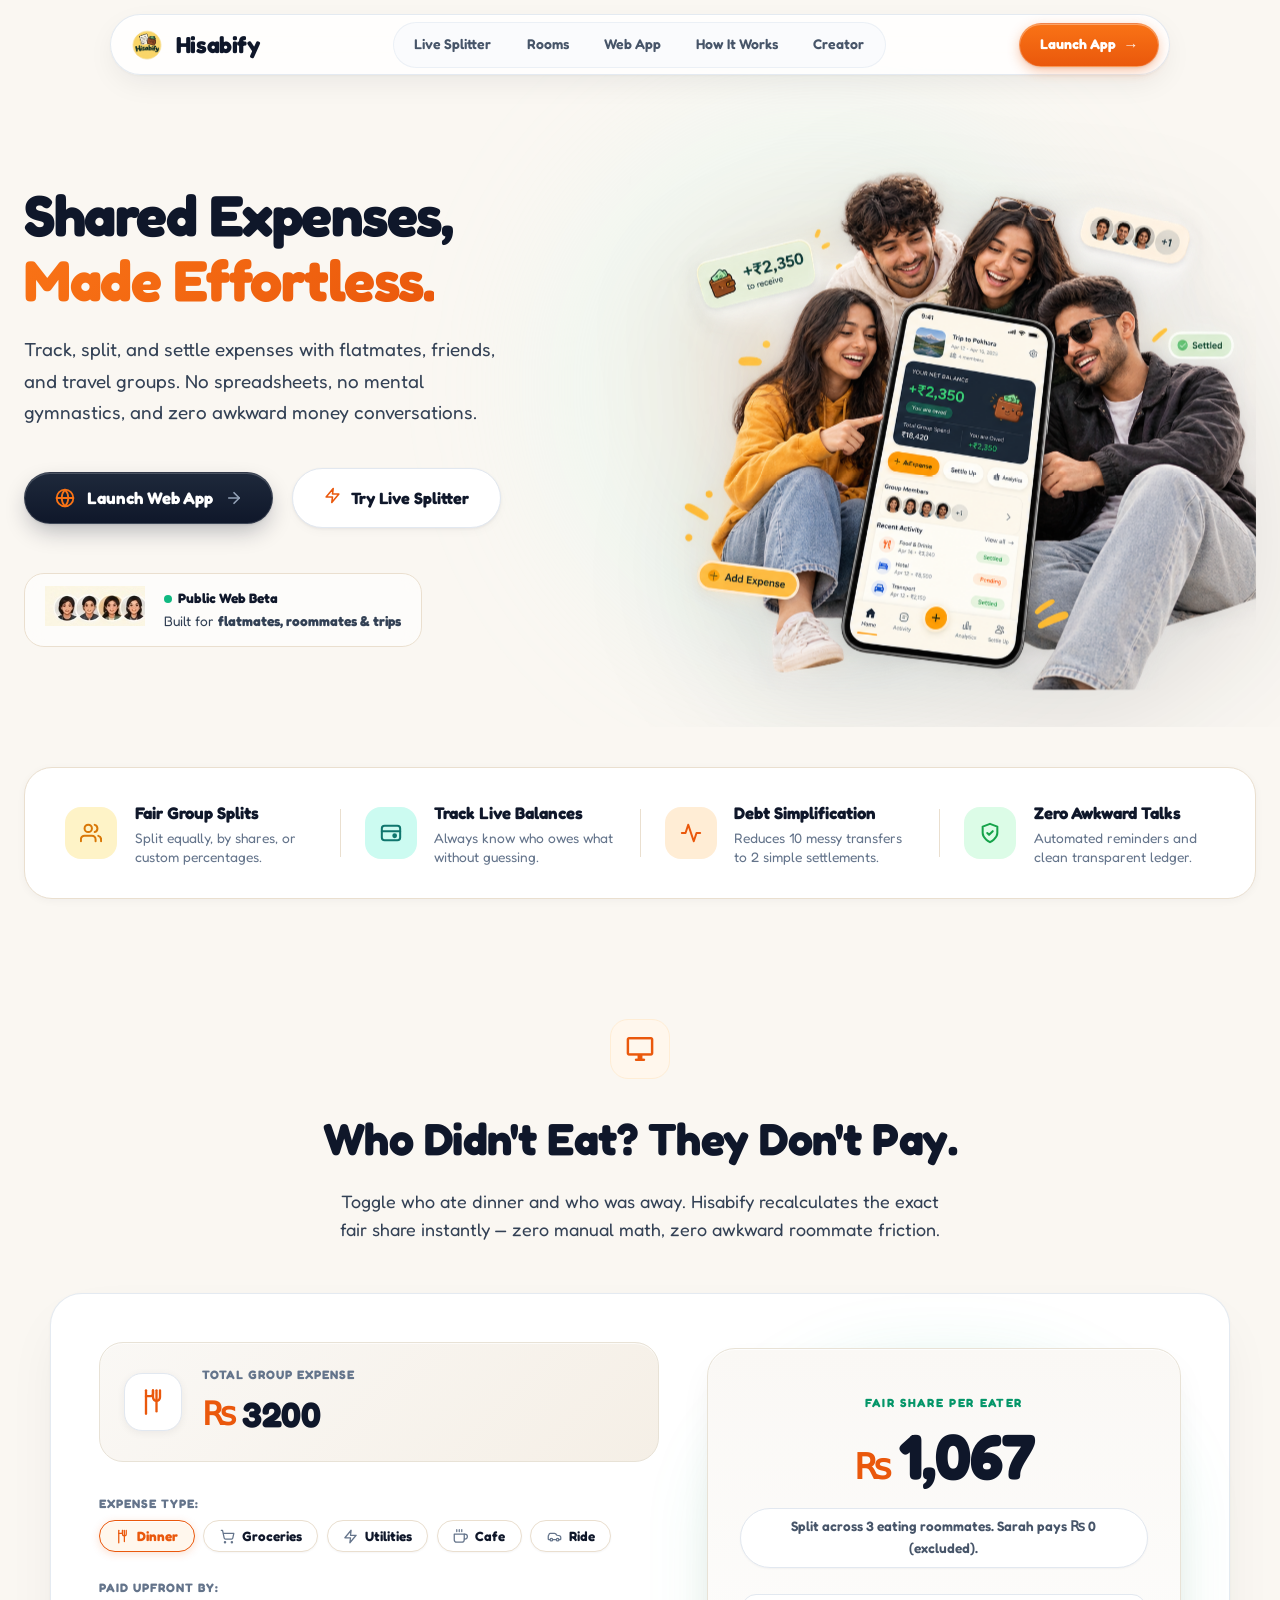
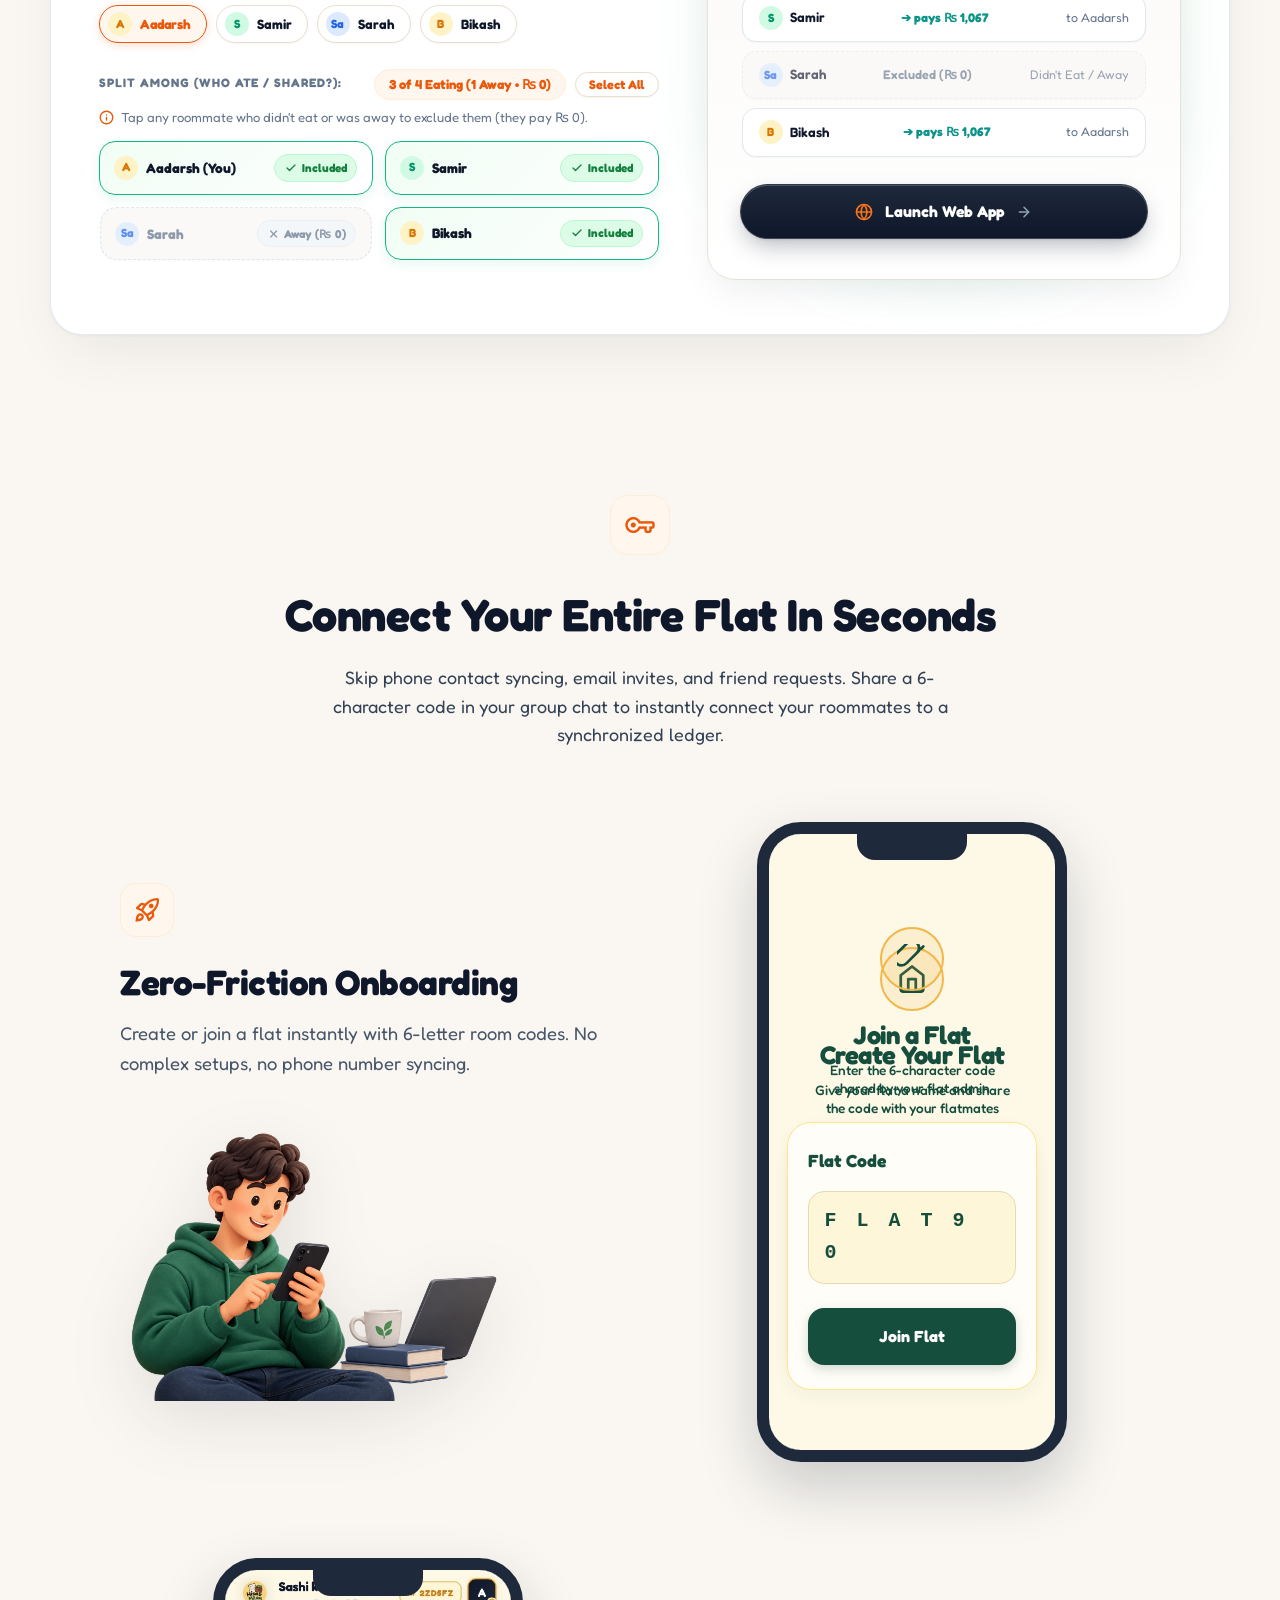
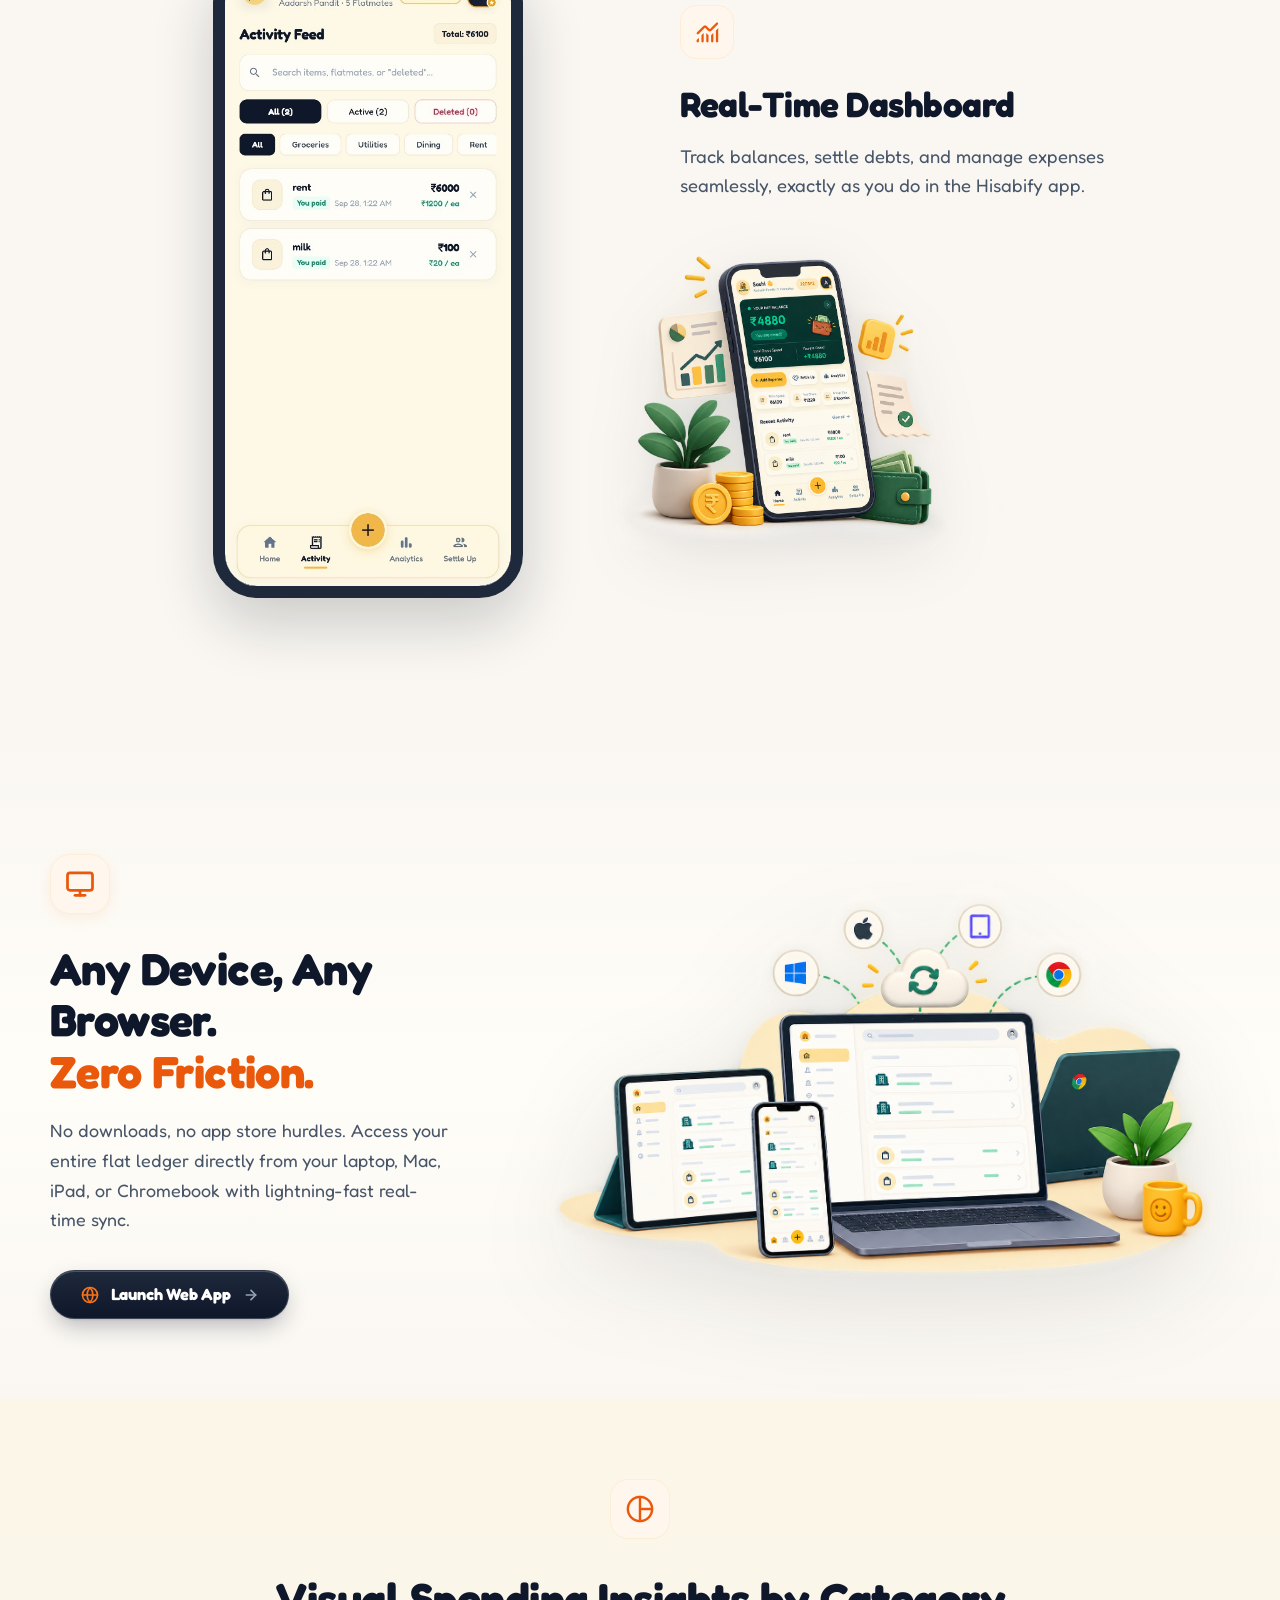
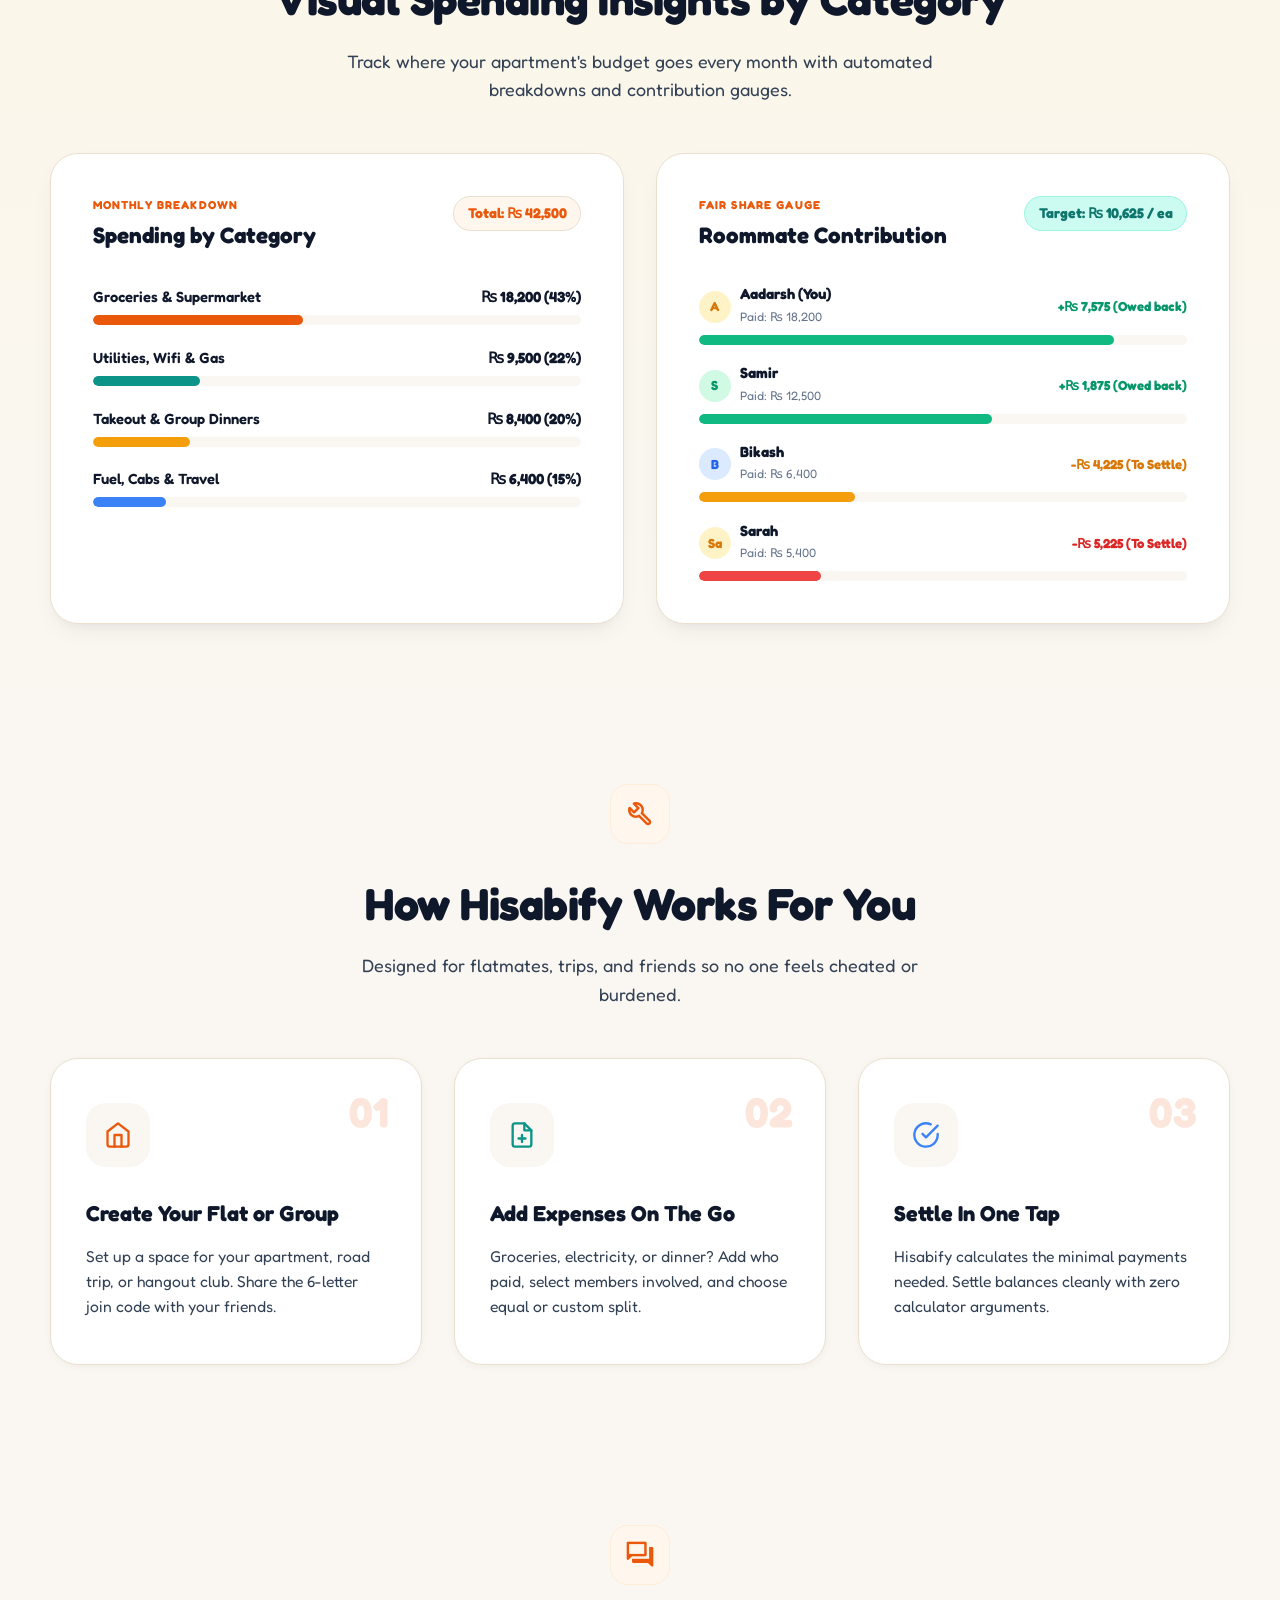
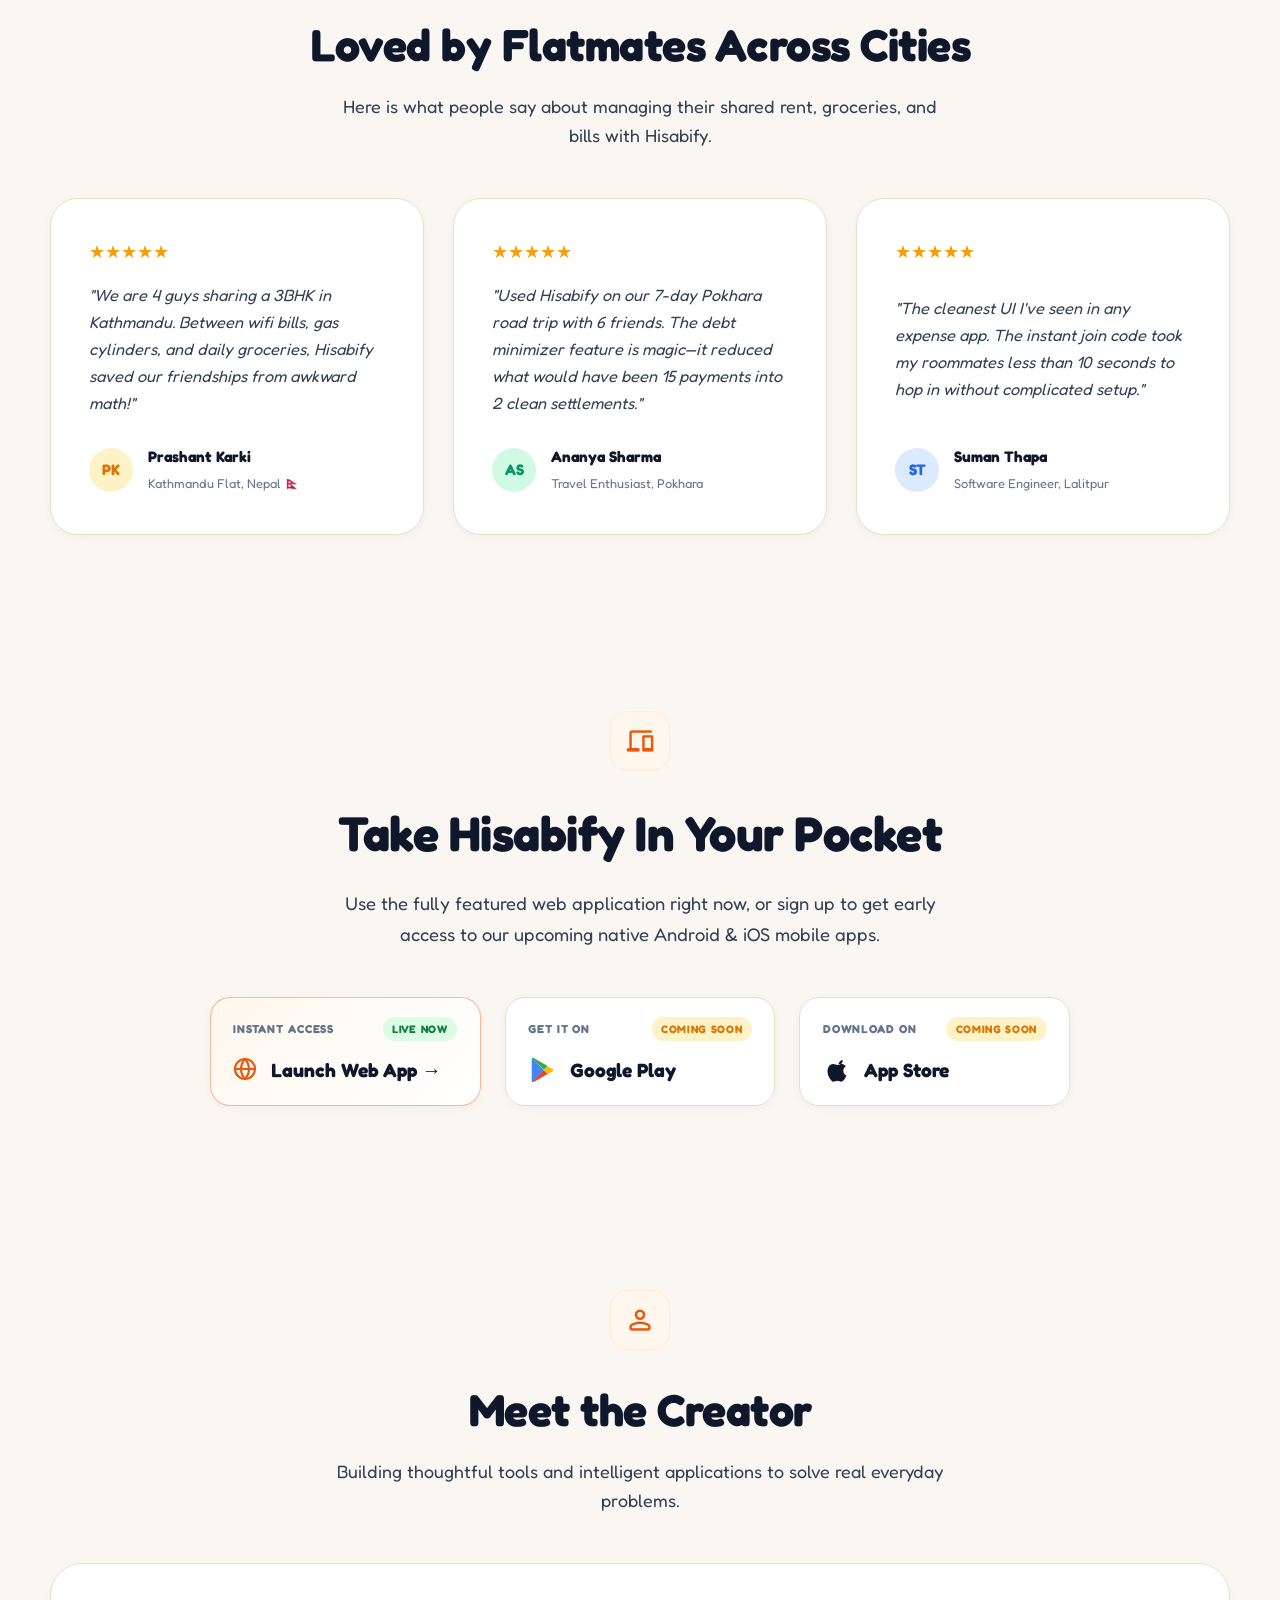
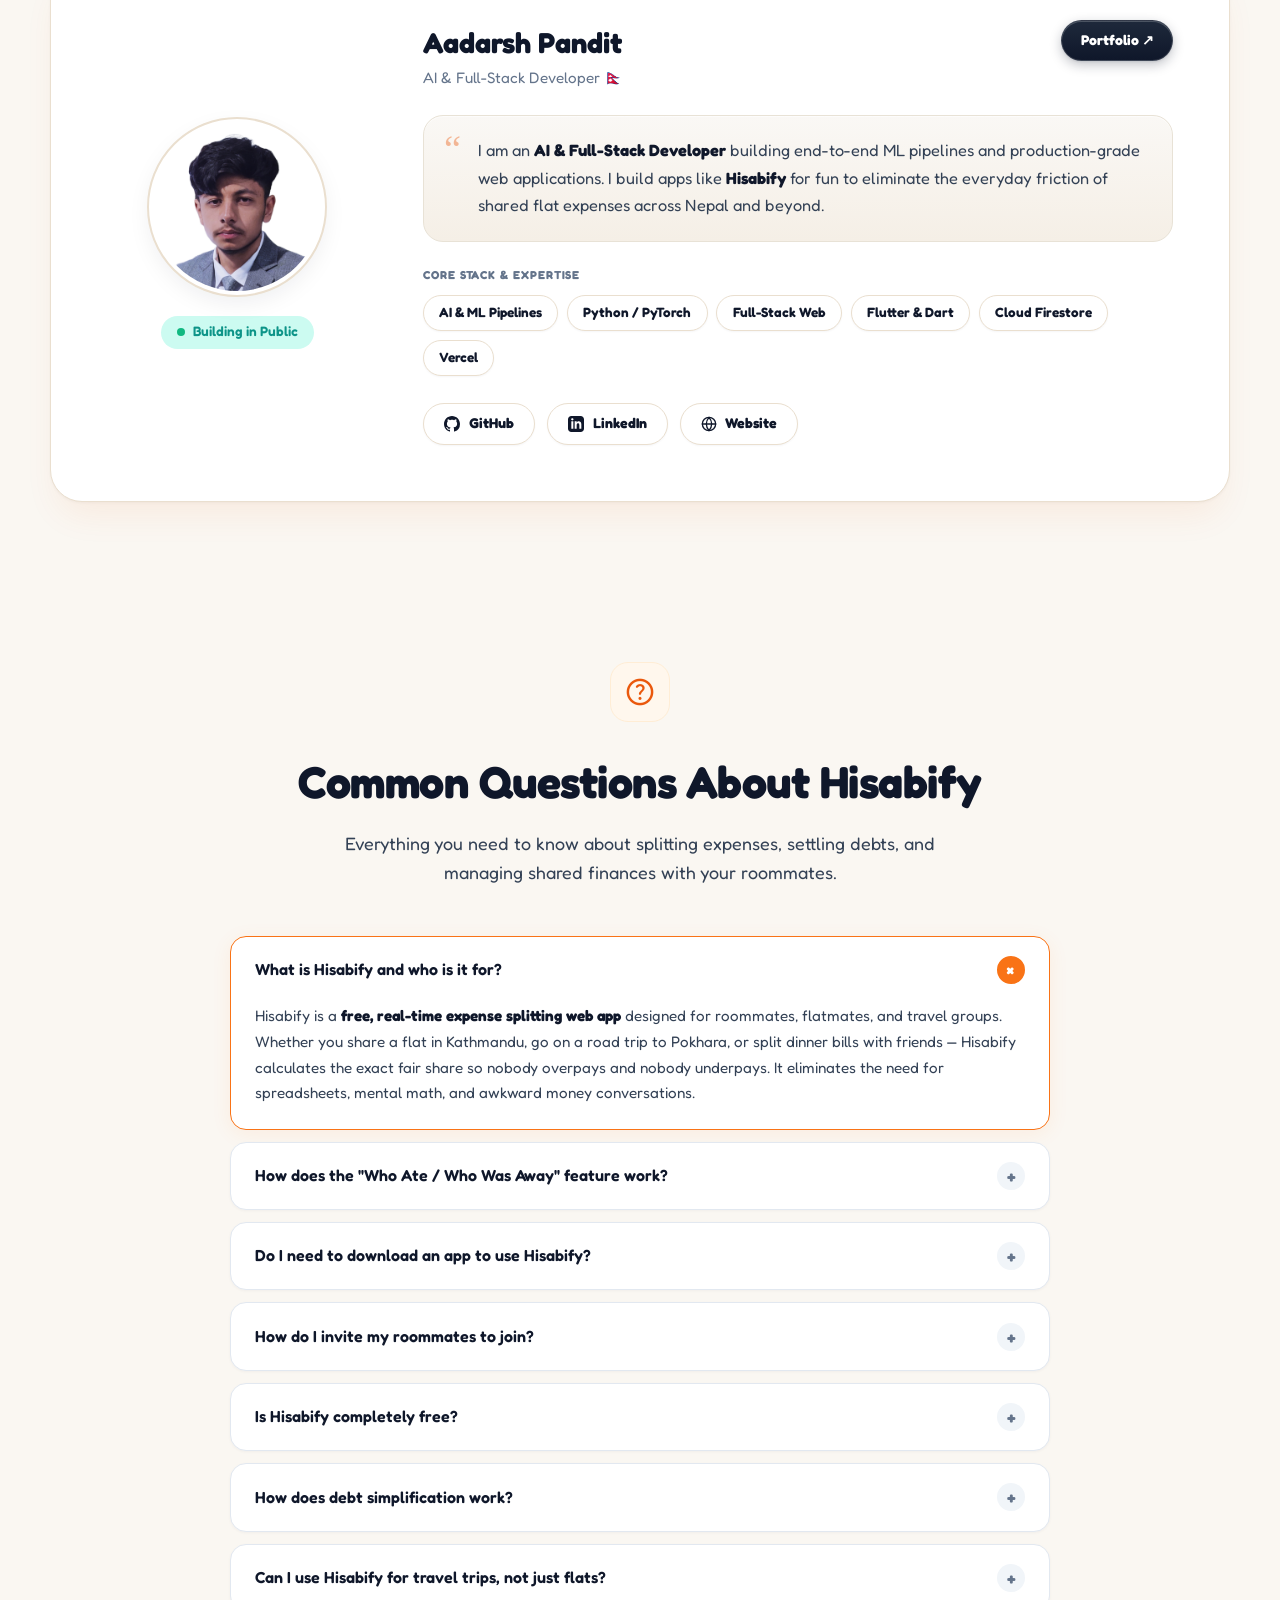
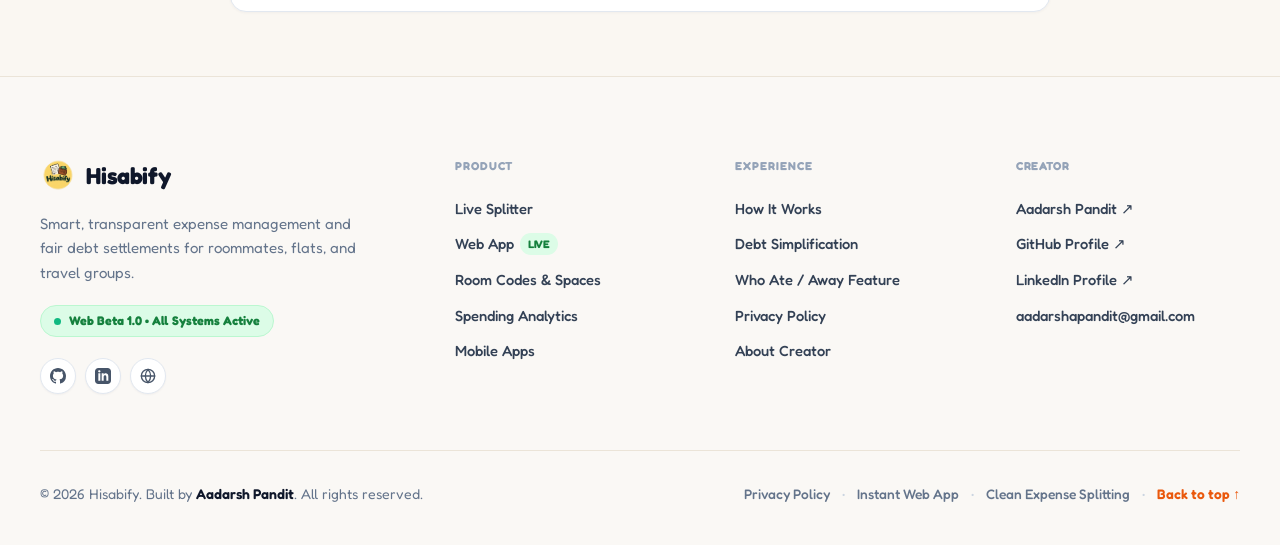
==== commit c22424dd: "feat(legal): add privacy policy page and link to footer; improve room picker and validation" ====
--- a/marketing_site/index.html
+++ b/marketing_site/index.html
@@ -1205,6 +1205,7 @@
                 <a href="#how-it-works" class="footer-link">How It Works</a>
                 <a href="#home" class="footer-link">Debt Simplification</a>
                 <a href="#calculator" class="footer-link">Who Ate / Away Feature</a>
+                <a href="privacy.html" class="footer-link">Privacy Policy</a>
                 <a href="#developer" class="footer-link">About Creator</a>
             </div>
 
@@ -1233,6 +1234,8 @@
                     © 2026 Hisabify. Built by <a href="https://aadarshapandit.com.np" target="_blank" rel="noopener">Aadarsh Pandit</a>. All rights reserved.
                 </p>
                 <div class="footer-bottom-links">
+                    <a href="privacy.html" class="footer-sub-link">Privacy Policy</a>
+                    <span class="footer-dot">•</span>
                     <span class="footer-sub-link">Instant Web App</span>
                     <span class="footer-dot">•</span>
                     <span class="footer-sub-link">Clean Expense Splitting</span>
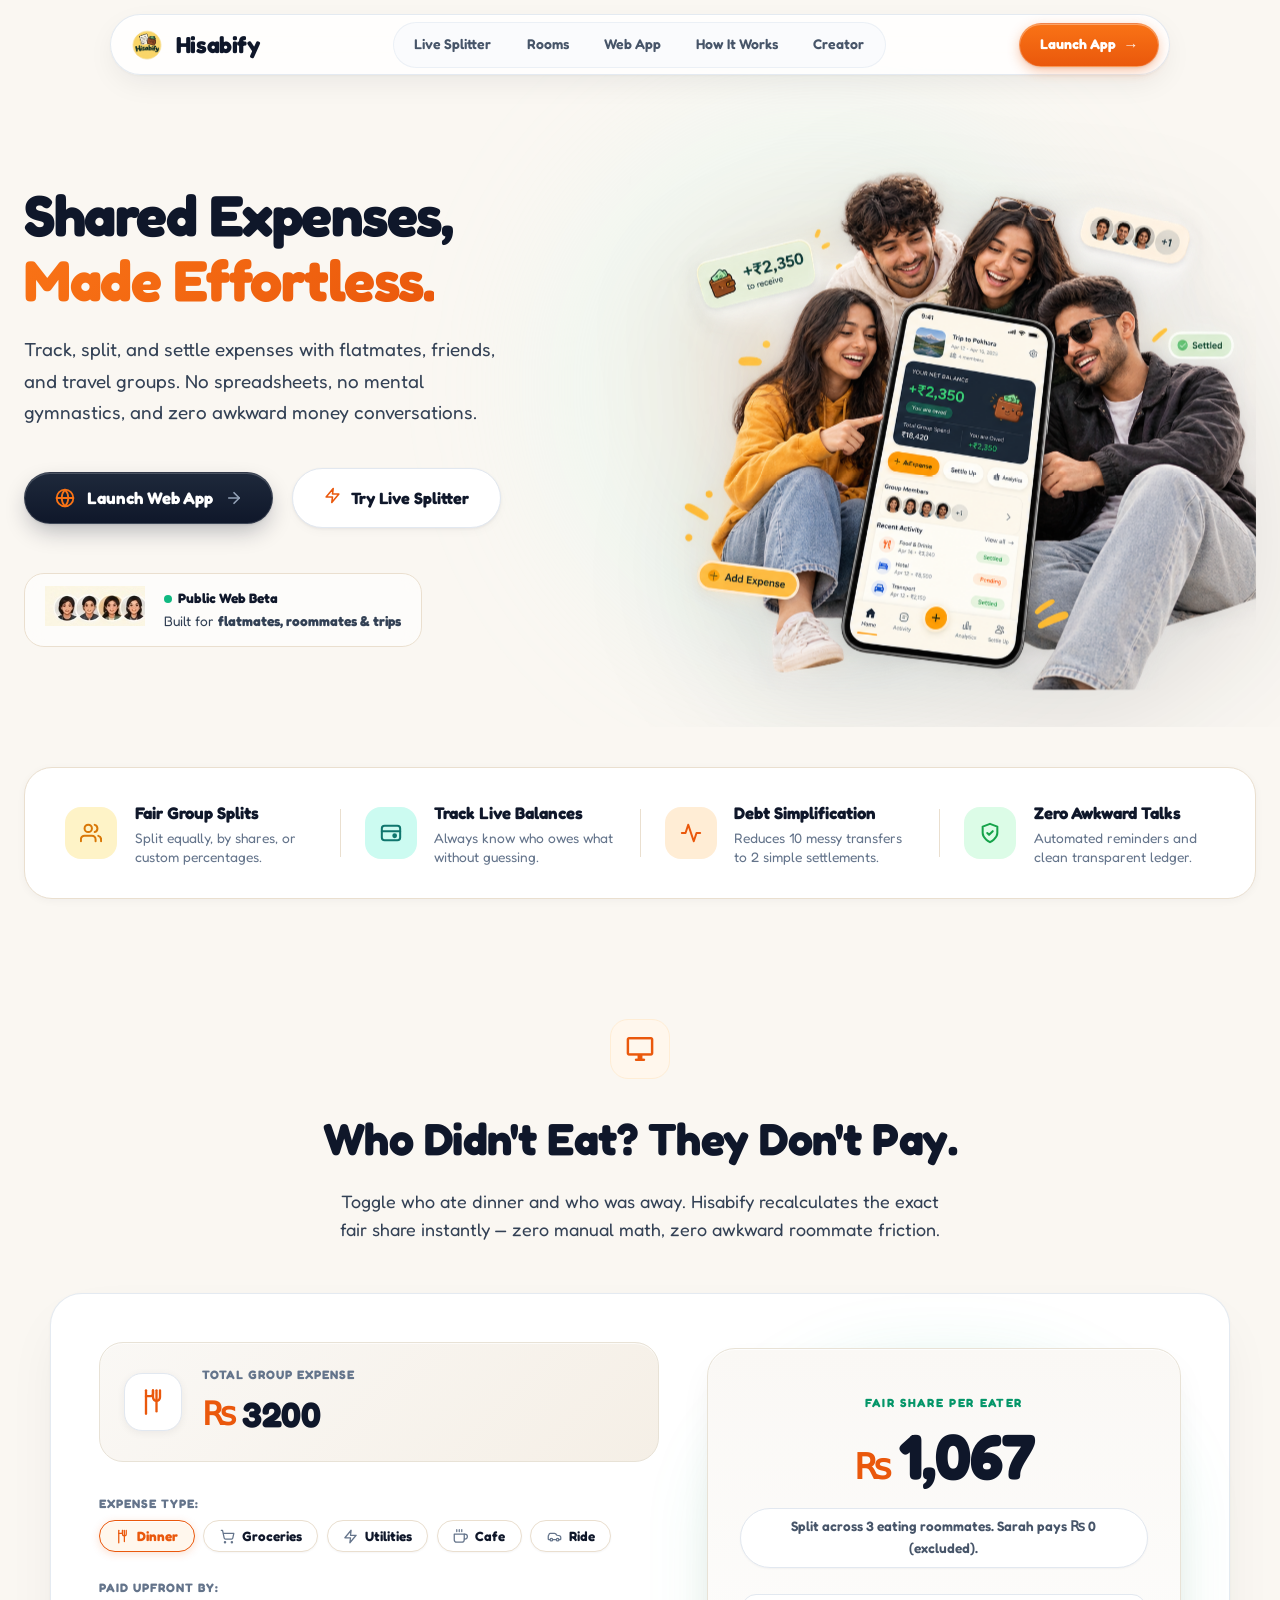
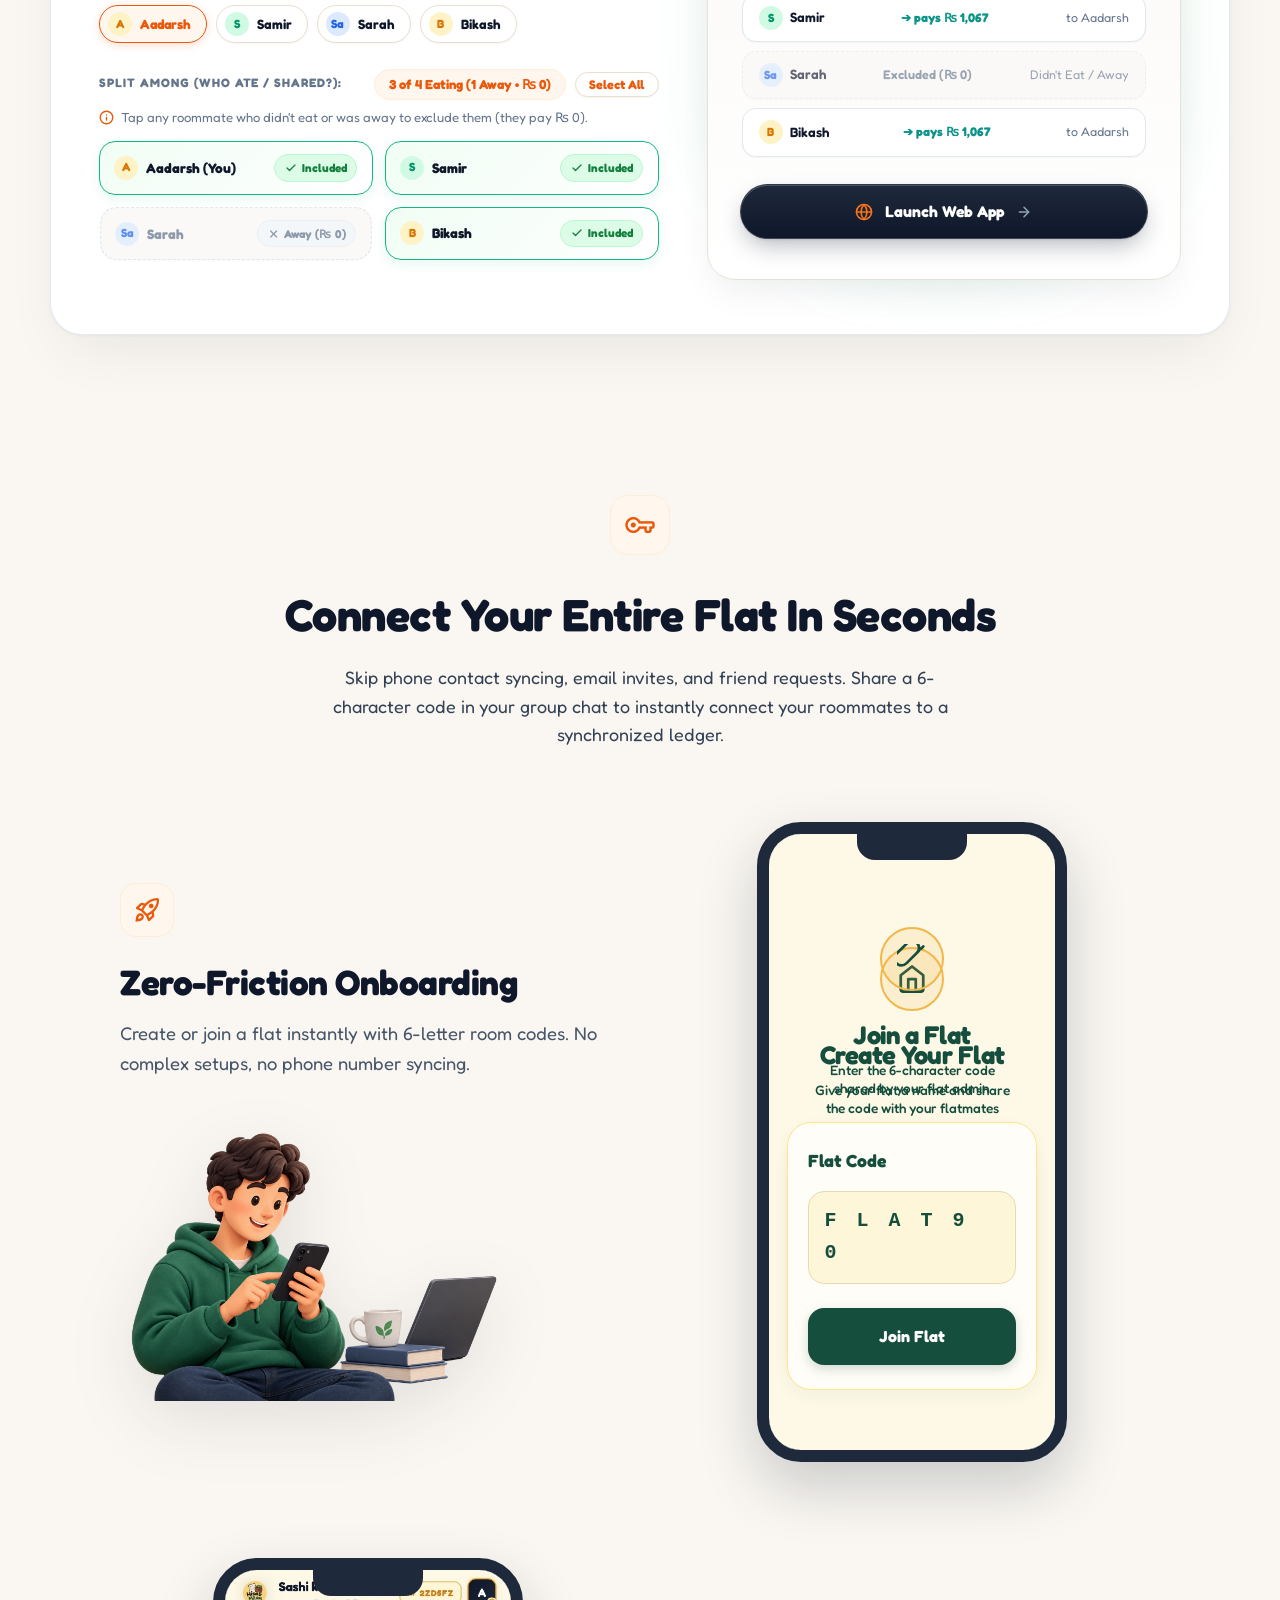
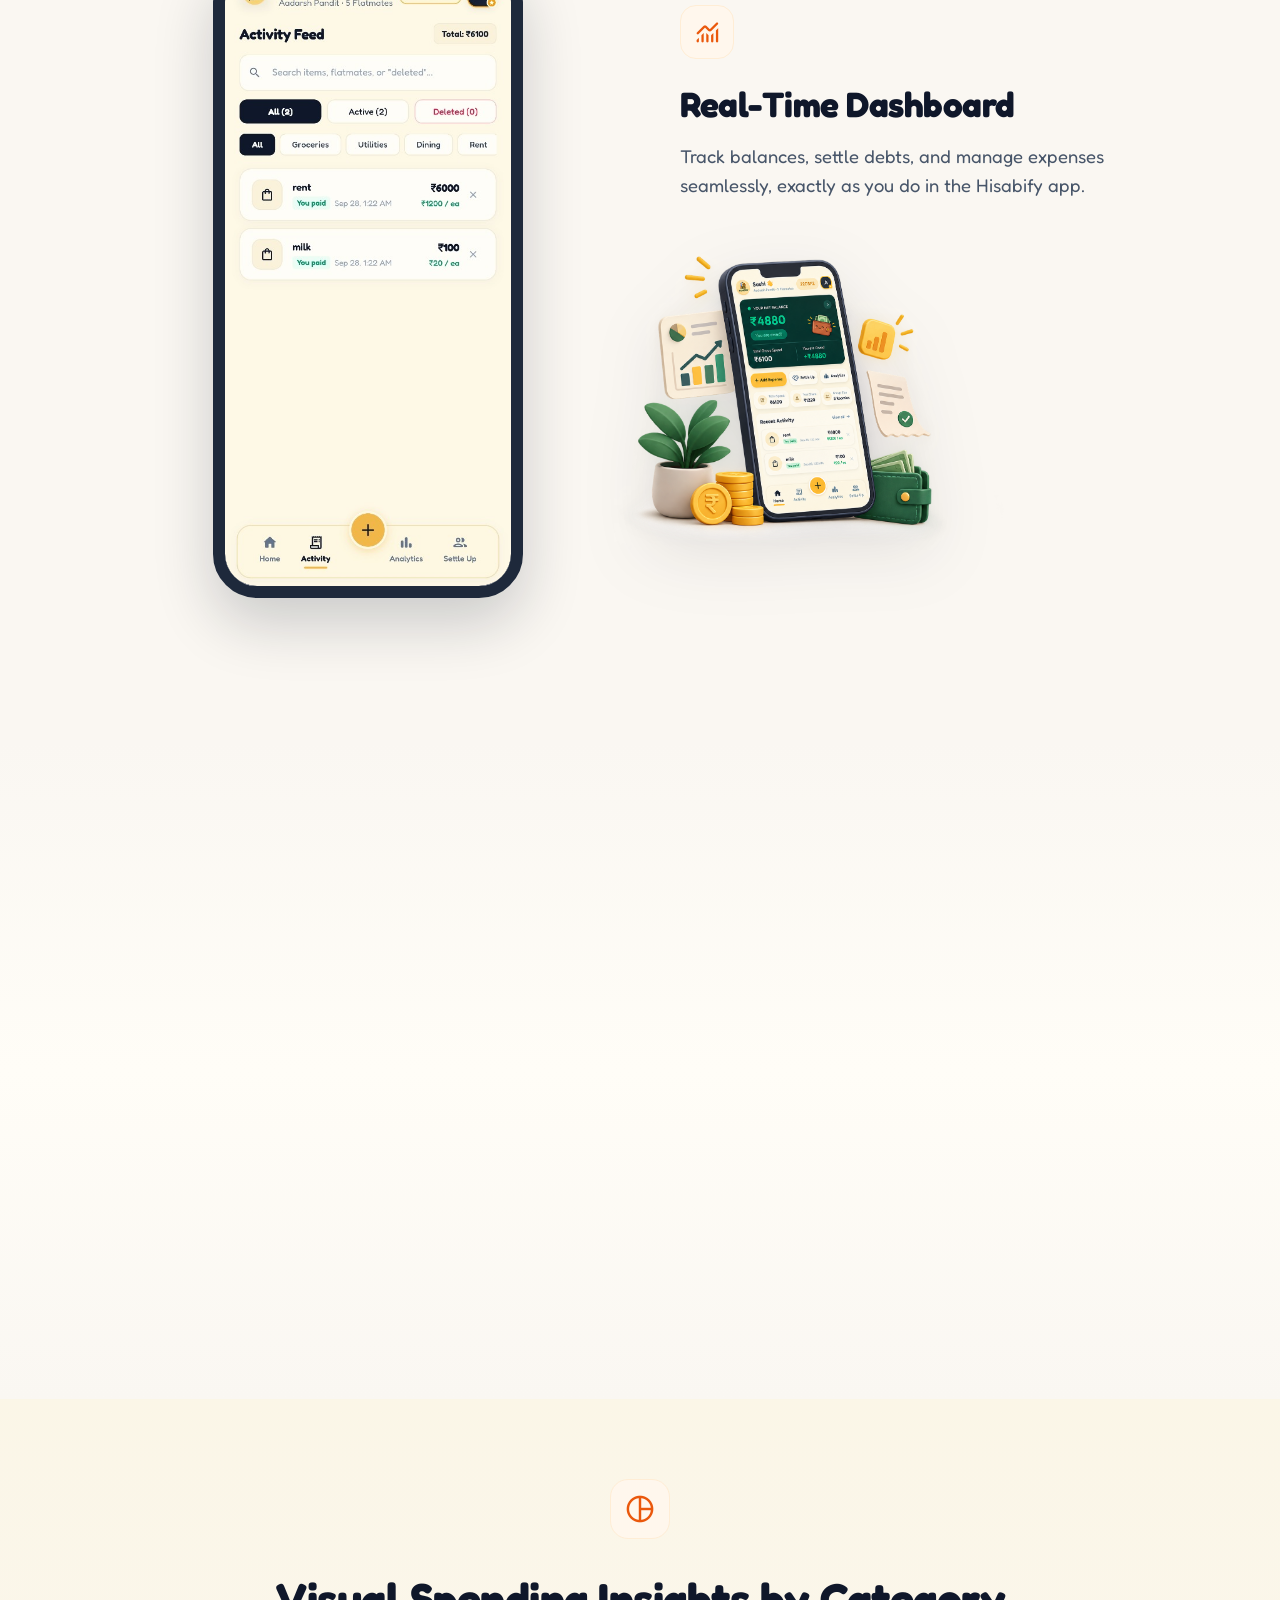
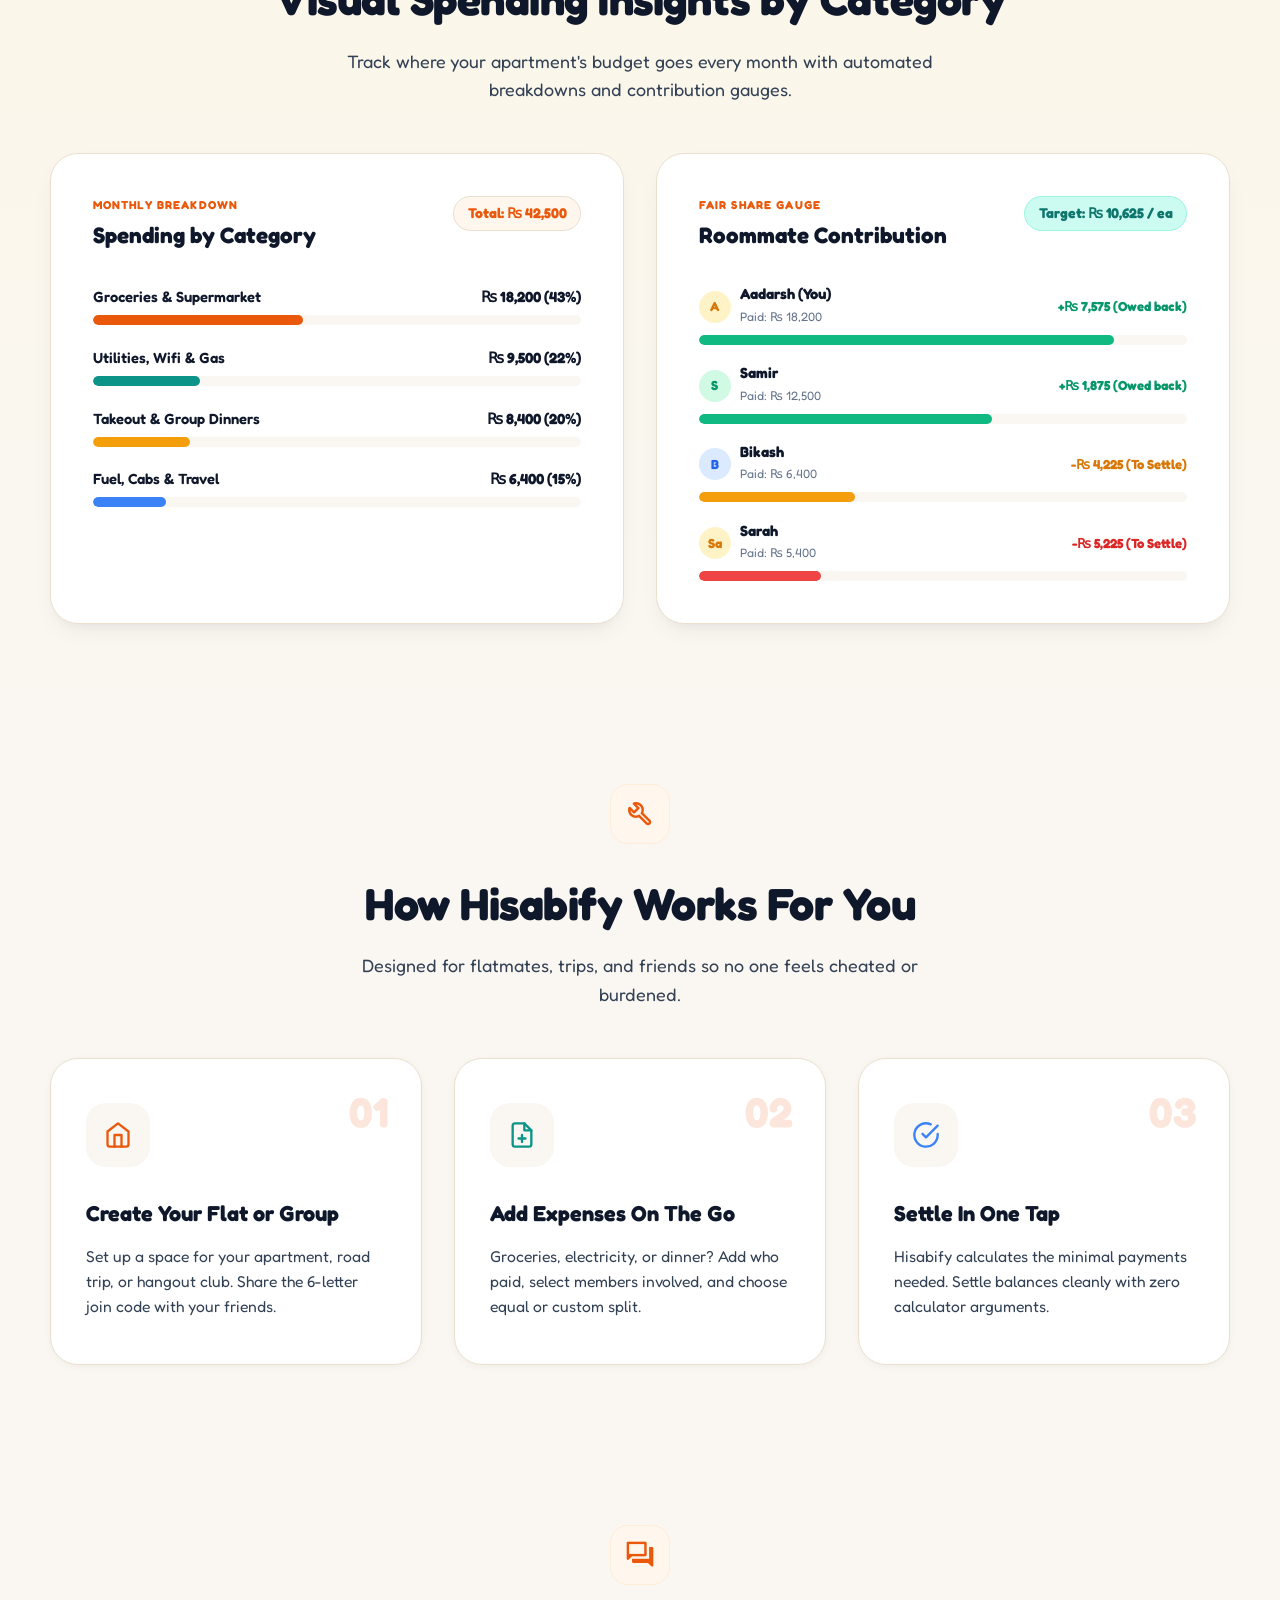
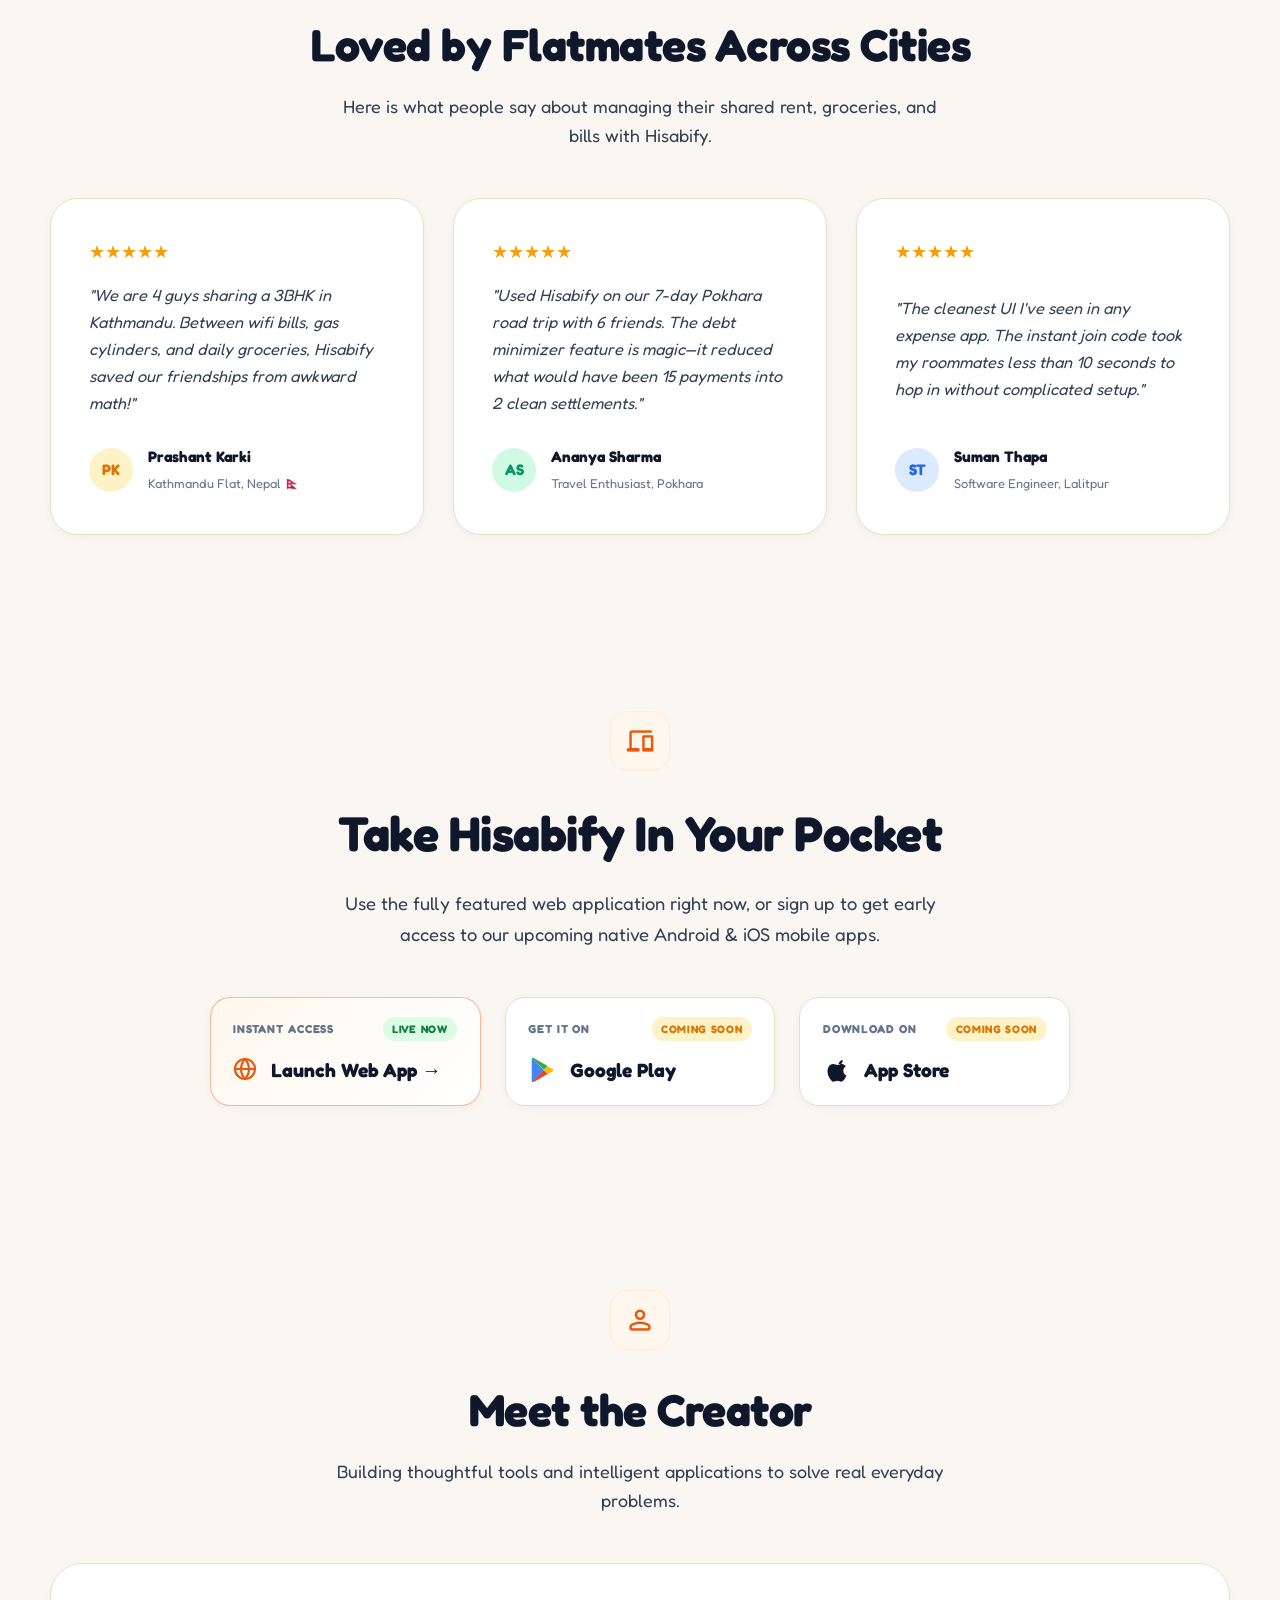
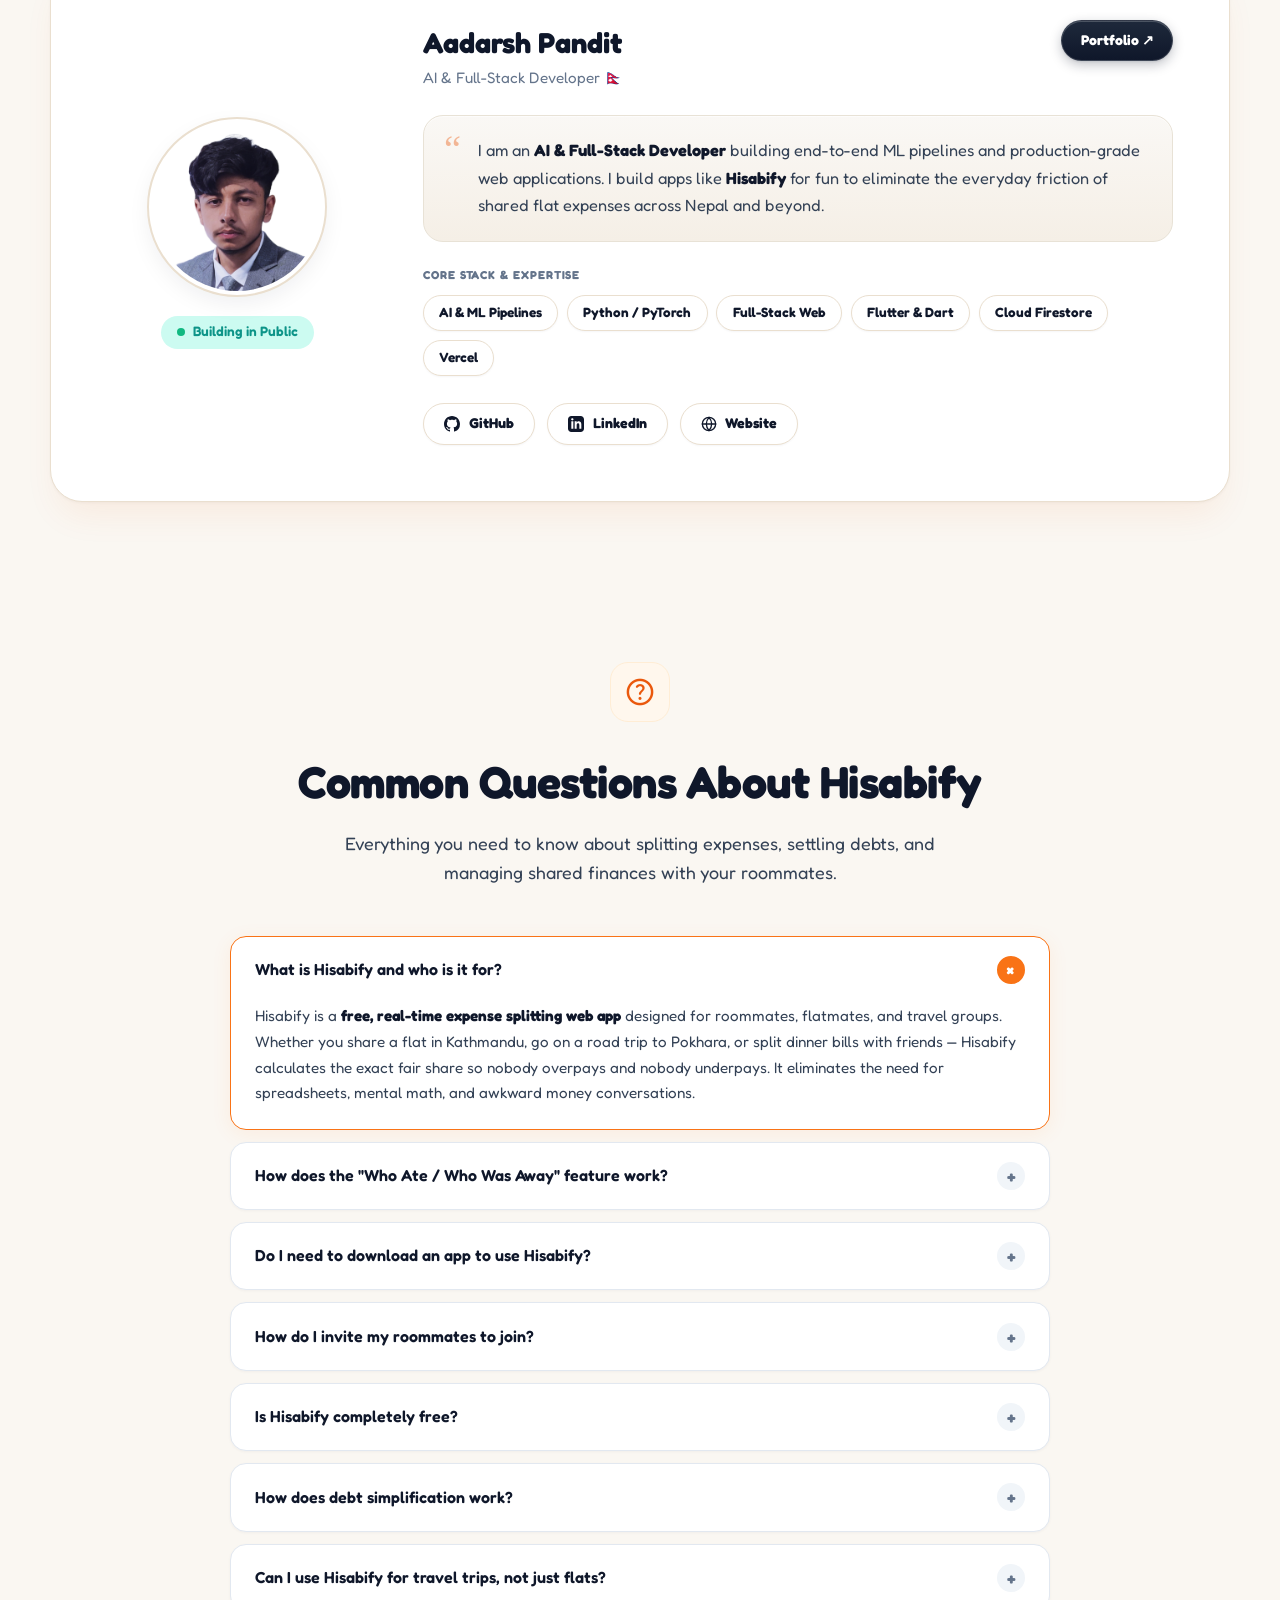
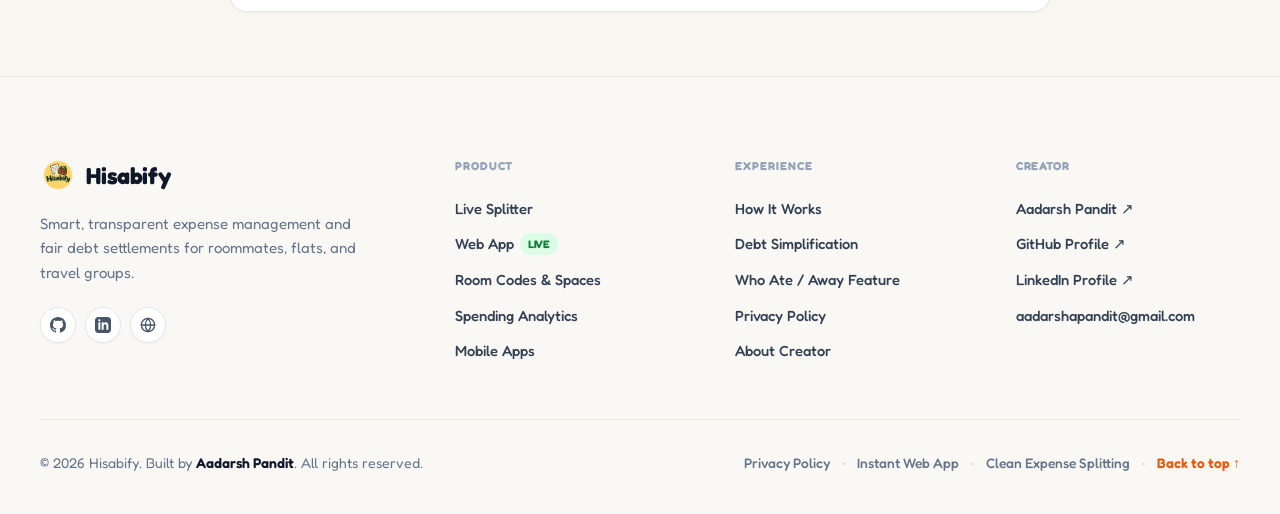
==== commit adbf0e72: "chore(footer): remove Web Beta status pill from footers" ====
--- a/marketing_site/index.html
+++ b/marketing_site/index.html
@@ -1162,10 +1162,6 @@
                 <p class="footer-tagline">
                     Smart, transparent expense management and fair debt settlements for roommates, flats, and travel groups.
                 </p>
-                <div class="footer-status-pill">
-                    <span class="pulse-dot"></span>
-                    <span>Web Beta 1.0 • All Systems Active</span>
-                </div>
                 <div class="footer-social-row">
                     <a href="https://github.com/aadarshapandit" target="_blank" rel="noopener" class="footer-social-btn" aria-label="GitHub">
                         <svg viewBox="0 0 24 24" width="16" height="16" fill="currentColor">
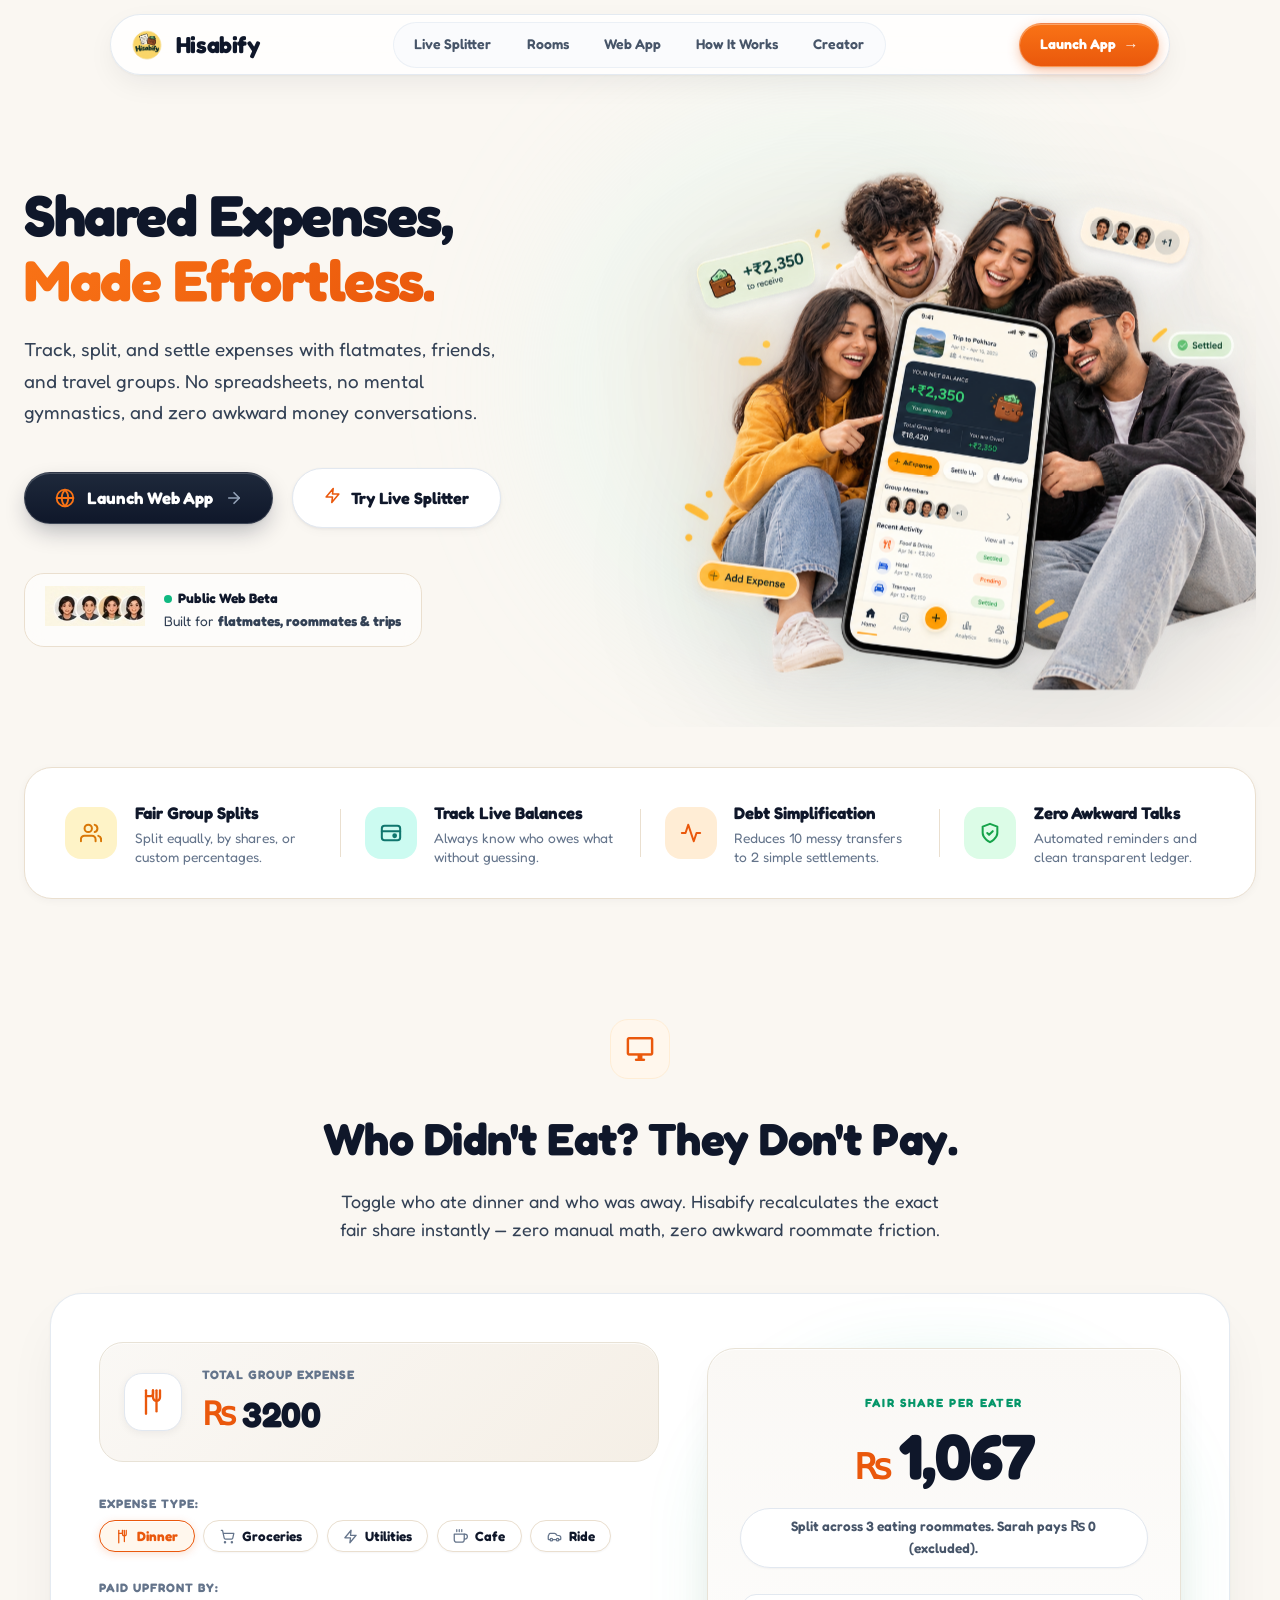
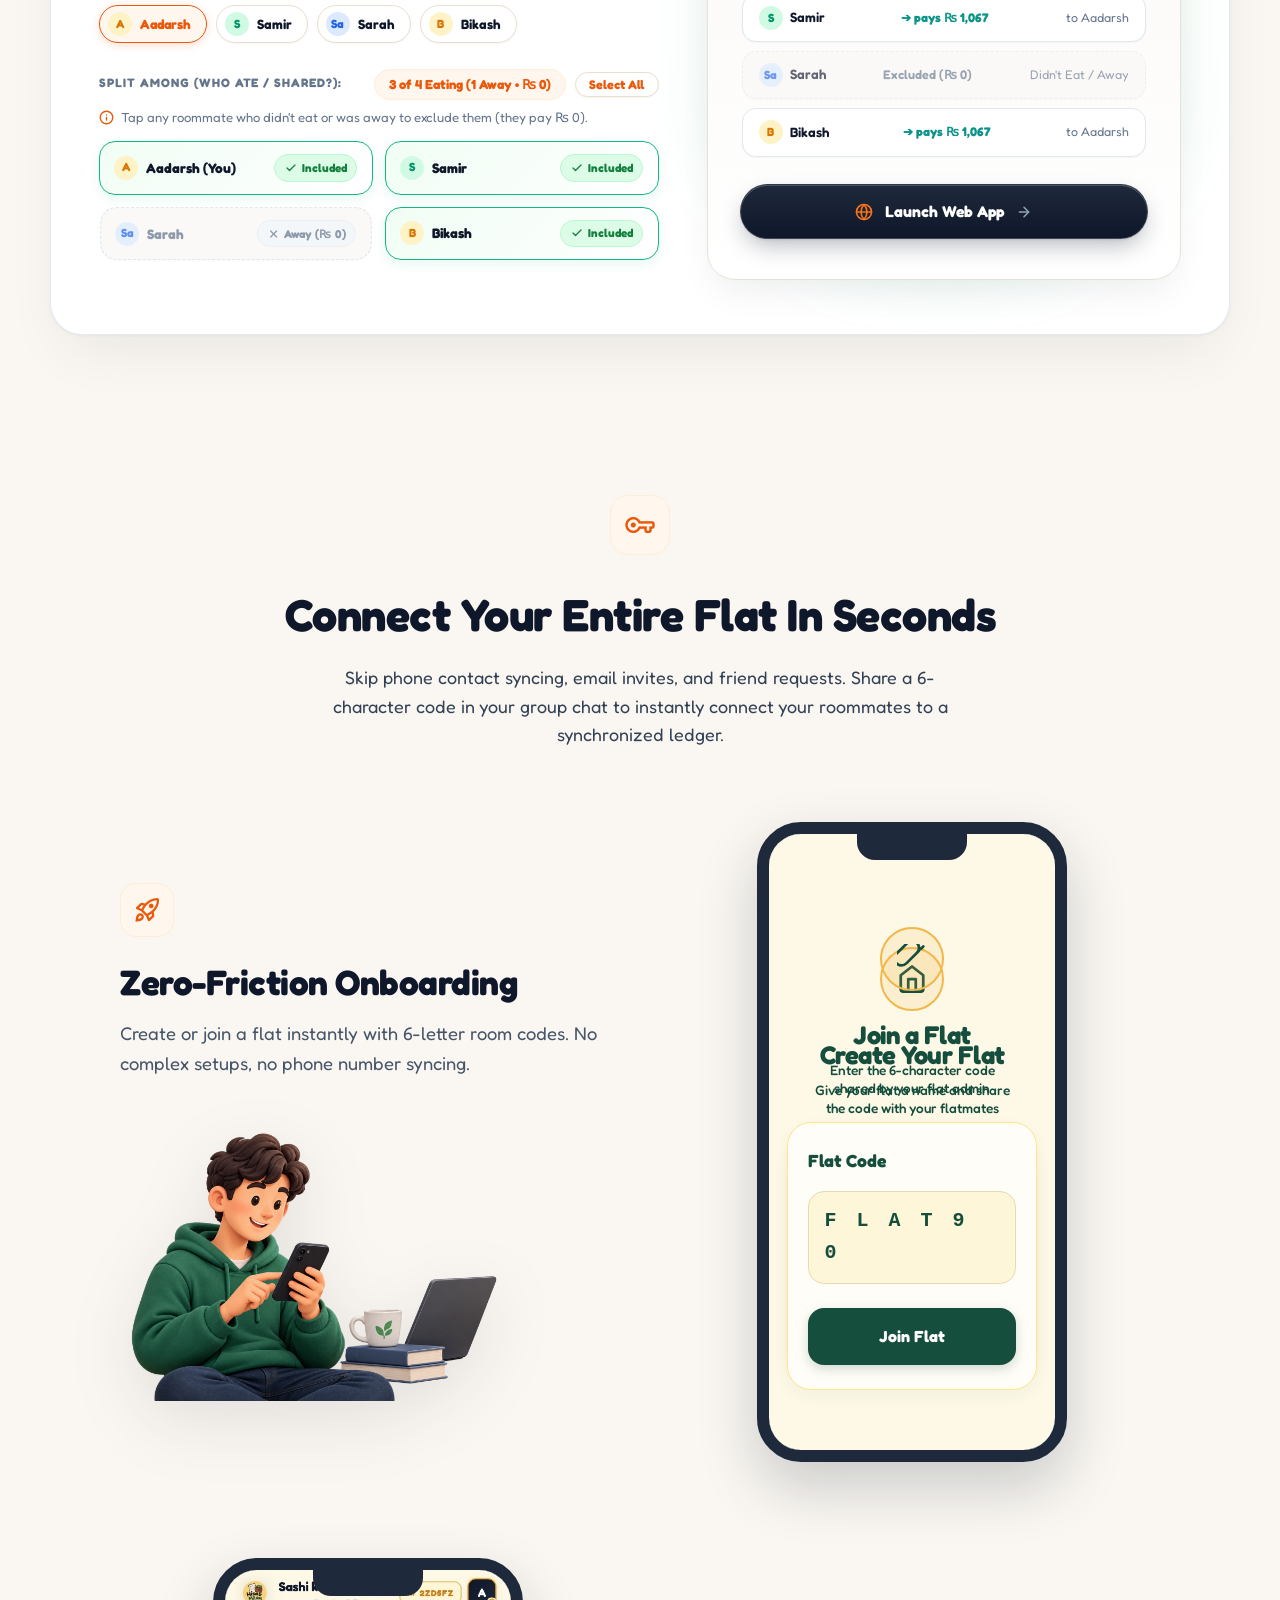
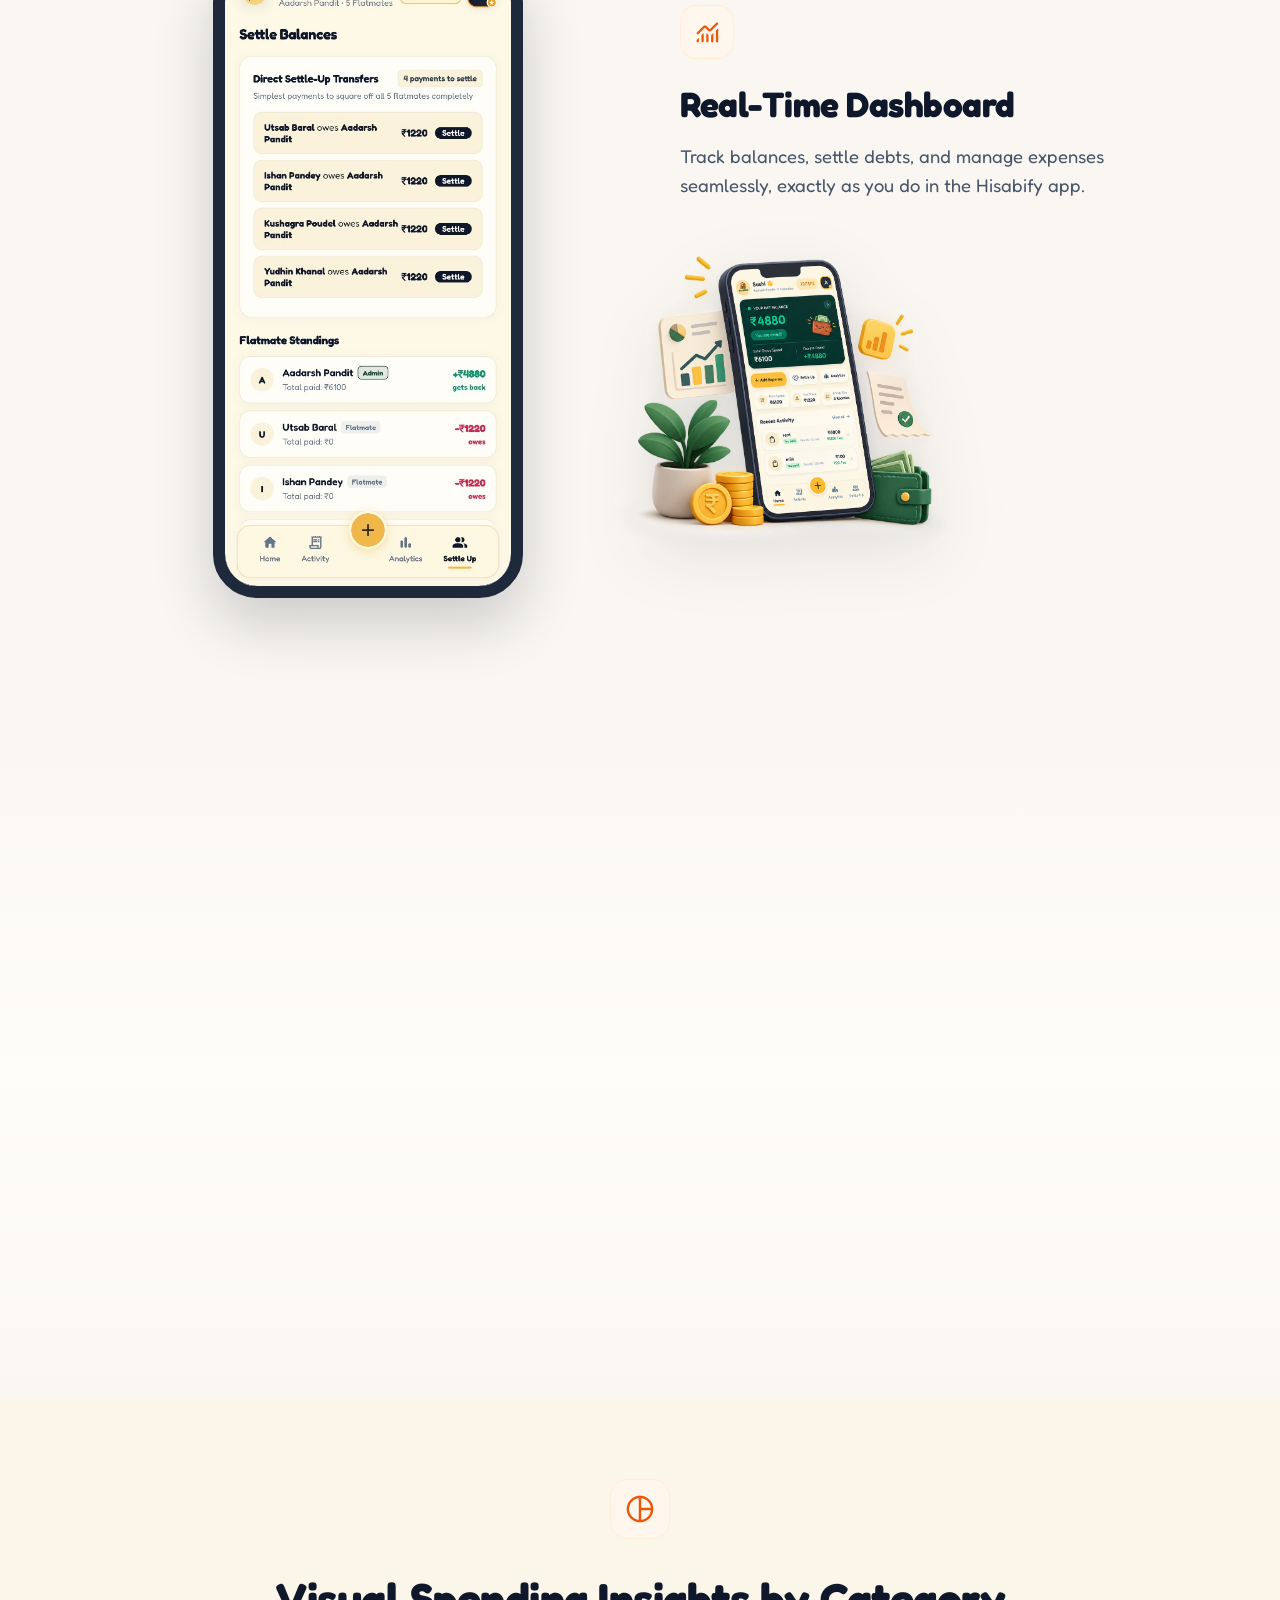
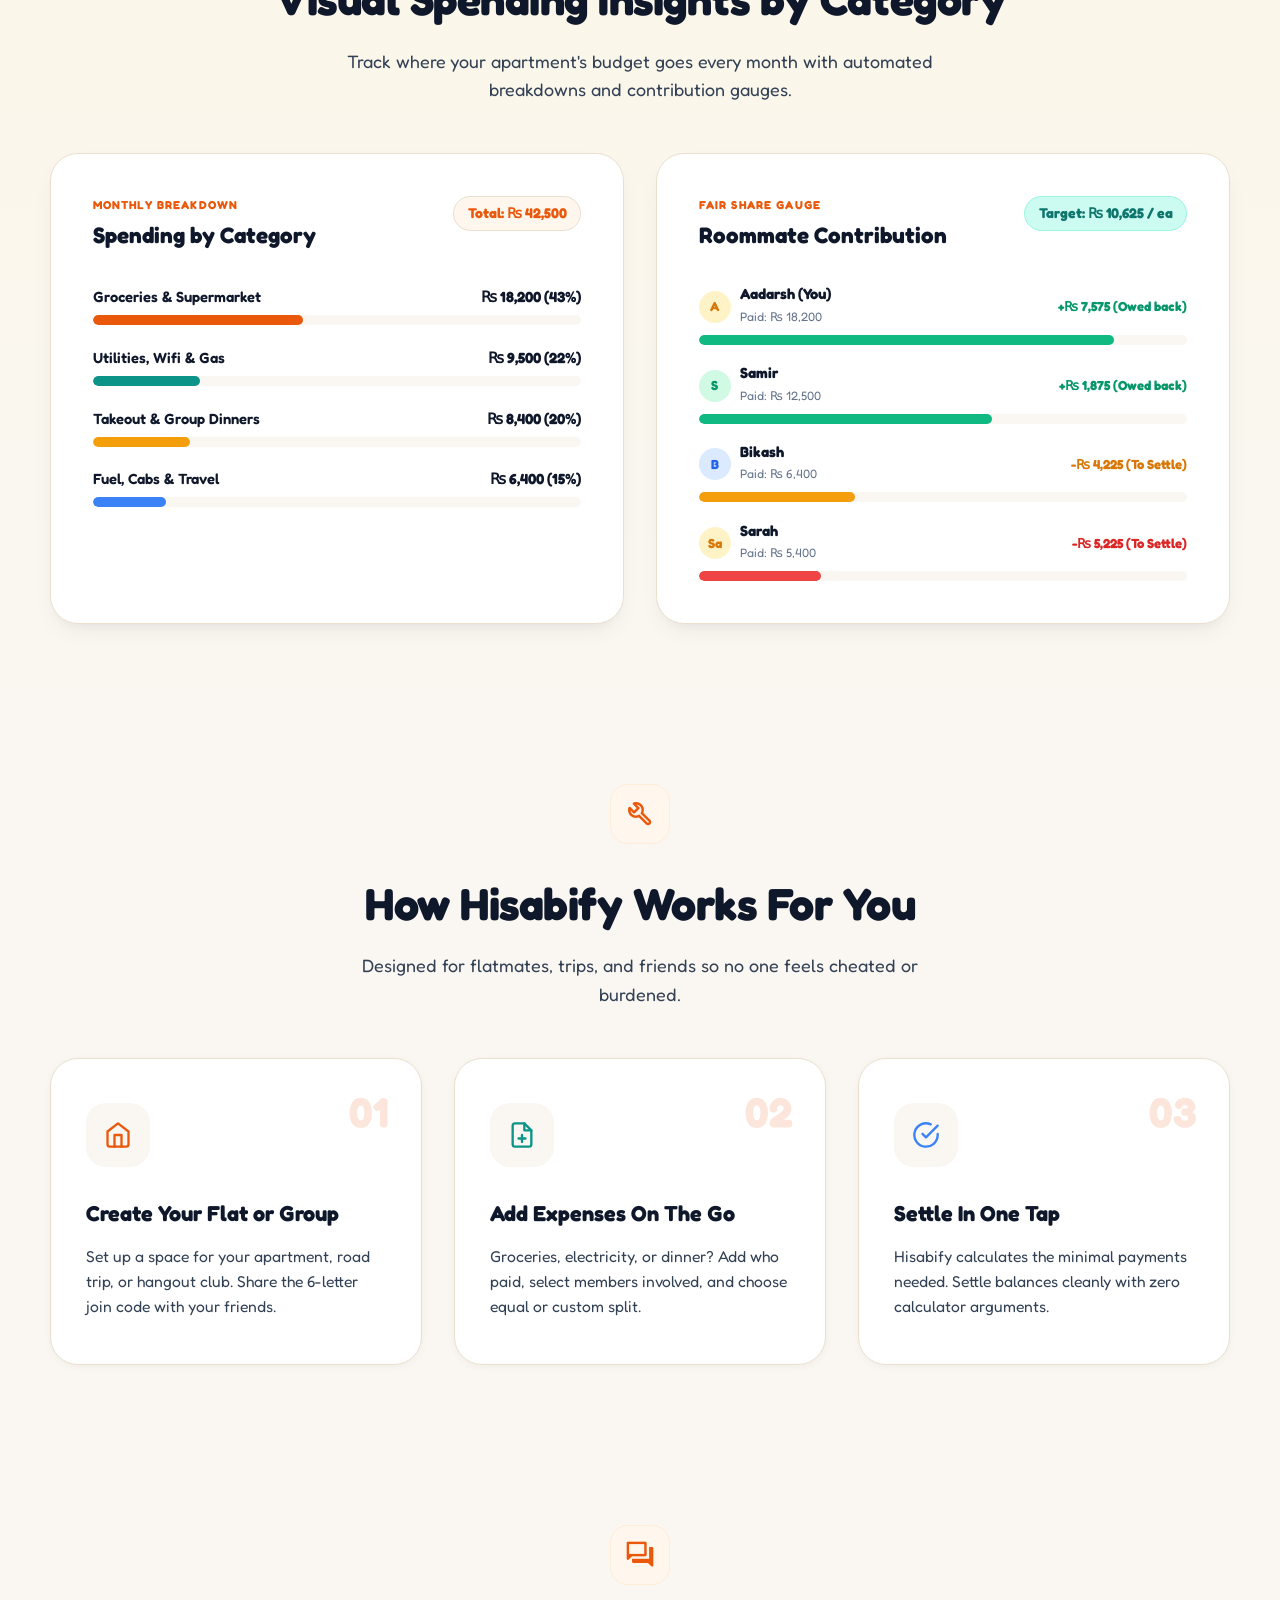
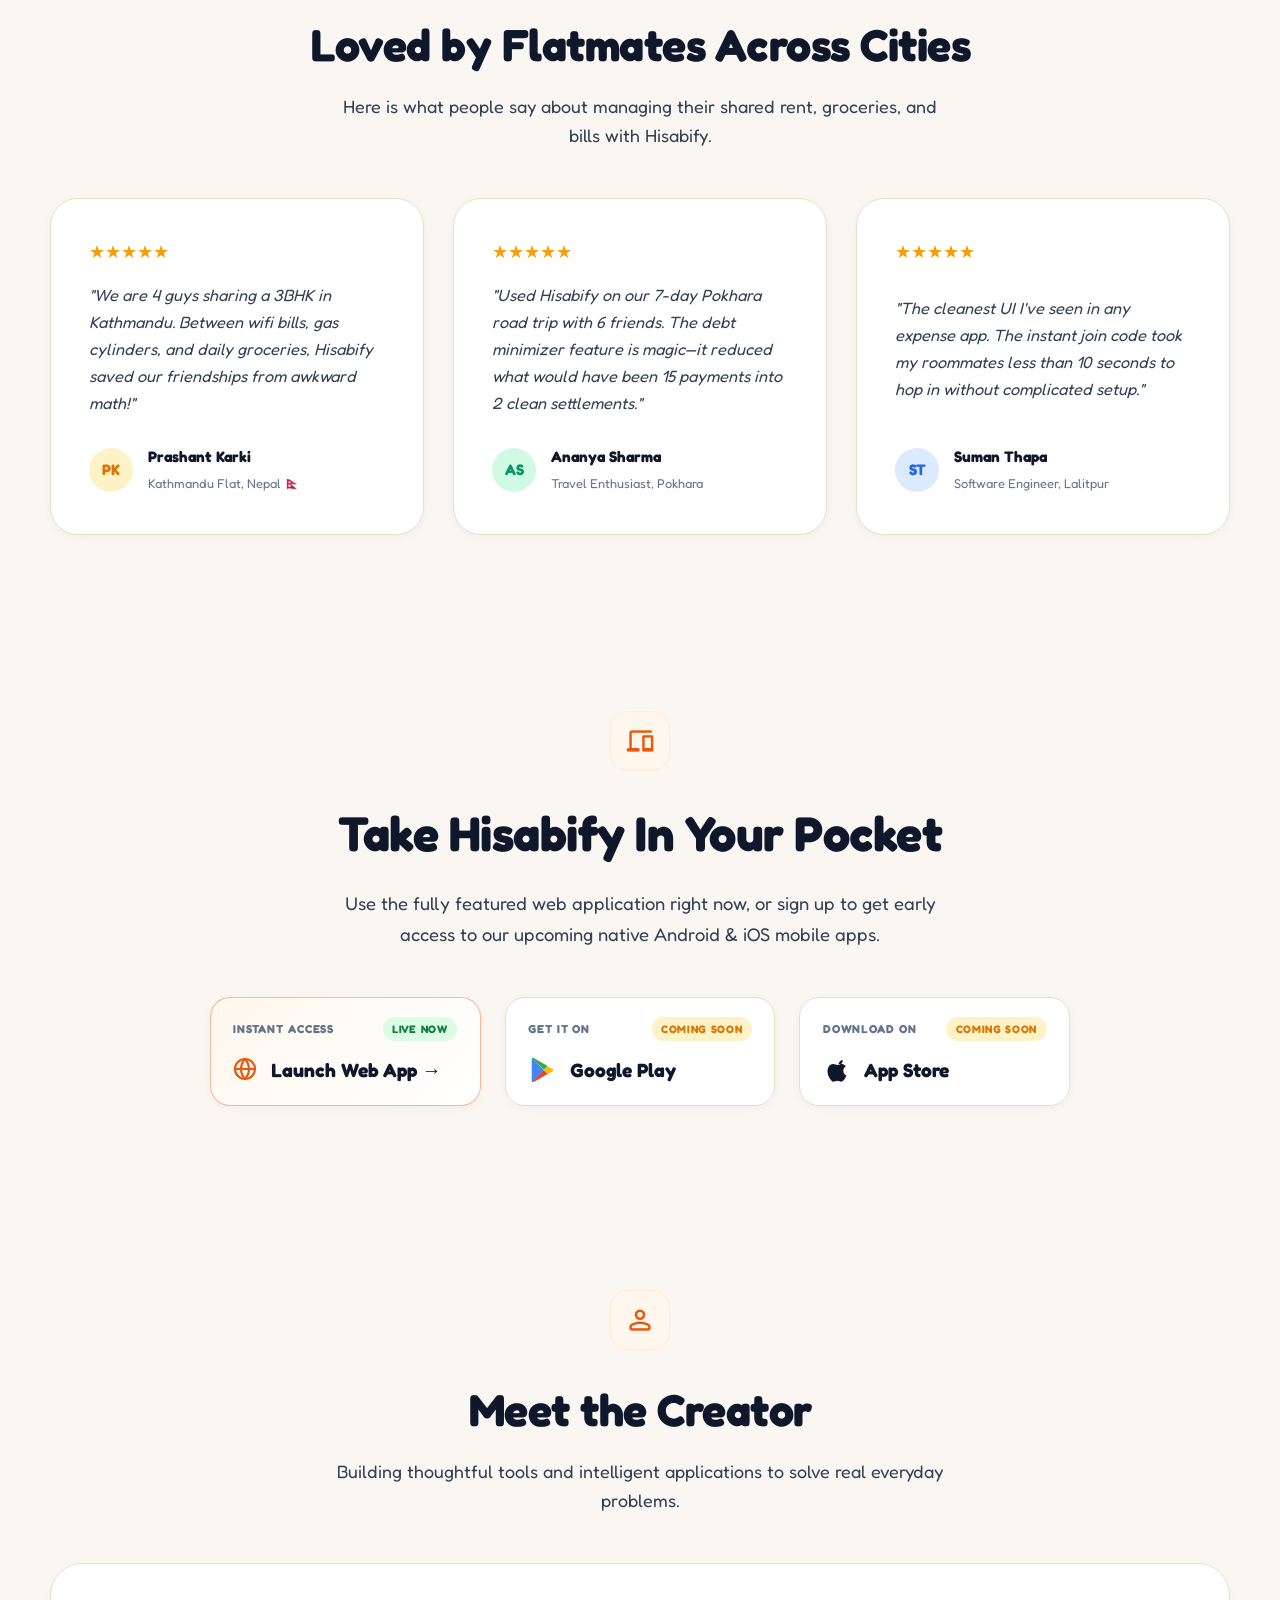
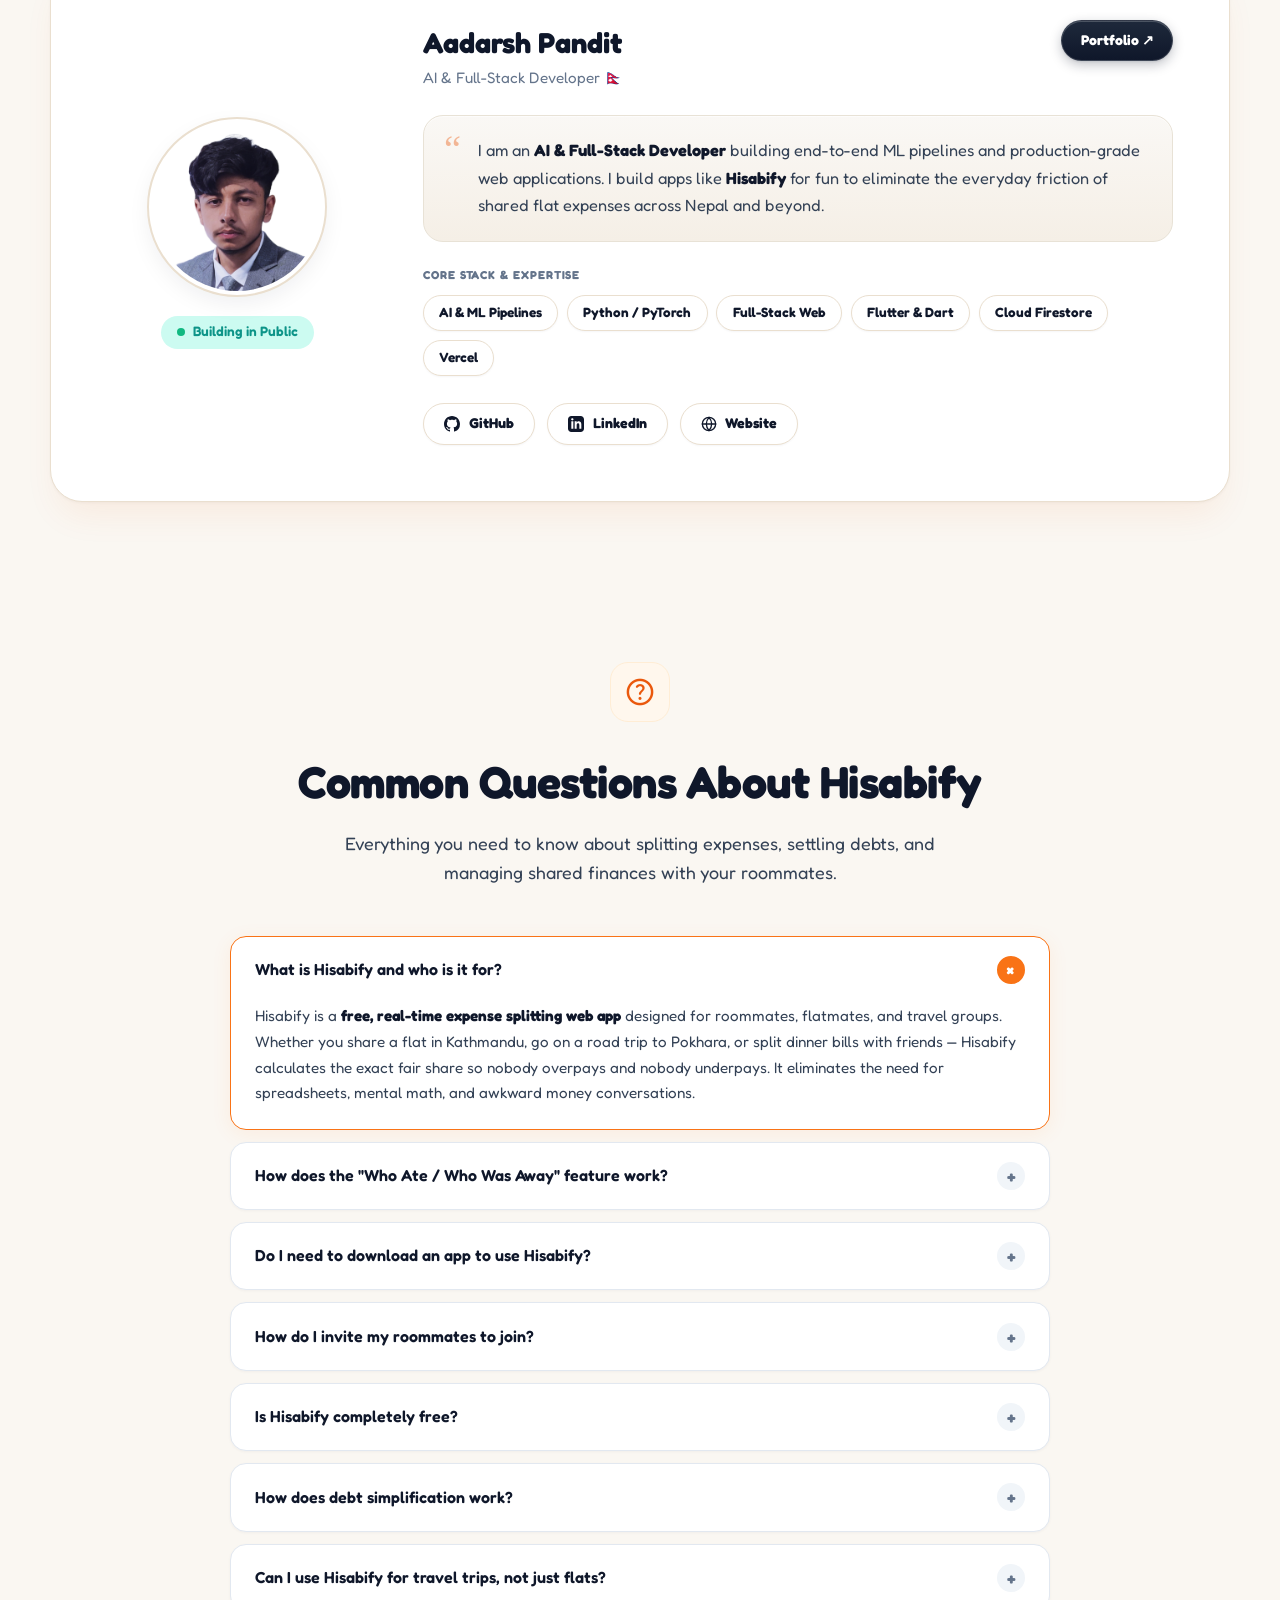
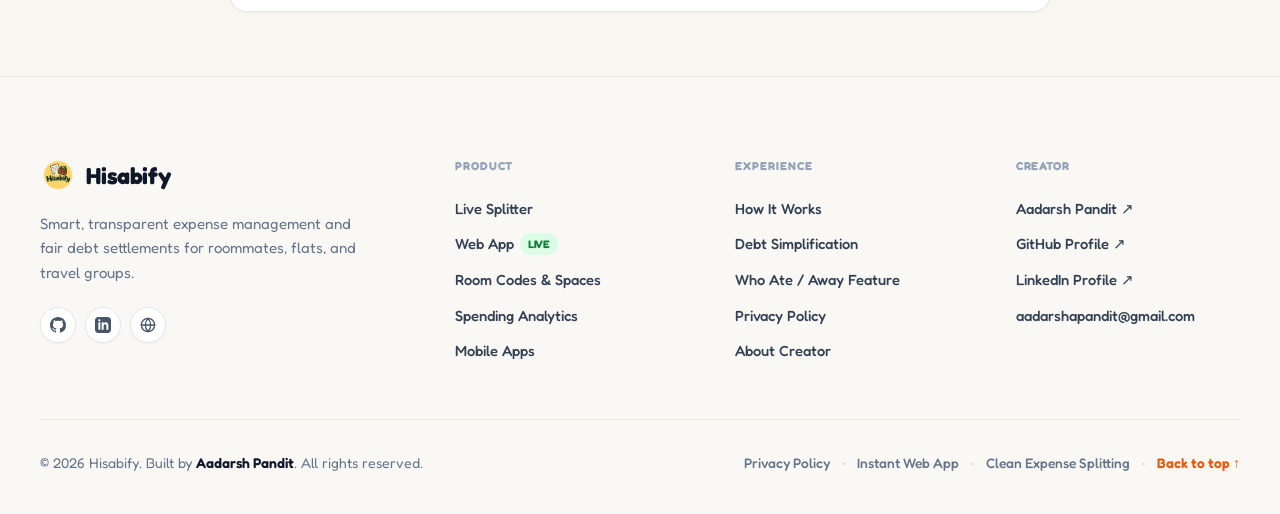
==== commit d40eedfb: "fix: final SEO hardening before GSC reindex request - vercel.json: fix header rules to target actual" ====
--- a/marketing_site/index.html
+++ b/marketing_site/index.html
@@ -9,7 +9,7 @@
     <!-- ═══════════════════════════════════════════════════════════ -->
     <title>Hisabify | Split Expenses with Roommates & Friends | Free Bill Splitter</title>
     <meta name="description" content="Hisabify is a free, real-time expense splitting app for roommates, flatmates, and travel groups. Track shared bills, split rent & groceries fairly, settle debts with smart debt minimization, and use the unique 'Who Ate' feature to exclude absent roommates. No downloads — works on any browser. Built in Nepal 🇳🇵.">
-    <meta name="keywords" content="expense splitter, split bills, roommate expense tracker, shared expenses app, flatmate bill split, expense manager Nepal, group expense tracker, split rent, hisabify, debt simplification, who ate feature, fair share calculator, travel expense split, flat expense manager, shared living expenses, roommate bill calculator, split groceries, settle debts, expense sharing app, bill splitting app Nepal, hisab kitab, splitwise alternative Nepal, split dinner bill, shared flat finances, flat expense calculator, split bills online free, group expense tracker Nepal, roommate expense app, bill splitting app, settle debts roommates, who was away feature, debt minimization app, roommate money management, shared rent calculator, trip expense splitter Nepal, expense tracker for friends, college roommate expenses, hostel expense split">
+    <meta name="keywords" content="expense splitter Nepal, split bills roommates, roommate expense tracker, hisabify, shared expenses app, splitwise alternative Nepal, flatmate bill split, group expense tracker, hisab kitab, debt simplification app, who ate feature, travel expense split, settle debts, bill splitting app Nepal">
     <meta name="author" content="Aadarsh Pandit">
     <meta name="robots" content="index, follow, max-image-preview:large, max-snippet:-1, max-video-preview:-1">
     <meta name="googlebot" content="index, follow">
@@ -95,11 +95,6 @@
                     "@type": "Person",
                     "name": "Aadarsh Pandit",
                     "url": "https://aadarshapandit.com.np"
-                },
-                "potentialAction": {
-                    "@type": "SearchAction",
-                    "target": "https://hisabify.aadarshapandit.com.np/?q={search_term_string}",
-                    "query-input": "required name=search_term_string"
                 }
             },
             {
@@ -114,12 +109,6 @@
                     "@type": "Offer",
                     "price": "0",
                     "priceCurrency": "USD"
-                },
-                "aggregateRating": {
-                    "@type": "AggregateRating",
-                    "ratingValue": "5",
-                    "ratingCount": "3",
-                    "bestRating": "5"
                 },
                 "creator": {
                     "@type": "Person",
@@ -196,8 +185,8 @@
                     {
                         "@type": "ListItem",
                         "position": 3,
-                        "name": "Web App",
-                        "item": "https://app.hisabify.aadarshapandit.com.np"
+                        "name": "Privacy Policy",
+                        "item": "https://hisabify.aadarshapandit.com.np/privacy"
                     }
                 ]
             }
